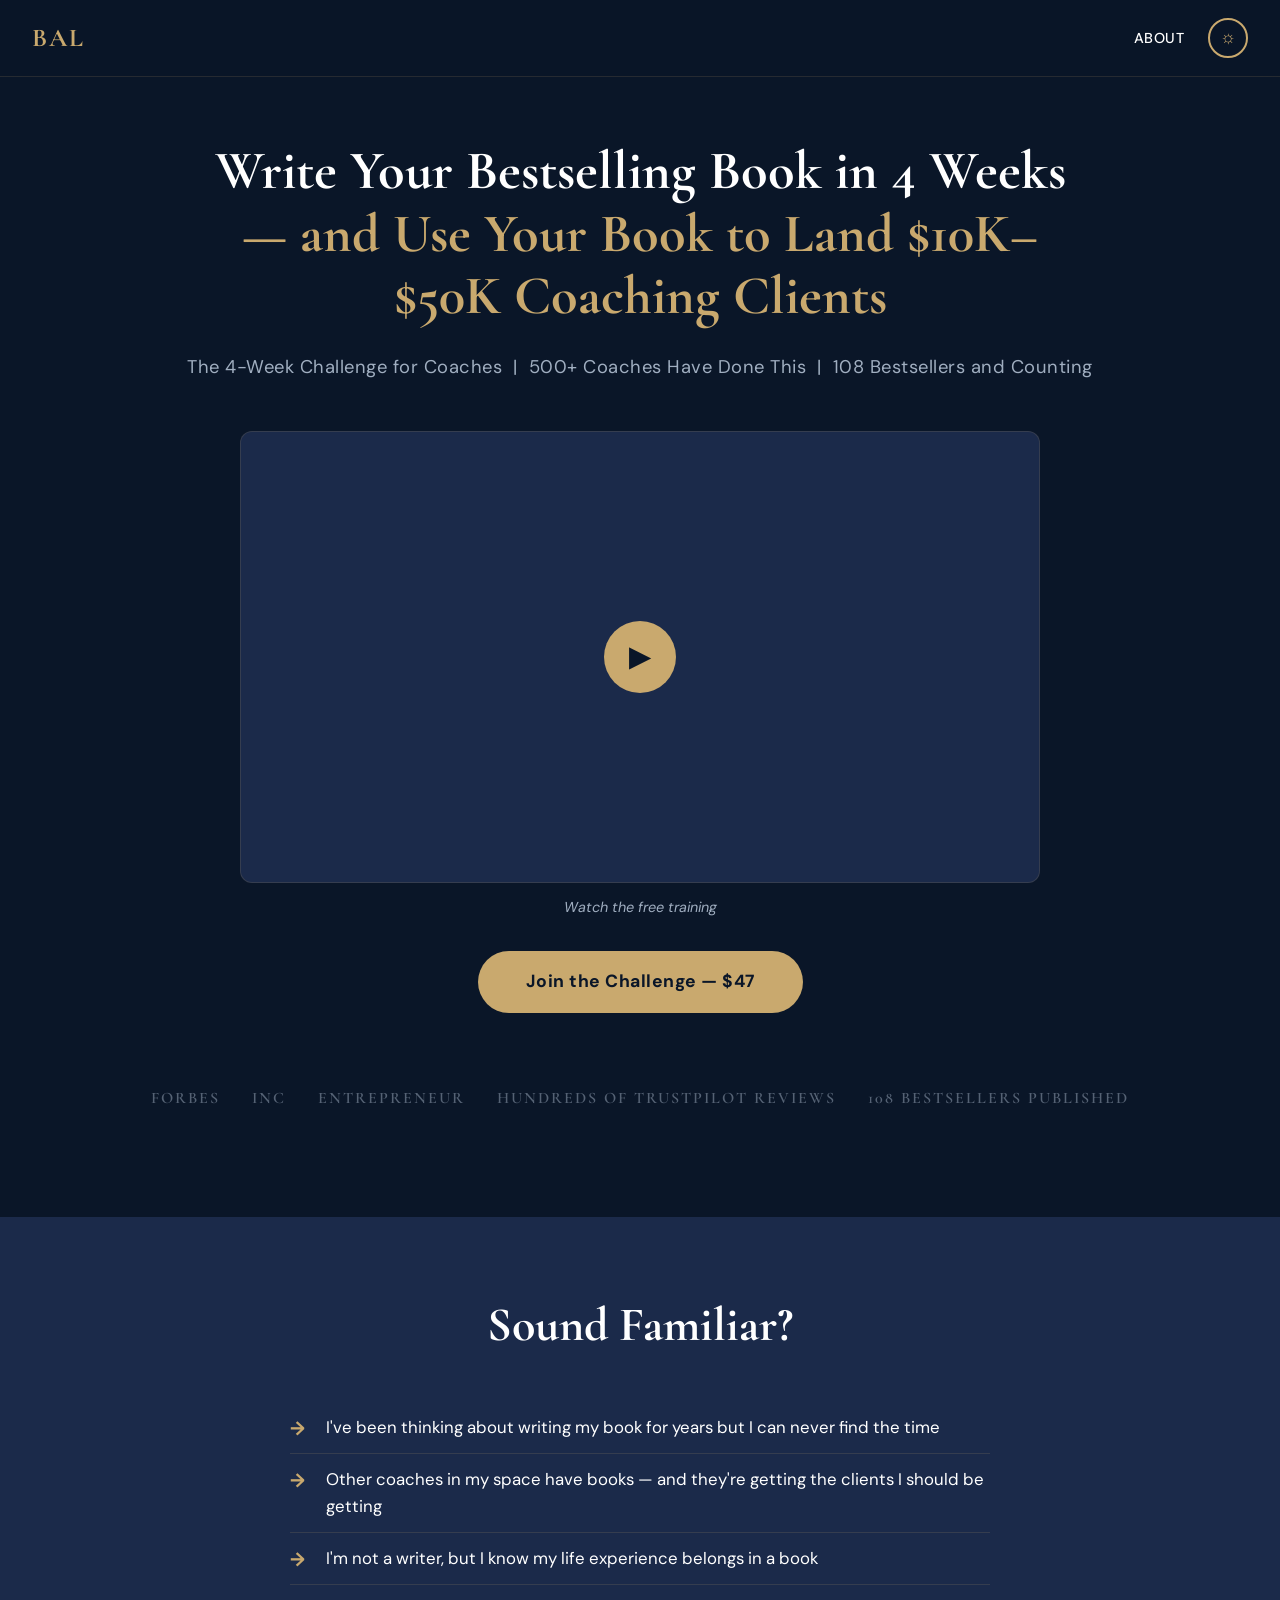
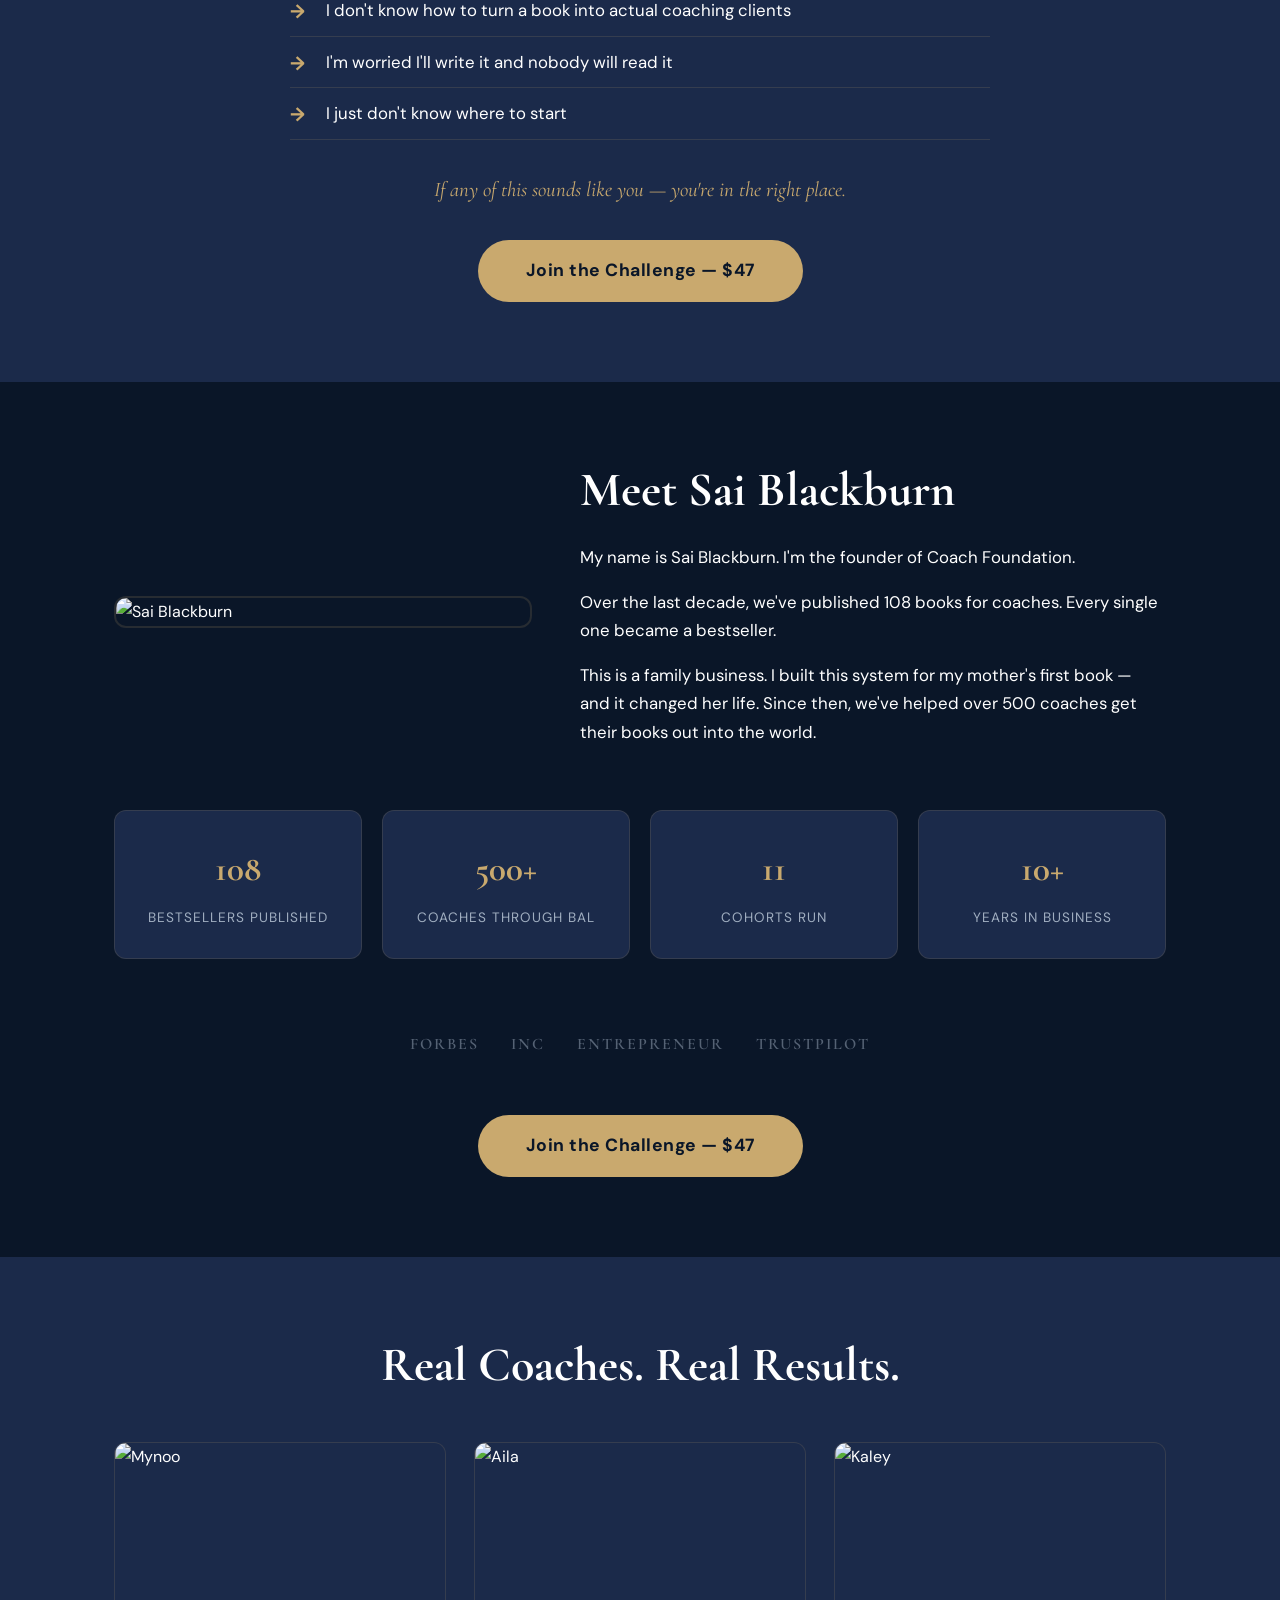
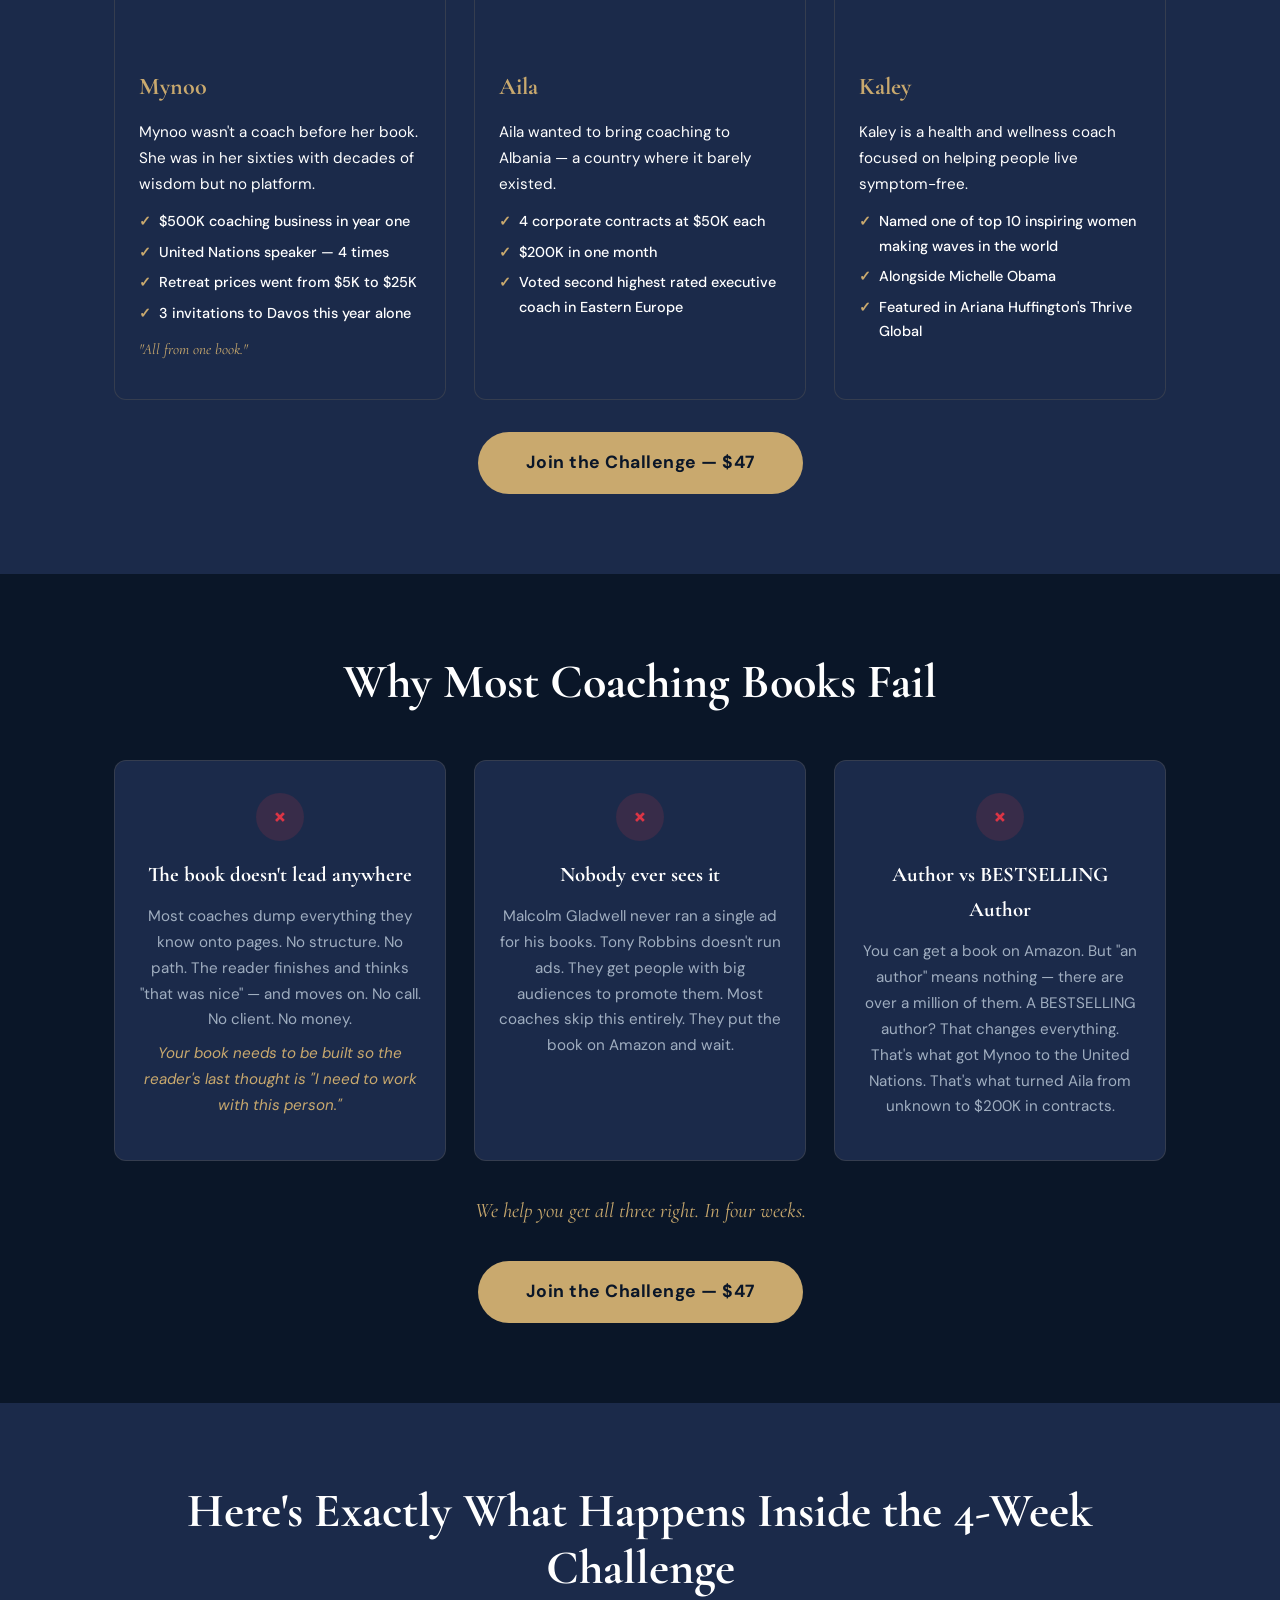
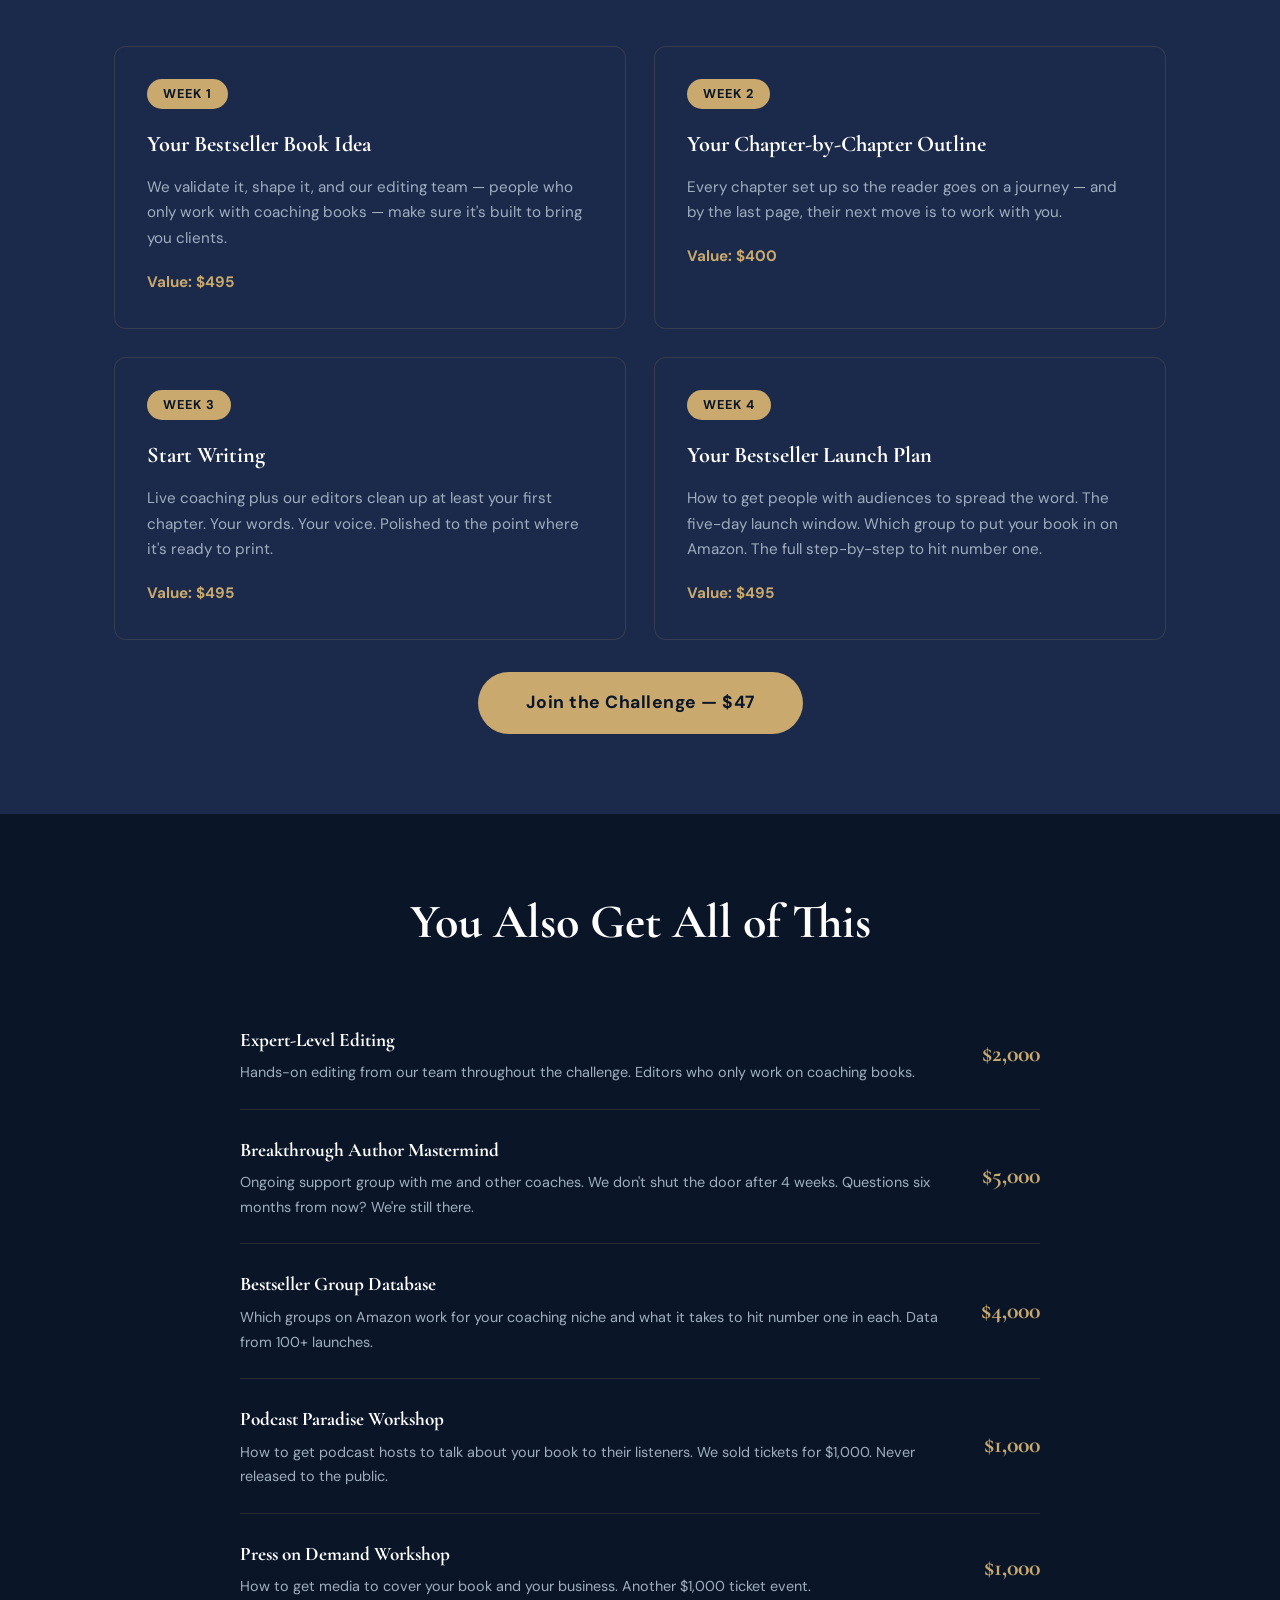
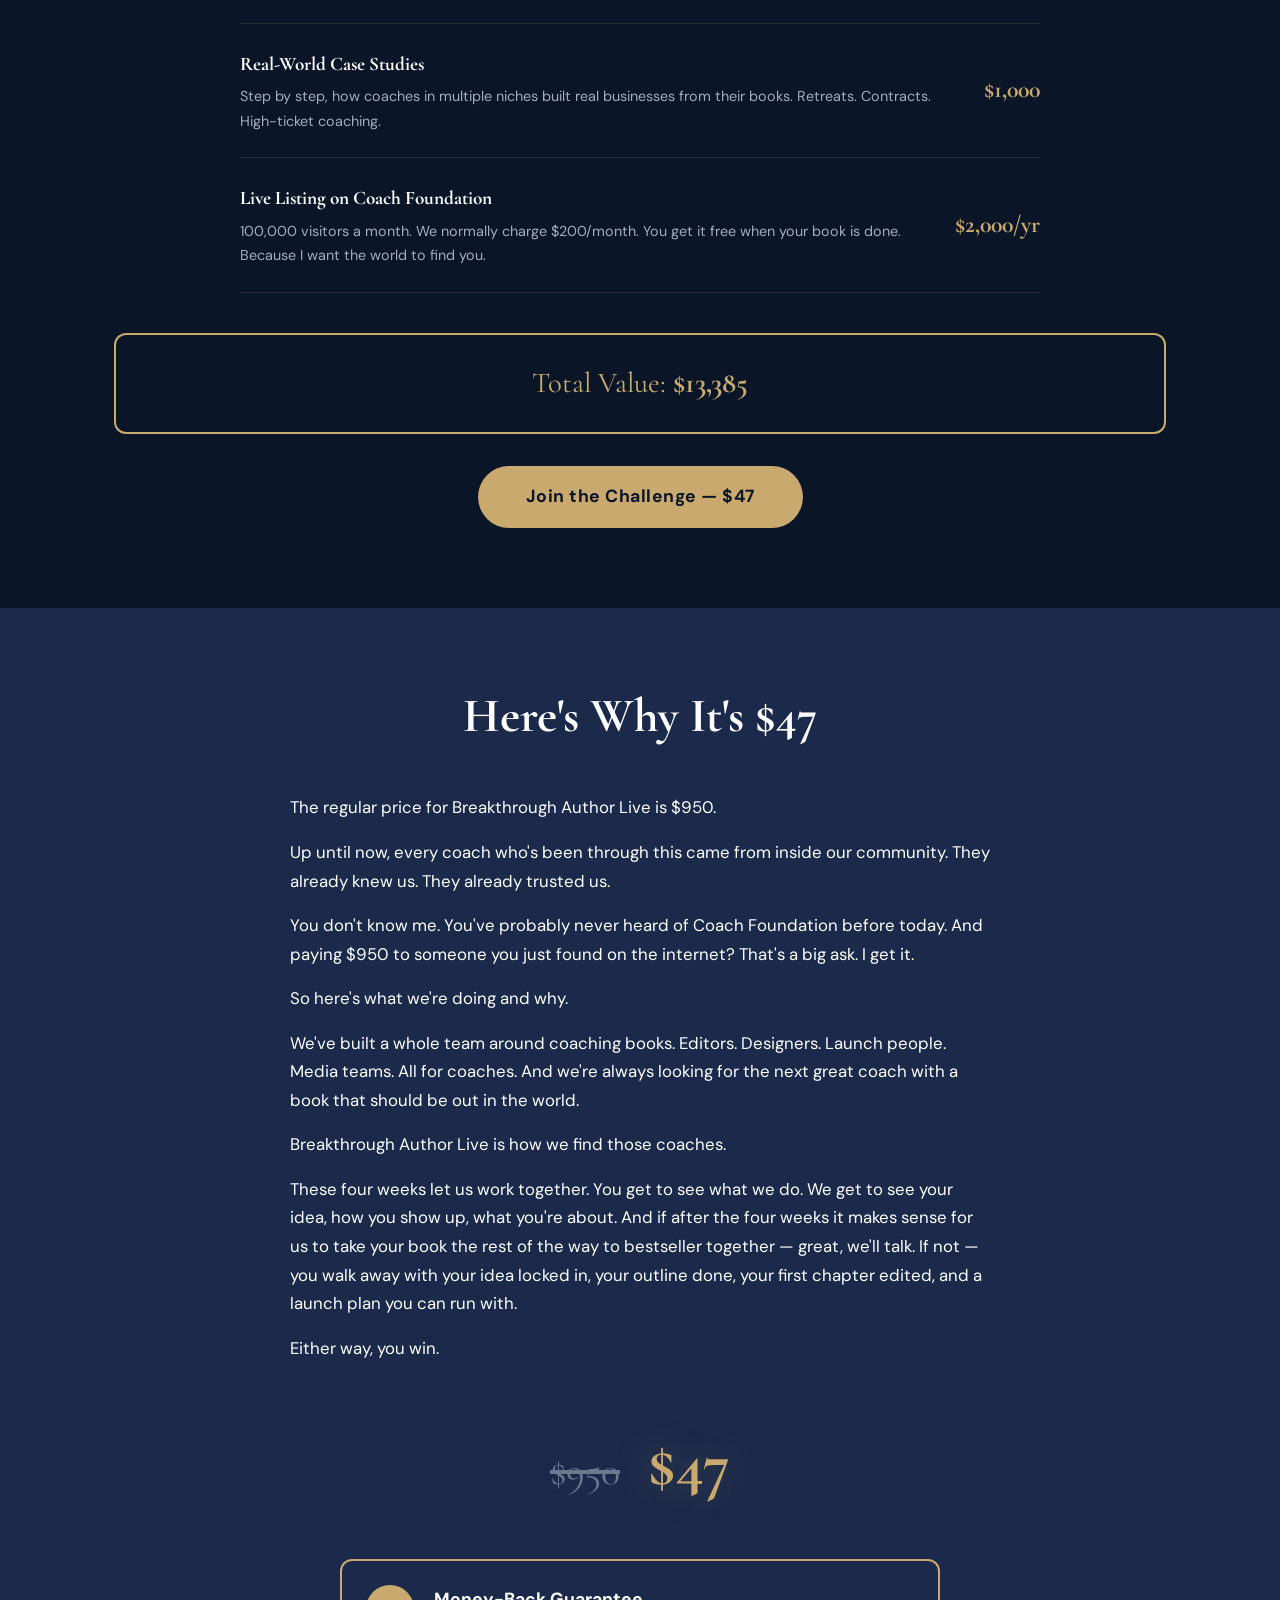
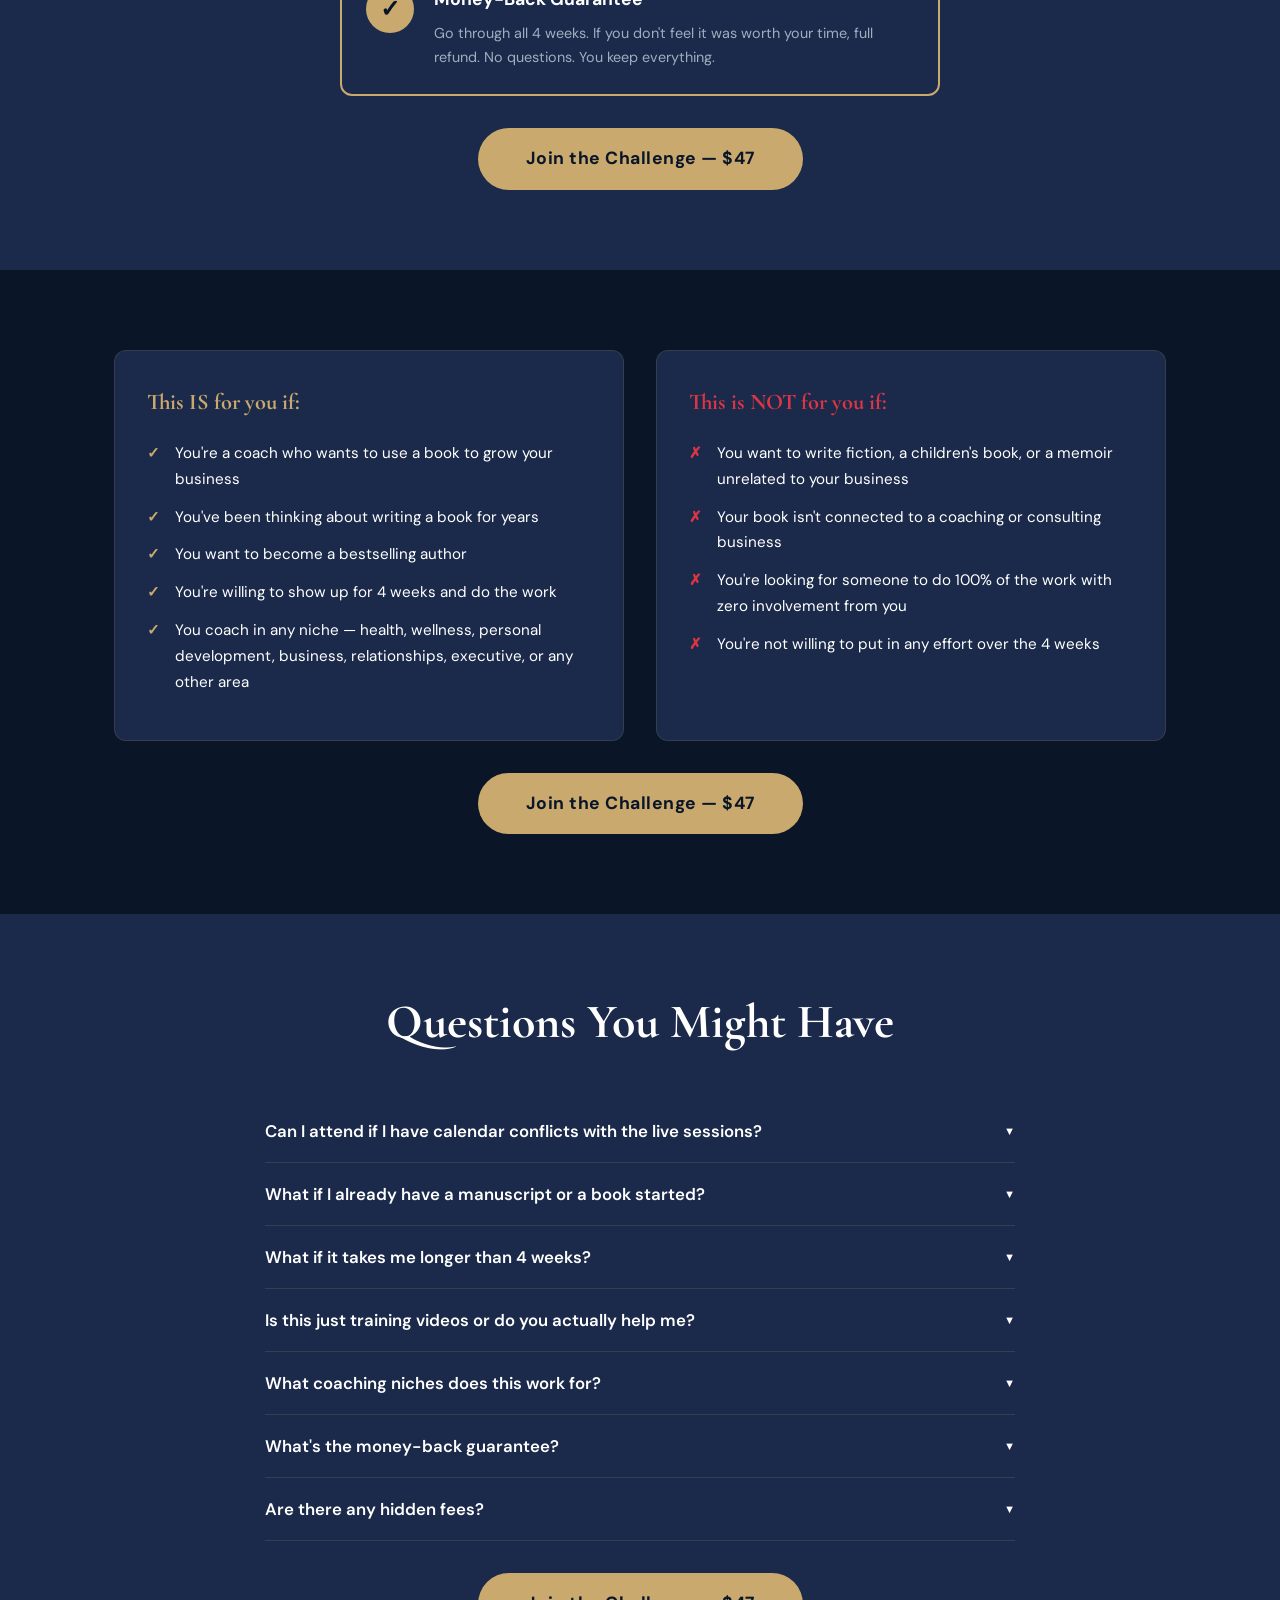
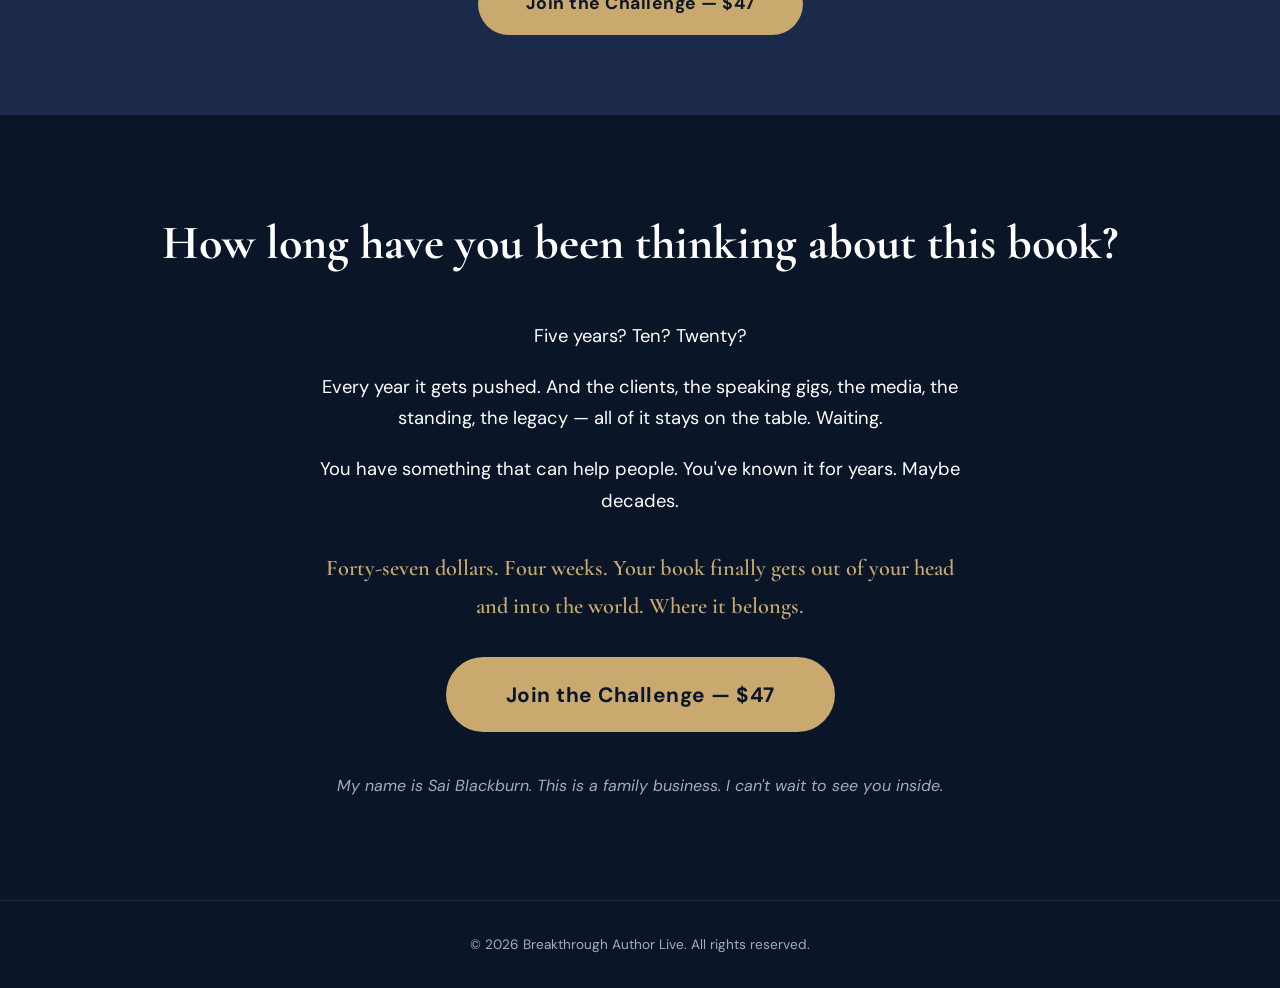
==== index.html @ 4cc6fec0 "Initial commit: BAL landing page with dark/light mode and about page Co-Authored-By: Claude Opus 4.6" ====
<!DOCTYPE html>
<html lang="en">
<head>
  <meta charset="UTF-8">
  <meta name="viewport" content="width=device-width, initial-scale=1.0">
  <title>Breakthrough Author Live | Write Your Bestselling Book in 4 Weeks</title>
  <meta name="description" content="The 4-Week Challenge for Coaches. 500+ Coaches Have Done This. 108 Bestsellers and Counting.">
  <link rel="preconnect" href="https://fonts.googleapis.com">
  <link rel="preconnect" href="https://fonts.gstatic.com" crossorigin>
  <link href="https://fonts.googleapis.com/css2?family=Cormorant+Garamond:ital,wght@0,400;0,600;0,700;1,400&family=DM+Sans:wght@400;500;700&display=swap" rel="stylesheet">
  <link rel="stylesheet" href="styles.css">
</head>
<body class="dark-mode">

  <!-- NAV -->
  <nav class="nav">
    <a href="index.html" class="nav-logo">BAL</a>
    <div class="nav-links">
      <a href="about.html">About</a>
      <button class="theme-toggle" id="themeToggle" aria-label="Toggle dark/light mode">
        <span class="icon-sun">&#9788;</span>
        <span class="icon-moon">&#9790;</span>
      </button>
    </div>
  </nav>

  <!-- SECTION 1: HERO -->
  <section class="hero" id="hero">
    <div class="container">
      <h1 class="hero-headline">Write Your Bestselling Book in 4 Weeks <span class="gold">&mdash; and Use Your Book to Land $10K&ndash;$50K Coaching Clients</span></h1>
      <p class="hero-sub">The 4-Week Challenge for Coaches &nbsp;|&nbsp; 500+ Coaches Have Done This &nbsp;|&nbsp; 108 Bestsellers and Counting</p>

      <div class="vsl-wrapper">
        <div class="vsl-placeholder">
          <div class="play-btn">&#9654;</div>
        </div>
        <p class="vsl-caption">Watch the free training</p>
      </div>

      <a href="#" class="buy-btn">Join the Challenge &mdash; $47</a>

      <div class="trust-bar">
        <span class="trust-item">Forbes</span>
        <span class="trust-item">Inc</span>
        <span class="trust-item">Entrepreneur</span>
        <span class="trust-item">Hundreds of Trustpilot Reviews</span>
        <span class="trust-item">108 Bestsellers Published</span>
      </div>
    </div>
  </section>

  <!-- SECTION 2: SOUND FAMILIAR -->
  <section class="section sound-familiar" id="familiar">
    <div class="container">
      <h2 class="section-headline">Sound Familiar?</h2>
      <ul class="check-list">
        <li>I've been thinking about writing my book for years but I can never find the time</li>
        <li>Other coaches in my space have books &mdash; and they're getting the clients I should be getting</li>
        <li>I'm not a writer, but I know my life experience belongs in a book</li>
        <li>I don't know how to turn a book into actual coaching clients</li>
        <li>I'm worried I'll write it and nobody will read it</li>
        <li>I just don't know where to start</li>
      </ul>
      <p class="closing-line">If any of this sounds like you &mdash; you're in the right place.</p>
      <a href="#" class="buy-btn">Join the Challenge &mdash; $47</a>
    </div>
  </section>

  <!-- SECTION 3: CREDIBILITY -->
  <section class="section credibility" id="credibility">
    <div class="container">
      <div class="two-col">
        <div class="col-photo">
          <img src="https://placehold.co/400x500/0A1628/C9A96E?text=Sai+Blackburn" alt="Sai Blackburn" class="sai-photo" loading="lazy">
        </div>
        <div class="col-text">
          <h2 class="section-headline">Meet Sai Blackburn</h2>
          <p>My name is Sai Blackburn. I'm the founder of Coach Foundation.</p>
          <p>Over the last decade, we've published 108 books for coaches. Every single one became a bestseller.</p>
          <p>This is a family business. I built this system for my mother's first book &mdash; and it changed her life. Since then, we've helped over 500 coaches get their books out into the world.</p>
        </div>
      </div>

      <div class="stats-grid">
        <div class="stat-card">
          <span class="stat-number">108</span>
          <span class="stat-label">Bestsellers Published</span>
        </div>
        <div class="stat-card">
          <span class="stat-number">500+</span>
          <span class="stat-label">Coaches Through BAL</span>
        </div>
        <div class="stat-card">
          <span class="stat-number">11</span>
          <span class="stat-label">Cohorts Run</span>
        </div>
        <div class="stat-card">
          <span class="stat-number">10+</span>
          <span class="stat-label">Years in Business</span>
        </div>
      </div>

      <div class="trust-bar">
        <span class="trust-item">Forbes</span>
        <span class="trust-item">Inc</span>
        <span class="trust-item">Entrepreneur</span>
        <span class="trust-item">Trustpilot</span>
      </div>

      <a href="#" class="buy-btn">Join the Challenge &mdash; $47</a>
    </div>
  </section>

  <!-- SECTION 4: CASE STUDIES -->
  <section class="section case-studies" id="proof">
    <div class="container">
      <h2 class="section-headline">Real Coaches. Real Results.</h2>
      <div class="cases-grid">

        <div class="case-card">
          <img src="https://placehold.co/350x250/1B2A4A/C9A96E?text=Mynoo" alt="Mynoo" class="case-photo" loading="lazy">
          <div class="case-body">
            <h3>Mynoo</h3>
            <p>Mynoo wasn't a coach before her book. She was in her sixties with decades of wisdom but no platform.</p>
            <ul class="results-list">
              <li>$500K coaching business in year one</li>
              <li>United Nations speaker &mdash; 4 times</li>
              <li>Retreat prices went from $5K to $25K</li>
              <li>3 invitations to Davos this year alone</li>
            </ul>
            <p class="case-quote">"All from one book."</p>
          </div>
        </div>

        <div class="case-card">
          <img src="https://placehold.co/350x250/1B2A4A/C9A96E?text=Aila" alt="Aila" class="case-photo" loading="lazy">
          <div class="case-body">
            <h3>Aila</h3>
            <p>Aila wanted to bring coaching to Albania &mdash; a country where it barely existed.</p>
            <ul class="results-list">
              <li>4 corporate contracts at $50K each</li>
              <li>$200K in one month</li>
              <li>Voted second highest rated executive coach in Eastern Europe</li>
            </ul>
          </div>
        </div>

        <div class="case-card">
          <img src="https://placehold.co/350x250/1B2A4A/C9A96E?text=Kaley" alt="Kaley" class="case-photo" loading="lazy">
          <div class="case-body">
            <h3>Kaley</h3>
            <p>Kaley is a health and wellness coach focused on helping people live symptom-free.</p>
            <ul class="results-list">
              <li>Named one of top 10 inspiring women making waves in the world</li>
              <li>Alongside Michelle Obama</li>
              <li>Featured in Ariana Huffington's Thrive Global</li>
            </ul>
          </div>
        </div>

      </div>
      <a href="#" class="buy-btn">Join the Challenge &mdash; $47</a>
    </div>
  </section>

  <!-- SECTION 5: WHY MOST FAIL -->
  <section class="section why-fail" id="why-fail">
    <div class="container">
      <h2 class="section-headline">Why Most Coaching Books Fail</h2>
      <div class="fail-grid">

        <div class="fail-card">
          <span class="fail-icon">&times;</span>
          <h3>The book doesn't lead anywhere</h3>
          <p>Most coaches dump everything they know onto pages. No structure. No path. The reader finishes and thinks "that was nice" &mdash; and moves on. No call. No client. No money.</p>
          <p class="fail-fix">Your book needs to be built so the reader's last thought is "I need to work with this person."</p>
        </div>

        <div class="fail-card">
          <span class="fail-icon">&times;</span>
          <h3>Nobody ever sees it</h3>
          <p>Malcolm Gladwell never ran a single ad for his books. Tony Robbins doesn't run ads. They get people with big audiences to promote them. Most coaches skip this entirely. They put the book on Amazon and wait.</p>
        </div>

        <div class="fail-card">
          <span class="fail-icon">&times;</span>
          <h3>Author vs BESTSELLING Author</h3>
          <p>You can get a book on Amazon. But "an author" means nothing &mdash; there are over a million of them. A BESTSELLING author? That changes everything. That's what got Mynoo to the United Nations. That's what turned Aila from unknown to $200K in contracts.</p>
        </div>

      </div>
      <p class="closing-line">We help you get all three right. In four weeks.</p>
      <a href="#" class="buy-btn">Join the Challenge &mdash; $47</a>
    </div>
  </section>

  <!-- SECTION 6: WEEK BY WEEK -->
  <section class="section week-by-week" id="program">
    <div class="container">
      <h2 class="section-headline">Here's Exactly What Happens Inside the 4-Week Challenge</h2>
      <div class="weeks-grid">

        <div class="week-card">
          <span class="week-number">Week 1</span>
          <h3>Your Bestseller Book Idea</h3>
          <p>We validate it, shape it, and our editing team &mdash; people who only work with coaching books &mdash; make sure it's built to bring you clients.</p>
          <span class="week-value">Value: $495</span>
        </div>

        <div class="week-card">
          <span class="week-number">Week 2</span>
          <h3>Your Chapter-by-Chapter Outline</h3>
          <p>Every chapter set up so the reader goes on a journey &mdash; and by the last page, their next move is to work with you.</p>
          <span class="week-value">Value: $400</span>
        </div>

        <div class="week-card">
          <span class="week-number">Week 3</span>
          <h3>Start Writing</h3>
          <p>Live coaching plus our editors clean up at least your first chapter. Your words. Your voice. Polished to the point where it's ready to print.</p>
          <span class="week-value">Value: $495</span>
        </div>

        <div class="week-card">
          <span class="week-number">Week 4</span>
          <h3>Your Bestseller Launch Plan</h3>
          <p>How to get people with audiences to spread the word. The five-day launch window. Which group to put your book in on Amazon. The full step-by-step to hit number one.</p>
          <span class="week-value">Value: $495</span>
        </div>

      </div>
      <a href="#" class="buy-btn">Join the Challenge &mdash; $47</a>
    </div>
  </section>

  <!-- SECTION 7: BONUS STACK -->
  <section class="section bonus-stack" id="bonuses">
    <div class="container">
      <h2 class="section-headline">You Also Get All of This</h2>
      <div class="bonus-list">

        <div class="bonus-row">
          <div class="bonus-info">
            <h3>Expert-Level Editing</h3>
            <p>Hands-on editing from our team throughout the challenge. Editors who only work on coaching books.</p>
          </div>
          <span class="bonus-value">$2,000</span>
        </div>

        <div class="bonus-row">
          <div class="bonus-info">
            <h3>Breakthrough Author Mastermind</h3>
            <p>Ongoing support group with me and other coaches. We don't shut the door after 4 weeks. Questions six months from now? We're still there.</p>
          </div>
          <span class="bonus-value">$5,000</span>
        </div>

        <div class="bonus-row">
          <div class="bonus-info">
            <h3>Bestseller Group Database</h3>
            <p>Which groups on Amazon work for your coaching niche and what it takes to hit number one in each. Data from 100+ launches.</p>
          </div>
          <span class="bonus-value">$4,000</span>
        </div>

        <div class="bonus-row">
          <div class="bonus-info">
            <h3>Podcast Paradise Workshop</h3>
            <p>How to get podcast hosts to talk about your book to their listeners. We sold tickets for $1,000. Never released to the public.</p>
          </div>
          <span class="bonus-value">$1,000</span>
        </div>

        <div class="bonus-row">
          <div class="bonus-info">
            <h3>Press on Demand Workshop</h3>
            <p>How to get media to cover your book and your business. Another $1,000 ticket event.</p>
          </div>
          <span class="bonus-value">$1,000</span>
        </div>

        <div class="bonus-row">
          <div class="bonus-info">
            <h3>Real-World Case Studies</h3>
            <p>Step by step, how coaches in multiple niches built real businesses from their books. Retreats. Contracts. High-ticket coaching.</p>
          </div>
          <span class="bonus-value">$1,000</span>
        </div>

        <div class="bonus-row">
          <div class="bonus-info">
            <h3>Live Listing on Coach Foundation</h3>
            <p>100,000 visitors a month. We normally charge $200/month. You get it free when your book is done. Because I want the world to find you.</p>
          </div>
          <span class="bonus-value">$2,000/yr</span>
        </div>

      </div>
      <div class="total-value">Total Value: <strong>$13,385</strong></div>
      <a href="#" class="buy-btn">Join the Challenge &mdash; $47</a>
    </div>
  </section>

  <!-- SECTION 8: PRICE -->
  <section class="section price-section" id="price">
    <div class="container">
      <h2 class="section-headline">Here's Why It's $47</h2>
      <div class="price-copy">
        <p>The regular price for Breakthrough Author Live is $950.</p>
        <p>Up until now, every coach who's been through this came from inside our community. They already knew us. They already trusted us.</p>
        <p>You don't know me. You've probably never heard of Coach Foundation before today. And paying $950 to someone you just found on the internet? That's a big ask. I get it.</p>
        <p>So here's what we're doing and why.</p>
        <p>We've built a whole team around coaching books. Editors. Designers. Launch people. Media teams. All for coaches. And we're always looking for the next great coach with a book that should be out in the world.</p>
        <p>Breakthrough Author Live is how we find those coaches.</p>
        <p>These four weeks let us work together. You get to see what we do. We get to see your idea, how you show up, what you're about. And if after the four weeks it makes sense for us to take your book the rest of the way to bestseller together &mdash; great, we'll talk. If not &mdash; you walk away with your idea locked in, your outline done, your first chapter edited, and a launch plan you can run with.</p>
        <p>Either way, you win.</p>
      </div>

      <div class="price-display">
        <span class="price-old">$950</span>
        <span class="price-new">$47</span>
      </div>

      <div class="guarantee-badge">
        <span class="guarantee-icon">&#10003;</span>
        <div>
          <strong>Money-Back Guarantee</strong>
          <p>Go through all 4 weeks. If you don't feel it was worth your time, full refund. No questions. You keep everything.</p>
        </div>
      </div>

      <a href="#" class="buy-btn">Join the Challenge &mdash; $47</a>
    </div>
  </section>

  <!-- SECTION 9: WHO THIS IS FOR -->
  <section class="section who-for" id="who">
    <div class="container">
      <div class="two-col-equal">
        <div class="for-col is-for">
          <h3>This IS for you if:</h3>
          <ul>
            <li>You're a coach who wants to use a book to grow your business</li>
            <li>You've been thinking about writing a book for years</li>
            <li>You want to become a bestselling author</li>
            <li>You're willing to show up for 4 weeks and do the work</li>
            <li>You coach in any niche &mdash; health, wellness, personal development, business, relationships, executive, or any other area</li>
          </ul>
        </div>
        <div class="for-col not-for">
          <h3>This is NOT for you if:</h3>
          <ul>
            <li>You want to write fiction, a children's book, or a memoir unrelated to your business</li>
            <li>Your book isn't connected to a coaching or consulting business</li>
            <li>You're looking for someone to do 100% of the work with zero involvement from you</li>
            <li>You're not willing to put in any effort over the 4 weeks</li>
          </ul>
        </div>
      </div>
      <a href="#" class="buy-btn">Join the Challenge &mdash; $47</a>
    </div>
  </section>

  <!-- SECTION 10: FAQ -->
  <section class="section faq" id="faq">
    <div class="container">
      <h2 class="section-headline">Questions You Might Have</h2>
      <div class="faq-list">

        <div class="faq-item">
          <button class="faq-question">Can I attend if I have calendar conflicts with the live sessions?<span class="faq-arrow">&#9660;</span></button>
          <div class="faq-answer"><p>Yes. We record every session and we support you outside of the live calls too. We have this very often &mdash; many coaches go through the replays and still get everything done.</p></div>
        </div>

        <div class="faq-item">
          <button class="faq-question">What if I already have a manuscript or a book started?<span class="faq-arrow">&#9660;</span></button>
          <div class="faq-answer"><p>Great. We'll refine what you have, structure it properly, and build your launch strategy. You're ahead of the game.</p></div>
        </div>

        <div class="faq-item">
          <button class="faq-question">What if it takes me longer than 4 weeks?<span class="faq-arrow">&#9660;</span></button>
          <div class="faq-answer"><p>That's why the Mastermind stays open. Our focus in Breakthrough Author Live is to get the train moving. Many coaches complete their entire book within 6 months. Some finish during the 4 weeks. Either way, we're there for you after.</p></div>
        </div>

        <div class="faq-item">
          <button class="faq-question">Is this just training videos or do you actually help me?<span class="faq-arrow">&#9660;</span></button>
          <div class="faq-answer"><p>Our editing team actively works on your material. They review your book idea, your outline, and edit your first chapter. This is hands-on, not just information.</p></div>
        </div>

        <div class="faq-item">
          <button class="faq-question">What coaching niches does this work for?<span class="faq-arrow">&#9660;</span></button>
          <div class="faq-answer"><p>All of them. We've published bestsellers across health, wellness, personal development, business, finance, relationships, executive coaching, and many others. The system works regardless of niche.</p></div>
        </div>

        <div class="faq-item">
          <button class="faq-question">What's the money-back guarantee?<span class="faq-arrow">&#9660;</span></button>
          <div class="faq-answer"><p>Go through all 4 weeks. If you don't feel it was worth your time, we'll refund every penny. No questions asked. And you keep everything we've done for you.</p></div>
        </div>

        <div class="faq-item">
          <button class="faq-question">Are there any hidden fees?<span class="faq-arrow">&#9660;</span></button>
          <div class="faq-answer"><p>None. $47 is the total investment for the challenge.</p></div>
        </div>

      </div>
      <a href="#" class="buy-btn">Join the Challenge &mdash; $47</a>
    </div>
  </section>

  <!-- SECTION 11: FINAL CTA -->
  <section class="section final-cta" id="final">
    <div class="container">
      <h2 class="section-headline">How long have you been thinking about this book?</h2>
      <p class="final-copy">Five years? Ten? Twenty?</p>
      <p class="final-copy">Every year it gets pushed. And the clients, the speaking gigs, the media, the standing, the legacy &mdash; all of it stays on the table. Waiting.</p>
      <p class="final-copy">You have something that can help people. You've known it for years. Maybe decades.</p>
      <p class="final-copy highlight">Forty-seven dollars. Four weeks. Your book finally gets out of your head and into the world. Where it belongs.</p>
      <a href="#" class="buy-btn buy-btn-large">Join the Challenge &mdash; $47</a>
      <p class="sign-off">My name is Sai Blackburn. This is a family business. I can't wait to see you inside.</p>
    </div>
  </section>

  <!-- FOOTER -->
  <footer class="footer">
    <div class="container">
      <p>&copy; 2026 Breakthrough Author Live. All rights reserved.</p>
    </div>
  </footer>

  <script src="script.js"></script>
</body>
</html>
---- styles.css ----
/* ========================================
   BREAKTHROUGH AUTHOR LIVE — STYLES
   ======================================== */

/* --- CSS Custom Properties --- */
:root {
  --navy-primary: #0A1628;
  --navy-secondary: #1B2A4A;
  --cream-bg: #FAF7F2;
  --cream-secondary: #F0EBE3;
  --gold: #C9A96E;
  --gold-hover: #B8943F;
  --white: #FFFFFF;
  --dark-text: #1A1A1A;

  --font-display: 'Cormorant Garamond', Georgia, serif;
  --font-body: 'DM Sans', sans-serif;

  --transition: 0.3s ease;
}

/* --- Dark Mode (default) --- */
body.dark-mode {
  --bg: var(--navy-primary);
  --bg-alt: var(--navy-secondary);
  --text: var(--white);
  --text-muted: #A0AEC0;
  --card-bg: var(--navy-secondary);
  --card-border: rgba(201, 169, 110, 0.15);
  --nav-bg: rgba(10, 22, 40, 0.95);
}

/* --- Light Mode --- */
body.light-mode {
  --bg: var(--cream-bg);
  --bg-alt: var(--cream-secondary);
  --text: var(--dark-text);
  --text-muted: #5A6577;
  --card-bg: var(--white);
  --card-border: rgba(10, 22, 40, 0.1);
  --nav-bg: rgba(250, 247, 242, 0.95);
}

/* --- Reset & Base --- */
*, *::before, *::after {
  box-sizing: border-box;
  margin: 0;
  padding: 0;
}

html {
  scroll-behavior: smooth;
  font-size: 16px;
}

body {
  font-family: var(--font-body);
  background-color: var(--bg);
  color: var(--text);
  line-height: 1.7;
  transition: background-color var(--transition), color var(--transition);
  -webkit-font-smoothing: antialiased;
}

img {
  max-width: 100%;
  height: auto;
  display: block;
}

a {
  color: var(--gold);
  text-decoration: none;
  transition: color var(--transition);
}

a:hover {
  color: var(--gold-hover);
}

/* --- Container --- */
.container {
  max-width: 1100px;
  margin: 0 auto;
  padding: 0 24px;
}

/* --- Navigation --- */
.nav {
  position: fixed;
  top: 0;
  left: 0;
  right: 0;
  z-index: 1000;
  display: flex;
  align-items: center;
  justify-content: space-between;
  padding: 16px 32px;
  background: var(--nav-bg);
  backdrop-filter: blur(12px);
  border-bottom: 1px solid var(--card-border);
  transition: background var(--transition);
}

.nav-logo {
  font-family: var(--font-display);
  font-size: 1.6rem;
  font-weight: 700;
  color: var(--gold);
  letter-spacing: 2px;
}

.nav-links {
  display: flex;
  align-items: center;
  gap: 24px;
}

.nav-links a {
  font-size: 0.9rem;
  font-weight: 500;
  color: var(--text);
  letter-spacing: 0.5px;
  text-transform: uppercase;
}

.nav-links a:hover,
.nav-links a.active {
  color: var(--gold);
}

/* --- Theme Toggle --- */
.theme-toggle {
  background: none;
  border: 2px solid var(--gold);
  border-radius: 50%;
  width: 40px;
  height: 40px;
  cursor: pointer;
  display: flex;
  align-items: center;
  justify-content: center;
  font-size: 1.1rem;
  color: var(--gold);
  transition: all var(--transition);
}

.theme-toggle:hover {
  background: var(--gold);
  color: var(--navy-primary);
}

.dark-mode .icon-sun { display: inline; }
.dark-mode .icon-moon { display: none; }
.light-mode .icon-sun { display: none; }
.light-mode .icon-moon { display: inline; }

/* --- Sections --- */
.section {
  padding: 80px 0;
}

.section-headline {
  font-family: var(--font-display);
  font-size: clamp(2rem, 5vw, 3rem);
  font-weight: 700;
  text-align: center;
  margin-bottom: 48px;
  line-height: 1.2;
  color: var(--text);
}

/* --- HERO --- */
.hero {
  padding: 140px 0 80px;
  text-align: center;
  background: var(--bg);
}

.hero-headline {
  font-family: var(--font-display);
  font-size: clamp(2rem, 5.5vw, 3.4rem);
  font-weight: 700;
  line-height: 1.15;
  max-width: 900px;
  margin: 0 auto 24px;
}

.gold {
  color: var(--gold);
}

.hero-sub {
  font-size: clamp(0.95rem, 2vw, 1.15rem);
  color: var(--text-muted);
  margin-bottom: 48px;
  letter-spacing: 0.5px;
}

/* VSL Placeholder */
.vsl-wrapper {
  max-width: 800px;
  margin: 0 auto 32px;
}

.vsl-placeholder {
  position: relative;
  width: 100%;
  padding-bottom: 56.25%;
  background: var(--navy-secondary);
  border-radius: 12px;
  overflow: hidden;
  border: 1px solid var(--card-border);
}

.light-mode .vsl-placeholder {
  background: #ddd8d0;
}

.play-btn {
  position: absolute;
  top: 50%;
  left: 50%;
  transform: translate(-50%, -50%);
  width: 72px;
  height: 72px;
  background: var(--gold);
  border-radius: 50%;
  display: flex;
  align-items: center;
  justify-content: center;
  font-size: 1.8rem;
  color: var(--navy-primary);
  cursor: pointer;
  transition: transform var(--transition), background var(--transition);
}

.play-btn:hover {
  transform: translate(-50%, -50%) scale(1.1);
  background: var(--gold-hover);
}

.vsl-caption {
  text-align: center;
  margin-top: 12px;
  font-size: 0.9rem;
  color: var(--text-muted);
  font-style: italic;
}

/* --- Buy Button --- */
.buy-btn {
  display: inline-block;
  background: var(--gold);
  color: var(--navy-primary);
  font-family: var(--font-body);
  font-size: 1.1rem;
  font-weight: 700;
  padding: 16px 48px;
  border-radius: 50px;
  text-align: center;
  letter-spacing: 0.5px;
  transition: all var(--transition);
  margin: 32px auto 0;
  cursor: pointer;
  border: none;
  min-height: 48px;
}

.buy-btn:hover {
  background: var(--gold-hover);
  color: var(--navy-primary);
  transform: translateY(-2px);
  box-shadow: 0 8px 30px rgba(201, 169, 110, 0.3);
}

.buy-btn-large {
  font-size: 1.3rem;
  padding: 20px 60px;
}

.section .buy-btn,
.hero .buy-btn {
  display: block;
  width: fit-content;
  margin-left: auto;
  margin-right: auto;
}

/* --- Trust Bar --- */
.trust-bar {
  display: flex;
  flex-wrap: wrap;
  justify-content: center;
  align-items: center;
  gap: 32px;
  margin-top: 48px;
  padding: 24px 0;
}

.trust-item {
  font-family: var(--font-display);
  font-size: 1rem;
  font-weight: 600;
  color: var(--text-muted);
  opacity: 0.5;
  letter-spacing: 2px;
  text-transform: uppercase;
}

/* --- Sound Familiar --- */
.sound-familiar {
  background: var(--bg-alt);
}

.check-list {
  list-style: none;
  max-width: 700px;
  margin: 0 auto 32px;
}

.check-list li {
  position: relative;
  padding: 12px 0 12px 36px;
  font-size: 1.05rem;
  line-height: 1.6;
  border-bottom: 1px solid var(--card-border);
}

.check-list li::before {
  content: "\2192";
  position: absolute;
  left: 0;
  color: var(--gold);
  font-size: 1.2rem;
  font-weight: 700;
}

.closing-line {
  text-align: center;
  font-family: var(--font-display);
  font-size: 1.3rem;
  font-style: italic;
  color: var(--gold);
  margin: 32px 0 0;
}

/* --- Credibility / Two-Col --- */
.two-col {
  display: grid;
  grid-template-columns: 1fr 1.4fr;
  gap: 48px;
  align-items: center;
  margin-bottom: 48px;
}

.sai-photo {
  border-radius: 12px;
  border: 2px solid var(--card-border);
}

.col-text h2 {
  text-align: left;
  margin-bottom: 24px;
}

.col-text p {
  margin-bottom: 16px;
  font-size: 1.05rem;
}

/* --- Stats Grid --- */
.stats-grid {
  display: grid;
  grid-template-columns: repeat(4, 1fr);
  gap: 20px;
  margin: 48px 0;
}

.stat-card {
  background: var(--card-bg);
  border: 1px solid var(--card-border);
  border-radius: 12px;
  padding: 28px 16px;
  text-align: center;
  transition: transform var(--transition);
}

.stat-card:hover {
  transform: translateY(-4px);
}

.stat-number {
  display: block;
  font-family: var(--font-display);
  font-size: 2.2rem;
  font-weight: 700;
  color: var(--gold);
  margin-bottom: 4px;
}

.stat-label {
  font-size: 0.85rem;
  color: var(--text-muted);
  text-transform: uppercase;
  letter-spacing: 1px;
}

/* --- Case Studies --- */
.case-studies {
  background: var(--bg-alt);
}

.cases-grid {
  display: grid;
  grid-template-columns: repeat(3, 1fr);
  gap: 28px;
}

.case-card {
  background: var(--card-bg);
  border: 1px solid var(--card-border);
  border-radius: 12px;
  overflow: hidden;
  transition: transform var(--transition), box-shadow var(--transition);
}

.case-card:hover {
  transform: translateY(-6px);
  box-shadow: 0 12px 40px rgba(0, 0, 0, 0.15);
}

.case-photo {
  width: 100%;
  height: 200px;
  object-fit: cover;
}

.case-body {
  padding: 24px;
}

.case-body h3 {
  font-family: var(--font-display);
  font-size: 1.5rem;
  color: var(--gold);
  margin-bottom: 12px;
}

.case-body p {
  font-size: 0.95rem;
  margin-bottom: 12px;
}

.results-list {
  list-style: none;
  margin: 12px 0;
}

.results-list li {
  position: relative;
  padding-left: 20px;
  margin-bottom: 6px;
  font-size: 0.9rem;
  font-weight: 500;
}

.results-list li::before {
  content: "\2713";
  position: absolute;
  left: 0;
  color: var(--gold);
  font-weight: 700;
}

.case-quote {
  font-family: var(--font-display);
  font-style: italic;
  color: var(--gold);
  font-size: 1.1rem;
}

/* --- Why Fail --- */
.why-fail {
  background: var(--bg);
}

.fail-grid {
  display: grid;
  grid-template-columns: repeat(3, 1fr);
  gap: 28px;
  margin-bottom: 32px;
}

.fail-card {
  background: var(--card-bg);
  border: 1px solid var(--card-border);
  border-radius: 12px;
  padding: 32px 24px;
  text-align: center;
}

.fail-icon {
  display: inline-flex;
  align-items: center;
  justify-content: center;
  width: 48px;
  height: 48px;
  border-radius: 50%;
  background: rgba(220, 53, 69, 0.15);
  color: #dc3545;
  font-size: 1.5rem;
  font-weight: 700;
  margin-bottom: 16px;
}

.fail-card h3 {
  font-family: var(--font-display);
  font-size: 1.3rem;
  margin-bottom: 12px;
}

.fail-card p {
  font-size: 0.95rem;
  color: var(--text-muted);
  margin-bottom: 8px;
}

.fail-fix {
  color: var(--gold) !important;
  font-style: italic;
}

/* --- Week by Week --- */
.week-by-week {
  background: var(--bg-alt);
}

.weeks-grid {
  display: grid;
  grid-template-columns: repeat(2, 1fr);
  gap: 28px;
}

.week-card {
  background: var(--card-bg);
  border: 1px solid var(--card-border);
  border-radius: 12px;
  padding: 32px;
  transition: transform var(--transition);
}

.week-card:hover {
  transform: translateY(-4px);
}

.week-number {
  display: inline-block;
  background: var(--gold);
  color: var(--navy-primary);
  font-weight: 700;
  font-size: 0.8rem;
  padding: 4px 16px;
  border-radius: 20px;
  text-transform: uppercase;
  letter-spacing: 1px;
  margin-bottom: 16px;
}

.week-card h3 {
  font-family: var(--font-display);
  font-size: 1.4rem;
  margin-bottom: 12px;
}

.week-card p {
  font-size: 0.95rem;
  color: var(--text-muted);
  margin-bottom: 16px;
}

.week-value {
  font-weight: 700;
  color: var(--gold);
  font-size: 0.95rem;
}

/* --- Bonus Stack --- */
.bonus-stack {
  background: var(--bg);
}

.bonus-list {
  max-width: 800px;
  margin: 0 auto;
}

.bonus-row {
  display: flex;
  justify-content: space-between;
  align-items: center;
  gap: 24px;
  padding: 24px 0;
  border-bottom: 1px solid var(--card-border);
}

.bonus-info h3 {
  font-family: var(--font-display);
  font-size: 1.2rem;
  margin-bottom: 4px;
}

.bonus-info p {
  font-size: 0.9rem;
  color: var(--text-muted);
}

.bonus-value {
  font-family: var(--font-display);
  font-size: 1.5rem;
  font-weight: 700;
  color: var(--gold);
  white-space: nowrap;
}

.total-value {
  text-align: center;
  font-family: var(--font-display);
  font-size: 1.8rem;
  margin-top: 40px;
  padding: 24px;
  border: 2px solid var(--gold);
  border-radius: 12px;
  color: var(--gold);
}

/* --- Price Section --- */
.price-section {
  background: var(--bg-alt);
}

.price-copy {
  max-width: 700px;
  margin: 0 auto 48px;
}

.price-copy p {
  margin-bottom: 16px;
  font-size: 1.05rem;
}

.price-display {
  text-align: center;
  margin-bottom: 40px;
}

.price-old {
  font-family: var(--font-display);
  font-size: 2.5rem;
  color: var(--text-muted);
  text-decoration: line-through;
  margin-right: 24px;
  opacity: 0.6;
}

.price-new {
  font-family: var(--font-display);
  font-size: 4rem;
  font-weight: 700;
  color: var(--gold);
  text-shadow: 0 0 40px rgba(201, 169, 110, 0.3);
}

.guarantee-badge {
  display: flex;
  align-items: flex-start;
  gap: 20px;
  max-width: 600px;
  margin: 0 auto 32px;
  padding: 24px;
  border: 2px solid var(--gold);
  border-radius: 12px;
  background: var(--card-bg);
}

.guarantee-icon {
  display: flex;
  align-items: center;
  justify-content: center;
  width: 48px;
  height: 48px;
  min-width: 48px;
  border-radius: 50%;
  background: var(--gold);
  color: var(--navy-primary);
  font-size: 1.5rem;
  font-weight: 700;
}

.guarantee-badge strong {
  display: block;
  font-size: 1.1rem;
  margin-bottom: 6px;
}

.guarantee-badge p {
  font-size: 0.9rem;
  color: var(--text-muted);
}

/* --- Who For --- */
.who-for {
  background: var(--bg);
}

.two-col-equal {
  display: grid;
  grid-template-columns: 1fr 1fr;
  gap: 32px;
  margin-bottom: 16px;
}

.for-col {
  background: var(--card-bg);
  border: 1px solid var(--card-border);
  border-radius: 12px;
  padding: 32px;
}

.for-col h3 {
  font-family: var(--font-display);
  font-size: 1.4rem;
  margin-bottom: 20px;
}

.is-for h3 { color: var(--gold); }
.not-for h3 { color: #dc3545; }

.for-col ul {
  list-style: none;
}

.for-col li {
  position: relative;
  padding-left: 28px;
  margin-bottom: 12px;
  font-size: 0.95rem;
}

.is-for li::before {
  content: "\2713";
  position: absolute;
  left: 0;
  color: var(--gold);
  font-weight: 700;
}

.not-for li::before {
  content: "\2717";
  position: absolute;
  left: 0;
  color: #dc3545;
  font-weight: 700;
}

/* --- FAQ --- */
.faq {
  background: var(--bg-alt);
}

.faq-list {
  max-width: 750px;
  margin: 0 auto;
}

.faq-item {
  border-bottom: 1px solid var(--card-border);
}

.faq-question {
  display: flex;
  justify-content: space-between;
  align-items: center;
  width: 100%;
  background: none;
  border: none;
  padding: 20px 0;
  font-family: var(--font-body);
  font-size: 1.05rem;
  font-weight: 600;
  color: var(--text);
  cursor: pointer;
  text-align: left;
  gap: 16px;
  transition: color var(--transition);
}

.faq-question:hover {
  color: var(--gold);
}

.faq-arrow {
  font-size: 0.7rem;
  transition: transform var(--transition);
  flex-shrink: 0;
}

.faq-item.open .faq-arrow {
  transform: rotate(180deg);
}

.faq-answer {
  max-height: 0;
  overflow: hidden;
  transition: max-height 0.4s ease, padding 0.4s ease;
}

.faq-item.open .faq-answer {
  max-height: 300px;
  padding-bottom: 20px;
}

.faq-answer p {
  font-size: 0.95rem;
  color: var(--text-muted);
  line-height: 1.7;
}

/* --- Final CTA --- */
.final-cta {
  background: var(--bg);
  text-align: center;
  padding: 100px 0;
}

.final-copy {
  font-size: 1.15rem;
  max-width: 650px;
  margin: 0 auto 20px;
}

.final-copy.highlight {
  font-family: var(--font-display);
  font-size: 1.4rem;
  color: var(--gold);
  font-weight: 600;
  margin-top: 32px;
}

.sign-off {
  margin-top: 40px;
  font-style: italic;
  color: var(--text-muted);
  font-size: 1rem;
}

/* --- Footer --- */
.footer {
  padding: 32px 0;
  text-align: center;
  font-size: 0.85rem;
  color: var(--text-muted);
  border-top: 1px solid var(--card-border);
}

/* --- About Page --- */
.about-page {
  padding-top: 120px;
}

.about-hero {
  display: grid;
  grid-template-columns: 1fr 1.5fr;
  gap: 48px;
  align-items: center;
}

.about-photo {
  border-radius: 12px;
  border: 2px solid var(--card-border);
  width: 100%;
}

.about-text h1 {
  font-family: var(--font-display);
  font-size: 2.5rem;
  margin-bottom: 24px;
}

.about-text p {
  font-size: 1.05rem;
  margin-bottom: 16px;
}

/* ========================================
   RESPONSIVE
   ======================================== */
@media (max-width: 900px) {
  .cases-grid,
  .fail-grid {
    grid-template-columns: 1fr;
    max-width: 500px;
    margin-left: auto;
    margin-right: auto;
  }

  .stats-grid {
    grid-template-columns: repeat(2, 1fr);
  }

  .two-col,
  .two-col-equal,
  .about-hero {
    grid-template-columns: 1fr;
  }

  .col-text h2 {
    text-align: center;
  }

  .about-hero {
    text-align: center;
  }

  .about-photo {
    max-width: 300px;
    margin: 0 auto;
  }
}

@media (max-width: 600px) {
  .nav {
    padding: 12px 16px;
  }

  .nav-links {
    gap: 14px;
  }

  .hero {
    padding: 120px 0 60px;
  }

  .section {
    padding: 60px 0;
  }

  .hero-headline {
    font-size: 1.8rem;
  }

  .section-headline {
    font-size: 1.7rem;
    margin-bottom: 32px;
  }

  .buy-btn {
    padding: 14px 32px;
    font-size: 1rem;
    width: 100%;
    max-width: 360px;
  }

  .buy-btn-large {
    font-size: 1.1rem;
    padding: 16px 36px;
  }

  .trust-bar {
    gap: 16px;
  }

  .trust-item {
    font-size: 0.8rem;
  }

  .weeks-grid {
    grid-template-columns: 1fr;
  }

  .bonus-row {
    flex-direction: column;
    align-items: flex-start;
    gap: 8px;
  }

  .price-old {
    font-size: 1.8rem;
    display: block;
    margin: 0 0 8px;
  }

  .price-new {
    font-size: 3rem;
  }

  .guarantee-badge {
    flex-direction: column;
    align-items: center;
    text-align: center;
  }

  .stats-grid {
    grid-template-columns: repeat(2, 1fr);
    gap: 12px;
  }

  .stat-card {
    padding: 20px 12px;
  }

  .stat-number {
    font-size: 1.8rem;
  }
}
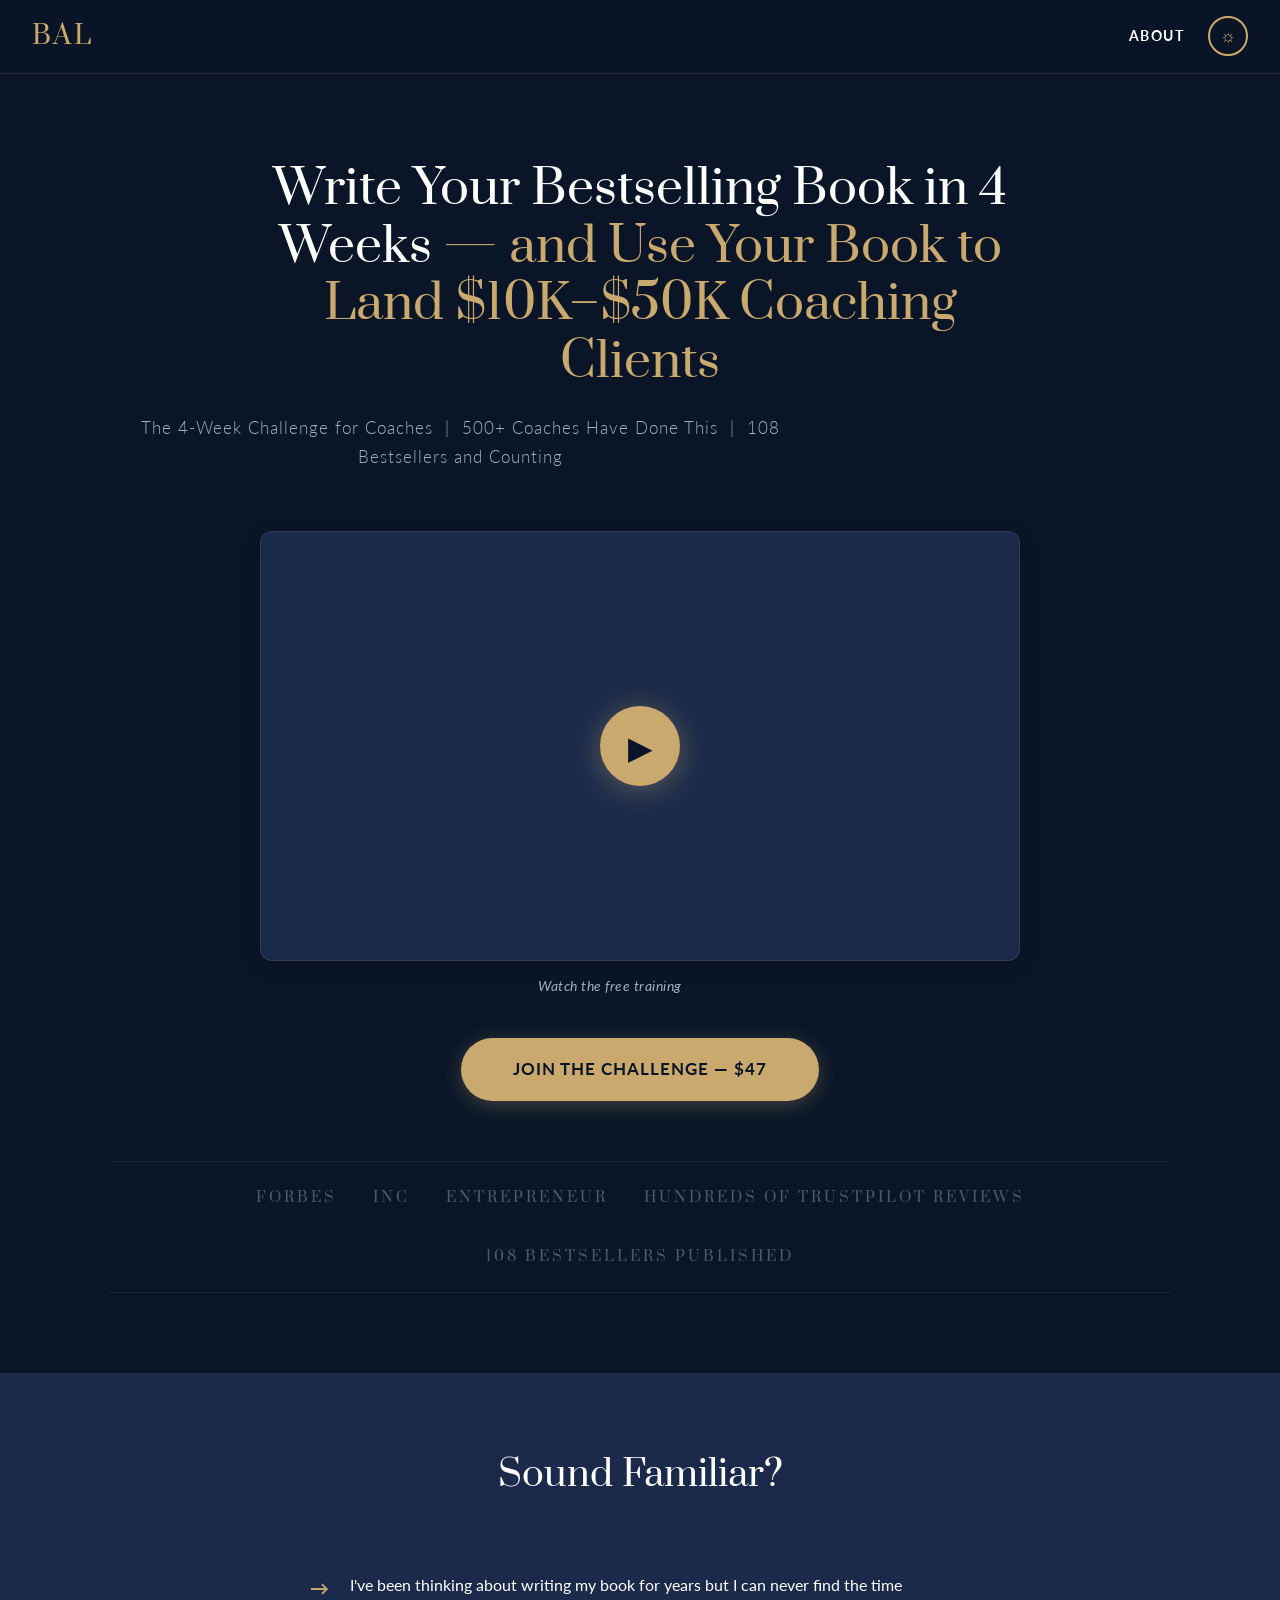
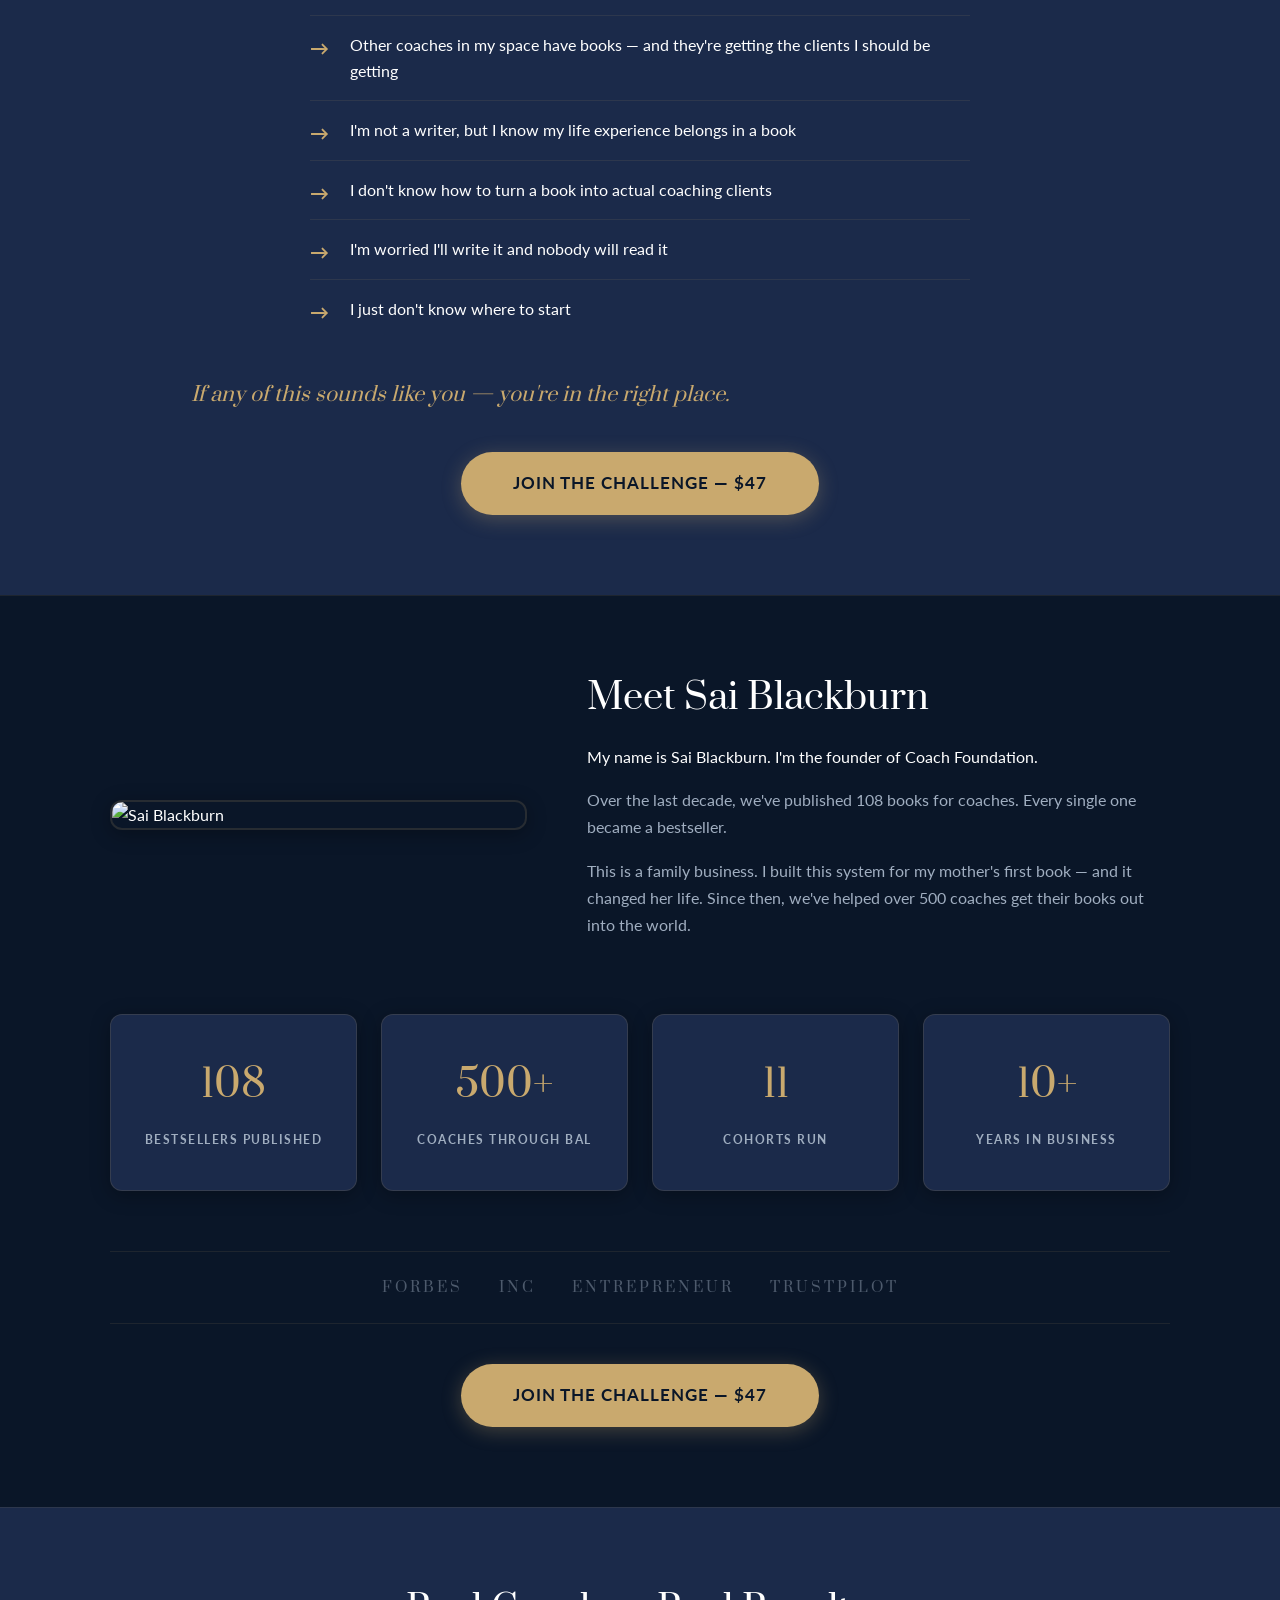
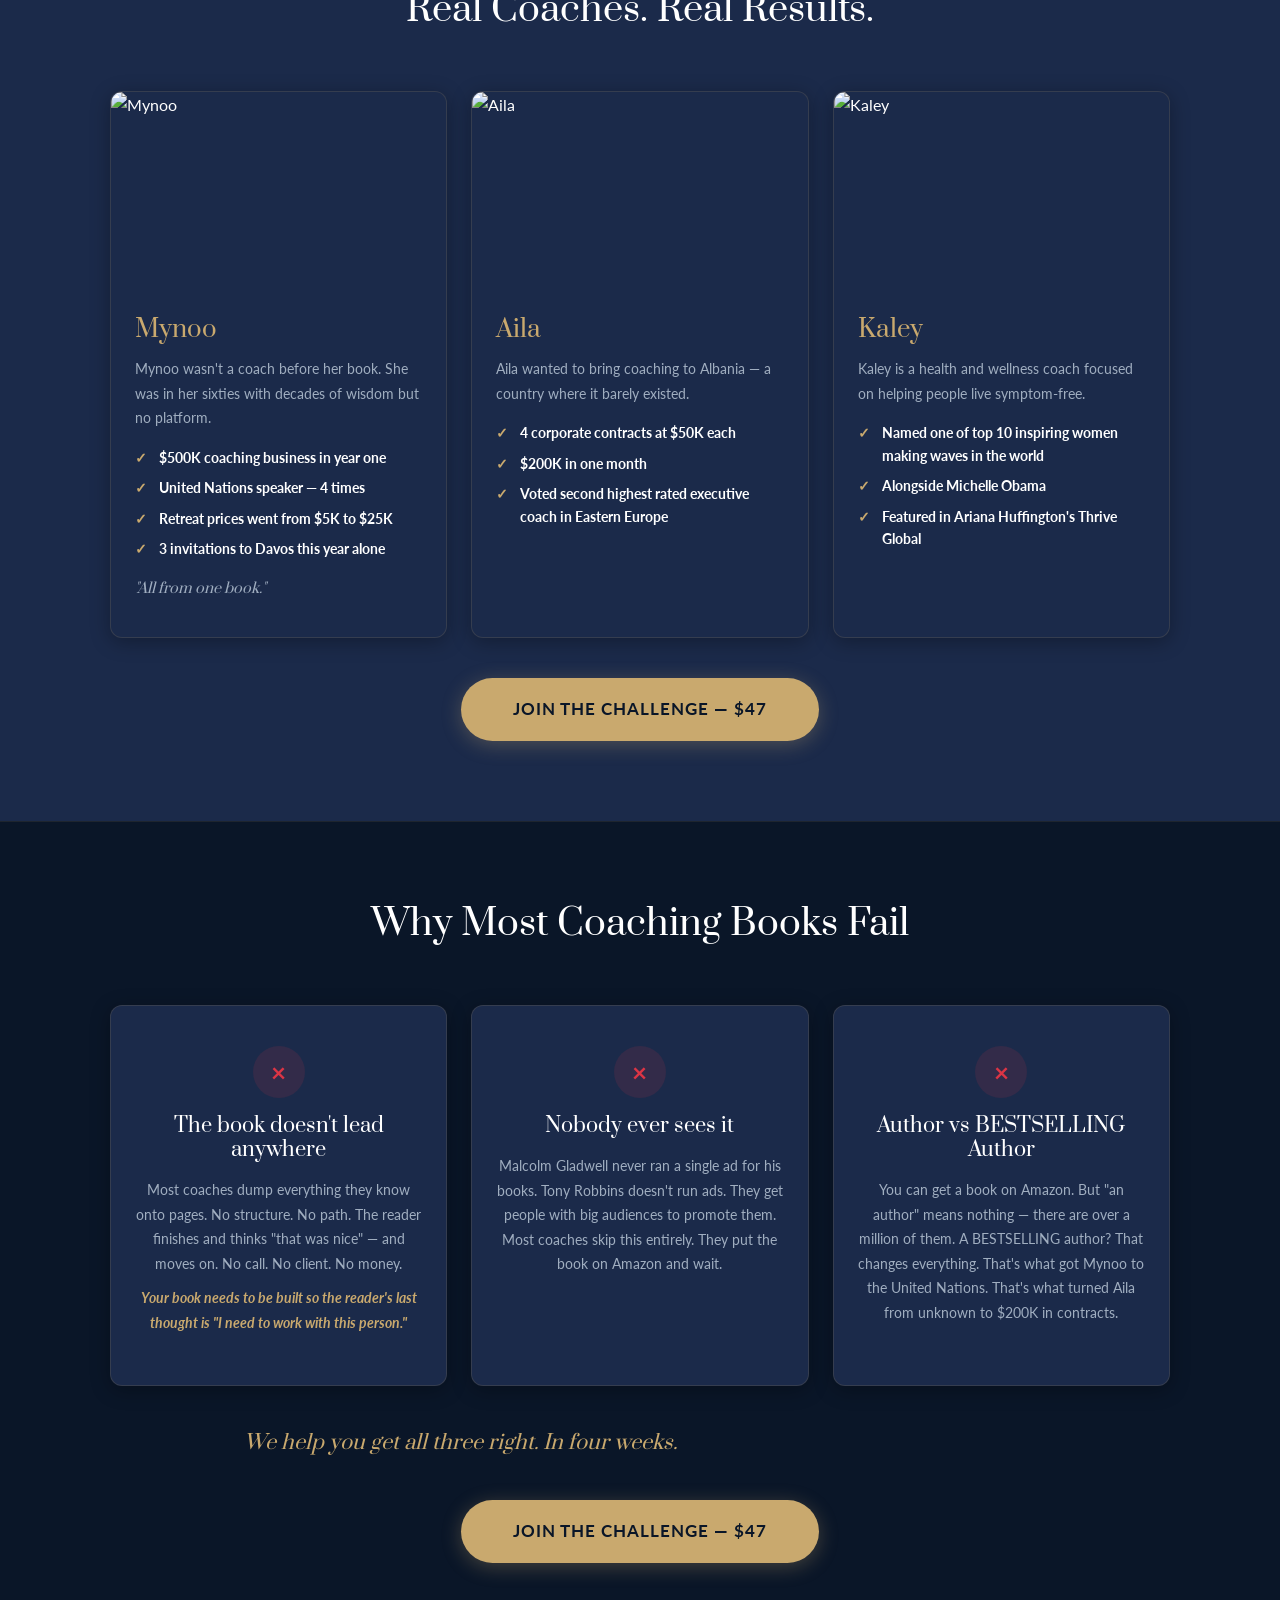
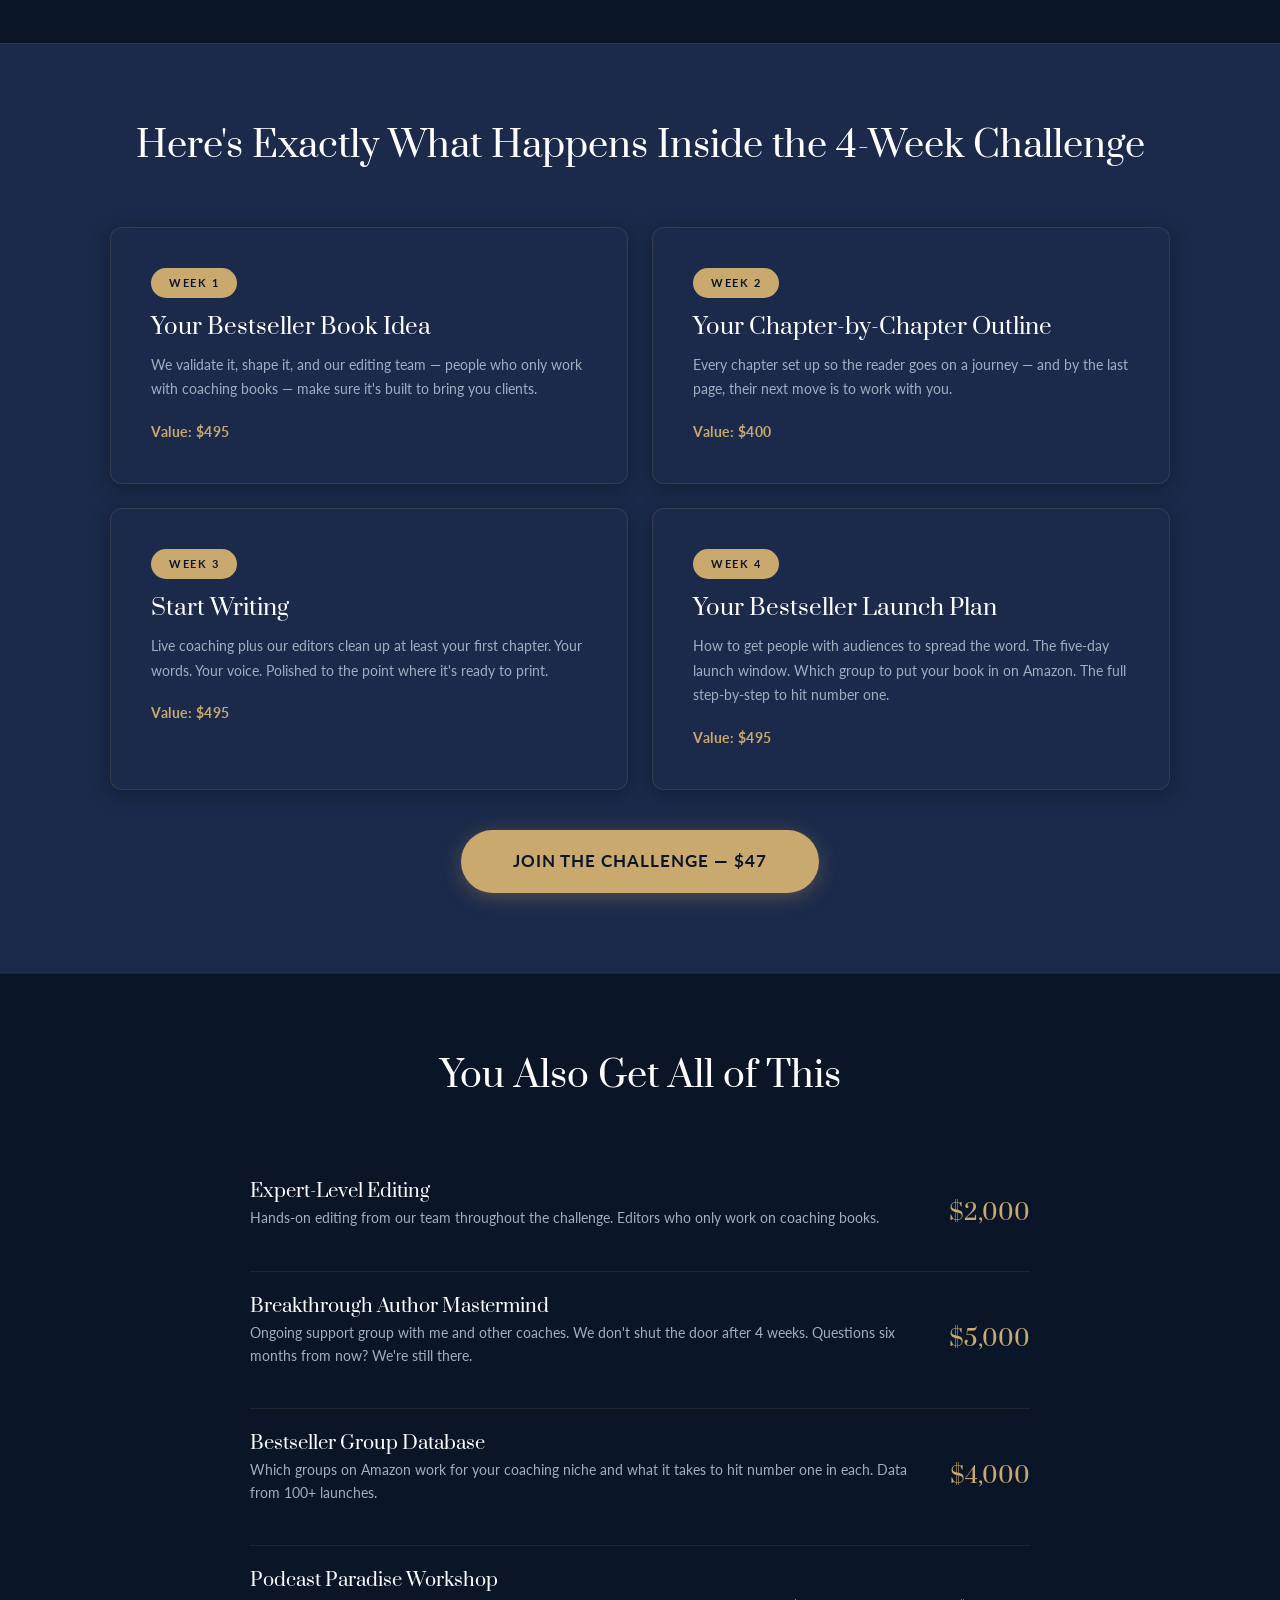
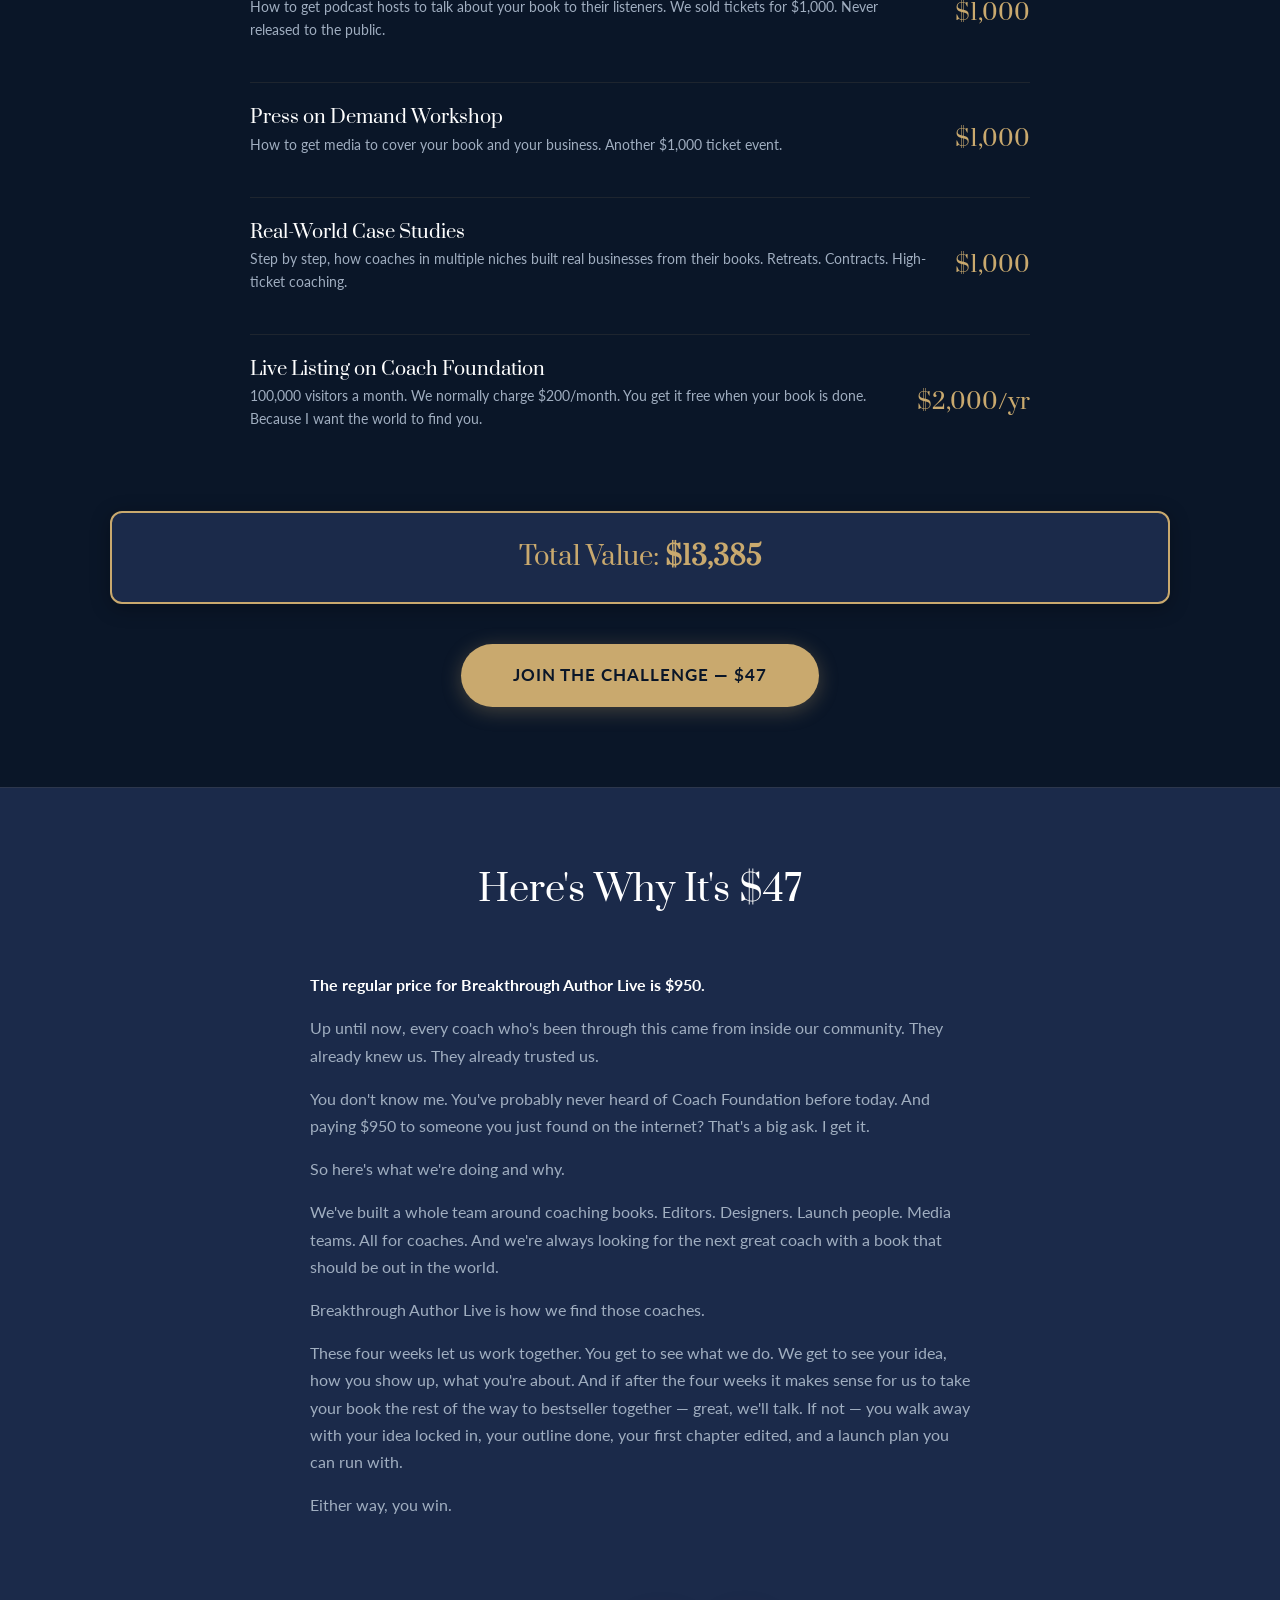
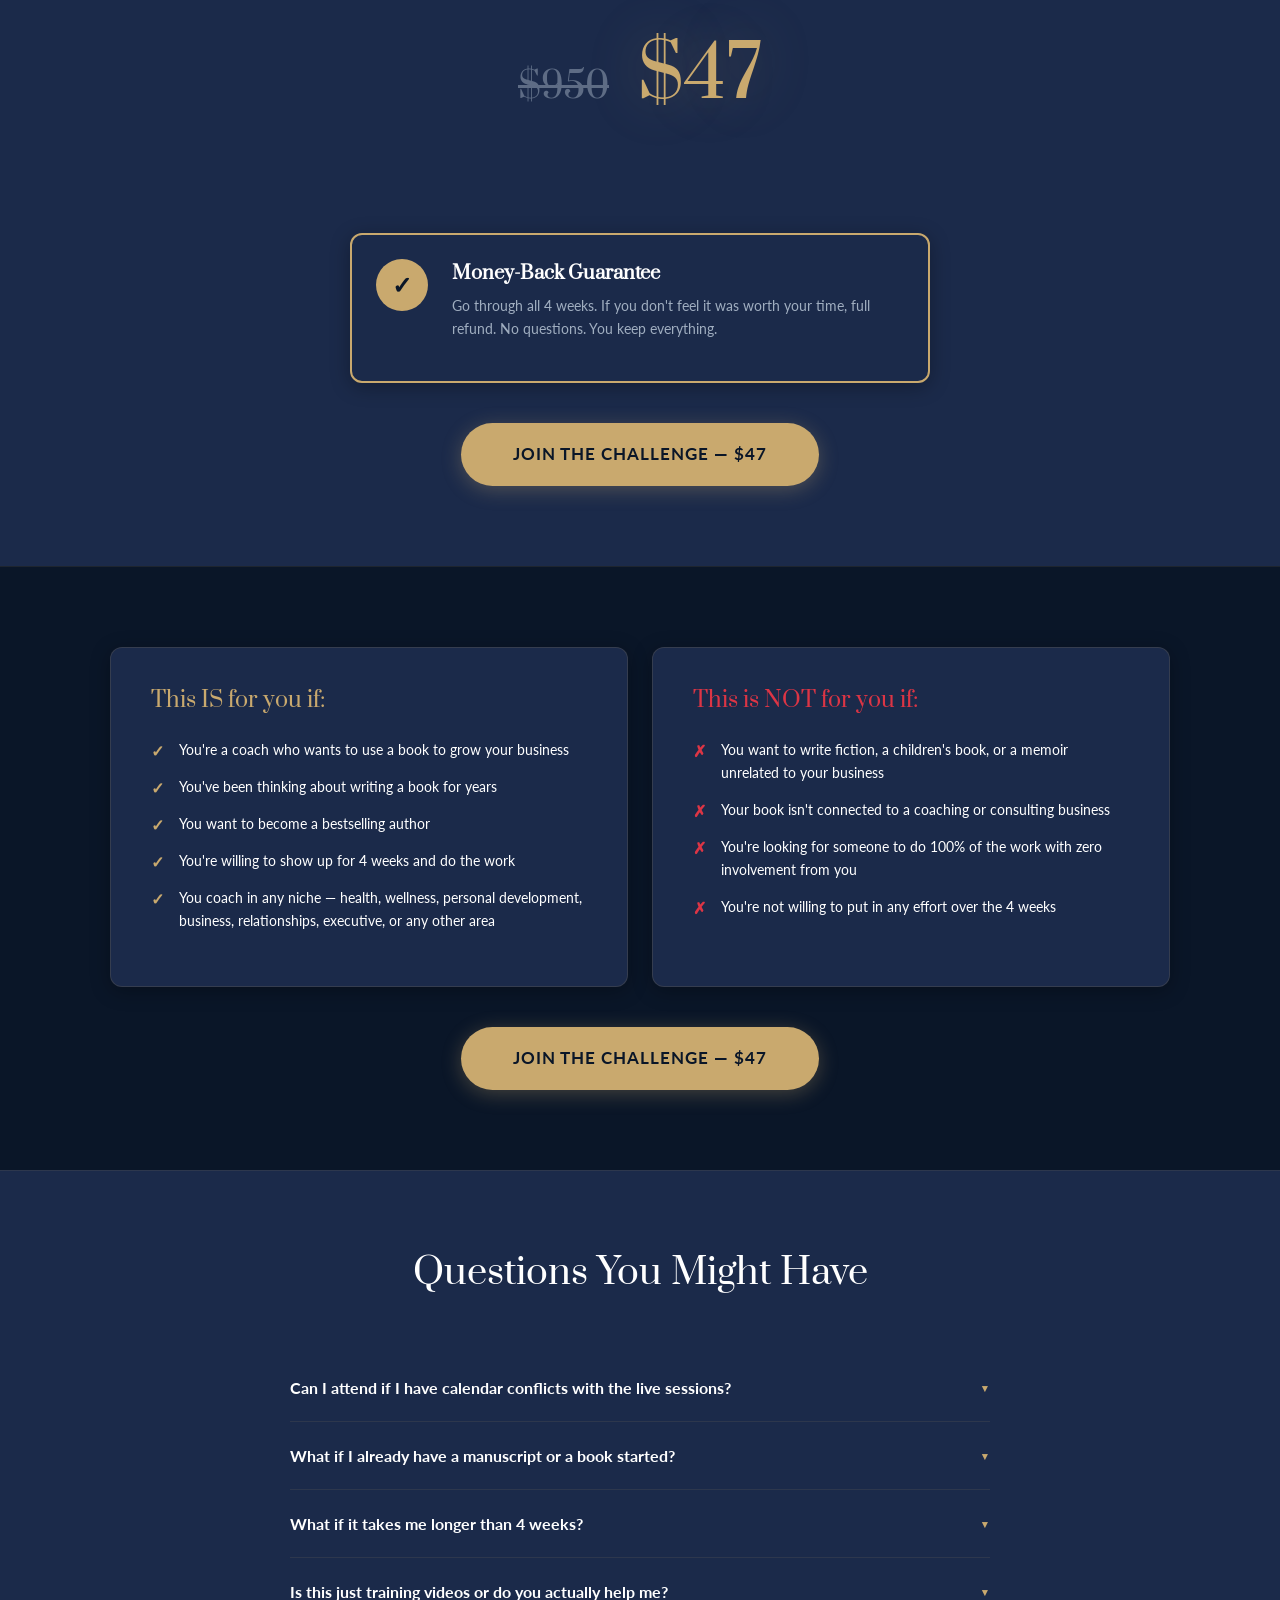
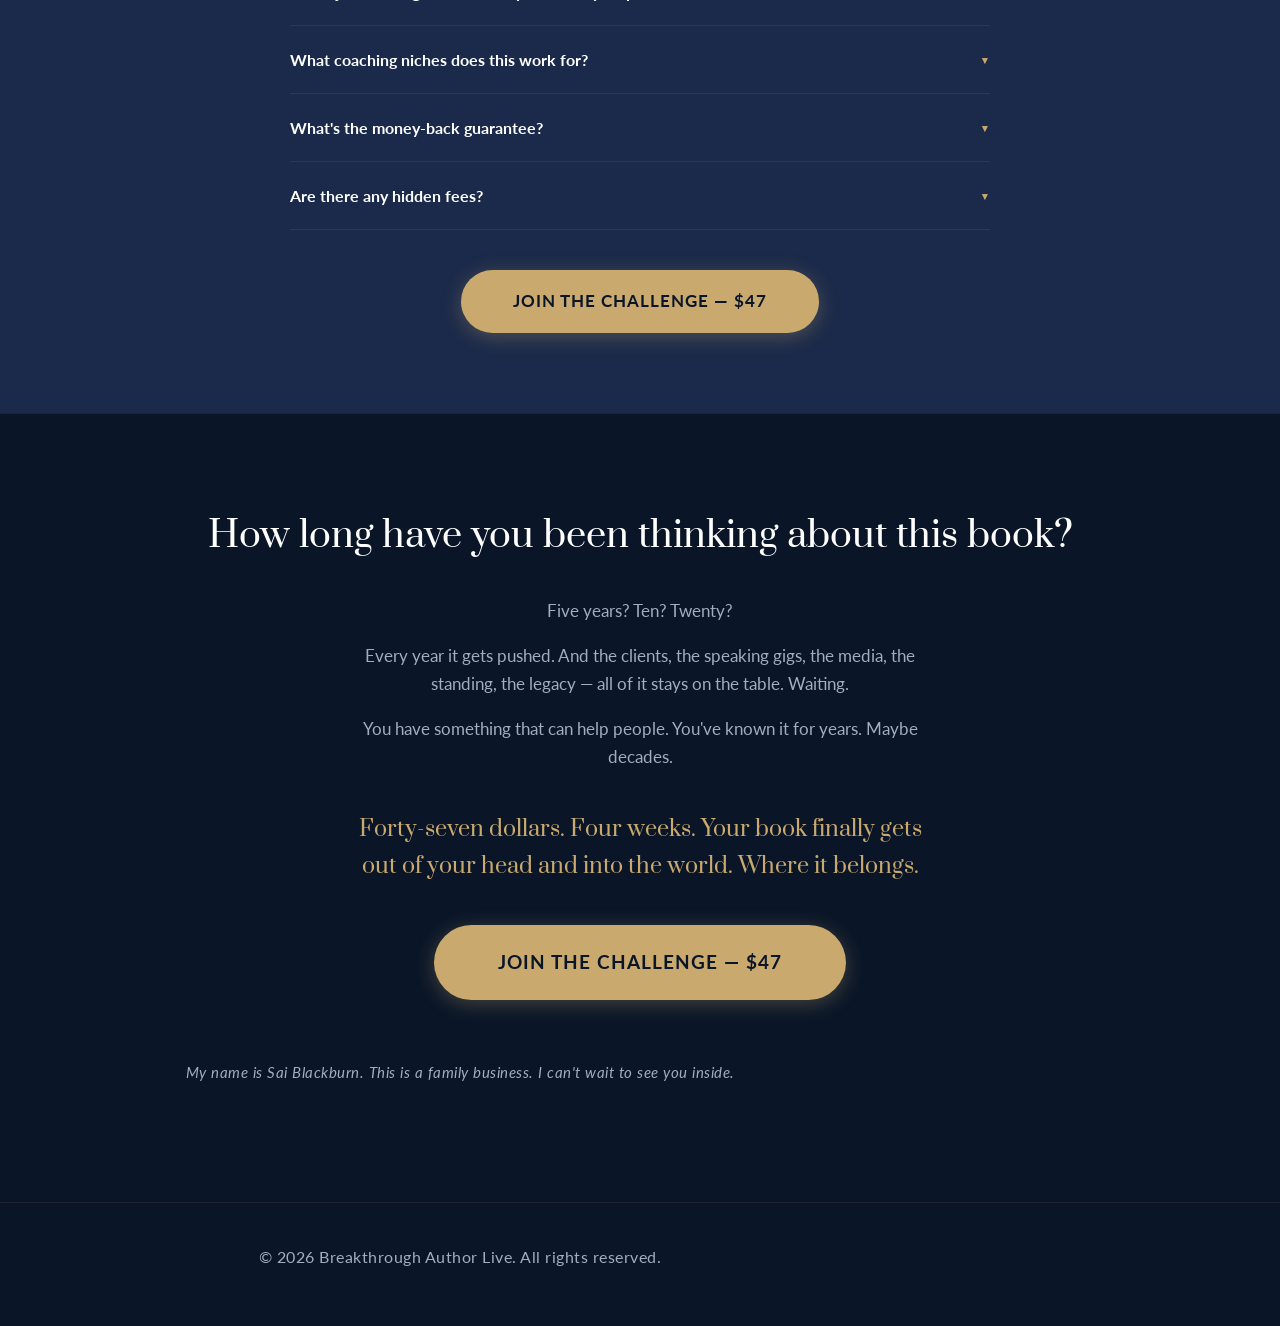
==== commit c2770157: "Polish pass: fix spacing, typography, depth, and CTA visibility - Switch fonts to Prata (display) + " ====
--- a/index.html
+++ b/index.html
@@ -7,7 +7,7 @@
   <meta name="description" content="The 4-Week Challenge for Coaches. 500+ Coaches Have Done This. 108 Bestsellers and Counting.">
   <link rel="preconnect" href="https://fonts.googleapis.com">
   <link rel="preconnect" href="https://fonts.gstatic.com" crossorigin>
-  <link href="https://fonts.googleapis.com/css2?family=Cormorant+Garamond:ital,wght@0,400;0,600;0,700;1,400&family=DM+Sans:wght@400;500;700&display=swap" rel="stylesheet">
+  <link href="https://fonts.googleapis.com/css2?family=Prata&family=Lato:wght@300;400;700&display=swap" rel="stylesheet">
   <link rel="stylesheet" href="styles.css">
 </head>
 <body class="dark-mode">
--- a/styles.css
+++ b/styles.css
@@ -1,5 +1,8 @@
 /* ========================================
    BREAKTHROUGH AUTHOR LIVE — STYLES
+   Premium polish pass: Prata + Lato,
+   consistent spacing, strong hierarchy,
+   visual depth, bold CTAs
    ======================================== */
 
 /* --- CSS Custom Properties --- */
@@ -13,10 +16,19 @@
   --white: #FFFFFF;
   --dark-text: #1A1A1A;
 
-  --font-display: 'Cormorant Garamond', Georgia, serif;
-  --font-body: 'DM Sans', sans-serif;
+  --font-display: 'Prata', Georgia, serif;
+  --font-body: 'Lato', sans-serif;
 
   --transition: 0.3s ease;
+
+  /* Spacing scale */
+  --space-xs: 8px;
+  --space-sm: 16px;
+  --space-md: 24px;
+  --space-lg: 40px;
+  --space-xl: 60px;
+  --space-2xl: 80px;
+  --space-3xl: 100px;
 }
 
 /* --- Dark Mode (default) --- */
@@ -27,7 +39,10 @@
   --text-muted: #A0AEC0;
   --card-bg: var(--navy-secondary);
   --card-border: rgba(201, 169, 110, 0.15);
+  --card-shadow: 0 4px 20px rgba(0, 0, 0, 0.3);
+  --card-shadow-hover: 0 12px 40px rgba(0, 0, 0, 0.4);
   --nav-bg: rgba(10, 22, 40, 0.95);
+  --divider: rgba(201, 169, 110, 0.1);
 }
 
 /* --- Light Mode --- */
@@ -37,8 +52,11 @@
   --text: var(--dark-text);
   --text-muted: #5A6577;
   --card-bg: var(--white);
-  --card-border: rgba(10, 22, 40, 0.1);
+  --card-border: rgba(10, 22, 40, 0.08);
+  --card-shadow: 0 4px 20px rgba(0, 0, 0, 0.06);
+  --card-shadow-hover: 0 12px 40px rgba(0, 0, 0, 0.12);
   --nav-bg: rgba(250, 247, 242, 0.95);
+  --divider: rgba(10, 22, 40, 0.06);
 }
 
 /* --- Reset & Base --- */
@@ -55,9 +73,10 @@
 
 body {
   font-family: var(--font-body);
+  font-weight: 400;
   background-color: var(--bg);
   color: var(--text);
-  line-height: 1.7;
+  line-height: 1.6;
   transition: background-color var(--transition), color var(--transition);
   -webkit-font-smoothing: antialiased;
 }
@@ -78,11 +97,41 @@
   color: var(--gold-hover);
 }
 
+/* --- Typography Hierarchy --- */
+h1, h2, h3, h4 {
+  font-family: var(--font-display);
+  font-weight: 400;
+  line-height: 1.2;
+  color: var(--text);
+}
+
+h1 {
+  font-size: clamp(2.2rem, 5.5vw, 3rem);
+  margin-bottom: var(--space-md);
+}
+
+h2 {
+  font-size: clamp(1.75rem, 4vw, 2.25rem);
+  margin-bottom: var(--space-sm);
+}
+
+h3 {
+  font-size: clamp(1.25rem, 2.5vw, 1.5rem);
+  margin-bottom: 12px;
+}
+
+p {
+  font-size: 16px;
+  margin-bottom: var(--space-sm);
+  line-height: 1.7;
+  max-width: 700px;
+}
+
 /* --- Container --- */
 .container {
   max-width: 1100px;
   margin: 0 auto;
-  padding: 0 24px;
+  padding: 0 20px;
 }
 
 /* --- Navigation --- */
@@ -105,9 +154,9 @@
 .nav-logo {
   font-family: var(--font-display);
   font-size: 1.6rem;
-  font-weight: 700;
-  color: var(--gold);
-  letter-spacing: 2px;
+  font-weight: 400;
+  color: var(--gold);
+  letter-spacing: 3px;
 }
 
 .nav-links {
@@ -117,10 +166,11 @@
 }
 
 .nav-links a {
-  font-size: 0.9rem;
-  font-weight: 500;
+  font-family: var(--font-body);
+  font-size: 0.85rem;
+  font-weight: 700;
   color: var(--text);
-  letter-spacing: 0.5px;
+  letter-spacing: 1.5px;
   text-transform: uppercase;
 }
 
@@ -157,33 +207,38 @@
 
 /* --- Sections --- */
 .section {
-  padding: 80px 0;
+  padding: var(--space-2xl) 0;
 }
 
 .section-headline {
   font-family: var(--font-display);
-  font-size: clamp(2rem, 5vw, 3rem);
-  font-weight: 700;
+  font-size: clamp(1.75rem, 4vw, 2.25rem);
+  font-weight: 400;
   text-align: center;
-  margin-bottom: 48px;
+  margin-bottom: var(--space-xl);
   line-height: 1.2;
   color: var(--text);
 }
 
+/* Section divider — subtle gold line between sections */
+.section + .section {
+  border-top: 1px solid var(--divider);
+}
+
 /* --- HERO --- */
 .hero {
-  padding: 140px 0 80px;
+  padding: 160px 0 var(--space-2xl);
   text-align: center;
   background: var(--bg);
 }
 
 .hero-headline {
   font-family: var(--font-display);
-  font-size: clamp(2rem, 5.5vw, 3.4rem);
-  font-weight: 700;
-  line-height: 1.15;
-  max-width: 900px;
-  margin: 0 auto 24px;
+  font-size: clamp(2.2rem, 5.5vw, 3rem);
+  font-weight: 400;
+  line-height: 1.2;
+  max-width: 800px;
+  margin: 0 auto var(--space-md);
 }
 
 .gold {
@@ -191,16 +246,17 @@
 }
 
 .hero-sub {
-  font-size: clamp(0.95rem, 2vw, 1.15rem);
-  color: var(--text-muted);
-  margin-bottom: 48px;
-  letter-spacing: 0.5px;
+  font-size: clamp(0.9rem, 1.8vw, 1.05rem);
+  color: var(--text-muted);
+  margin-bottom: var(--space-xl);
+  letter-spacing: 1px;
+  font-weight: 300;
 }
 
 /* VSL Placeholder */
 .vsl-wrapper {
-  max-width: 800px;
-  margin: 0 auto 32px;
+  max-width: 760px;
+  margin: 0 auto var(--space-lg);
 }
 
 .vsl-placeholder {
@@ -211,6 +267,7 @@
   border-radius: 12px;
   overflow: hidden;
   border: 1px solid var(--card-border);
+  box-shadow: var(--card-shadow);
 }
 
 .light-mode .vsl-placeholder {
@@ -222,30 +279,33 @@
   top: 50%;
   left: 50%;
   transform: translate(-50%, -50%);
-  width: 72px;
-  height: 72px;
+  width: 80px;
+  height: 80px;
   background: var(--gold);
   border-radius: 50%;
   display: flex;
   align-items: center;
   justify-content: center;
-  font-size: 1.8rem;
+  font-size: 2rem;
   color: var(--navy-primary);
   cursor: pointer;
-  transition: transform var(--transition), background var(--transition);
+  transition: transform var(--transition), background var(--transition), box-shadow var(--transition);
+  box-shadow: 0 4px 30px rgba(201, 169, 110, 0.4);
 }
 
 .play-btn:hover {
   transform: translate(-50%, -50%) scale(1.1);
   background: var(--gold-hover);
+  box-shadow: 0 8px 40px rgba(201, 169, 110, 0.5);
 }
 
 .vsl-caption {
   text-align: center;
-  margin-top: 12px;
-  font-size: 0.9rem;
+  margin-top: 14px;
+  font-size: 0.85rem;
   color: var(--text-muted);
   font-style: italic;
+  letter-spacing: 0.5px;
 }
 
 /* --- Buy Button --- */
@@ -254,29 +314,35 @@
   background: var(--gold);
   color: var(--navy-primary);
   font-family: var(--font-body);
-  font-size: 1.1rem;
-  font-weight: 700;
-  padding: 16px 48px;
+  font-size: 1.05rem;
+  font-weight: 700;
+  padding: 18px 52px;
   border-radius: 50px;
   text-align: center;
-  letter-spacing: 0.5px;
+  letter-spacing: 1px;
+  text-transform: uppercase;
   transition: all var(--transition);
-  margin: 32px auto 0;
+  margin: var(--space-lg) auto 0;
   cursor: pointer;
   border: none;
-  min-height: 48px;
+  min-height: 54px;
+  box-shadow: 0 4px 20px rgba(201, 169, 110, 0.3);
 }
 
 .buy-btn:hover {
   background: var(--gold-hover);
   color: var(--navy-primary);
-  transform: translateY(-2px);
-  box-shadow: 0 8px 30px rgba(201, 169, 110, 0.3);
+  transform: translateY(-3px);
+  box-shadow: 0 10px 40px rgba(201, 169, 110, 0.45);
+}
+
+.buy-btn:active {
+  transform: translateY(-1px);
 }
 
 .buy-btn-large {
-  font-size: 1.3rem;
-  padding: 20px 60px;
+  font-size: 1.2rem;
+  padding: 22px 64px;
 }
 
 .section .buy-btn,
@@ -293,18 +359,19 @@
   flex-wrap: wrap;
   justify-content: center;
   align-items: center;
-  gap: 32px;
-  margin-top: 48px;
-  padding: 24px 0;
+  gap: 36px;
+  margin-top: var(--space-xl);
+  padding: var(--space-md) 0;
+  border-top: 1px solid var(--divider);
+  border-bottom: 1px solid var(--divider);
 }
 
 .trust-item {
   font-family: var(--font-display);
-  font-size: 1rem;
-  font-weight: 600;
-  color: var(--text-muted);
-  opacity: 0.5;
-  letter-spacing: 2px;
+  font-size: 0.9rem;
+  color: var(--text-muted);
+  opacity: 0.45;
+  letter-spacing: 3px;
   text-transform: uppercase;
 }
 
@@ -315,22 +382,27 @@
 
 .check-list {
   list-style: none;
-  max-width: 700px;
-  margin: 0 auto 32px;
+  max-width: 660px;
+  margin: 0 auto var(--space-lg);
 }
 
 .check-list li {
   position: relative;
-  padding: 12px 0 12px 36px;
-  font-size: 1.05rem;
-  line-height: 1.6;
-  border-bottom: 1px solid var(--card-border);
+  padding: 16px 0 16px 40px;
+  font-size: 1rem;
+  line-height: 1.65;
+  border-bottom: 1px solid var(--divider);
+}
+
+.check-list li:last-child {
+  border-bottom: none;
 }
 
 .check-list li::before {
   content: "\2192";
   position: absolute;
   left: 0;
+  top: 16px;
   color: var(--gold);
   font-size: 1.2rem;
   font-weight: 700;
@@ -339,71 +411,81 @@
 .closing-line {
   text-align: center;
   font-family: var(--font-display);
-  font-size: 1.3rem;
+  font-size: 1.25rem;
   font-style: italic;
   color: var(--gold);
-  margin: 32px 0 0;
+  margin: var(--space-lg) 0 0;
 }
 
 /* --- Credibility / Two-Col --- */
 .two-col {
   display: grid;
   grid-template-columns: 1fr 1.4fr;
-  gap: 48px;
+  gap: var(--space-xl);
   align-items: center;
-  margin-bottom: 48px;
+  margin-bottom: var(--space-xl);
 }
 
 .sai-photo {
   border-radius: 12px;
   border: 2px solid var(--card-border);
+  box-shadow: var(--card-shadow);
 }
 
 .col-text h2 {
   text-align: left;
-  margin-bottom: 24px;
+  margin-bottom: var(--space-md);
 }
 
 .col-text p {
-  margin-bottom: 16px;
-  font-size: 1.05rem;
+  margin-bottom: var(--space-sm);
+  font-size: 1rem;
+  color: var(--text-muted);
+  max-width: 100%;
+}
+
+.col-text p:first-of-type {
+  color: var(--text);
+  font-weight: 400;
 }
 
 /* --- Stats Grid --- */
 .stats-grid {
   display: grid;
   grid-template-columns: repeat(4, 1fr);
-  gap: 20px;
-  margin: 48px 0;
+  gap: var(--space-md);
+  margin: var(--space-xl) 0;
 }
 
 .stat-card {
   background: var(--card-bg);
   border: 1px solid var(--card-border);
   border-radius: 12px;
-  padding: 28px 16px;
+  padding: var(--space-lg) var(--space-sm);
   text-align: center;
-  transition: transform var(--transition);
+  box-shadow: var(--card-shadow);
+  transition: transform var(--transition), box-shadow var(--transition);
 }
 
 .stat-card:hover {
   transform: translateY(-4px);
+  box-shadow: var(--card-shadow-hover);
 }
 
 .stat-number {
   display: block;
   font-family: var(--font-display);
-  font-size: 2.2rem;
-  font-weight: 700;
-  color: var(--gold);
-  margin-bottom: 4px;
+  font-size: 2.4rem;
+  color: var(--gold);
+  margin-bottom: var(--space-xs);
 }
 
 .stat-label {
-  font-size: 0.85rem;
+  font-size: 0.75rem;
   color: var(--text-muted);
   text-transform: uppercase;
-  letter-spacing: 1px;
+  letter-spacing: 1.5px;
+  font-weight: 700;
 }
 
 /* --- Case Studies --- */
@@ -414,7 +496,7 @@
 .cases-grid {
   display: grid;
   grid-template-columns: repeat(3, 1fr);
-  gap: 28px;
+  gap: var(--space-md);
 }
 
 .case-card {
@@ -422,12 +504,13 @@
   border: 1px solid var(--card-border);
   border-radius: 12px;
   overflow: hidden;
+  box-shadow: var(--card-shadow);
   transition: transform var(--transition), box-shadow var(--transition);
 }
 
 .case-card:hover {
   transform: translateY(-6px);
-  box-shadow: 0 12px 40px rgba(0, 0, 0, 0.15);
+  box-shadow: var(--card-shadow-hover);
 }
 
 .case-photo {
@@ -437,7 +520,7 @@
 }
 
 .case-body {
-  padding: 24px;
+  padding: var(--space-md);
 }
 
 .case-body h3 {
@@ -448,21 +531,24 @@
 }
 
 .case-body p {
-  font-size: 0.95rem;
+  font-size: 0.9rem;
   margin-bottom: 12px;
+  color: var(--text-muted);
+  max-width: 100%;
 }
 
 .results-list {
   list-style: none;
-  margin: 12px 0;
+  margin: 16px 0;
 }
 
 .results-list li {
   position: relative;
-  padding-left: 20px;
-  margin-bottom: 6px;
-  font-size: 0.9rem;
-  font-weight: 500;
+  padding-left: 24px;
+  margin-bottom: 8px;
+  font-size: 0.88rem;
+  font-weight: 700;
+  color: var(--text);
 }
 
 .results-list li::before {
@@ -478,6 +564,7 @@
   font-style: italic;
   color: var(--gold);
   font-size: 1.1rem;
+  margin-top: 8px;
 }
 
 /* --- Why Fail --- */
@@ -488,47 +575,57 @@
 .fail-grid {
   display: grid;
   grid-template-columns: repeat(3, 1fr);
-  gap: 28px;
-  margin-bottom: 32px;
+  gap: var(--space-md);
+  margin-bottom: var(--space-lg);
 }
 
 .fail-card {
   background: var(--card-bg);
   border: 1px solid var(--card-border);
   border-radius: 12px;
-  padding: 32px 24px;
+  padding: var(--space-lg) var(--space-md);
   text-align: center;
+  box-shadow: var(--card-shadow);
+  transition: transform var(--transition), box-shadow var(--transition);
+}
+
+.fail-card:hover {
+  transform: translateY(-4px);
+  box-shadow: var(--card-shadow-hover);
 }
 
 .fail-icon {
   display: inline-flex;
   align-items: center;
   justify-content: center;
-  width: 48px;
-  height: 48px;
+  width: 52px;
+  height: 52px;
   border-radius: 50%;
-  background: rgba(220, 53, 69, 0.15);
+  background: rgba(220, 53, 69, 0.12);
   color: #dc3545;
-  font-size: 1.5rem;
-  font-weight: 700;
-  margin-bottom: 16px;
+  font-size: 1.6rem;
+  font-weight: 700;
+  margin-bottom: var(--space-sm);
 }
 
 .fail-card h3 {
   font-family: var(--font-display);
-  font-size: 1.3rem;
-  margin-bottom: 12px;
+  font-size: 1.25rem;
+  margin-bottom: var(--space-sm);
+  color: var(--text);
 }
 
 .fail-card p {
-  font-size: 0.95rem;
-  color: var(--text-muted);
-  margin-bottom: 8px;
+  font-size: 0.9rem;
+  color: var(--text-muted);
+  margin-bottom: 10px;
+  max-width: 100%;
 }
 
 .fail-fix {
   color: var(--gold) !important;
   font-style: italic;
+  font-weight: 700;
 }
 
 /* --- Week by Week --- */
@@ -539,19 +636,21 @@
 .weeks-grid {
   display: grid;
   grid-template-columns: repeat(2, 1fr);
-  gap: 28px;
+  gap: var(--space-md);
 }
 
 .week-card {
   background: var(--card-bg);
   border: 1px solid var(--card-border);
   border-radius: 12px;
-  padding: 32px;
-  transition: transform var(--transition);
+  padding: var(--space-lg);
+  box-shadow: var(--card-shadow);
+  transition: transform var(--transition), box-shadow var(--transition);
 }
 
 .week-card:hover {
   transform: translateY(-4px);
+  box-shadow: var(--card-shadow-hover);
 }
 
 .week-number {
@@ -559,12 +658,12 @@
   background: var(--gold);
   color: var(--navy-primary);
   font-weight: 700;
-  font-size: 0.8rem;
-  padding: 4px 16px;
+  font-size: 0.7rem;
+  padding: 6px 18px;
   border-radius: 20px;
   text-transform: uppercase;
-  letter-spacing: 1px;
-  margin-bottom: 16px;
+  letter-spacing: 1.5px;
+  margin-bottom: var(--space-sm);
 }
 
 .week-card h3 {
@@ -574,15 +673,17 @@
 }
 
 .week-card p {
-  font-size: 0.95rem;
-  color: var(--text-muted);
-  margin-bottom: 16px;
+  font-size: 0.9rem;
+  color: var(--text-muted);
+  margin-bottom: var(--space-sm);
+  max-width: 100%;
 }
 
 .week-value {
   font-weight: 700;
   color: var(--gold);
-  font-size: 0.95rem;
+  font-size: 0.9rem;
+  letter-spacing: 0.5px;
 }
 
 /* --- Bonus Stack --- */
@@ -591,7 +692,7 @@
 }
 
 .bonus-list {
-  max-width: 800px;
+  max-width: 780px;
   margin: 0 auto;
 }
 
@@ -599,26 +700,30 @@
   display: flex;
   justify-content: space-between;
   align-items: center;
-  gap: 24px;
-  padding: 24px 0;
-  border-bottom: 1px solid var(--card-border);
+  gap: var(--space-md);
+  padding: var(--space-md) 0;
+  border-bottom: 1px solid var(--divider);
+}
+
+.bonus-row:last-child {
+  border-bottom: none;
 }
 
 .bonus-info h3 {
   font-family: var(--font-display);
-  font-size: 1.2rem;
+  font-size: 1.15rem;
   margin-bottom: 4px;
 }
 
 .bonus-info p {
-  font-size: 0.9rem;
-  color: var(--text-muted);
+  font-size: 0.85rem;
+  color: var(--text-muted);
+  max-width: 100%;
 }
 
 .bonus-value {
   font-family: var(--font-display);
-  font-size: 1.5rem;
-  font-weight: 700;
+  font-size: 1.4rem;
   color: var(--gold);
   white-space: nowrap;
 }
@@ -626,12 +731,14 @@
 .total-value {
   text-align: center;
   font-family: var(--font-display);
-  font-size: 1.8rem;
-  margin-top: 40px;
-  padding: 24px;
+  font-size: 1.6rem;
+  margin-top: var(--space-lg);
+  padding: var(--space-md);
   border: 2px solid var(--gold);
   border-radius: 12px;
   color: var(--gold);
+  background: var(--card-bg);
+  box-shadow: var(--card-shadow);
 }
 
 /* --- Price Section --- */
@@ -640,56 +747,63 @@
 }
 
 .price-copy {
-  max-width: 700px;
-  margin: 0 auto 48px;
+  max-width: 660px;
+  margin: 0 auto var(--space-xl);
 }
 
 .price-copy p {
-  margin-bottom: 16px;
-  font-size: 1.05rem;
+  margin-bottom: var(--space-sm);
+  font-size: 1rem;
+  color: var(--text-muted);
+}
+
+.price-copy p:first-child {
+  color: var(--text);
+  font-weight: 700;
 }
 
 .price-display {
   text-align: center;
-  margin-bottom: 40px;
+  margin-bottom: var(--space-xl);
+  padding: var(--space-lg) 0;
 }
 
 .price-old {
   font-family: var(--font-display);
-  font-size: 2.5rem;
+  font-size: 2.2rem;
   color: var(--text-muted);
   text-decoration: line-through;
-  margin-right: 24px;
-  opacity: 0.6;
+  margin-right: var(--space-md);
+  opacity: 0.5;
 }
 
 .price-new {
   font-family: var(--font-display);
-  font-size: 4rem;
-  font-weight: 700;
-  color: var(--gold);
-  text-shadow: 0 0 40px rgba(201, 169, 110, 0.3);
+  font-size: 4.5rem;
+  color: var(--gold);
+  text-shadow: 0 0 60px rgba(201, 169, 110, 0.3);
 }
 
 .guarantee-badge {
   display: flex;
   align-items: flex-start;
-  gap: 20px;
-  max-width: 600px;
-  margin: 0 auto 32px;
-  padding: 24px;
+  gap: var(--space-md);
+  max-width: 580px;
+  margin: 0 auto var(--space-lg);
+  padding: var(--space-md);
   border: 2px solid var(--gold);
   border-radius: 12px;
   background: var(--card-bg);
+  box-shadow: var(--card-shadow);
 }
 
 .guarantee-icon {
   display: flex;
   align-items: center;
   justify-content: center;
-  width: 48px;
-  height: 48px;
-  min-width: 48px;
+  width: 52px;
+  height: 52px;
+  min-width: 52px;
   border-radius: 50%;
   background: var(--gold);
   color: var(--navy-primary);
@@ -699,13 +813,15 @@
 
 .guarantee-badge strong {
   display: block;
-  font-size: 1.1rem;
+  font-family: var(--font-display);
+  font-size: 1.15rem;
   margin-bottom: 6px;
 }
 
 .guarantee-badge p {
-  font-size: 0.9rem;
-  color: var(--text-muted);
+  font-size: 0.85rem;
+  color: var(--text-muted);
+  max-width: 100%;
 }
 
 /* --- Who For --- */
@@ -716,21 +832,22 @@
 .two-col-equal {
   display: grid;
   grid-template-columns: 1fr 1fr;
-  gap: 32px;
-  margin-bottom: 16px;
+  gap: var(--space-md);
+  margin-bottom: var(--space-sm);
 }
 
 .for-col {
   background: var(--card-bg);
   border: 1px solid var(--card-border);
   border-radius: 12px;
-  padding: 32px;
+  padding: var(--space-lg);
+  box-shadow: var(--card-shadow);
 }
 
 .for-col h3 {
   font-family: var(--font-display);
-  font-size: 1.4rem;
-  margin-bottom: 20px;
+  font-size: 1.35rem;
+  margin-bottom: var(--space-md);
 }
 
 .is-for h3 { color: var(--gold); }
@@ -743,8 +860,9 @@
 .for-col li {
   position: relative;
   padding-left: 28px;
-  margin-bottom: 12px;
-  font-size: 0.95rem;
+  margin-bottom: 14px;
+  font-size: 0.9rem;
+  line-height: 1.6;
 }
 
 .is-for li::before {
@@ -753,6 +871,7 @@
   left: 0;
   color: var(--gold);
   font-weight: 700;
+  font-size: 1rem;
 }
 
 .not-for li::before {
@@ -761,6 +880,7 @@
   left: 0;
   color: #dc3545;
   font-weight: 700;
+  font-size: 1rem;
 }
 
 /* --- FAQ --- */
@@ -769,12 +889,12 @@
 }
 
 .faq-list {
-  max-width: 750px;
+  max-width: 700px;
   margin: 0 auto;
 }
 
 .faq-item {
-  border-bottom: 1px solid var(--card-border);
+  border-bottom: 1px solid var(--divider);
 }
 
 .faq-question {
@@ -784,14 +904,14 @@
   width: 100%;
   background: none;
   border: none;
-  padding: 20px 0;
+  padding: var(--space-md) 0;
   font-family: var(--font-body);
-  font-size: 1.05rem;
-  font-weight: 600;
+  font-size: 1rem;
+  font-weight: 700;
   color: var(--text);
   cursor: pointer;
   text-align: left;
-  gap: 16px;
+  gap: var(--space-sm);
   transition: color var(--transition);
 }
 
@@ -800,9 +920,10 @@
 }
 
 .faq-arrow {
-  font-size: 0.7rem;
+  font-size: 0.65rem;
   transition: transform var(--transition);
   flex-shrink: 0;
+  color: var(--gold);
 }
 
 .faq-item.open .faq-arrow {
@@ -817,79 +938,90 @@
 
 .faq-item.open .faq-answer {
   max-height: 300px;
-  padding-bottom: 20px;
+  padding-bottom: var(--space-md);
 }
 
 .faq-answer p {
-  font-size: 0.95rem;
+  font-size: 0.9rem;
   color: var(--text-muted);
   line-height: 1.7;
+  max-width: 100%;
 }
 
 /* --- Final CTA --- */
 .final-cta {
   background: var(--bg);
   text-align: center;
-  padding: 100px 0;
+  padding: var(--space-3xl) 0;
+}
+
+.final-cta .section-headline {
+  margin-bottom: var(--space-lg);
 }
 
 .final-copy {
-  font-size: 1.15rem;
-  max-width: 650px;
-  margin: 0 auto 20px;
+  font-size: 1.05rem;
+  max-width: 600px;
+  margin: 0 auto var(--space-sm);
+  color: var(--text-muted);
 }
 
 .final-copy.highlight {
   font-family: var(--font-display);
-  font-size: 1.4rem;
-  color: var(--gold);
-  font-weight: 600;
-  margin-top: 32px;
+  font-size: 1.35rem;
+  color: var(--gold);
+  margin-top: var(--space-lg);
+  margin-bottom: var(--space-sm);
 }
 
 .sign-off {
-  margin-top: 40px;
+  margin-top: var(--space-xl);
   font-style: italic;
   color: var(--text-muted);
-  font-size: 1rem;
+  font-size: 0.95rem;
+  letter-spacing: 0.5px;
 }
 
 /* --- Footer --- */
 .footer {
-  padding: 32px 0;
+  padding: var(--space-lg) 0;
   text-align: center;
-  font-size: 0.85rem;
-  color: var(--text-muted);
-  border-top: 1px solid var(--card-border);
+  font-size: 0.8rem;
+  color: var(--text-muted);
+  border-top: 1px solid var(--divider);
+  letter-spacing: 0.5px;
 }
 
 /* --- About Page --- */
 .about-page {
-  padding-top: 120px;
+  padding-top: 140px;
 }
 
 .about-hero {
   display: grid;
   grid-template-columns: 1fr 1.5fr;
-  gap: 48px;
+  gap: var(--space-xl);
   align-items: center;
 }
 
 .about-photo {
   border-radius: 12px;
   border: 2px solid var(--card-border);
+  box-shadow: var(--card-shadow);
   width: 100%;
 }
 
 .about-text h1 {
   font-family: var(--font-display);
   font-size: 2.5rem;
-  margin-bottom: 24px;
+  margin-bottom: var(--space-md);
 }
 
 .about-text p {
-  font-size: 1.05rem;
-  margin-bottom: 16px;
+  font-size: 1rem;
+  margin-bottom: var(--space-sm);
+  color: var(--text-muted);
+  max-width: 100%;
 }
 
 /* ========================================
@@ -899,7 +1031,7 @@
   .cases-grid,
   .fail-grid {
     grid-template-columns: 1fr;
-    max-width: 500px;
+    max-width: 480px;
     margin-left: auto;
     margin-right: auto;
   }
@@ -918,6 +1050,11 @@
     text-align: center;
   }
 
+  .col-text p {
+    margin-left: auto;
+    margin-right: auto;
+  }
+
   .about-hero {
     text-align: center;
   }
@@ -938,32 +1075,28 @@
   }
 
   .hero {
-    padding: 120px 0 60px;
+    padding: 120px 0 var(--space-xl);
   }
 
   .section {
-    padding: 60px 0;
-  }
-
-  .hero-headline {
-    font-size: 1.8rem;
+    padding: var(--space-xl) 0;
   }
 
   .section-headline {
-    font-size: 1.7rem;
-    margin-bottom: 32px;
+    font-size: 1.5rem;
+    margin-bottom: var(--space-lg);
   }
 
   .buy-btn {
-    padding: 14px 32px;
-    font-size: 1rem;
+    padding: 16px 36px;
+    font-size: 0.95rem;
     width: 100%;
-    max-width: 360px;
+    max-width: 340px;
   }
 
   .buy-btn-large {
-    font-size: 1.1rem;
-    padding: 16px 36px;
+    font-size: 1.05rem;
+    padding: 18px 40px;
   }
 
   .trust-bar {
@@ -971,7 +1104,8 @@
   }
 
   .trust-item {
-    font-size: 0.8rem;
+    font-size: 0.75rem;
+    letter-spacing: 2px;
   }
 
   .weeks-grid {
@@ -985,7 +1119,7 @@
   }
 
   .price-old {
-    font-size: 1.8rem;
+    font-size: 1.6rem;
     display: block;
     margin: 0 0 8px;
   }
@@ -1006,10 +1140,23 @@
   }
 
   .stat-card {
-    padding: 20px 12px;
+    padding: var(--space-md) 12px;
   }
 
   .stat-number {
     font-size: 1.8rem;
   }
-}
+
+  .check-list li {
+    padding: 14px 0 14px 32px;
+    font-size: 0.9rem;
+  }
+
+  .final-copy {
+    font-size: 0.95rem;
+  }
+
+  .final-copy.highlight {
+    font-size: 1.15rem;
+  }
+}
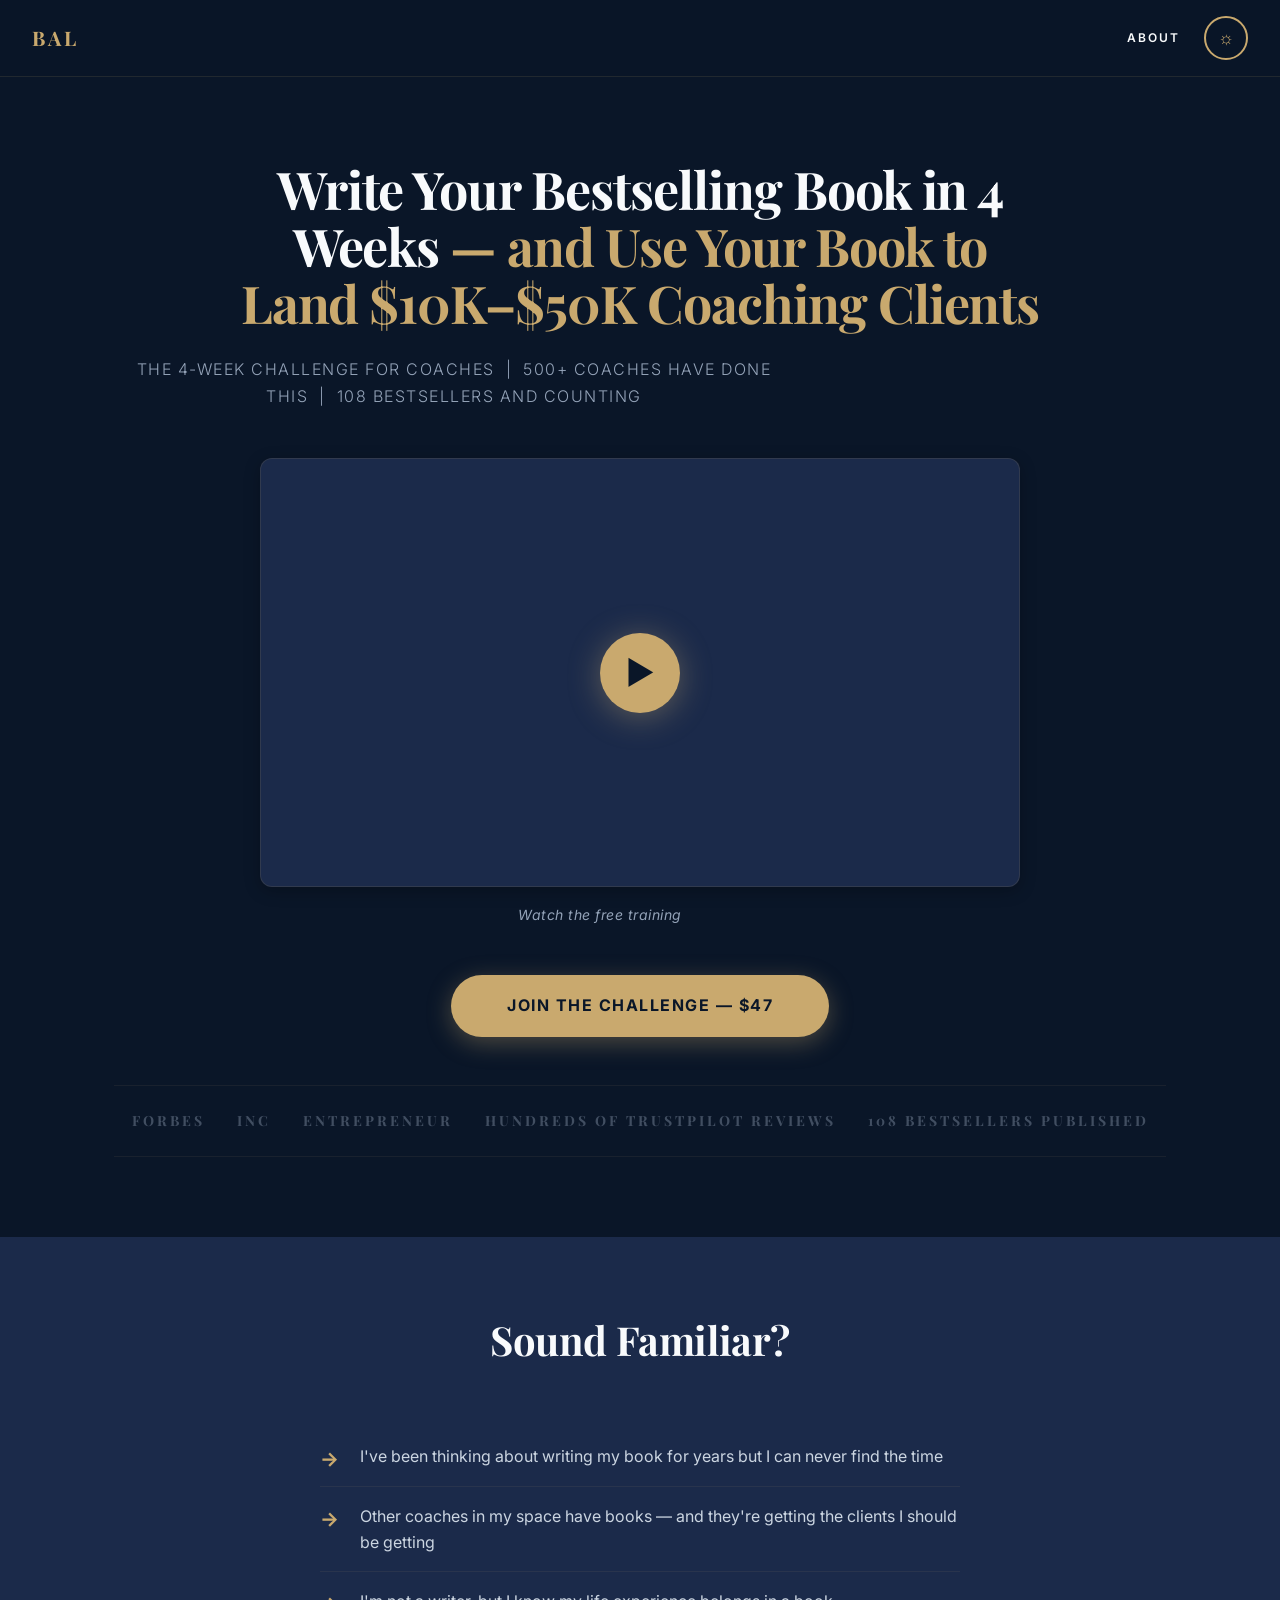
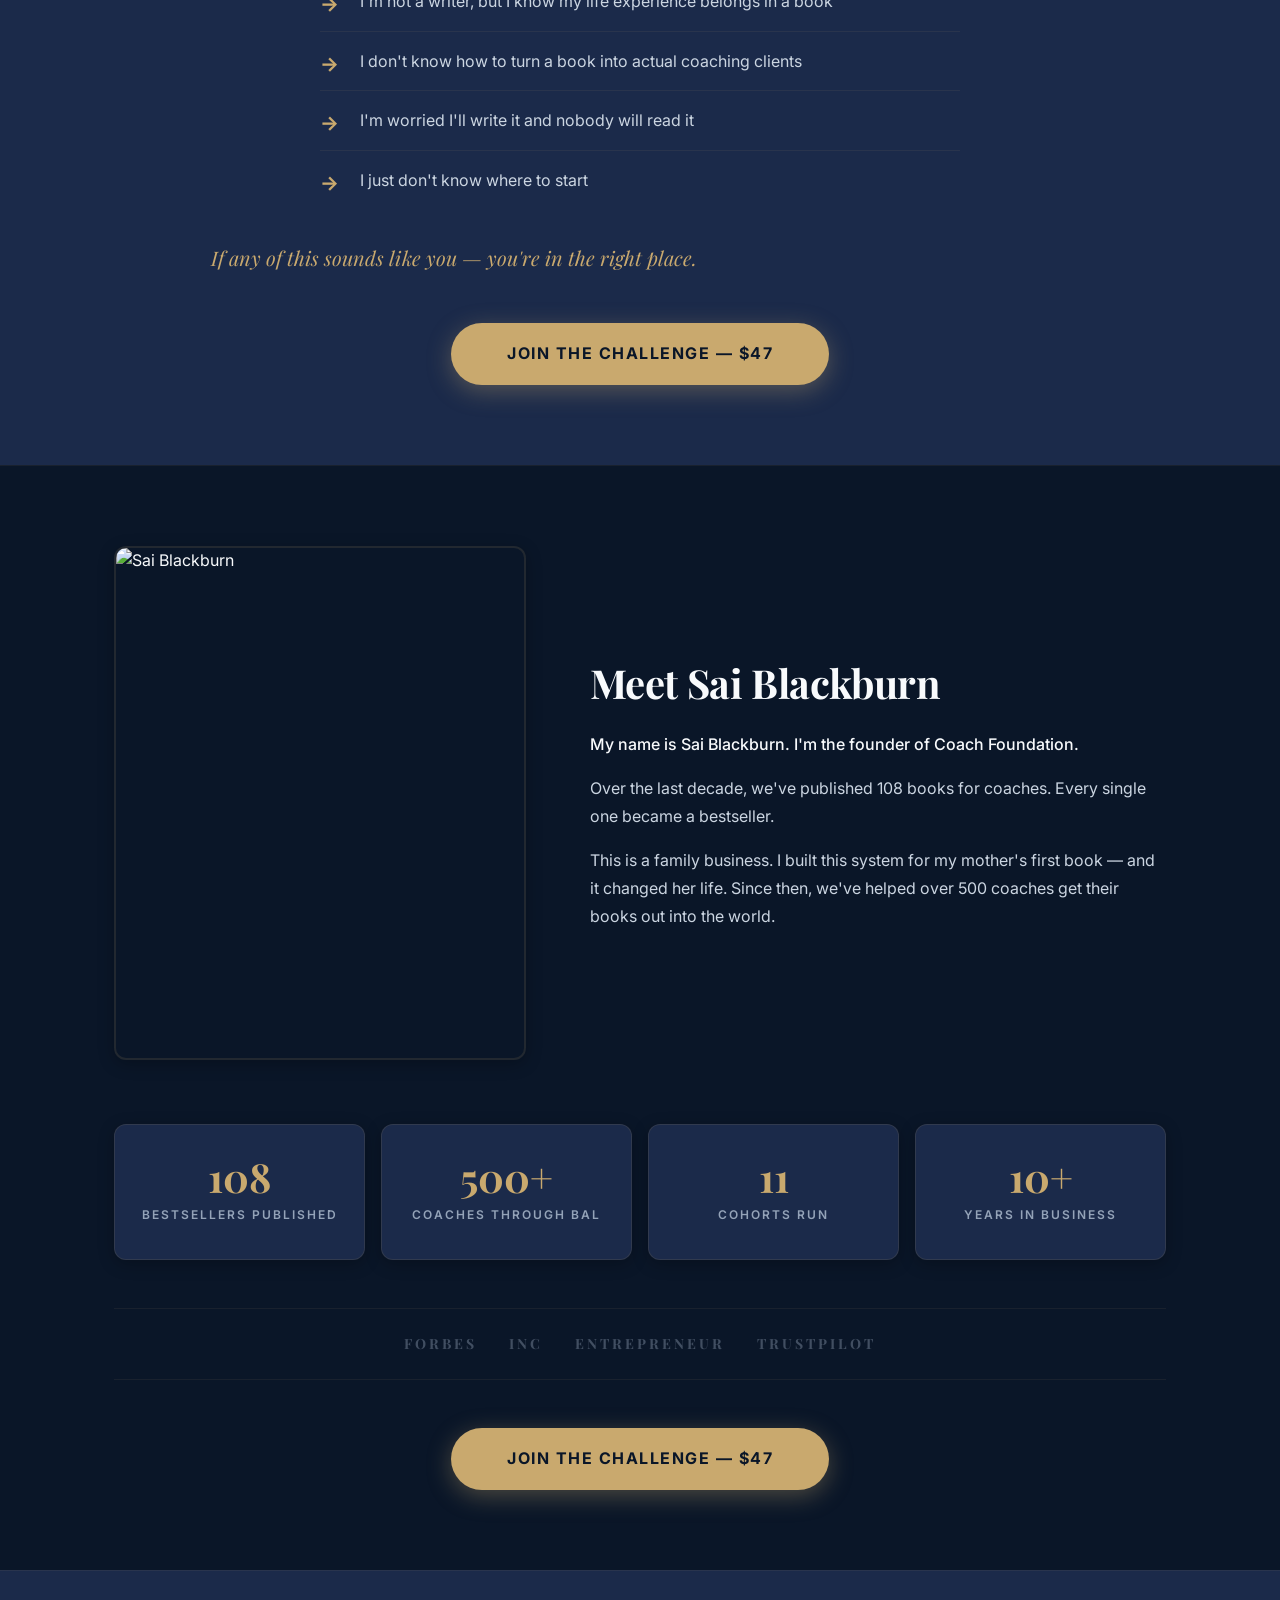
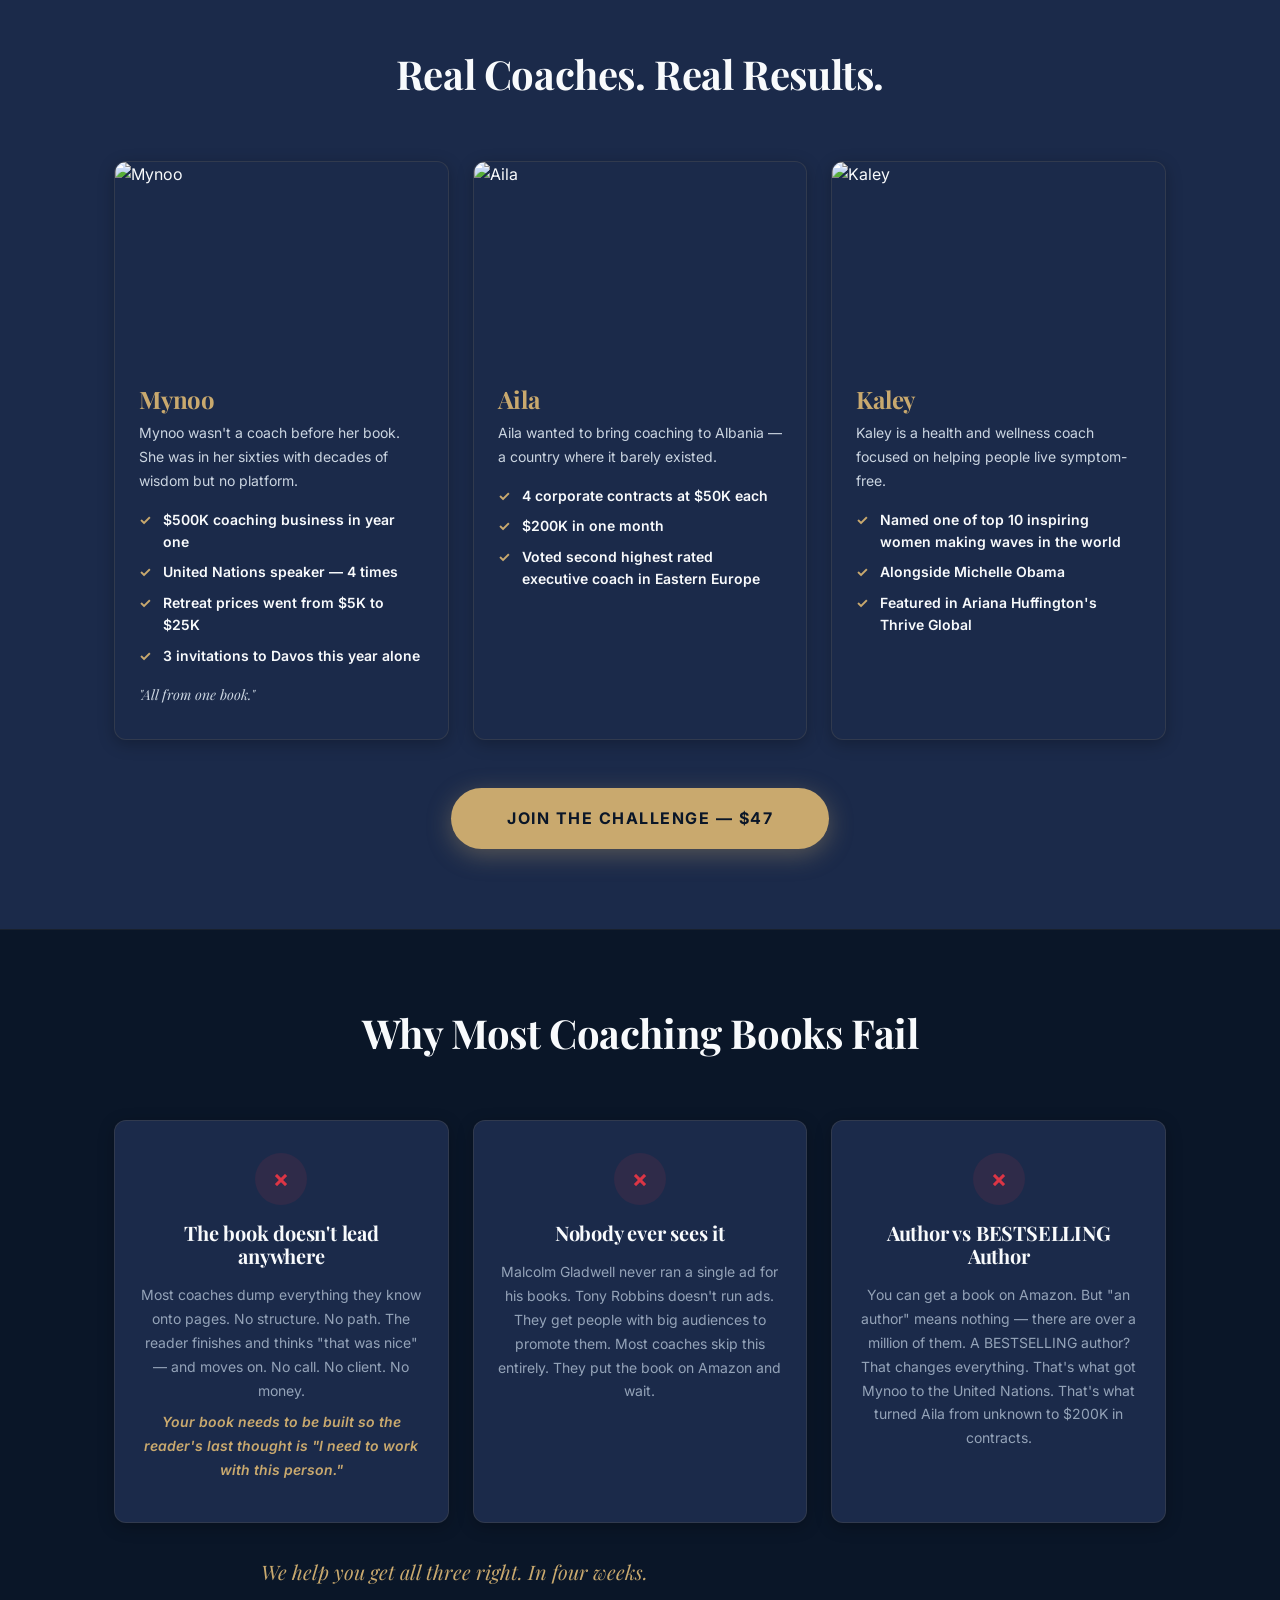
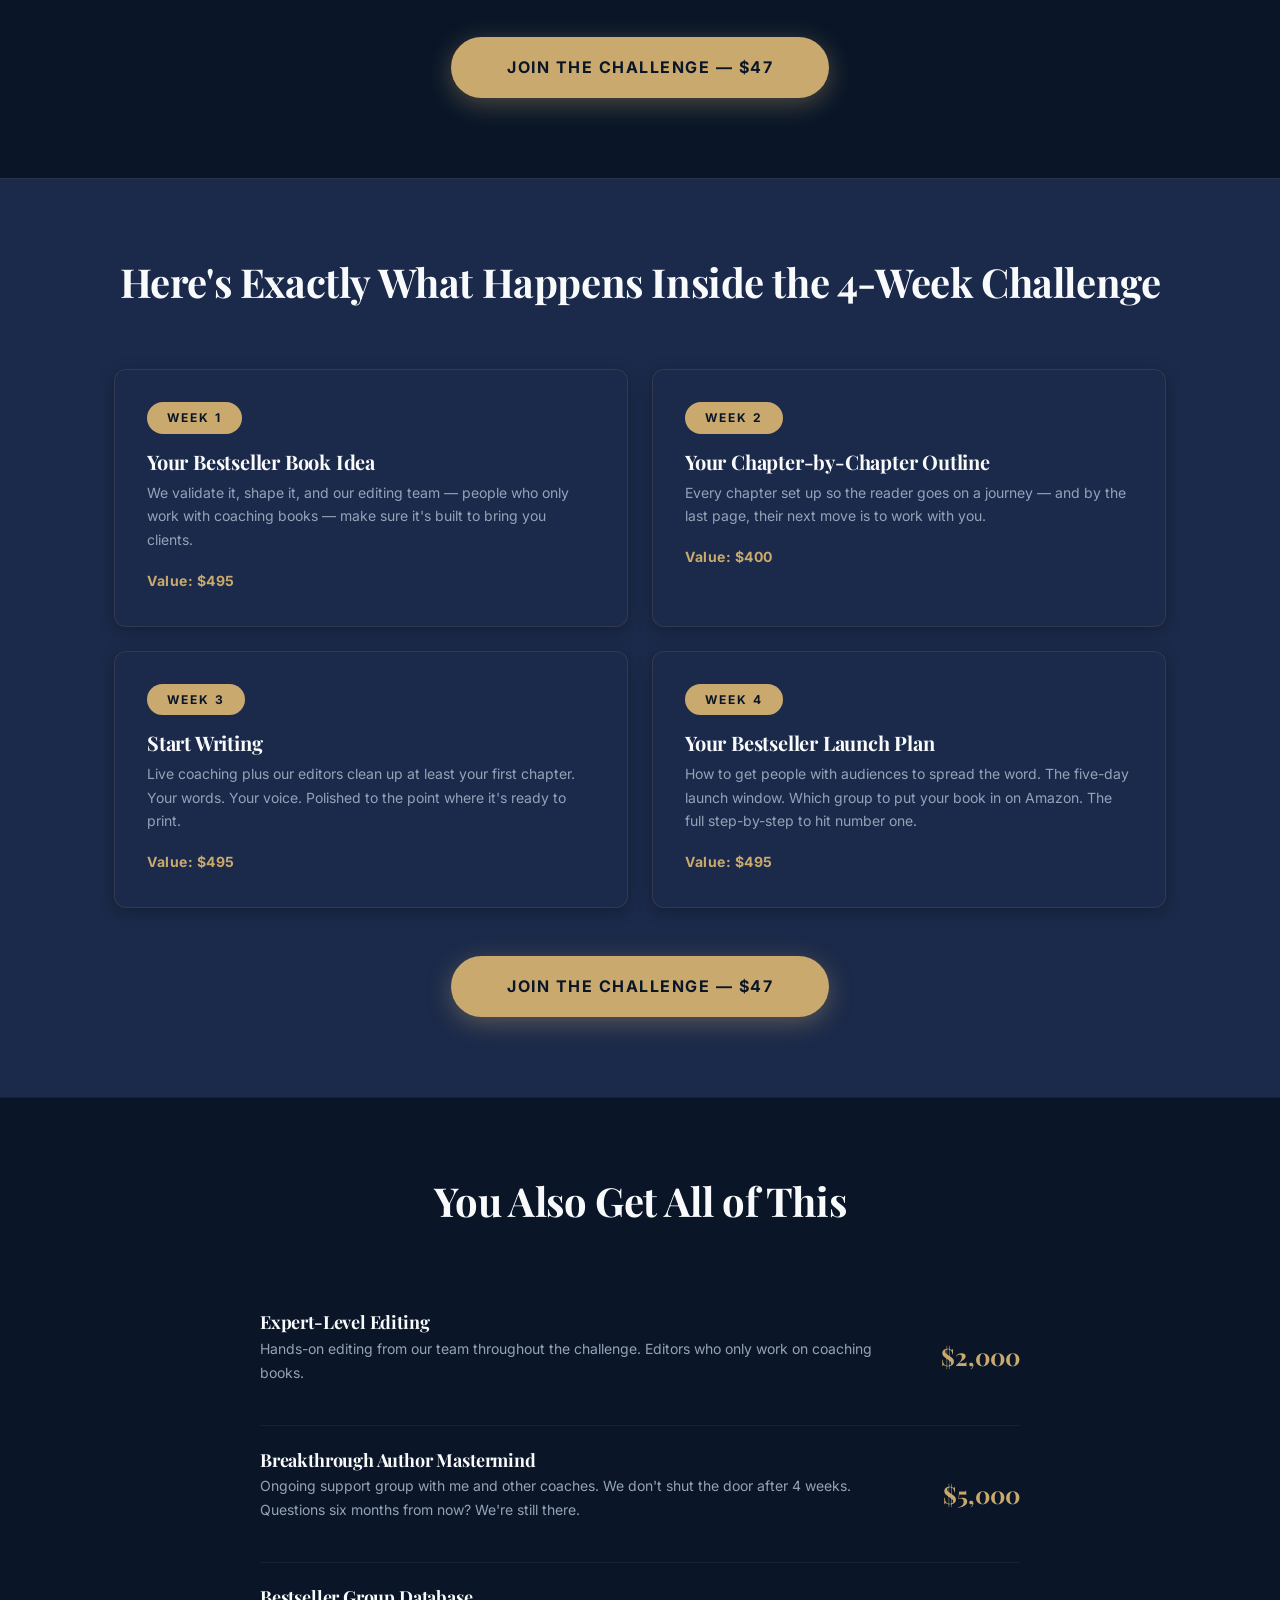
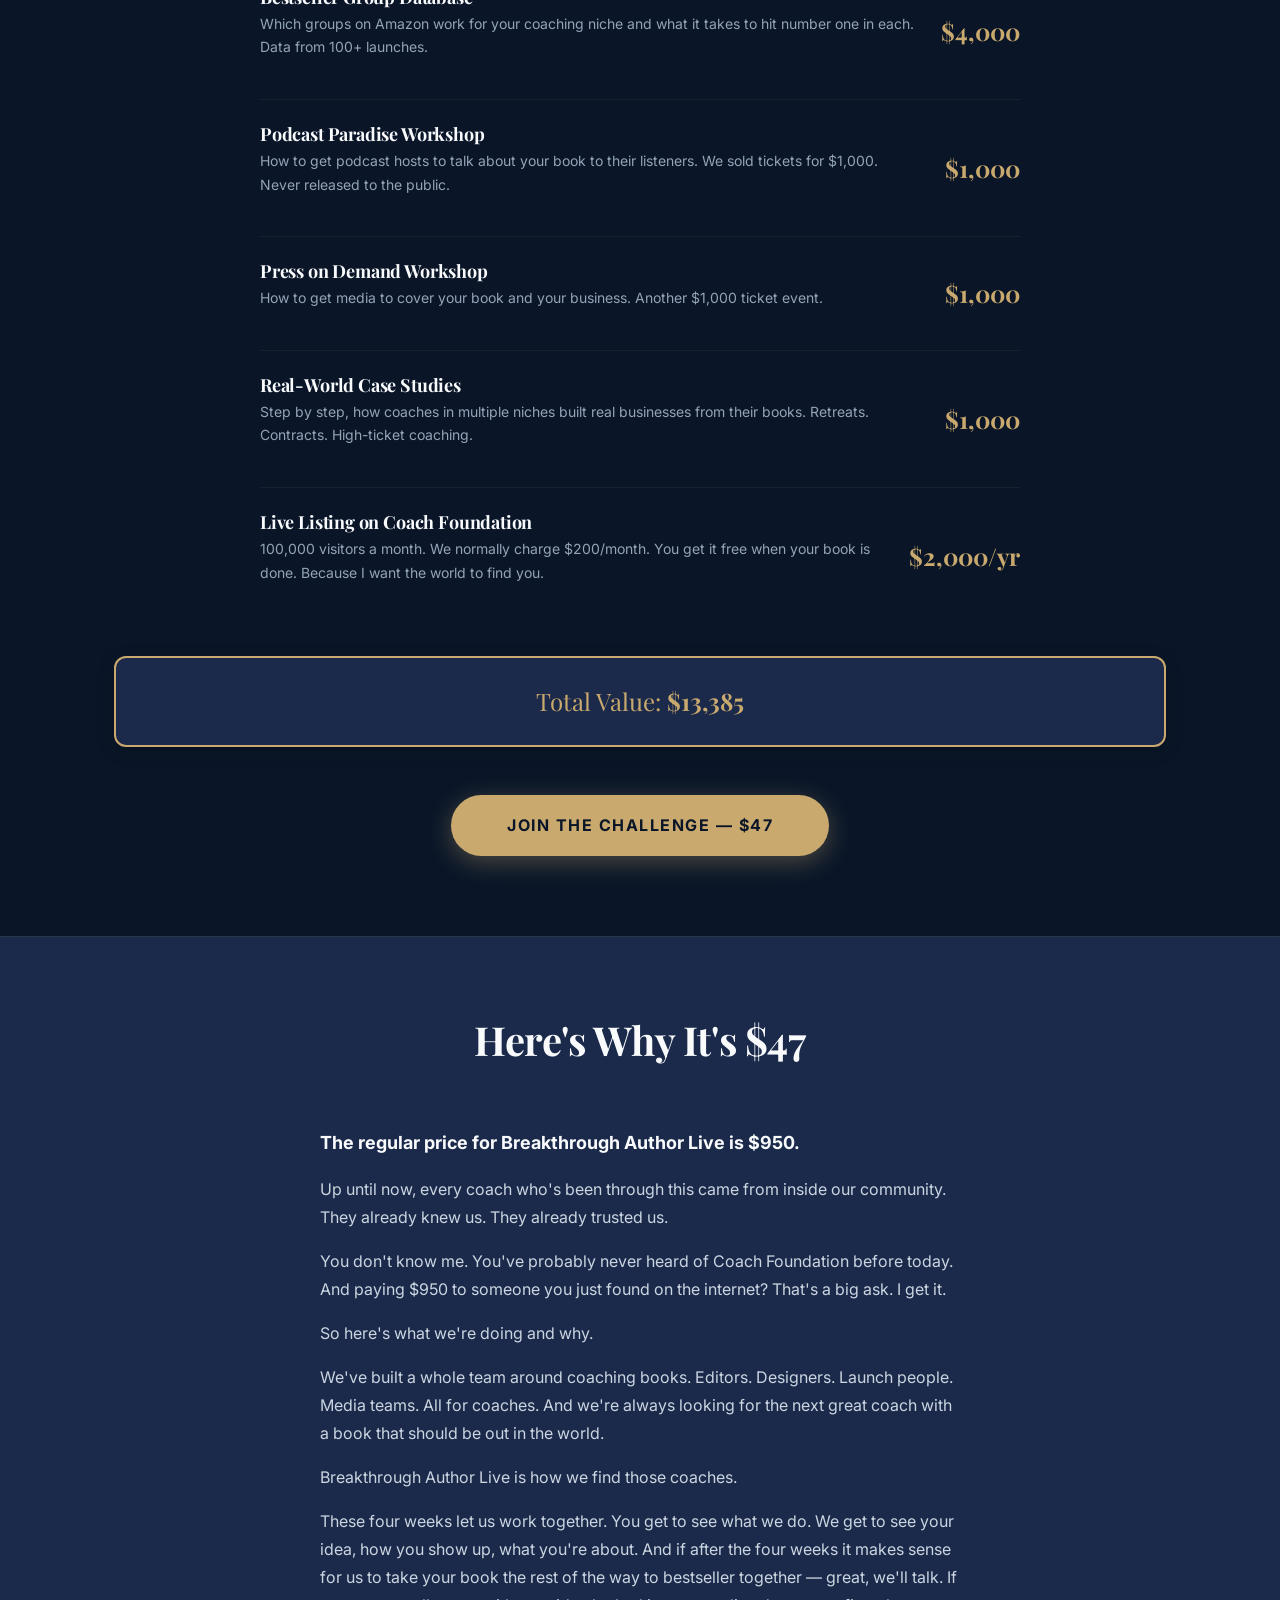
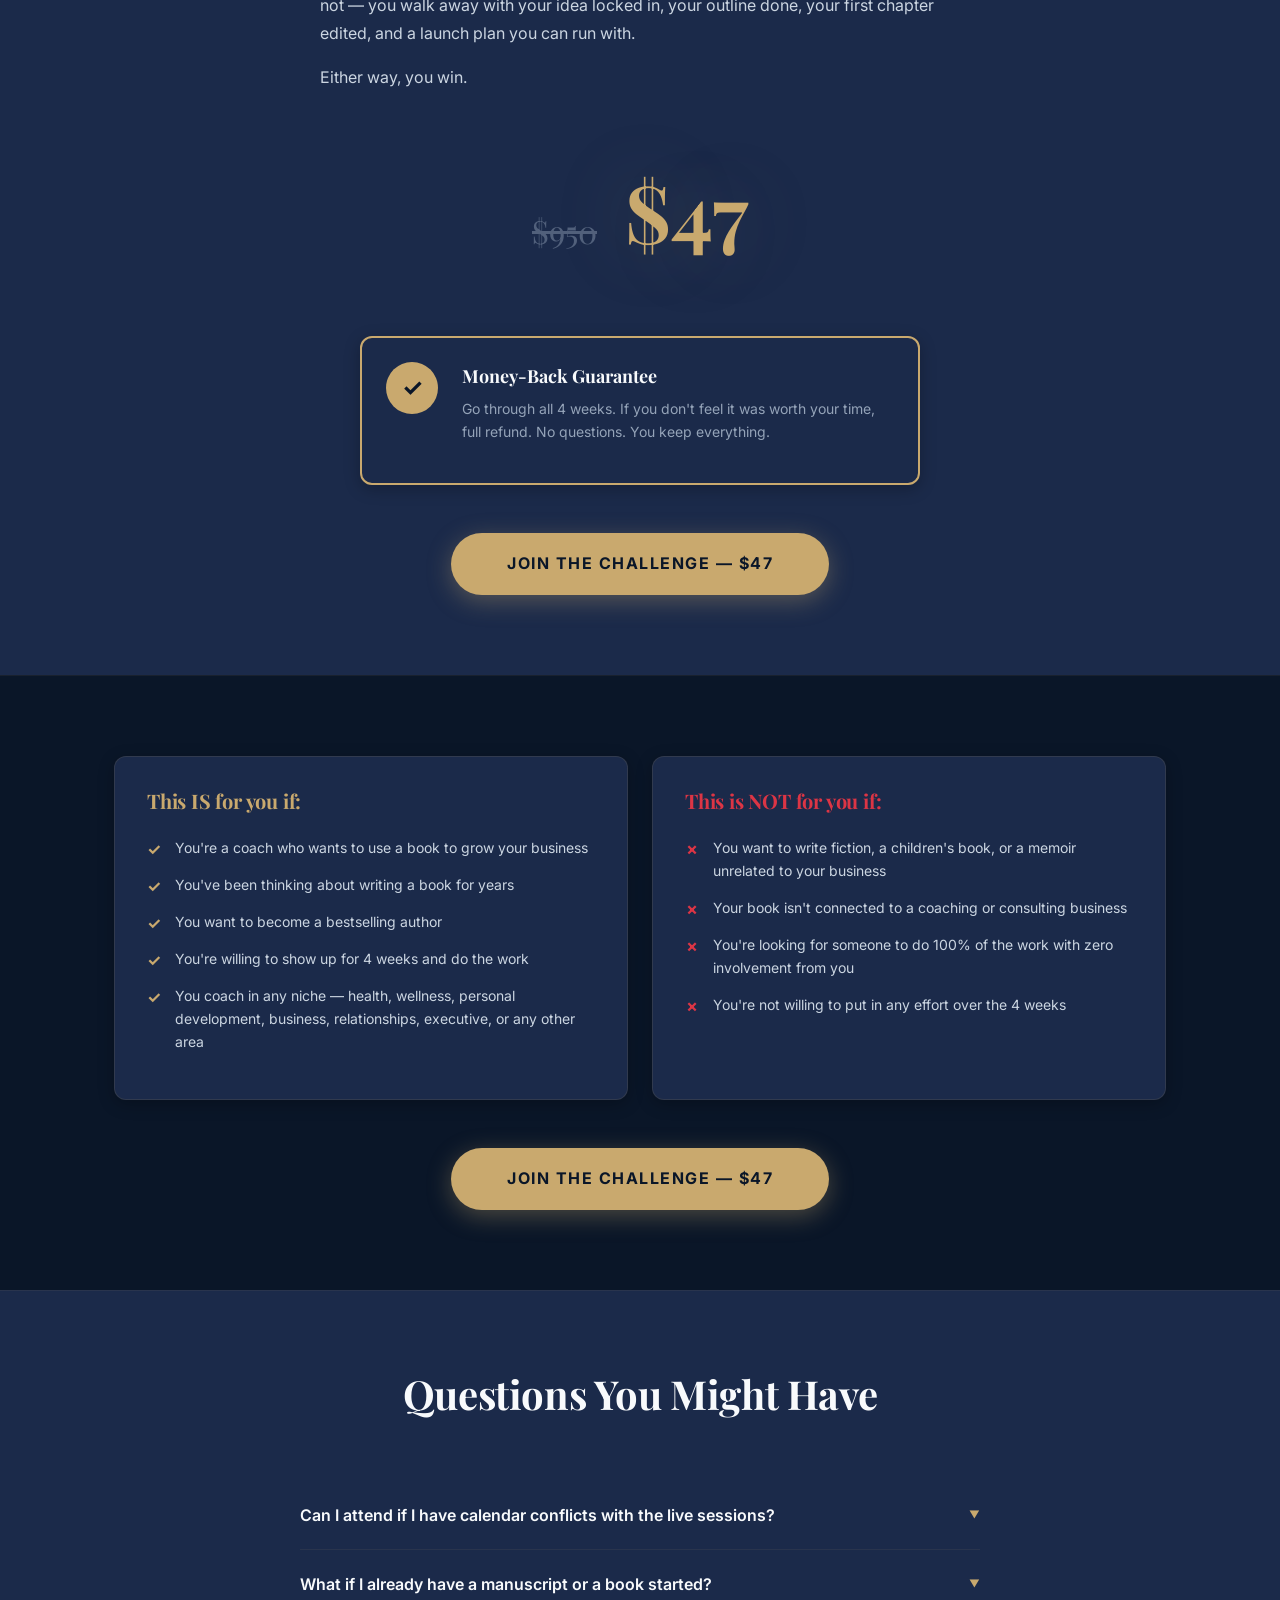
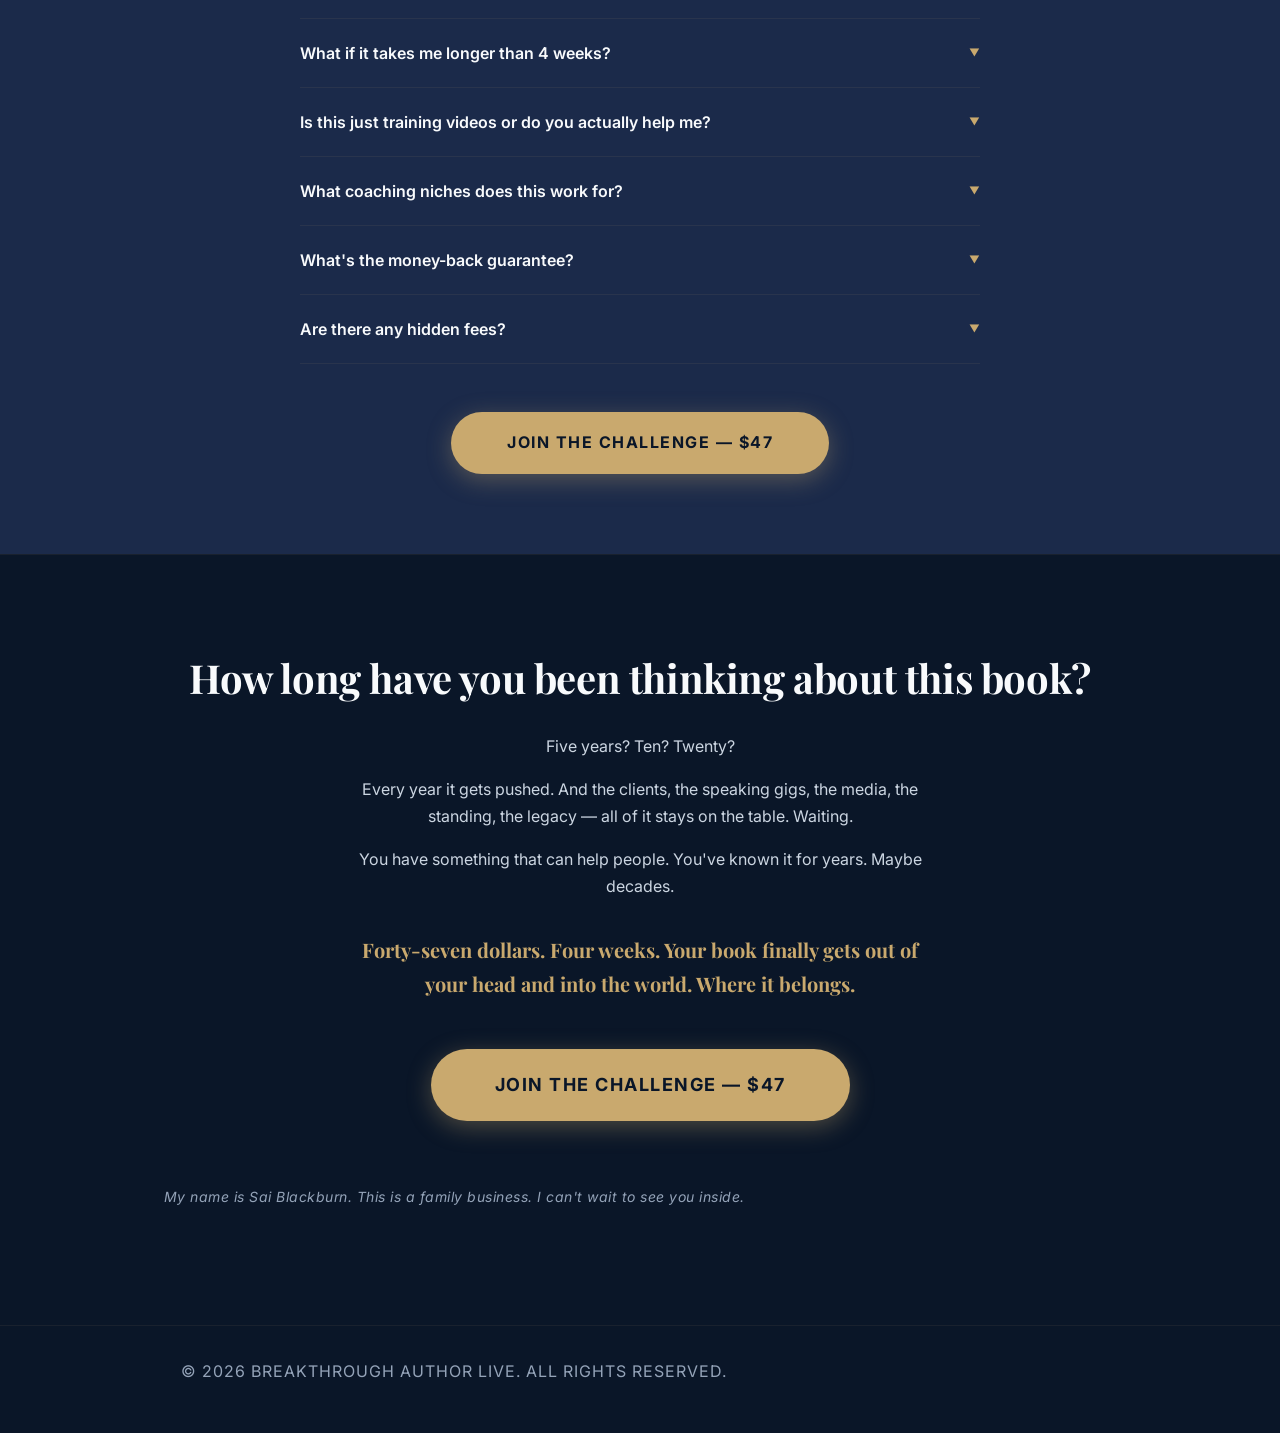
==== commit 00446ecd: "Optimize UI/UX via Pro Max skill: Playfair Display + Inter, scroll animations, enhanced polish - Typ" ====
--- a/index.html
+++ b/index.html
@@ -7,7 +7,7 @@
   <meta name="description" content="The 4-Week Challenge for Coaches. 500+ Coaches Have Done This. 108 Bestsellers and Counting.">
   <link rel="preconnect" href="https://fonts.googleapis.com">
   <link rel="preconnect" href="https://fonts.gstatic.com" crossorigin>
-  <link href="https://fonts.googleapis.com/css2?family=Prata&family=Lato:wght@300;400;700&display=swap" rel="stylesheet">
+  <link href="https://fonts.googleapis.com/css2?family=Inter:wght@300;400;500;600;700&family=Playfair+Display:wght@400;500;600;700&display=swap" rel="stylesheet">
   <link rel="stylesheet" href="styles.css">
 </head>
 <body class="dark-mode">
@@ -52,14 +52,14 @@
   <!-- SECTION 2: SOUND FAMILIAR -->
   <section class="section sound-familiar" id="familiar">
     <div class="container">
-      <h2 class="section-headline">Sound Familiar?</h2>
-      <ul class="check-list">
-        <li>I've been thinking about writing my book for years but I can never find the time</li>
-        <li>Other coaches in my space have books &mdash; and they're getting the clients I should be getting</li>
-        <li>I'm not a writer, but I know my life experience belongs in a book</li>
-        <li>I don't know how to turn a book into actual coaching clients</li>
-        <li>I'm worried I'll write it and nobody will read it</li>
-        <li>I just don't know where to start</li>
+      <h2 class="section-headline fade-in-up">Sound Familiar?</h2>
+      <ul class="check-list stagger-children">
+        <li class="fade-in-up">I've been thinking about writing my book for years but I can never find the time</li>
+        <li class="fade-in-up">Other coaches in my space have books &mdash; and they're getting the clients I should be getting</li>
+        <li class="fade-in-up">I'm not a writer, but I know my life experience belongs in a book</li>
+        <li class="fade-in-up">I don't know how to turn a book into actual coaching clients</li>
+        <li class="fade-in-up">I'm worried I'll write it and nobody will read it</li>
+        <li class="fade-in-up">I just don't know where to start</li>
       </ul>
       <p class="closing-line">If any of this sounds like you &mdash; you're in the right place.</p>
       <a href="#" class="buy-btn">Join the Challenge &mdash; $47</a>
@@ -74,27 +74,27 @@
           <img src="https://placehold.co/400x500/0A1628/C9A96E?text=Sai+Blackburn" alt="Sai Blackburn" class="sai-photo" loading="lazy">
         </div>
         <div class="col-text">
-          <h2 class="section-headline">Meet Sai Blackburn</h2>
+          <h2 class="section-headline fade-in-up">Meet Sai Blackburn</h2>
           <p>My name is Sai Blackburn. I'm the founder of Coach Foundation.</p>
           <p>Over the last decade, we've published 108 books for coaches. Every single one became a bestseller.</p>
           <p>This is a family business. I built this system for my mother's first book &mdash; and it changed her life. Since then, we've helped over 500 coaches get their books out into the world.</p>
         </div>
       </div>
 
-      <div class="stats-grid">
-        <div class="stat-card">
+      <div class="stats-grid stagger-children">
+        <div class="stat-card fade-in-up">
           <span class="stat-number">108</span>
           <span class="stat-label">Bestsellers Published</span>
         </div>
-        <div class="stat-card">
+        <div class="stat-card fade-in-up">
           <span class="stat-number">500+</span>
           <span class="stat-label">Coaches Through BAL</span>
         </div>
-        <div class="stat-card">
+        <div class="stat-card fade-in-up">
           <span class="stat-number">11</span>
           <span class="stat-label">Cohorts Run</span>
         </div>
-        <div class="stat-card">
+        <div class="stat-card fade-in-up">
           <span class="stat-number">10+</span>
           <span class="stat-label">Years in Business</span>
         </div>
@@ -114,10 +114,10 @@
   <!-- SECTION 4: CASE STUDIES -->
   <section class="section case-studies" id="proof">
     <div class="container">
-      <h2 class="section-headline">Real Coaches. Real Results.</h2>
-      <div class="cases-grid">
-
-        <div class="case-card">
+      <h2 class="section-headline fade-in-up">Real Coaches. Real Results.</h2>
+      <div class="cases-grid stagger-children">
+
+        <div class="case-card fade-in-up">
           <img src="https://placehold.co/350x250/1B2A4A/C9A96E?text=Mynoo" alt="Mynoo" class="case-photo" loading="lazy">
           <div class="case-body">
             <h3>Mynoo</h3>
@@ -132,7 +132,7 @@
           </div>
         </div>
 
-        <div class="case-card">
+        <div class="case-card fade-in-up">
           <img src="https://placehold.co/350x250/1B2A4A/C9A96E?text=Aila" alt="Aila" class="case-photo" loading="lazy">
           <div class="case-body">
             <h3>Aila</h3>
@@ -145,7 +145,7 @@
           </div>
         </div>
 
-        <div class="case-card">
+        <div class="case-card fade-in-up">
           <img src="https://placehold.co/350x250/1B2A4A/C9A96E?text=Kaley" alt="Kaley" class="case-photo" loading="lazy">
           <div class="case-body">
             <h3>Kaley</h3>
@@ -166,23 +166,23 @@
   <!-- SECTION 5: WHY MOST FAIL -->
   <section class="section why-fail" id="why-fail">
     <div class="container">
-      <h2 class="section-headline">Why Most Coaching Books Fail</h2>
+      <h2 class="section-headline fade-in-up">Why Most Coaching Books Fail</h2>
       <div class="fail-grid">
 
-        <div class="fail-card">
+        <div class="fail-card fade-in-up">
           <span class="fail-icon">&times;</span>
           <h3>The book doesn't lead anywhere</h3>
           <p>Most coaches dump everything they know onto pages. No structure. No path. The reader finishes and thinks "that was nice" &mdash; and moves on. No call. No client. No money.</p>
           <p class="fail-fix">Your book needs to be built so the reader's last thought is "I need to work with this person."</p>
         </div>
 
-        <div class="fail-card">
+        <div class="fail-card fade-in-up">
           <span class="fail-icon">&times;</span>
           <h3>Nobody ever sees it</h3>
           <p>Malcolm Gladwell never ran a single ad for his books. Tony Robbins doesn't run ads. They get people with big audiences to promote them. Most coaches skip this entirely. They put the book on Amazon and wait.</p>
         </div>
 
-        <div class="fail-card">
+        <div class="fail-card fade-in-up">
           <span class="fail-icon">&times;</span>
           <h3>Author vs BESTSELLING Author</h3>
           <p>You can get a book on Amazon. But "an author" means nothing &mdash; there are over a million of them. A BESTSELLING author? That changes everything. That's what got Mynoo to the United Nations. That's what turned Aila from unknown to $200K in contracts.</p>
@@ -197,31 +197,31 @@
   <!-- SECTION 6: WEEK BY WEEK -->
   <section class="section week-by-week" id="program">
     <div class="container">
-      <h2 class="section-headline">Here's Exactly What Happens Inside the 4-Week Challenge</h2>
+      <h2 class="section-headline fade-in-up">Here's Exactly What Happens Inside the 4-Week Challenge</h2>
       <div class="weeks-grid">
 
-        <div class="week-card">
+        <div class="week-card fade-in-up">
           <span class="week-number">Week 1</span>
           <h3>Your Bestseller Book Idea</h3>
           <p>We validate it, shape it, and our editing team &mdash; people who only work with coaching books &mdash; make sure it's built to bring you clients.</p>
           <span class="week-value">Value: $495</span>
         </div>
 
-        <div class="week-card">
+        <div class="week-card fade-in-up">
           <span class="week-number">Week 2</span>
           <h3>Your Chapter-by-Chapter Outline</h3>
           <p>Every chapter set up so the reader goes on a journey &mdash; and by the last page, their next move is to work with you.</p>
           <span class="week-value">Value: $400</span>
         </div>
 
-        <div class="week-card">
+        <div class="week-card fade-in-up">
           <span class="week-number">Week 3</span>
           <h3>Start Writing</h3>
           <p>Live coaching plus our editors clean up at least your first chapter. Your words. Your voice. Polished to the point where it's ready to print.</p>
           <span class="week-value">Value: $495</span>
         </div>
 
-        <div class="week-card">
+        <div class="week-card fade-in-up">
           <span class="week-number">Week 4</span>
           <h3>Your Bestseller Launch Plan</h3>
           <p>How to get people with audiences to spread the word. The five-day launch window. Which group to put your book in on Amazon. The full step-by-step to hit number one.</p>
@@ -236,7 +236,7 @@
   <!-- SECTION 7: BONUS STACK -->
   <section class="section bonus-stack" id="bonuses">
     <div class="container">
-      <h2 class="section-headline">You Also Get All of This</h2>
+      <h2 class="section-headline fade-in-up">You Also Get All of This</h2>
       <div class="bonus-list">
 
         <div class="bonus-row">
@@ -304,7 +304,7 @@
   <!-- SECTION 8: PRICE -->
   <section class="section price-section" id="price">
     <div class="container">
-      <h2 class="section-headline">Here's Why It's $47</h2>
+      <h2 class="section-headline fade-in-up">Here's Why It's $47</h2>
       <div class="price-copy">
         <p>The regular price for Breakthrough Author Live is $950.</p>
         <p>Up until now, every coach who's been through this came from inside our community. They already knew us. They already trusted us.</p>
@@ -316,12 +316,12 @@
         <p>Either way, you win.</p>
       </div>
 
-      <div class="price-display">
+      <div class="price-display fade-in-up">
         <span class="price-old">$950</span>
         <span class="price-new">$47</span>
       </div>
 
-      <div class="guarantee-badge">
+      <div class="guarantee-badge fade-in-up">
         <span class="guarantee-icon">&#10003;</span>
         <div>
           <strong>Money-Back Guarantee</strong>
@@ -364,7 +364,7 @@
   <!-- SECTION 10: FAQ -->
   <section class="section faq" id="faq">
     <div class="container">
-      <h2 class="section-headline">Questions You Might Have</h2>
+      <h2 class="section-headline fade-in-up">Questions You Might Have</h2>
       <div class="faq-list">
 
         <div class="faq-item">
--- a/styles.css
+++ b/styles.css
@@ -1,11 +1,11 @@
 /* ========================================
    BREAKTHROUGH AUTHOR LIVE — STYLES
-   Premium polish pass: Prata + Lato,
-   consistent spacing, strong hierarchy,
-   visual depth, bold CTAs
+   Optimized via UI/UX Pro Max
+   Typography: Playfair Display + Inter
+   Style: Luxury Minimalist Editorial
    ======================================== */
 
-/* --- CSS Custom Properties --- */
+/* --- CSS Custom Properties (Semantic Tokens) --- */
 :root {
   --navy-primary: #0A1628;
   --navy-secondary: #1B2A4A;
@@ -13,50 +13,78 @@
   --cream-secondary: #F0EBE3;
   --gold: #C9A96E;
   --gold-hover: #B8943F;
+  --gold-wcag: #A16207;
   --white: #FFFFFF;
   --dark-text: #1A1A1A;
 
-  --font-display: 'Prata', Georgia, serif;
-  --font-body: 'Lato', sans-serif;
+  --font-display: 'Playfair Display', Georgia, serif;
+  --font-body: 'Inter', system-ui, sans-serif;
 
   --transition: 0.3s ease;
-
-  /* Spacing scale */
+  --transition-fast: 0.15s ease;
+
+  /* 8dp spacing scale */
+  --space-2xs: 4px;
   --space-xs: 8px;
   --space-sm: 16px;
   --space-md: 24px;
-  --space-lg: 40px;
-  --space-xl: 60px;
-  --space-2xl: 80px;
-  --space-3xl: 100px;
+  --space-lg: 32px;
+  --space-xl: 48px;
+  --space-2xl: 64px;
+  --space-3xl: 80px;
+  --space-4xl: 100px;
+
+  /* Typography scale */
+  --text-xs: 0.75rem;
+  --text-sm: 0.875rem;
+  --text-base: 1rem;
+  --text-lg: 1.125rem;
+  --text-xl: 1.25rem;
+  --text-2xl: 1.5rem;
+  --text-3xl: 2rem;
+  --text-4xl: 2.5rem;
+  --text-5xl: 3.25rem;
+
+  /* Z-index scale */
+  --z-base: 0;
+  --z-card: 10;
+  --z-sticky: 100;
+  --z-nav: 1000;
+  --z-modal: 2000;
 }
 
 /* --- Dark Mode (default) --- */
 body.dark-mode {
   --bg: var(--navy-primary);
   --bg-alt: var(--navy-secondary);
-  --text: var(--white);
-  --text-muted: #A0AEC0;
+  --text: #F8FAFC;
+  --text-secondary: #CBD5E1;
+  --text-muted: #94A3B8;
   --card-bg: var(--navy-secondary);
-  --card-border: rgba(201, 169, 110, 0.15);
-  --card-shadow: 0 4px 20px rgba(0, 0, 0, 0.3);
-  --card-shadow-hover: 0 12px 40px rgba(0, 0, 0, 0.4);
-  --nav-bg: rgba(10, 22, 40, 0.95);
-  --divider: rgba(201, 169, 110, 0.1);
+  --card-border: rgba(201, 169, 110, 0.12);
+  --card-shadow: 0 4px 16px rgba(0, 0, 0, 0.25);
+  --card-shadow-hover: 0 16px 48px rgba(0, 0, 0, 0.35);
+  --nav-bg: rgba(10, 22, 40, 0.92);
+  --divider: rgba(201, 169, 110, 0.08);
+  --cta-glow: 0 6px 24px rgba(201, 169, 110, 0.35);
+  --cta-glow-hover: 0 12px 48px rgba(201, 169, 110, 0.5);
 }
 
 /* --- Light Mode --- */
 body.light-mode {
   --bg: var(--cream-bg);
   --bg-alt: var(--cream-secondary);
-  --text: var(--dark-text);
-  --text-muted: #5A6577;
+  --text: #1A1A1A;
+  --text-secondary: #44403C;
+  --text-muted: #64748B;
   --card-bg: var(--white);
-  --card-border: rgba(10, 22, 40, 0.08);
-  --card-shadow: 0 4px 20px rgba(0, 0, 0, 0.06);
-  --card-shadow-hover: 0 12px 40px rgba(0, 0, 0, 0.12);
-  --nav-bg: rgba(250, 247, 242, 0.95);
-  --divider: rgba(10, 22, 40, 0.06);
+  --card-border: rgba(10, 22, 40, 0.06);
+  --card-shadow: 0 4px 16px rgba(0, 0, 0, 0.05);
+  --card-shadow-hover: 0 16px 48px rgba(0, 0, 0, 0.1);
+  --nav-bg: rgba(250, 247, 242, 0.92);
+  --divider: rgba(10, 22, 40, 0.05);
+  --cta-glow: 0 6px 24px rgba(184, 148, 63, 0.25);
+  --cta-glow-hover: 0 12px 48px rgba(184, 148, 63, 0.4);
 }
 
 /* --- Reset & Base --- */
@@ -79,6 +107,17 @@
   line-height: 1.6;
   transition: background-color var(--transition), color var(--transition);
   -webkit-font-smoothing: antialiased;
+  -moz-osx-font-smoothing: grayscale;
+}
+
+/* Reduced motion support */
+@media (prefers-reduced-motion: reduce) {
+  *, *::before, *::after {
+    animation-duration: 0.01ms !important;
+    transition-duration: 0.01ms !important;
+  }
+  html { scroll-behavior: auto; }
+  .fade-in-up { opacity: 1 !important; transform: none !important; }
 }
 
 img {
@@ -97,42 +136,60 @@
   color: var(--gold-hover);
 }
 
+/* Focus states — accessibility */
+*:focus-visible {
+  outline: 3px solid var(--gold);
+  outline-offset: 2px;
+  border-radius: 4px;
+}
+
 /* --- Typography Hierarchy --- */
 h1, h2, h3, h4 {
   font-family: var(--font-display);
-  font-weight: 400;
-  line-height: 1.2;
+  font-weight: 700;
+  line-height: 1.15;
   color: var(--text);
-}
-
-h1 {
-  font-size: clamp(2.2rem, 5.5vw, 3rem);
-  margin-bottom: var(--space-md);
-}
-
-h2 {
-  font-size: clamp(1.75rem, 4vw, 2.25rem);
-  margin-bottom: var(--space-sm);
-}
-
-h3 {
-  font-size: clamp(1.25rem, 2.5vw, 1.5rem);
-  margin-bottom: 12px;
-}
+  letter-spacing: -0.01em;
+}
+
+h1 { font-size: clamp(var(--text-3xl), 5.5vw, var(--text-5xl)); margin-bottom: var(--space-md); }
+h2 { font-size: clamp(var(--text-2xl), 4vw, var(--text-4xl)); margin-bottom: var(--space-sm); }
+h3 { font-size: clamp(var(--text-xl), 2.5vw, var(--text-2xl)); margin-bottom: var(--space-xs); }
 
 p {
-  font-size: 16px;
+  font-size: var(--text-base);
   margin-bottom: var(--space-sm);
   line-height: 1.7;
-  max-width: 700px;
+  max-width: 680px;
 }
 
 /* --- Container --- */
 .container {
   max-width: 1100px;
   margin: 0 auto;
-  padding: 0 20px;
-}
+  padding: 0 var(--space-md);
+}
+
+/* --- Scroll Animations --- */
+.fade-in-up {
+  opacity: 0;
+  transform: translateY(24px);
+  transition: opacity 0.6s ease-out, transform 0.6s ease-out;
+}
+
+.fade-in-up.visible {
+  opacity: 1;
+  transform: translateY(0);
+}
+
+/* Stagger children */
+.stagger-children .fade-in-up:nth-child(1) { transition-delay: 0ms; }
+.stagger-children .fade-in-up:nth-child(2) { transition-delay: 60ms; }
+.stagger-children .fade-in-up:nth-child(3) { transition-delay: 120ms; }
+.stagger-children .fade-in-up:nth-child(4) { transition-delay: 180ms; }
+.stagger-children .fade-in-up:nth-child(5) { transition-delay: 240ms; }
+.stagger-children .fade-in-up:nth-child(6) { transition-delay: 300ms; }
+.stagger-children .fade-in-up:nth-child(7) { transition-delay: 360ms; }
 
 /* --- Navigation --- */
 .nav {
@@ -140,21 +197,27 @@
   top: 0;
   left: 0;
   right: 0;
-  z-index: 1000;
+  z-index: var(--z-nav);
   display: flex;
   align-items: center;
   justify-content: space-between;
-  padding: 16px 32px;
+  padding: var(--space-sm) var(--space-lg);
   background: var(--nav-bg);
-  backdrop-filter: blur(12px);
+  backdrop-filter: blur(16px);
+  -webkit-backdrop-filter: blur(16px);
   border-bottom: 1px solid var(--card-border);
-  transition: background var(--transition);
+  transition: background var(--transition), padding var(--transition);
+}
+
+.nav.scrolled {
+  padding: var(--space-xs) var(--space-lg);
+  box-shadow: 0 2px 12px rgba(0,0,0,0.1);
 }
 
 .nav-logo {
   font-family: var(--font-display);
-  font-size: 1.6rem;
-  font-weight: 400;
+  font-size: var(--text-xl);
+  font-weight: 700;
   color: var(--gold);
   letter-spacing: 3px;
 }
@@ -162,16 +225,17 @@
 .nav-links {
   display: flex;
   align-items: center;
-  gap: 24px;
+  gap: var(--space-md);
 }
 
 .nav-links a {
   font-family: var(--font-body);
-  font-size: 0.85rem;
-  font-weight: 700;
+  font-size: var(--text-xs);
+  font-weight: 600;
   color: var(--text);
-  letter-spacing: 1.5px;
+  letter-spacing: 2px;
   text-transform: uppercase;
+  padding: var(--space-xs) 0;
 }
 
 .nav-links a:hover,
@@ -184,8 +248,8 @@
   background: none;
   border: 2px solid var(--gold);
   border-radius: 50%;
-  width: 40px;
-  height: 40px;
+  width: 44px;
+  height: 44px;
   cursor: pointer;
   display: flex;
   align-items: center;
@@ -193,6 +257,7 @@
   font-size: 1.1rem;
   color: var(--gold);
   transition: all var(--transition);
+  touch-action: manipulation;
 }
 
 .theme-toggle:hover {
@@ -207,38 +272,48 @@
 
 /* --- Sections --- */
 .section {
-  padding: var(--space-2xl) 0;
+  padding: var(--space-3xl) 0;
+  position: relative;
 }
 
 .section-headline {
   font-family: var(--font-display);
-  font-size: clamp(1.75rem, 4vw, 2.25rem);
-  font-weight: 400;
+  font-size: clamp(var(--text-2xl), 4vw, var(--text-4xl));
+  font-weight: 700;
   text-align: center;
-  margin-bottom: var(--space-xl);
-  line-height: 1.2;
+  margin-bottom: var(--space-2xl);
+  line-height: 1.15;
   color: var(--text);
-}
-
-/* Section divider — subtle gold line between sections */
+  letter-spacing: -0.01em;
+}
+
+/* Alternating section backgrounds */
 .section + .section {
   border-top: 1px solid var(--divider);
 }
 
 /* --- HERO --- */
 .hero {
-  padding: 160px 0 var(--space-2xl);
+  padding: 160px 0 var(--space-3xl);
   text-align: center;
   background: var(--bg);
+  min-height: 90vh;
+  display: flex;
+  align-items: center;
+}
+
+.hero .container {
+  width: 100%;
 }
 
 .hero-headline {
   font-family: var(--font-display);
-  font-size: clamp(2.2rem, 5.5vw, 3rem);
-  font-weight: 400;
-  line-height: 1.2;
-  max-width: 800px;
+  font-size: clamp(var(--text-3xl), 5.5vw, var(--text-5xl));
+  font-weight: 700;
+  line-height: 1.1;
+  max-width: 820px;
   margin: 0 auto var(--space-md);
+  letter-spacing: -0.02em;
 }
 
 .gold {
@@ -246,11 +321,12 @@
 }
 
 .hero-sub {
-  font-size: clamp(0.9rem, 1.8vw, 1.05rem);
+  font-size: clamp(var(--text-sm), 1.8vw, var(--text-base));
   color: var(--text-muted);
   margin-bottom: var(--space-xl);
-  letter-spacing: 1px;
+  letter-spacing: 1.5px;
   font-weight: 300;
+  text-transform: uppercase;
 }
 
 /* VSL Placeholder */
@@ -271,7 +347,7 @@
 }
 
 .light-mode .vsl-placeholder {
-  background: #ddd8d0;
+  background: #E5E0D8;
 }
 
 .play-btn {
@@ -289,59 +365,81 @@
   font-size: 2rem;
   color: var(--navy-primary);
   cursor: pointer;
-  transition: transform var(--transition), background var(--transition), box-shadow var(--transition);
-  box-shadow: 0 4px 30px rgba(201, 169, 110, 0.4);
+  transition: transform 0.25s ease-out, background var(--transition), box-shadow var(--transition);
+  box-shadow: 0 4px 32px rgba(201, 169, 110, 0.4);
+  touch-action: manipulation;
 }
 
 .play-btn:hover {
-  transform: translate(-50%, -50%) scale(1.1);
+  transform: translate(-50%, -50%) scale(1.08);
   background: var(--gold-hover);
-  box-shadow: 0 8px 40px rgba(201, 169, 110, 0.5);
+  box-shadow: 0 8px 48px rgba(201, 169, 110, 0.55);
+}
+
+.play-btn:active {
+  transform: translate(-50%, -50%) scale(0.97);
 }
 
 .vsl-caption {
   text-align: center;
-  margin-top: 14px;
-  font-size: 0.85rem;
+  margin-top: var(--space-sm);
+  font-size: var(--text-sm);
   color: var(--text-muted);
   font-style: italic;
   letter-spacing: 0.5px;
 }
 
-/* --- Buy Button --- */
+/* --- Buy Button (Primary CTA) --- */
 .buy-btn {
   display: inline-block;
   background: var(--gold);
   color: var(--navy-primary);
   font-family: var(--font-body);
-  font-size: 1.05rem;
-  font-weight: 700;
-  padding: 18px 52px;
+  font-size: var(--text-base);
+  font-weight: 700;
+  padding: 18px 56px;
   border-radius: 50px;
   text-align: center;
-  letter-spacing: 1px;
+  letter-spacing: 1.5px;
   text-transform: uppercase;
-  transition: all var(--transition);
-  margin: var(--space-lg) auto 0;
+  transition: all 0.25s ease-out;
+  margin: var(--space-xl) auto 0;
   cursor: pointer;
   border: none;
   min-height: 54px;
-  box-shadow: 0 4px 20px rgba(201, 169, 110, 0.3);
+  min-width: 44px;
+  box-shadow: var(--cta-glow);
+  touch-action: manipulation;
+  position: relative;
+  overflow: hidden;
+}
+
+.buy-btn::after {
+  content: '';
+  position: absolute;
+  inset: 0;
+  background: linear-gradient(135deg, rgba(255,255,255,0.2) 0%, transparent 50%);
+  opacity: 0;
+  transition: opacity var(--transition);
 }
 
 .buy-btn:hover {
   background: var(--gold-hover);
   color: var(--navy-primary);
   transform: translateY(-3px);
-  box-shadow: 0 10px 40px rgba(201, 169, 110, 0.45);
+  box-shadow: var(--cta-glow-hover);
+}
+
+.buy-btn:hover::after {
+  opacity: 1;
 }
 
 .buy-btn:active {
-  transform: translateY(-1px);
+  transform: translateY(-1px) scale(0.98);
 }
 
 .buy-btn-large {
-  font-size: 1.2rem;
+  font-size: var(--text-lg);
   padding: 22px 64px;
 }
 
@@ -359,7 +457,7 @@
   flex-wrap: wrap;
   justify-content: center;
   align-items: center;
-  gap: 36px;
+  gap: var(--space-lg);
   margin-top: var(--space-xl);
   padding: var(--space-md) 0;
   border-top: 1px solid var(--divider);
@@ -368,11 +466,17 @@
 
 .trust-item {
   font-family: var(--font-display);
-  font-size: 0.9rem;
+  font-size: var(--text-sm);
   color: var(--text-muted);
-  opacity: 0.45;
+  opacity: 0.4;
   letter-spacing: 3px;
   text-transform: uppercase;
+  font-weight: 700;
+  transition: opacity var(--transition);
+}
+
+.trust-item:hover {
+  opacity: 0.7;
 }
 
 /* --- Sound Familiar --- */
@@ -382,16 +486,17 @@
 
 .check-list {
   list-style: none;
-  max-width: 660px;
+  max-width: 640px;
   margin: 0 auto var(--space-lg);
 }
 
 .check-list li {
   position: relative;
-  padding: 16px 0 16px 40px;
-  font-size: 1rem;
+  padding: var(--space-sm) 0 var(--space-sm) 40px;
+  font-size: var(--text-base);
   line-height: 1.65;
   border-bottom: 1px solid var(--divider);
+  color: var(--text-secondary);
 }
 
 .check-list li:last-child {
@@ -402,16 +507,16 @@
   content: "\2192";
   position: absolute;
   left: 0;
-  top: 16px;
-  color: var(--gold);
-  font-size: 1.2rem;
+  top: var(--space-sm);
+  color: var(--gold);
+  font-size: var(--text-xl);
   font-weight: 700;
 }
 
 .closing-line {
   text-align: center;
   font-family: var(--font-display);
-  font-size: 1.25rem;
+  font-size: var(--text-xl);
   font-style: italic;
   color: var(--gold);
   margin: var(--space-lg) 0 0;
@@ -421,15 +526,18 @@
 .two-col {
   display: grid;
   grid-template-columns: 1fr 1.4fr;
-  gap: var(--space-xl);
+  gap: var(--space-2xl);
   align-items: center;
-  margin-bottom: var(--space-xl);
+  margin-bottom: var(--space-2xl);
 }
 
 .sai-photo {
   border-radius: 12px;
   border: 2px solid var(--card-border);
   box-shadow: var(--card-shadow);
+  aspect-ratio: 4/5;
+  object-fit: cover;
+  width: 100%;
 }
 
 .col-text h2 {
@@ -439,21 +547,22 @@
 
 .col-text p {
   margin-bottom: var(--space-sm);
-  font-size: 1rem;
-  color: var(--text-muted);
+  font-size: var(--text-base);
+  color: var(--text-secondary);
   max-width: 100%;
+  line-height: 1.75;
 }
 
 .col-text p:first-of-type {
   color: var(--text);
-  font-weight: 400;
+  font-weight: 500;
 }
 
 /* --- Stats Grid --- */
 .stats-grid {
   display: grid;
   grid-template-columns: repeat(4, 1fr);
-  gap: var(--space-md);
+  gap: var(--space-sm);
   margin: var(--space-xl) 0;
 }
 
@@ -464,7 +573,7 @@
   padding: var(--space-lg) var(--space-sm);
   text-align: center;
   box-shadow: var(--card-shadow);
-  transition: transform var(--transition), box-shadow var(--transition);
+  transition: transform 0.25s ease-out, box-shadow 0.25s ease-out;
 }
 
 .stat-card:hover {
@@ -475,17 +584,19 @@
 .stat-number {
   display: block;
   font-family: var(--font-display);
-  font-size: 2.4rem;
-  color: var(--gold);
-  margin-bottom: var(--space-xs);
+  font-size: var(--text-4xl);
+  font-weight: 700;
+  color: var(--gold);
+  margin-bottom: var(--space-2xs);
+  line-height: 1;
 }
 
 .stat-label {
-  font-size: 0.75rem;
+  font-size: var(--text-xs);
   color: var(--text-muted);
   text-transform: uppercase;
-  letter-spacing: 1.5px;
-  font-weight: 700;
+  letter-spacing: 2px;
+  font-weight: 600;
 }
 
 /* --- Case Studies --- */
@@ -505,7 +616,7 @@
   border-radius: 12px;
   overflow: hidden;
   box-shadow: var(--card-shadow);
-  transition: transform var(--transition), box-shadow var(--transition);
+  transition: transform 0.25s ease-out, box-shadow 0.25s ease-out;
 }
 
 .case-card:hover {
@@ -525,29 +636,29 @@
 
 .case-body h3 {
   font-family: var(--font-display);
-  font-size: 1.5rem;
-  color: var(--gold);
-  margin-bottom: 12px;
+  font-size: var(--text-2xl);
+  color: var(--gold);
+  margin-bottom: var(--space-xs);
 }
 
 .case-body p {
-  font-size: 0.9rem;
-  margin-bottom: 12px;
-  color: var(--text-muted);
+  font-size: var(--text-sm);
+  margin-bottom: var(--space-xs);
+  color: var(--text-secondary);
   max-width: 100%;
 }
 
 .results-list {
   list-style: none;
-  margin: 16px 0;
+  margin: var(--space-sm) 0;
 }
 
 .results-list li {
   position: relative;
   padding-left: 24px;
-  margin-bottom: 8px;
-  font-size: 0.88rem;
-  font-weight: 700;
+  margin-bottom: var(--space-xs);
+  font-size: var(--text-sm);
+  font-weight: 600;
   color: var(--text);
 }
 
@@ -563,8 +674,8 @@
   font-family: var(--font-display);
   font-style: italic;
   color: var(--gold);
-  font-size: 1.1rem;
-  margin-top: 8px;
+  font-size: var(--text-lg);
+  margin-top: var(--space-xs);
 }
 
 /* --- Why Fail --- */
@@ -586,7 +697,7 @@
   padding: var(--space-lg) var(--space-md);
   text-align: center;
   box-shadow: var(--card-shadow);
-  transition: transform var(--transition), box-shadow var(--transition);
+  transition: transform 0.25s ease-out, box-shadow 0.25s ease-out;
 }
 
 .fail-card:hover {
@@ -601,31 +712,32 @@
   width: 52px;
   height: 52px;
   border-radius: 50%;
-  background: rgba(220, 53, 69, 0.12);
+  background: rgba(220, 53, 69, 0.1);
   color: #dc3545;
-  font-size: 1.6rem;
+  font-size: var(--text-2xl);
   font-weight: 700;
   margin-bottom: var(--space-sm);
 }
 
 .fail-card h3 {
   font-family: var(--font-display);
-  font-size: 1.25rem;
+  font-size: var(--text-xl);
   margin-bottom: var(--space-sm);
   color: var(--text);
 }
 
 .fail-card p {
-  font-size: 0.9rem;
+  font-size: var(--text-sm);
   color: var(--text-muted);
-  margin-bottom: 10px;
+  margin-bottom: var(--space-xs);
   max-width: 100%;
+  line-height: 1.7;
 }
 
 .fail-fix {
   color: var(--gold) !important;
   font-style: italic;
-  font-weight: 700;
+  font-weight: 600;
 }
 
 /* --- Week by Week --- */
@@ -645,7 +757,7 @@
   border-radius: 12px;
   padding: var(--space-lg);
   box-shadow: var(--card-shadow);
-  transition: transform var(--transition), box-shadow var(--transition);
+  transition: transform 0.25s ease-out, box-shadow 0.25s ease-out;
 }
 
 .week-card:hover {
@@ -658,31 +770,32 @@
   background: var(--gold);
   color: var(--navy-primary);
   font-weight: 700;
-  font-size: 0.7rem;
-  padding: 6px 18px;
+  font-size: var(--text-xs);
+  padding: 6px 20px;
   border-radius: 20px;
   text-transform: uppercase;
-  letter-spacing: 1.5px;
+  letter-spacing: 2px;
   margin-bottom: var(--space-sm);
 }
 
 .week-card h3 {
   font-family: var(--font-display);
-  font-size: 1.4rem;
-  margin-bottom: 12px;
+  font-size: var(--text-xl);
+  margin-bottom: var(--space-xs);
 }
 
 .week-card p {
-  font-size: 0.9rem;
+  font-size: var(--text-sm);
   color: var(--text-muted);
   margin-bottom: var(--space-sm);
   max-width: 100%;
+  line-height: 1.7;
 }
 
 .week-value {
   font-weight: 700;
   color: var(--gold);
-  font-size: 0.9rem;
+  font-size: var(--text-sm);
   letter-spacing: 0.5px;
 }
 
@@ -692,7 +805,7 @@
 }
 
 .bonus-list {
-  max-width: 780px;
+  max-width: 760px;
   margin: 0 auto;
 }
 
@@ -703,27 +816,33 @@
   gap: var(--space-md);
   padding: var(--space-md) 0;
   border-bottom: 1px solid var(--divider);
+  transition: transform var(--transition-fast);
 }
 
 .bonus-row:last-child {
   border-bottom: none;
 }
 
+.bonus-row:hover {
+  transform: translateX(4px);
+}
+
 .bonus-info h3 {
   font-family: var(--font-display);
-  font-size: 1.15rem;
+  font-size: var(--text-lg);
   margin-bottom: 4px;
 }
 
 .bonus-info p {
-  font-size: 0.85rem;
+  font-size: var(--text-sm);
   color: var(--text-muted);
   max-width: 100%;
 }
 
 .bonus-value {
   font-family: var(--font-display);
-  font-size: 1.4rem;
+  font-size: var(--text-2xl);
+  font-weight: 700;
   color: var(--gold);
   white-space: nowrap;
 }
@@ -731,7 +850,7 @@
 .total-value {
   text-align: center;
   font-family: var(--font-display);
-  font-size: 1.6rem;
+  font-size: var(--text-2xl);
   margin-top: var(--space-lg);
   padding: var(--space-md);
   border: 2px solid var(--gold);
@@ -747,19 +866,21 @@
 }
 
 .price-copy {
-  max-width: 660px;
+  max-width: 640px;
   margin: 0 auto var(--space-xl);
 }
 
 .price-copy p {
   margin-bottom: var(--space-sm);
-  font-size: 1rem;
-  color: var(--text-muted);
+  font-size: var(--text-base);
+  color: var(--text-secondary);
+  line-height: 1.75;
 }
 
 .price-copy p:first-child {
   color: var(--text);
   font-weight: 700;
+  font-size: var(--text-lg);
 }
 
 .price-display {
@@ -770,25 +891,27 @@
 
 .price-old {
   font-family: var(--font-display);
-  font-size: 2.2rem;
+  font-size: var(--text-3xl);
   color: var(--text-muted);
   text-decoration: line-through;
   margin-right: var(--space-md);
-  opacity: 0.5;
+  opacity: 0.45;
 }
 
 .price-new {
   font-family: var(--font-display);
-  font-size: 4.5rem;
-  color: var(--gold);
-  text-shadow: 0 0 60px rgba(201, 169, 110, 0.3);
+  font-size: 5rem;
+  font-weight: 700;
+  color: var(--gold);
+  text-shadow: 0 0 80px rgba(201, 169, 110, 0.25);
+  line-height: 1;
 }
 
 .guarantee-badge {
   display: flex;
   align-items: flex-start;
   gap: var(--space-md);
-  max-width: 580px;
+  max-width: 560px;
   margin: 0 auto var(--space-lg);
   padding: var(--space-md);
   border: 2px solid var(--gold);
@@ -807,21 +930,22 @@
   border-radius: 50%;
   background: var(--gold);
   color: var(--navy-primary);
-  font-size: 1.5rem;
+  font-size: var(--text-2xl);
   font-weight: 700;
 }
 
 .guarantee-badge strong {
   display: block;
   font-family: var(--font-display);
-  font-size: 1.15rem;
+  font-size: var(--text-lg);
   margin-bottom: 6px;
 }
 
 .guarantee-badge p {
-  font-size: 0.85rem;
+  font-size: var(--text-sm);
   color: var(--text-muted);
   max-width: 100%;
+  line-height: 1.65;
 }
 
 /* --- Who For --- */
@@ -846,7 +970,7 @@
 
 .for-col h3 {
   font-family: var(--font-display);
-  font-size: 1.35rem;
+  font-size: var(--text-xl);
   margin-bottom: var(--space-md);
 }
 
@@ -861,8 +985,9 @@
   position: relative;
   padding-left: 28px;
   margin-bottom: 14px;
-  font-size: 0.9rem;
-  line-height: 1.6;
+  font-size: var(--text-sm);
+  line-height: 1.65;
+  color: var(--text-secondary);
 }
 
 .is-for li::before {
@@ -871,7 +996,7 @@
   left: 0;
   color: var(--gold);
   font-weight: 700;
-  font-size: 1rem;
+  font-size: var(--text-base);
 }
 
 .not-for li::before {
@@ -880,7 +1005,7 @@
   left: 0;
   color: #dc3545;
   font-weight: 700;
-  font-size: 1rem;
+  font-size: var(--text-base);
 }
 
 /* --- FAQ --- */
@@ -889,7 +1014,7 @@
 }
 
 .faq-list {
-  max-width: 700px;
+  max-width: 680px;
   margin: 0 auto;
 }
 
@@ -906,13 +1031,15 @@
   border: none;
   padding: var(--space-md) 0;
   font-family: var(--font-body);
-  font-size: 1rem;
-  font-weight: 700;
+  font-size: var(--text-base);
+  font-weight: 600;
   color: var(--text);
   cursor: pointer;
   text-align: left;
   gap: var(--space-sm);
   transition: color var(--transition);
+  min-height: 48px;
+  touch-action: manipulation;
 }
 
 .faq-question:hover {
@@ -921,7 +1048,7 @@
 
 .faq-arrow {
   font-size: 0.65rem;
-  transition: transform var(--transition);
+  transition: transform 0.25s ease-out;
   flex-shrink: 0;
   color: var(--gold);
 }
@@ -933,7 +1060,7 @@
 .faq-answer {
   max-height: 0;
   overflow: hidden;
-  transition: max-height 0.4s ease, padding 0.4s ease;
+  transition: max-height 0.35s ease-out, padding 0.35s ease-out;
 }
 
 .faq-item.open .faq-answer {
@@ -942,9 +1069,9 @@
 }
 
 .faq-answer p {
-  font-size: 0.9rem;
+  font-size: var(--text-sm);
   color: var(--text-muted);
-  line-height: 1.7;
+  line-height: 1.75;
   max-width: 100%;
 }
 
@@ -952,7 +1079,7 @@
 .final-cta {
   background: var(--bg);
   text-align: center;
-  padding: var(--space-3xl) 0;
+  padding: var(--space-4xl) 0;
 }
 
 .final-cta .section-headline {
@@ -960,25 +1087,26 @@
 }
 
 .final-copy {
-  font-size: 1.05rem;
-  max-width: 600px;
+  font-size: var(--text-base);
+  max-width: 580px;
   margin: 0 auto var(--space-sm);
-  color: var(--text-muted);
+  color: var(--text-secondary);
 }
 
 .final-copy.highlight {
   font-family: var(--font-display);
-  font-size: 1.35rem;
+  font-size: var(--text-xl);
+  font-weight: 700;
   color: var(--gold);
   margin-top: var(--space-lg);
   margin-bottom: var(--space-sm);
 }
 
 .sign-off {
-  margin-top: var(--space-xl);
+  margin-top: var(--space-2xl);
   font-style: italic;
   color: var(--text-muted);
-  font-size: 0.95rem;
+  font-size: var(--text-sm);
   letter-spacing: 0.5px;
 }
 
@@ -986,10 +1114,11 @@
 .footer {
   padding: var(--space-lg) 0;
   text-align: center;
-  font-size: 0.8rem;
+  font-size: var(--text-xs);
   color: var(--text-muted);
   border-top: 1px solid var(--divider);
-  letter-spacing: 0.5px;
+  letter-spacing: 1px;
+  text-transform: uppercase;
 }
 
 /* --- About Page --- */
@@ -1000,7 +1129,7 @@
 .about-hero {
   display: grid;
   grid-template-columns: 1fr 1.5fr;
-  gap: var(--space-xl);
+  gap: var(--space-2xl);
   align-items: center;
 }
 
@@ -1009,24 +1138,37 @@
   border: 2px solid var(--card-border);
   box-shadow: var(--card-shadow);
   width: 100%;
+  aspect-ratio: 4/5;
+  object-fit: cover;
 }
 
 .about-text h1 {
   font-family: var(--font-display);
-  font-size: 2.5rem;
+  font-size: var(--text-4xl);
   margin-bottom: var(--space-md);
 }
 
 .about-text p {
-  font-size: 1rem;
+  font-size: var(--text-base);
   margin-bottom: var(--space-sm);
-  color: var(--text-muted);
+  color: var(--text-secondary);
   max-width: 100%;
+  line-height: 1.75;
 }
 
 /* ========================================
-   RESPONSIVE
+   RESPONSIVE — Mobile-first breakpoints
+   375 / 768 / 1024 / 1440
    ======================================== */
+
+/* Tablet */
+@media (max-width: 1024px) {
+  .stats-grid {
+    grid-template-columns: repeat(2, 1fr);
+  }
+}
+
+/* Tablet / small desktop */
 @media (max-width: 900px) {
   .cases-grid,
   .fail-grid {
@@ -1036,10 +1178,6 @@
     margin-right: auto;
   }
 
-  .stats-grid {
-    grid-template-columns: repeat(2, 1fr);
-  }
-
   .two-col,
   .two-col-equal,
   .about-hero {
@@ -1053,6 +1191,7 @@
   .col-text p {
     margin-left: auto;
     margin-right: auto;
+    text-align: center;
   }
 
   .about-hero {
@@ -1065,46 +1204,57 @@
   }
 }
 
+/* Mobile */
 @media (max-width: 600px) {
+  .container {
+    padding: 0 20px;
+  }
+
   .nav {
-    padding: 12px 16px;
+    padding: var(--space-xs) var(--space-sm);
   }
 
   .nav-links {
-    gap: 14px;
+    gap: 12px;
+  }
+
+  .nav-links a {
+    font-size: 0.65rem;
+    letter-spacing: 1px;
   }
 
   .hero {
     padding: 120px 0 var(--space-xl);
+    min-height: auto;
   }
 
   .section {
-    padding: var(--space-xl) 0;
+    padding: var(--space-2xl) 0;
   }
 
   .section-headline {
-    font-size: 1.5rem;
+    font-size: var(--text-2xl);
     margin-bottom: var(--space-lg);
   }
 
   .buy-btn {
     padding: 16px 36px;
-    font-size: 0.95rem;
+    font-size: var(--text-sm);
     width: 100%;
     max-width: 340px;
   }
 
   .buy-btn-large {
-    font-size: 1.05rem;
-    padding: 18px 40px;
+    font-size: var(--text-base);
+    padding: 18px 44px;
   }
 
   .trust-bar {
-    gap: 16px;
+    gap: 14px;
   }
 
   .trust-item {
-    font-size: 0.75rem;
+    font-size: var(--text-xs);
     letter-spacing: 2px;
   }
 
@@ -1115,17 +1265,17 @@
   .bonus-row {
     flex-direction: column;
     align-items: flex-start;
-    gap: 8px;
+    gap: var(--space-xs);
   }
 
   .price-old {
-    font-size: 1.6rem;
+    font-size: var(--text-2xl);
     display: block;
-    margin: 0 0 8px;
+    margin: 0 0 var(--space-xs);
   }
 
   .price-new {
-    font-size: 3rem;
+    font-size: var(--text-4xl);
   }
 
   .guarantee-badge {
@@ -1136,27 +1286,61 @@
 
   .stats-grid {
     grid-template-columns: repeat(2, 1fr);
-    gap: 12px;
+    gap: var(--space-xs);
   }
 
   .stat-card {
-    padding: var(--space-md) 12px;
+    padding: var(--space-md) var(--space-xs);
   }
 
   .stat-number {
-    font-size: 1.8rem;
+    font-size: var(--text-3xl);
   }
 
   .check-list li {
     padding: 14px 0 14px 32px;
-    font-size: 0.9rem;
+    font-size: var(--text-sm);
   }
 
   .final-copy {
-    font-size: 0.95rem;
+    font-size: var(--text-sm);
   }
 
   .final-copy.highlight {
-    font-size: 1.15rem;
-  }
-}
+    font-size: var(--text-lg);
+  }
+
+  .hero-headline {
+    font-size: var(--text-2xl);
+  }
+
+  .vsl-wrapper {
+    margin-bottom: var(--space-md);
+  }
+
+  .play-btn {
+    width: 64px;
+    height: 64px;
+    font-size: 1.5rem;
+  }
+}
+
+/* Small mobile */
+@media (max-width: 375px) {
+  .container {
+    padding: 0 16px;
+  }
+
+  .hero-headline {
+    font-size: 1.6rem;
+  }
+
+  .section-headline {
+    font-size: 1.4rem;
+  }
+
+  .buy-btn {
+    padding: 14px 28px;
+    font-size: 0.8rem;
+  }
+}
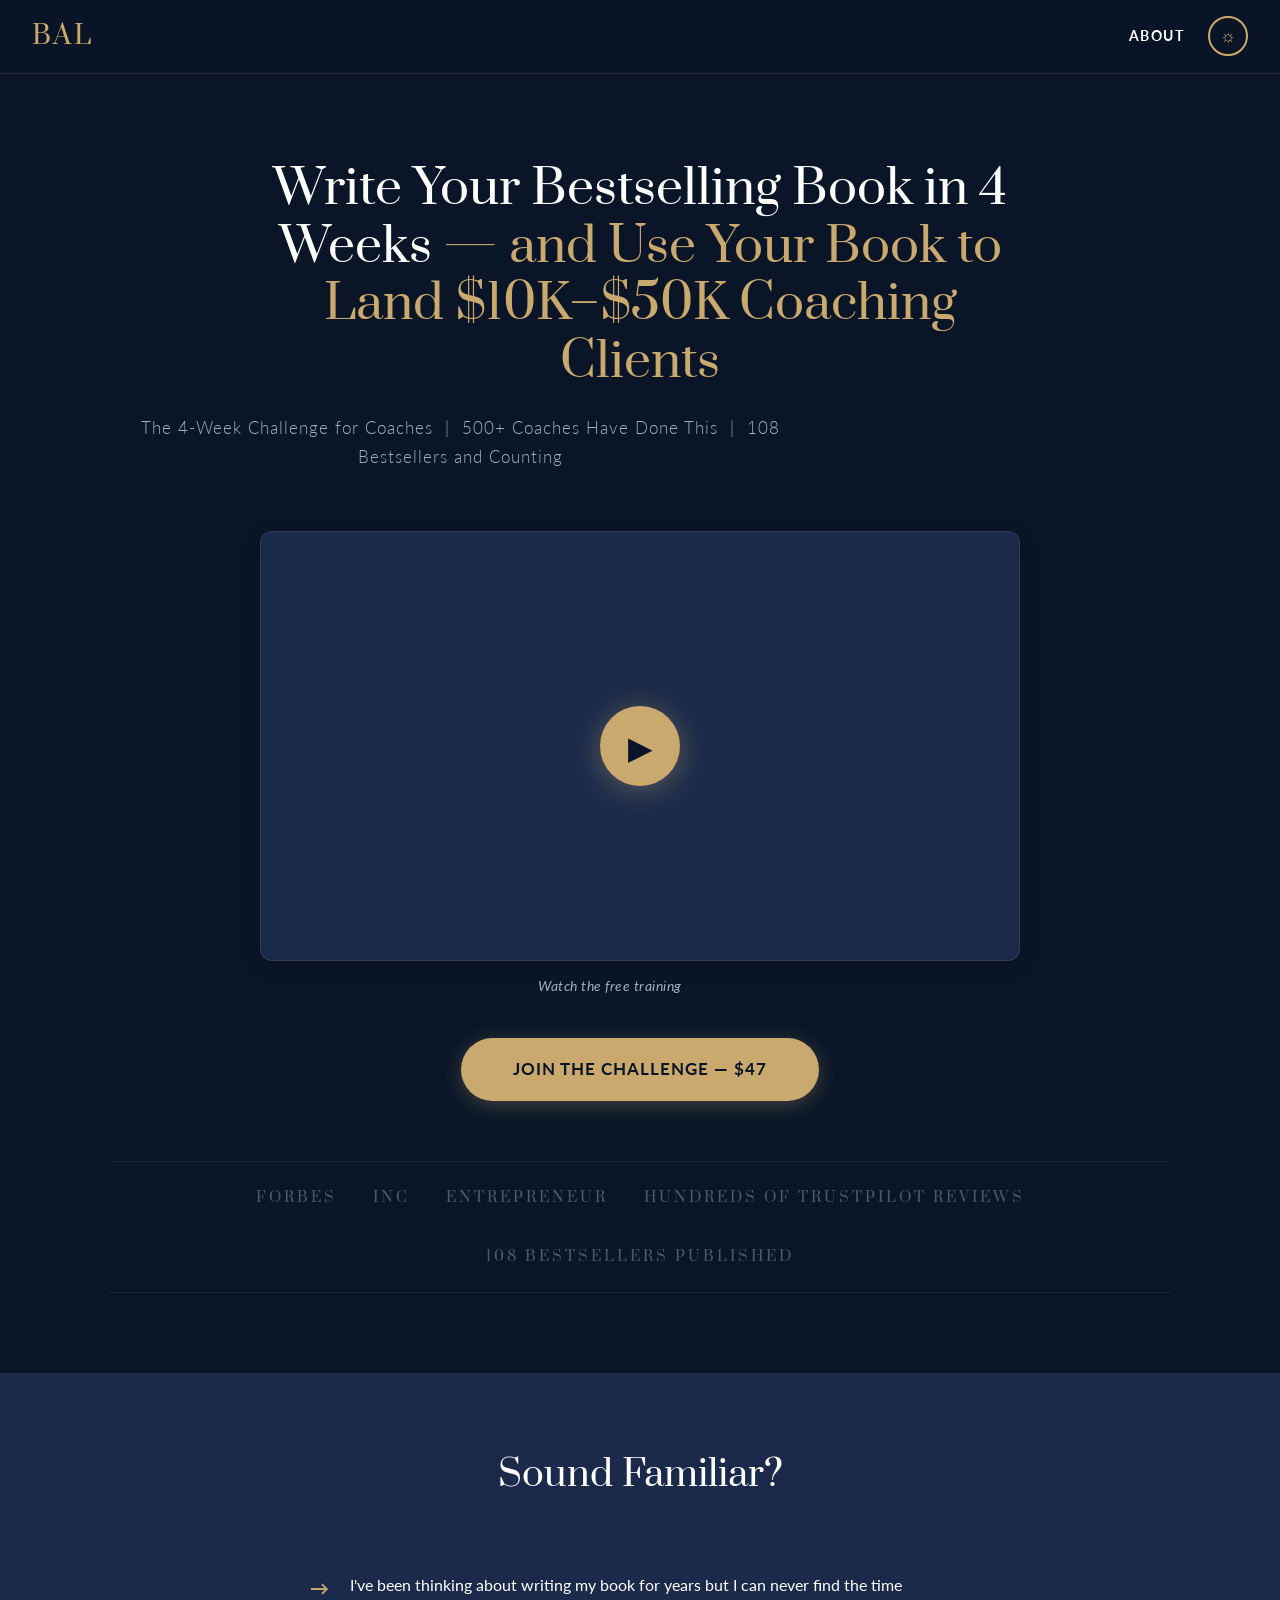
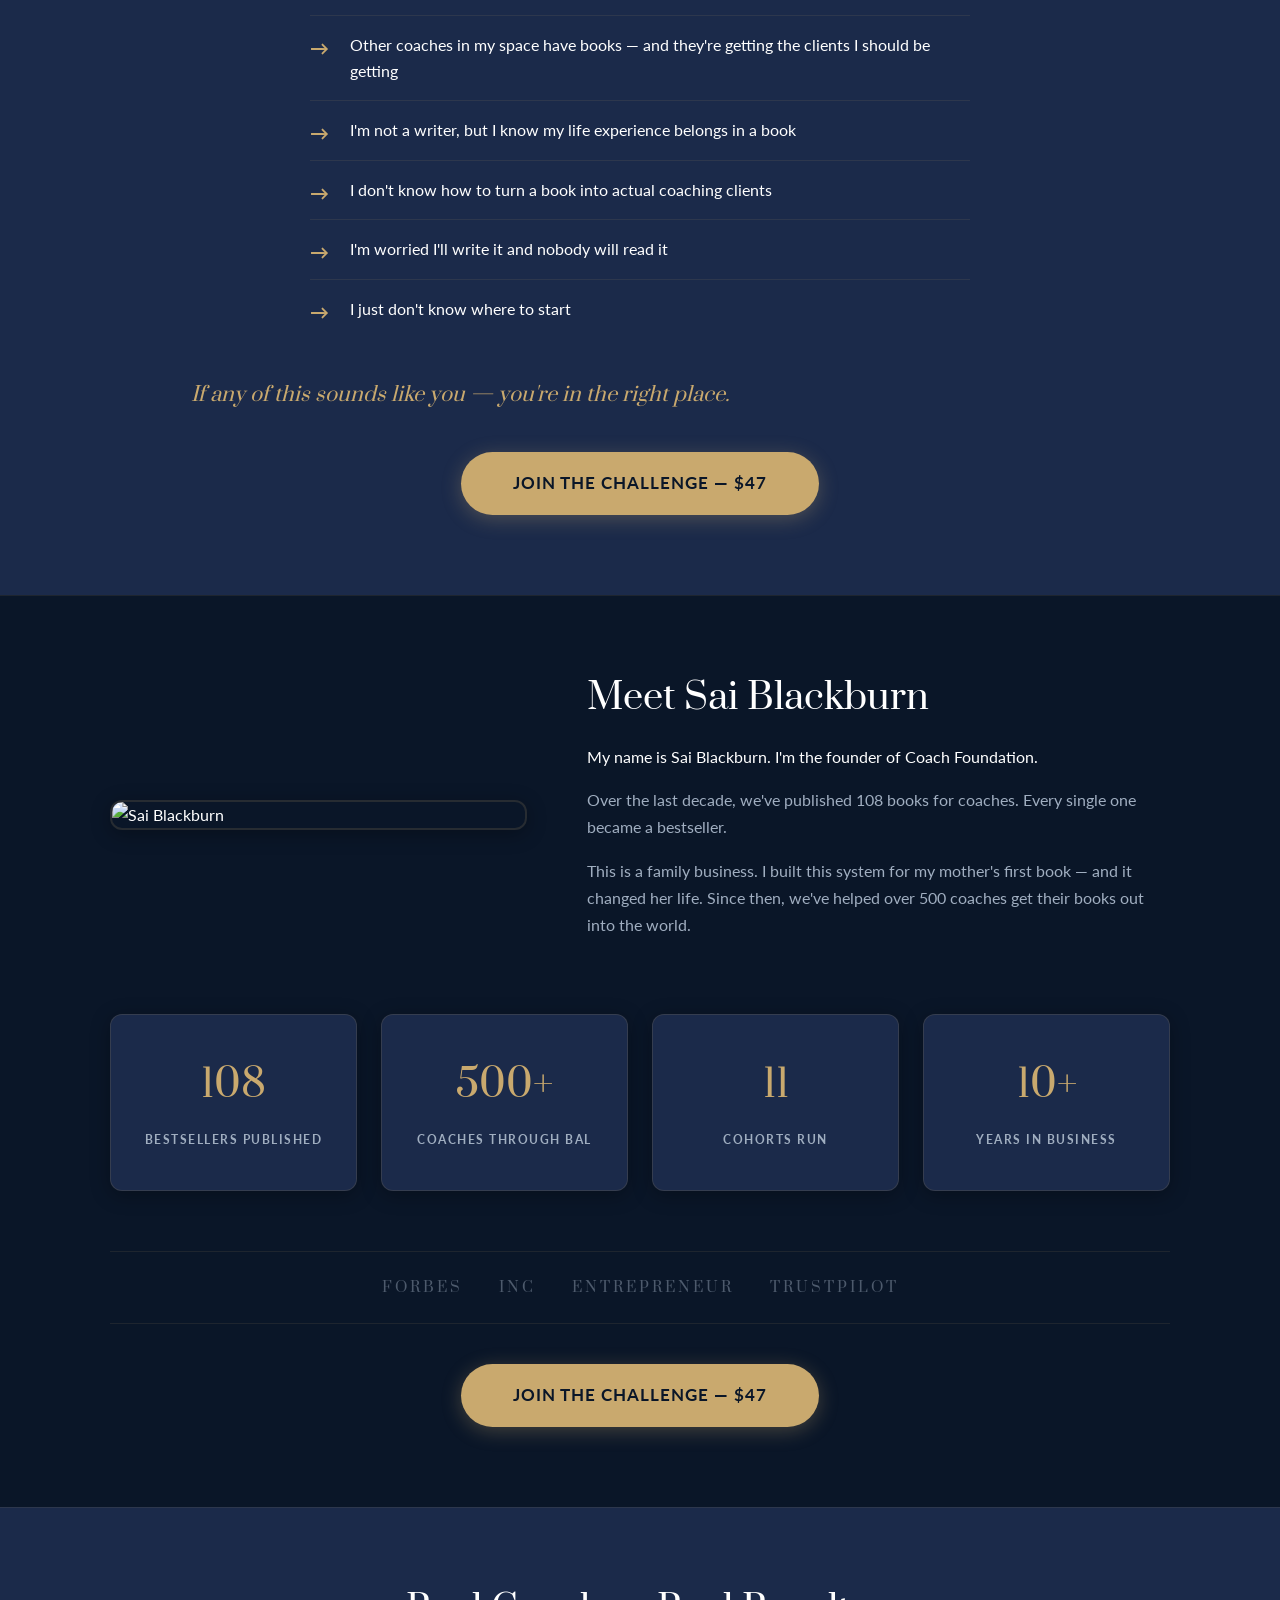
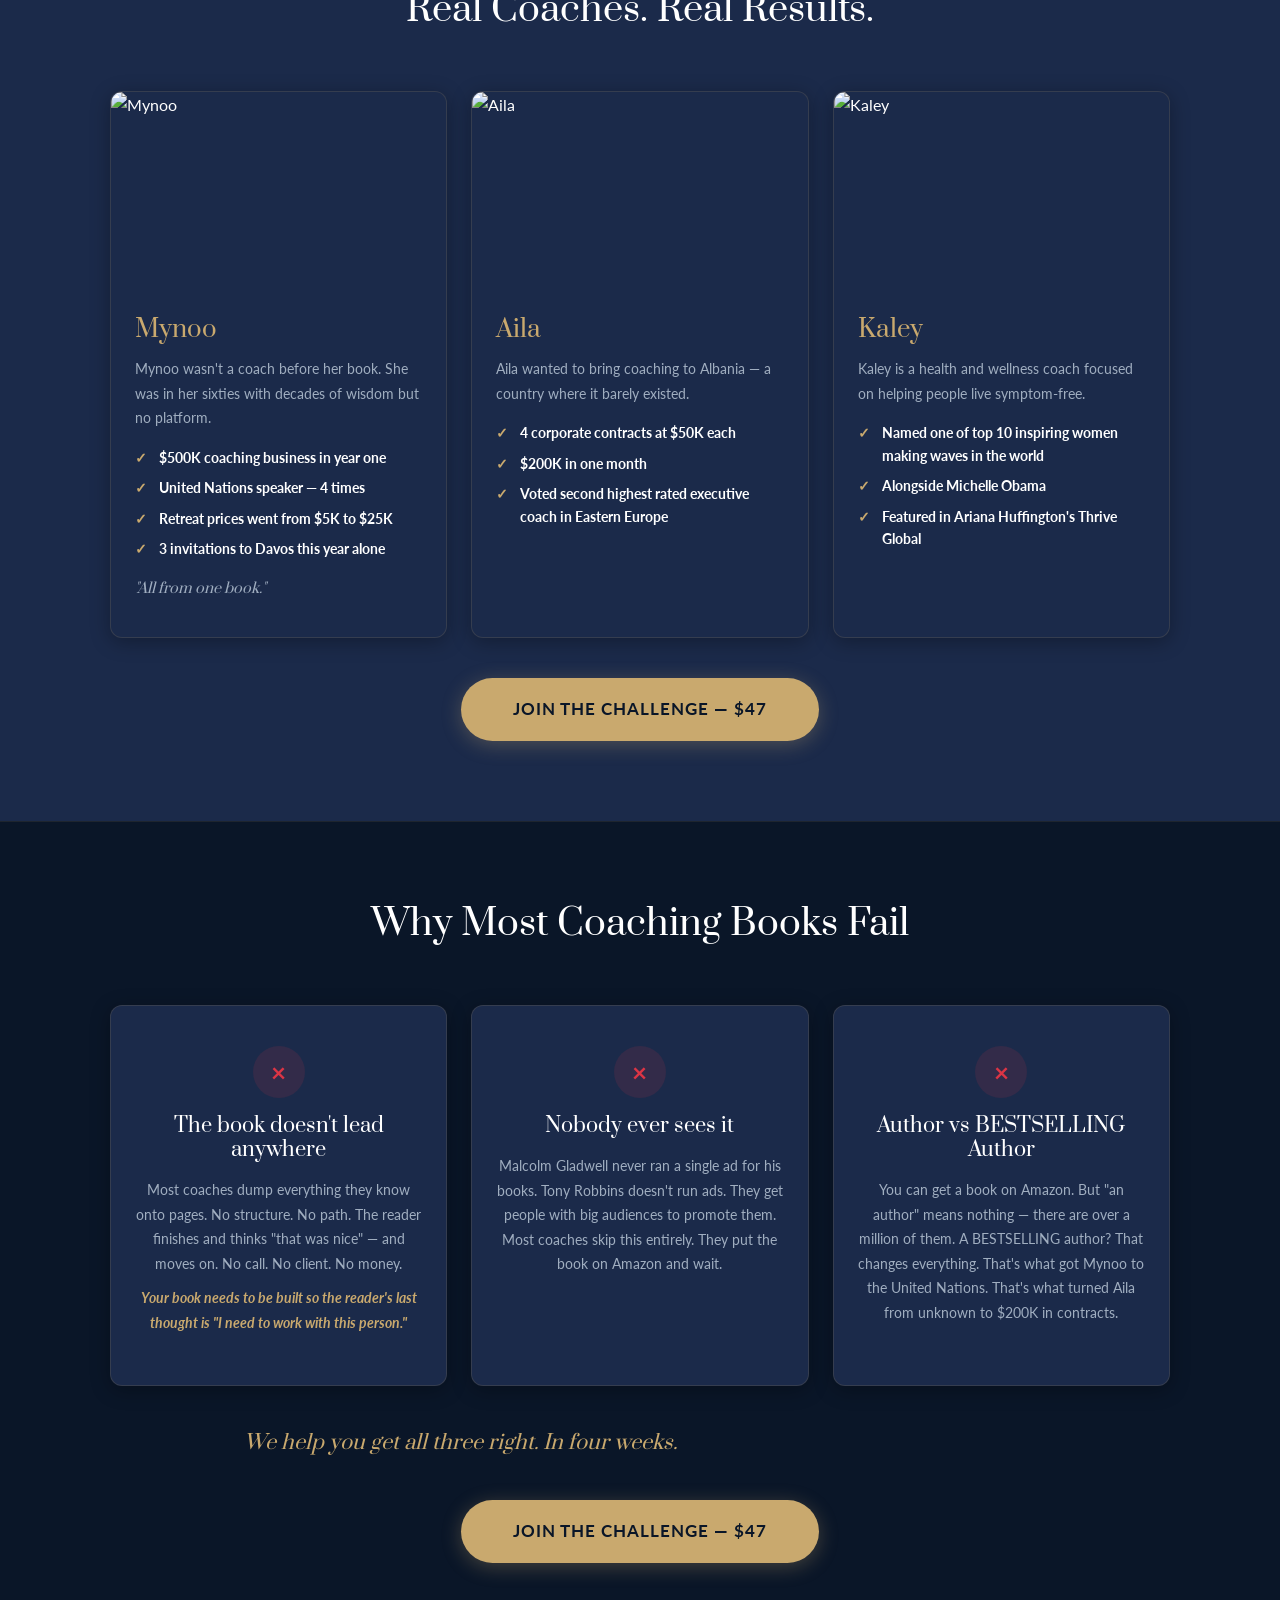
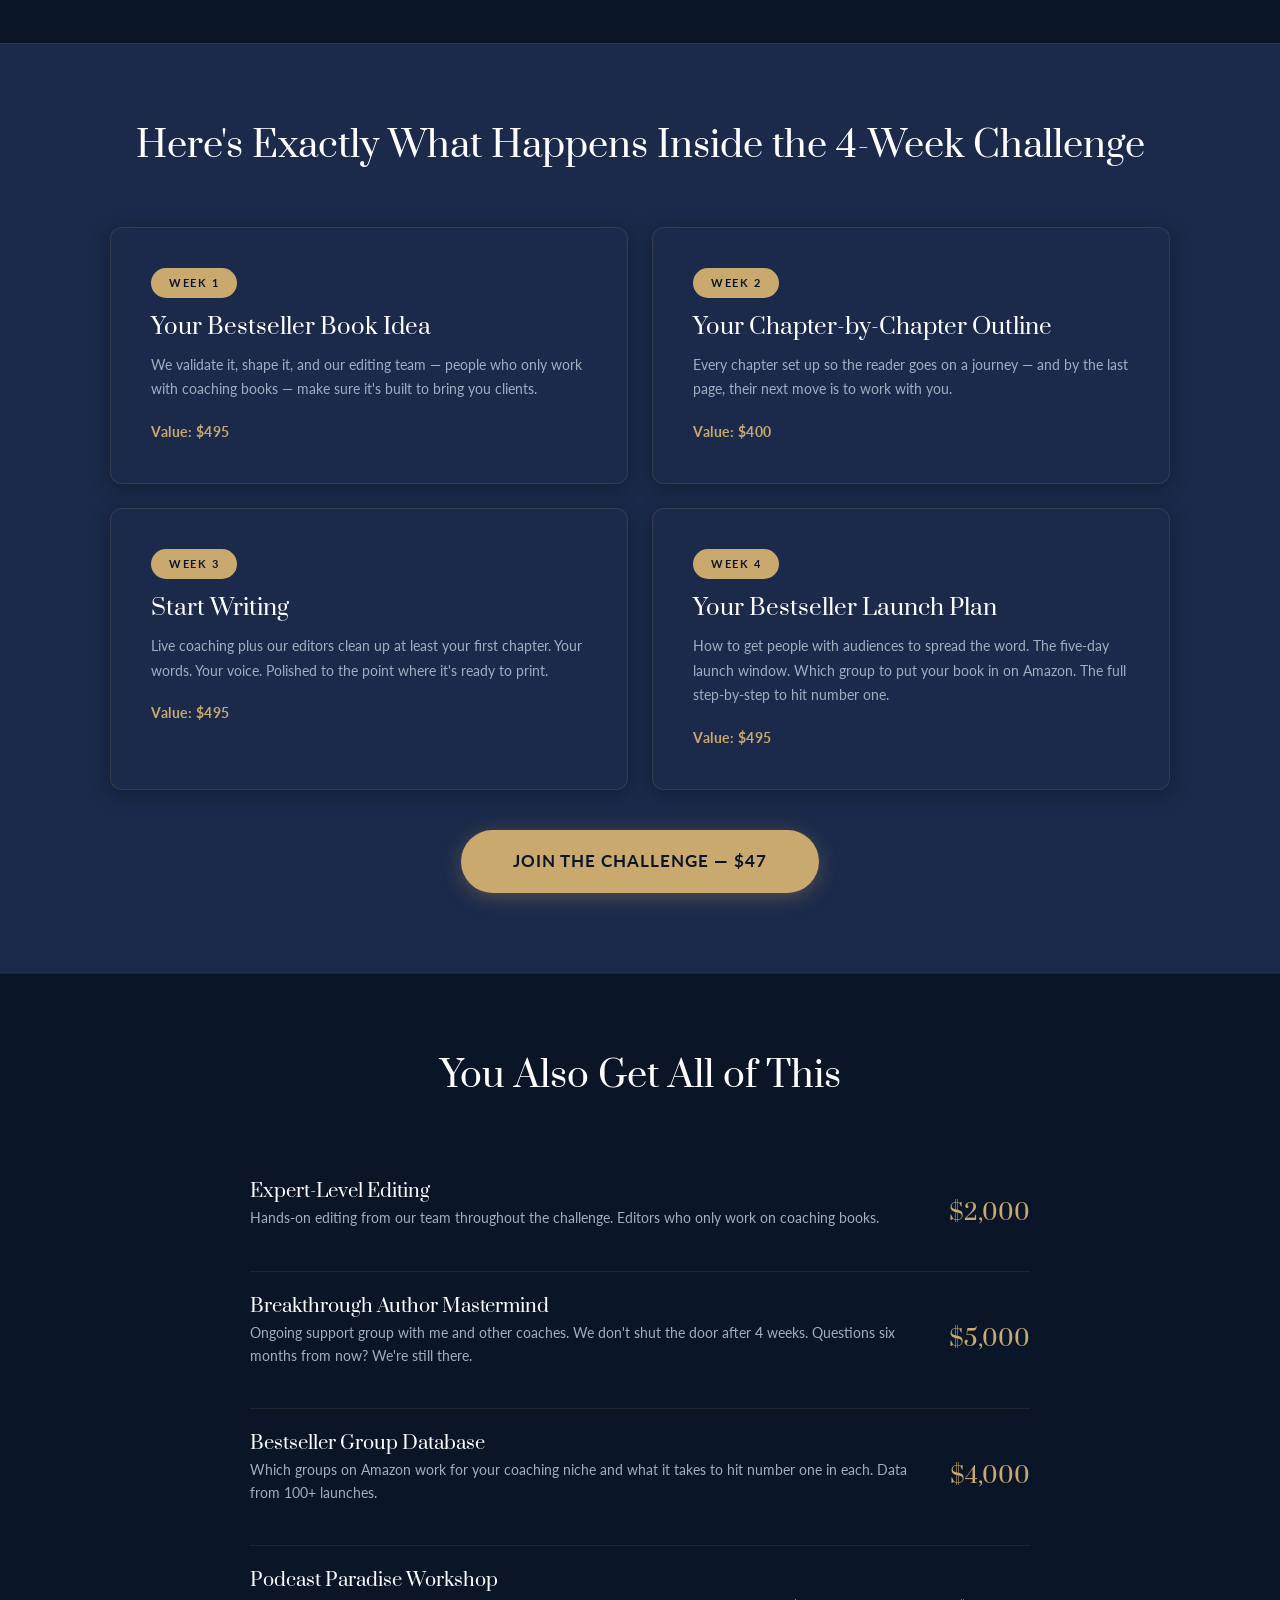
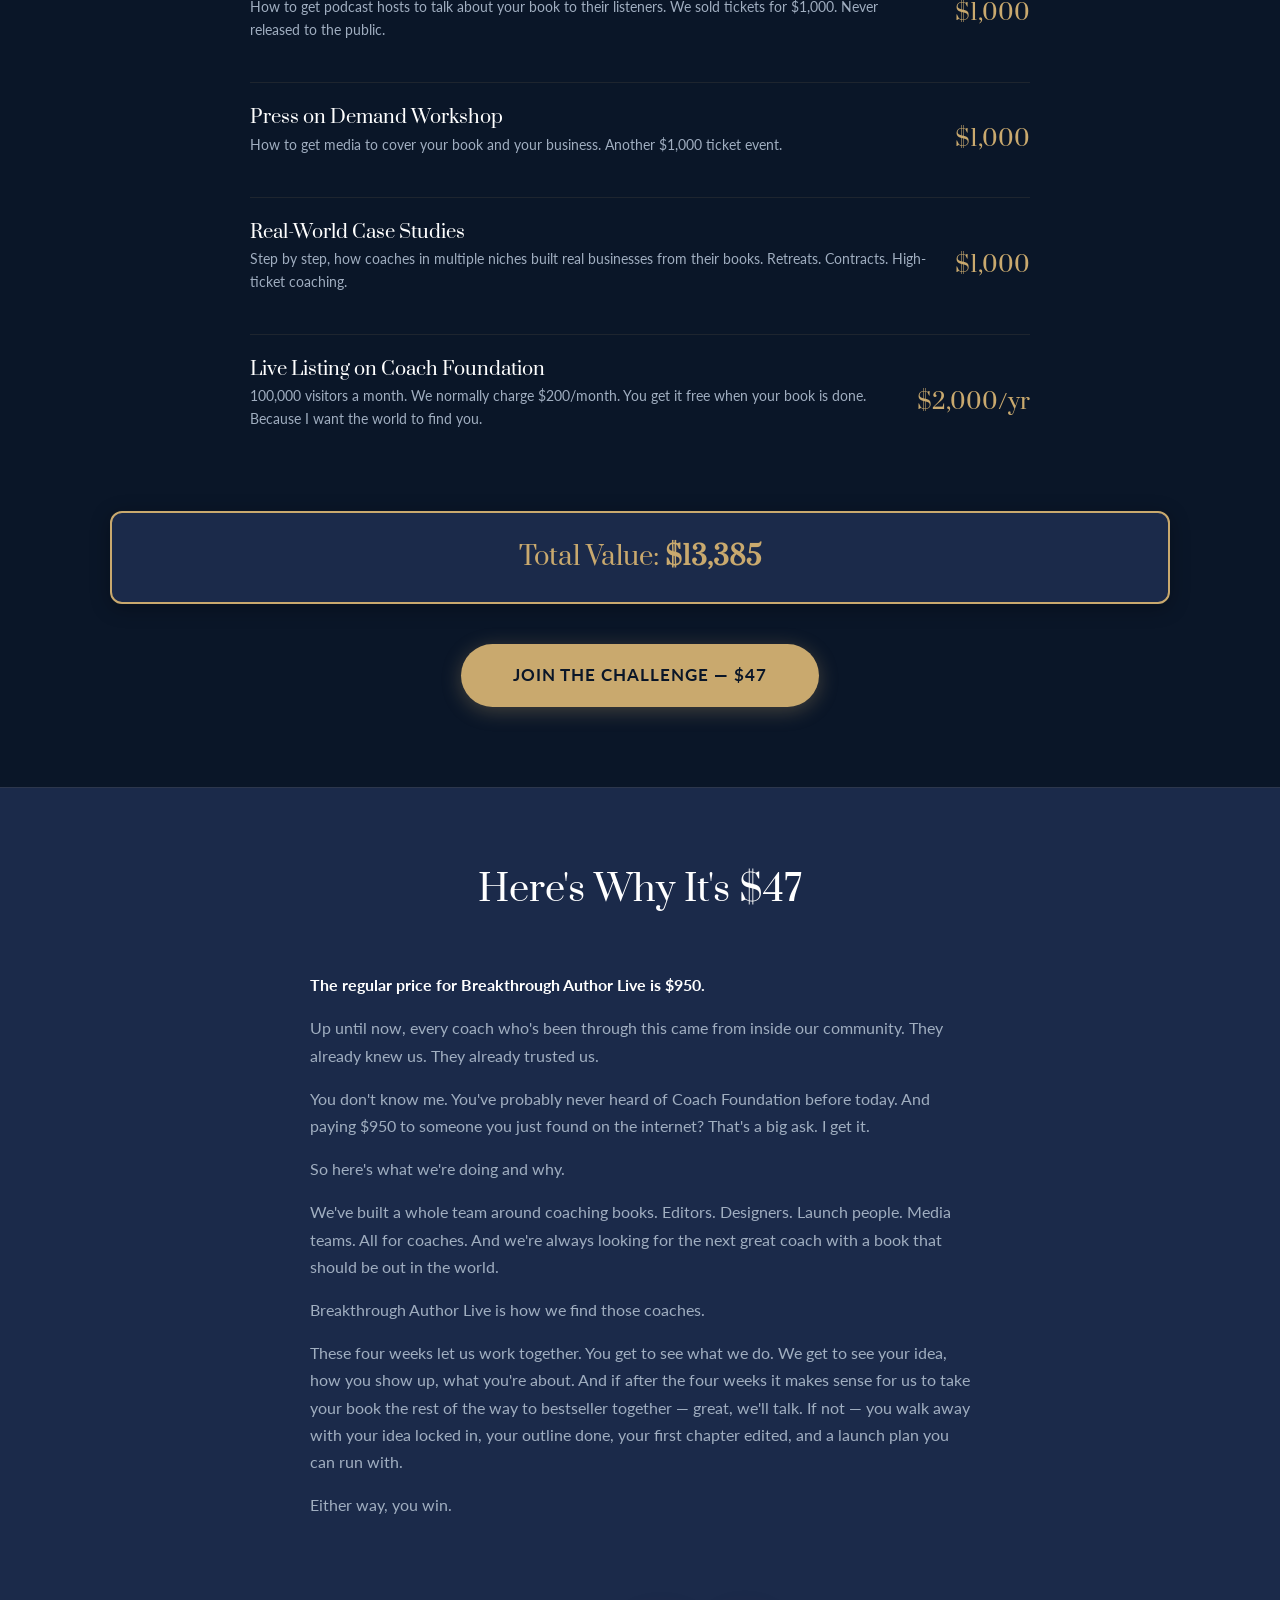
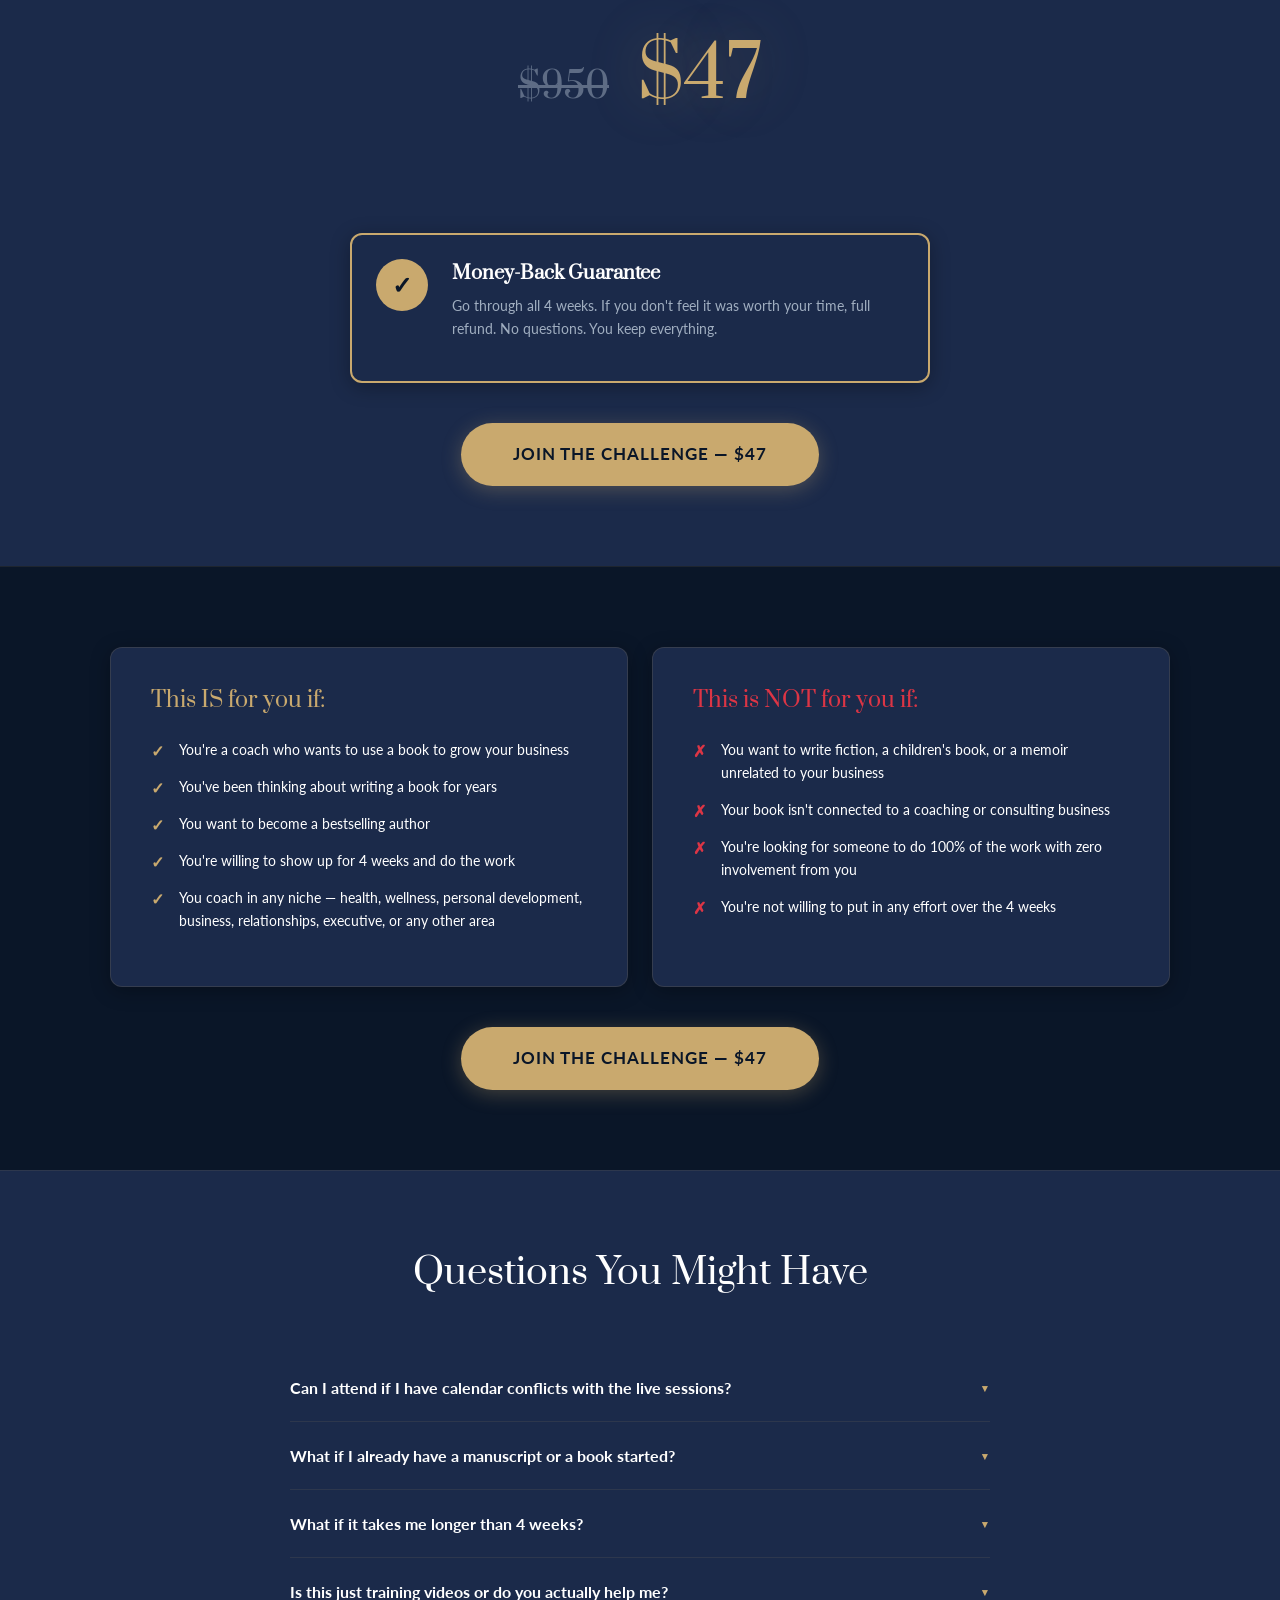
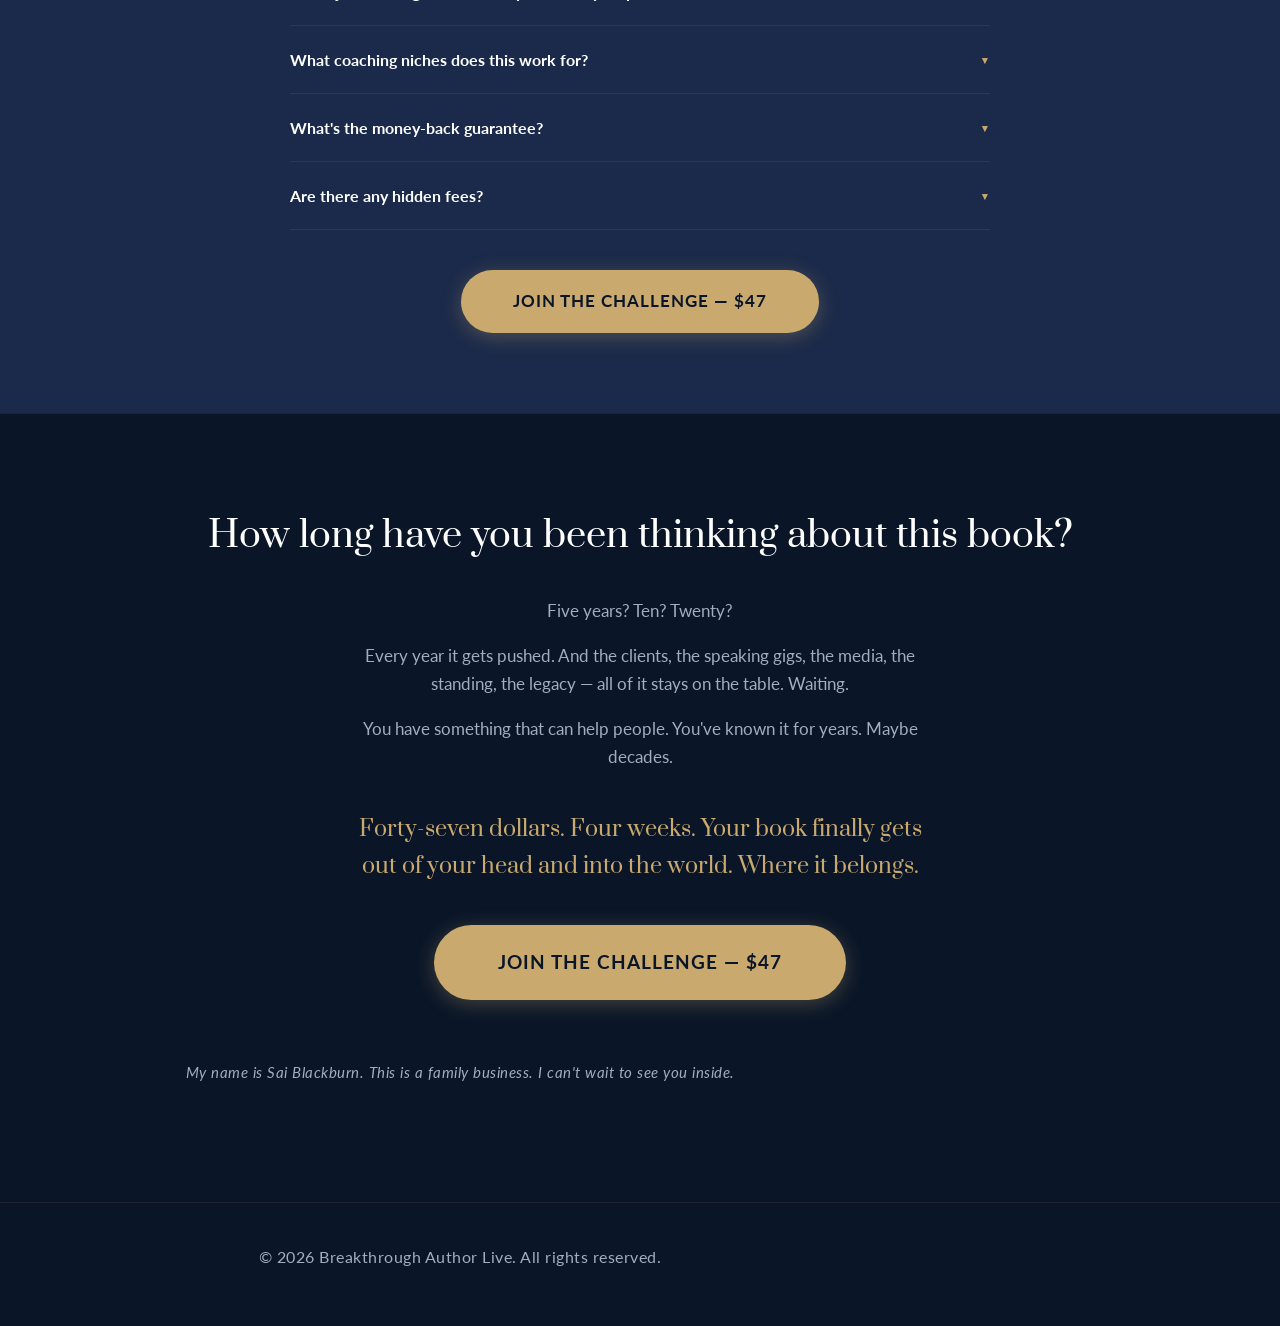
==== commit e218ef42: "Revert "Optimize UI/UX via Pro Max skill: Playfair Display + Inter, scroll animations, enhanced poli" ====
--- a/index.html
+++ b/index.html
@@ -7,7 +7,7 @@
   <meta name="description" content="The 4-Week Challenge for Coaches. 500+ Coaches Have Done This. 108 Bestsellers and Counting.">
   <link rel="preconnect" href="https://fonts.googleapis.com">
   <link rel="preconnect" href="https://fonts.gstatic.com" crossorigin>
-  <link href="https://fonts.googleapis.com/css2?family=Inter:wght@300;400;500;600;700&family=Playfair+Display:wght@400;500;600;700&display=swap" rel="stylesheet">
+  <link href="https://fonts.googleapis.com/css2?family=Prata&family=Lato:wght@300;400;700&display=swap" rel="stylesheet">
   <link rel="stylesheet" href="styles.css">
 </head>
 <body class="dark-mode">
@@ -52,14 +52,14 @@
   <!-- SECTION 2: SOUND FAMILIAR -->
   <section class="section sound-familiar" id="familiar">
     <div class="container">
-      <h2 class="section-headline fade-in-up">Sound Familiar?</h2>
-      <ul class="check-list stagger-children">
-        <li class="fade-in-up">I've been thinking about writing my book for years but I can never find the time</li>
-        <li class="fade-in-up">Other coaches in my space have books &mdash; and they're getting the clients I should be getting</li>
-        <li class="fade-in-up">I'm not a writer, but I know my life experience belongs in a book</li>
-        <li class="fade-in-up">I don't know how to turn a book into actual coaching clients</li>
-        <li class="fade-in-up">I'm worried I'll write it and nobody will read it</li>
-        <li class="fade-in-up">I just don't know where to start</li>
+      <h2 class="section-headline">Sound Familiar?</h2>
+      <ul class="check-list">
+        <li>I've been thinking about writing my book for years but I can never find the time</li>
+        <li>Other coaches in my space have books &mdash; and they're getting the clients I should be getting</li>
+        <li>I'm not a writer, but I know my life experience belongs in a book</li>
+        <li>I don't know how to turn a book into actual coaching clients</li>
+        <li>I'm worried I'll write it and nobody will read it</li>
+        <li>I just don't know where to start</li>
       </ul>
       <p class="closing-line">If any of this sounds like you &mdash; you're in the right place.</p>
       <a href="#" class="buy-btn">Join the Challenge &mdash; $47</a>
@@ -74,27 +74,27 @@
           <img src="https://placehold.co/400x500/0A1628/C9A96E?text=Sai+Blackburn" alt="Sai Blackburn" class="sai-photo" loading="lazy">
         </div>
         <div class="col-text">
-          <h2 class="section-headline fade-in-up">Meet Sai Blackburn</h2>
+          <h2 class="section-headline">Meet Sai Blackburn</h2>
           <p>My name is Sai Blackburn. I'm the founder of Coach Foundation.</p>
           <p>Over the last decade, we've published 108 books for coaches. Every single one became a bestseller.</p>
           <p>This is a family business. I built this system for my mother's first book &mdash; and it changed her life. Since then, we've helped over 500 coaches get their books out into the world.</p>
         </div>
       </div>
 
-      <div class="stats-grid stagger-children">
-        <div class="stat-card fade-in-up">
+      <div class="stats-grid">
+        <div class="stat-card">
           <span class="stat-number">108</span>
           <span class="stat-label">Bestsellers Published</span>
         </div>
-        <div class="stat-card fade-in-up">
+        <div class="stat-card">
           <span class="stat-number">500+</span>
           <span class="stat-label">Coaches Through BAL</span>
         </div>
-        <div class="stat-card fade-in-up">
+        <div class="stat-card">
           <span class="stat-number">11</span>
           <span class="stat-label">Cohorts Run</span>
         </div>
-        <div class="stat-card fade-in-up">
+        <div class="stat-card">
           <span class="stat-number">10+</span>
           <span class="stat-label">Years in Business</span>
         </div>
@@ -114,10 +114,10 @@
   <!-- SECTION 4: CASE STUDIES -->
   <section class="section case-studies" id="proof">
     <div class="container">
-      <h2 class="section-headline fade-in-up">Real Coaches. Real Results.</h2>
-      <div class="cases-grid stagger-children">
-
-        <div class="case-card fade-in-up">
+      <h2 class="section-headline">Real Coaches. Real Results.</h2>
+      <div class="cases-grid">
+
+        <div class="case-card">
           <img src="https://placehold.co/350x250/1B2A4A/C9A96E?text=Mynoo" alt="Mynoo" class="case-photo" loading="lazy">
           <div class="case-body">
             <h3>Mynoo</h3>
@@ -132,7 +132,7 @@
           </div>
         </div>
 
-        <div class="case-card fade-in-up">
+        <div class="case-card">
           <img src="https://placehold.co/350x250/1B2A4A/C9A96E?text=Aila" alt="Aila" class="case-photo" loading="lazy">
           <div class="case-body">
             <h3>Aila</h3>
@@ -145,7 +145,7 @@
           </div>
         </div>
 
-        <div class="case-card fade-in-up">
+        <div class="case-card">
           <img src="https://placehold.co/350x250/1B2A4A/C9A96E?text=Kaley" alt="Kaley" class="case-photo" loading="lazy">
           <div class="case-body">
             <h3>Kaley</h3>
@@ -166,23 +166,23 @@
   <!-- SECTION 5: WHY MOST FAIL -->
   <section class="section why-fail" id="why-fail">
     <div class="container">
-      <h2 class="section-headline fade-in-up">Why Most Coaching Books Fail</h2>
+      <h2 class="section-headline">Why Most Coaching Books Fail</h2>
       <div class="fail-grid">
 
-        <div class="fail-card fade-in-up">
+        <div class="fail-card">
           <span class="fail-icon">&times;</span>
           <h3>The book doesn't lead anywhere</h3>
           <p>Most coaches dump everything they know onto pages. No structure. No path. The reader finishes and thinks "that was nice" &mdash; and moves on. No call. No client. No money.</p>
           <p class="fail-fix">Your book needs to be built so the reader's last thought is "I need to work with this person."</p>
         </div>
 
-        <div class="fail-card fade-in-up">
+        <div class="fail-card">
           <span class="fail-icon">&times;</span>
           <h3>Nobody ever sees it</h3>
           <p>Malcolm Gladwell never ran a single ad for his books. Tony Robbins doesn't run ads. They get people with big audiences to promote them. Most coaches skip this entirely. They put the book on Amazon and wait.</p>
         </div>
 
-        <div class="fail-card fade-in-up">
+        <div class="fail-card">
           <span class="fail-icon">&times;</span>
           <h3>Author vs BESTSELLING Author</h3>
           <p>You can get a book on Amazon. But "an author" means nothing &mdash; there are over a million of them. A BESTSELLING author? That changes everything. That's what got Mynoo to the United Nations. That's what turned Aila from unknown to $200K in contracts.</p>
@@ -197,31 +197,31 @@
   <!-- SECTION 6: WEEK BY WEEK -->
   <section class="section week-by-week" id="program">
     <div class="container">
-      <h2 class="section-headline fade-in-up">Here's Exactly What Happens Inside the 4-Week Challenge</h2>
+      <h2 class="section-headline">Here's Exactly What Happens Inside the 4-Week Challenge</h2>
       <div class="weeks-grid">
 
-        <div class="week-card fade-in-up">
+        <div class="week-card">
           <span class="week-number">Week 1</span>
           <h3>Your Bestseller Book Idea</h3>
           <p>We validate it, shape it, and our editing team &mdash; people who only work with coaching books &mdash; make sure it's built to bring you clients.</p>
           <span class="week-value">Value: $495</span>
         </div>
 
-        <div class="week-card fade-in-up">
+        <div class="week-card">
           <span class="week-number">Week 2</span>
           <h3>Your Chapter-by-Chapter Outline</h3>
           <p>Every chapter set up so the reader goes on a journey &mdash; and by the last page, their next move is to work with you.</p>
           <span class="week-value">Value: $400</span>
         </div>
 
-        <div class="week-card fade-in-up">
+        <div class="week-card">
           <span class="week-number">Week 3</span>
           <h3>Start Writing</h3>
           <p>Live coaching plus our editors clean up at least your first chapter. Your words. Your voice. Polished to the point where it's ready to print.</p>
           <span class="week-value">Value: $495</span>
         </div>
 
-        <div class="week-card fade-in-up">
+        <div class="week-card">
           <span class="week-number">Week 4</span>
           <h3>Your Bestseller Launch Plan</h3>
           <p>How to get people with audiences to spread the word. The five-day launch window. Which group to put your book in on Amazon. The full step-by-step to hit number one.</p>
@@ -236,7 +236,7 @@
   <!-- SECTION 7: BONUS STACK -->
   <section class="section bonus-stack" id="bonuses">
     <div class="container">
-      <h2 class="section-headline fade-in-up">You Also Get All of This</h2>
+      <h2 class="section-headline">You Also Get All of This</h2>
       <div class="bonus-list">
 
         <div class="bonus-row">
@@ -304,7 +304,7 @@
   <!-- SECTION 8: PRICE -->
   <section class="section price-section" id="price">
     <div class="container">
-      <h2 class="section-headline fade-in-up">Here's Why It's $47</h2>
+      <h2 class="section-headline">Here's Why It's $47</h2>
       <div class="price-copy">
         <p>The regular price for Breakthrough Author Live is $950.</p>
         <p>Up until now, every coach who's been through this came from inside our community. They already knew us. They already trusted us.</p>
@@ -316,12 +316,12 @@
         <p>Either way, you win.</p>
       </div>
 
-      <div class="price-display fade-in-up">
+      <div class="price-display">
         <span class="price-old">$950</span>
         <span class="price-new">$47</span>
       </div>
 
-      <div class="guarantee-badge fade-in-up">
+      <div class="guarantee-badge">
         <span class="guarantee-icon">&#10003;</span>
         <div>
           <strong>Money-Back Guarantee</strong>
@@ -364,7 +364,7 @@
   <!-- SECTION 10: FAQ -->
   <section class="section faq" id="faq">
     <div class="container">
-      <h2 class="section-headline fade-in-up">Questions You Might Have</h2>
+      <h2 class="section-headline">Questions You Might Have</h2>
       <div class="faq-list">
 
         <div class="faq-item">
--- a/styles.css
+++ b/styles.css
@@ -1,11 +1,11 @@
 /* ========================================
    BREAKTHROUGH AUTHOR LIVE — STYLES
-   Optimized via UI/UX Pro Max
-   Typography: Playfair Display + Inter
-   Style: Luxury Minimalist Editorial
+   Premium polish pass: Prata + Lato,
+   consistent spacing, strong hierarchy,
+   visual depth, bold CTAs
    ======================================== */
 
-/* --- CSS Custom Properties (Semantic Tokens) --- */
+/* --- CSS Custom Properties --- */
 :root {
   --navy-primary: #0A1628;
   --navy-secondary: #1B2A4A;
@@ -13,78 +13,50 @@
   --cream-secondary: #F0EBE3;
   --gold: #C9A96E;
   --gold-hover: #B8943F;
-  --gold-wcag: #A16207;
   --white: #FFFFFF;
   --dark-text: #1A1A1A;
 
-  --font-display: 'Playfair Display', Georgia, serif;
-  --font-body: 'Inter', system-ui, sans-serif;
+  --font-display: 'Prata', Georgia, serif;
+  --font-body: 'Lato', sans-serif;
 
   --transition: 0.3s ease;
-  --transition-fast: 0.15s ease;
-
-  /* 8dp spacing scale */
-  --space-2xs: 4px;
+
+  /* Spacing scale */
   --space-xs: 8px;
   --space-sm: 16px;
   --space-md: 24px;
-  --space-lg: 32px;
-  --space-xl: 48px;
-  --space-2xl: 64px;
-  --space-3xl: 80px;
-  --space-4xl: 100px;
-
-  /* Typography scale */
-  --text-xs: 0.75rem;
-  --text-sm: 0.875rem;
-  --text-base: 1rem;
-  --text-lg: 1.125rem;
-  --text-xl: 1.25rem;
-  --text-2xl: 1.5rem;
-  --text-3xl: 2rem;
-  --text-4xl: 2.5rem;
-  --text-5xl: 3.25rem;
-
-  /* Z-index scale */
-  --z-base: 0;
-  --z-card: 10;
-  --z-sticky: 100;
-  --z-nav: 1000;
-  --z-modal: 2000;
+  --space-lg: 40px;
+  --space-xl: 60px;
+  --space-2xl: 80px;
+  --space-3xl: 100px;
 }
 
 /* --- Dark Mode (default) --- */
 body.dark-mode {
   --bg: var(--navy-primary);
   --bg-alt: var(--navy-secondary);
-  --text: #F8FAFC;
-  --text-secondary: #CBD5E1;
-  --text-muted: #94A3B8;
+  --text: var(--white);
+  --text-muted: #A0AEC0;
   --card-bg: var(--navy-secondary);
-  --card-border: rgba(201, 169, 110, 0.12);
-  --card-shadow: 0 4px 16px rgba(0, 0, 0, 0.25);
-  --card-shadow-hover: 0 16px 48px rgba(0, 0, 0, 0.35);
-  --nav-bg: rgba(10, 22, 40, 0.92);
-  --divider: rgba(201, 169, 110, 0.08);
-  --cta-glow: 0 6px 24px rgba(201, 169, 110, 0.35);
-  --cta-glow-hover: 0 12px 48px rgba(201, 169, 110, 0.5);
+  --card-border: rgba(201, 169, 110, 0.15);
+  --card-shadow: 0 4px 20px rgba(0, 0, 0, 0.3);
+  --card-shadow-hover: 0 12px 40px rgba(0, 0, 0, 0.4);
+  --nav-bg: rgba(10, 22, 40, 0.95);
+  --divider: rgba(201, 169, 110, 0.1);
 }
 
 /* --- Light Mode --- */
 body.light-mode {
   --bg: var(--cream-bg);
   --bg-alt: var(--cream-secondary);
-  --text: #1A1A1A;
-  --text-secondary: #44403C;
-  --text-muted: #64748B;
+  --text: var(--dark-text);
+  --text-muted: #5A6577;
   --card-bg: var(--white);
-  --card-border: rgba(10, 22, 40, 0.06);
-  --card-shadow: 0 4px 16px rgba(0, 0, 0, 0.05);
-  --card-shadow-hover: 0 16px 48px rgba(0, 0, 0, 0.1);
-  --nav-bg: rgba(250, 247, 242, 0.92);
-  --divider: rgba(10, 22, 40, 0.05);
-  --cta-glow: 0 6px 24px rgba(184, 148, 63, 0.25);
-  --cta-glow-hover: 0 12px 48px rgba(184, 148, 63, 0.4);
+  --card-border: rgba(10, 22, 40, 0.08);
+  --card-shadow: 0 4px 20px rgba(0, 0, 0, 0.06);
+  --card-shadow-hover: 0 12px 40px rgba(0, 0, 0, 0.12);
+  --nav-bg: rgba(250, 247, 242, 0.95);
+  --divider: rgba(10, 22, 40, 0.06);
 }
 
 /* --- Reset & Base --- */
@@ -107,17 +79,6 @@
   line-height: 1.6;
   transition: background-color var(--transition), color var(--transition);
   -webkit-font-smoothing: antialiased;
-  -moz-osx-font-smoothing: grayscale;
-}
-
-/* Reduced motion support */
-@media (prefers-reduced-motion: reduce) {
-  *, *::before, *::after {
-    animation-duration: 0.01ms !important;
-    transition-duration: 0.01ms !important;
-  }
-  html { scroll-behavior: auto; }
-  .fade-in-up { opacity: 1 !important; transform: none !important; }
 }
 
 img {
@@ -136,60 +97,42 @@
   color: var(--gold-hover);
 }
 
-/* Focus states — accessibility */
-*:focus-visible {
-  outline: 3px solid var(--gold);
-  outline-offset: 2px;
-  border-radius: 4px;
-}
-
 /* --- Typography Hierarchy --- */
 h1, h2, h3, h4 {
   font-family: var(--font-display);
-  font-weight: 700;
-  line-height: 1.15;
+  font-weight: 400;
+  line-height: 1.2;
   color: var(--text);
-  letter-spacing: -0.01em;
-}
-
-h1 { font-size: clamp(var(--text-3xl), 5.5vw, var(--text-5xl)); margin-bottom: var(--space-md); }
-h2 { font-size: clamp(var(--text-2xl), 4vw, var(--text-4xl)); margin-bottom: var(--space-sm); }
-h3 { font-size: clamp(var(--text-xl), 2.5vw, var(--text-2xl)); margin-bottom: var(--space-xs); }
+}
+
+h1 {
+  font-size: clamp(2.2rem, 5.5vw, 3rem);
+  margin-bottom: var(--space-md);
+}
+
+h2 {
+  font-size: clamp(1.75rem, 4vw, 2.25rem);
+  margin-bottom: var(--space-sm);
+}
+
+h3 {
+  font-size: clamp(1.25rem, 2.5vw, 1.5rem);
+  margin-bottom: 12px;
+}
 
 p {
-  font-size: var(--text-base);
+  font-size: 16px;
   margin-bottom: var(--space-sm);
   line-height: 1.7;
-  max-width: 680px;
+  max-width: 700px;
 }
 
 /* --- Container --- */
 .container {
   max-width: 1100px;
   margin: 0 auto;
-  padding: 0 var(--space-md);
-}
-
-/* --- Scroll Animations --- */
-.fade-in-up {
-  opacity: 0;
-  transform: translateY(24px);
-  transition: opacity 0.6s ease-out, transform 0.6s ease-out;
-}
-
-.fade-in-up.visible {
-  opacity: 1;
-  transform: translateY(0);
-}
-
-/* Stagger children */
-.stagger-children .fade-in-up:nth-child(1) { transition-delay: 0ms; }
-.stagger-children .fade-in-up:nth-child(2) { transition-delay: 60ms; }
-.stagger-children .fade-in-up:nth-child(3) { transition-delay: 120ms; }
-.stagger-children .fade-in-up:nth-child(4) { transition-delay: 180ms; }
-.stagger-children .fade-in-up:nth-child(5) { transition-delay: 240ms; }
-.stagger-children .fade-in-up:nth-child(6) { transition-delay: 300ms; }
-.stagger-children .fade-in-up:nth-child(7) { transition-delay: 360ms; }
+  padding: 0 20px;
+}
 
 /* --- Navigation --- */
 .nav {
@@ -197,27 +140,21 @@
   top: 0;
   left: 0;
   right: 0;
-  z-index: var(--z-nav);
+  z-index: 1000;
   display: flex;
   align-items: center;
   justify-content: space-between;
-  padding: var(--space-sm) var(--space-lg);
+  padding: 16px 32px;
   background: var(--nav-bg);
-  backdrop-filter: blur(16px);
-  -webkit-backdrop-filter: blur(16px);
+  backdrop-filter: blur(12px);
   border-bottom: 1px solid var(--card-border);
-  transition: background var(--transition), padding var(--transition);
-}
-
-.nav.scrolled {
-  padding: var(--space-xs) var(--space-lg);
-  box-shadow: 0 2px 12px rgba(0,0,0,0.1);
+  transition: background var(--transition);
 }
 
 .nav-logo {
   font-family: var(--font-display);
-  font-size: var(--text-xl);
-  font-weight: 700;
+  font-size: 1.6rem;
+  font-weight: 400;
   color: var(--gold);
   letter-spacing: 3px;
 }
@@ -225,17 +162,16 @@
 .nav-links {
   display: flex;
   align-items: center;
-  gap: var(--space-md);
+  gap: 24px;
 }
 
 .nav-links a {
   font-family: var(--font-body);
-  font-size: var(--text-xs);
-  font-weight: 600;
+  font-size: 0.85rem;
+  font-weight: 700;
   color: var(--text);
-  letter-spacing: 2px;
+  letter-spacing: 1.5px;
   text-transform: uppercase;
-  padding: var(--space-xs) 0;
 }
 
 .nav-links a:hover,
@@ -248,8 +184,8 @@
   background: none;
   border: 2px solid var(--gold);
   border-radius: 50%;
-  width: 44px;
-  height: 44px;
+  width: 40px;
+  height: 40px;
   cursor: pointer;
   display: flex;
   align-items: center;
@@ -257,7 +193,6 @@
   font-size: 1.1rem;
   color: var(--gold);
   transition: all var(--transition);
-  touch-action: manipulation;
 }
 
 .theme-toggle:hover {
@@ -272,48 +207,38 @@
 
 /* --- Sections --- */
 .section {
-  padding: var(--space-3xl) 0;
-  position: relative;
+  padding: var(--space-2xl) 0;
 }
 
 .section-headline {
   font-family: var(--font-display);
-  font-size: clamp(var(--text-2xl), 4vw, var(--text-4xl));
-  font-weight: 700;
+  font-size: clamp(1.75rem, 4vw, 2.25rem);
+  font-weight: 400;
   text-align: center;
-  margin-bottom: var(--space-2xl);
-  line-height: 1.15;
+  margin-bottom: var(--space-xl);
+  line-height: 1.2;
   color: var(--text);
-  letter-spacing: -0.01em;
-}
-
-/* Alternating section backgrounds */
+}
+
+/* Section divider — subtle gold line between sections */
 .section + .section {
   border-top: 1px solid var(--divider);
 }
 
 /* --- HERO --- */
 .hero {
-  padding: 160px 0 var(--space-3xl);
+  padding: 160px 0 var(--space-2xl);
   text-align: center;
   background: var(--bg);
-  min-height: 90vh;
-  display: flex;
-  align-items: center;
-}
-
-.hero .container {
-  width: 100%;
 }
 
 .hero-headline {
   font-family: var(--font-display);
-  font-size: clamp(var(--text-3xl), 5.5vw, var(--text-5xl));
-  font-weight: 700;
-  line-height: 1.1;
-  max-width: 820px;
+  font-size: clamp(2.2rem, 5.5vw, 3rem);
+  font-weight: 400;
+  line-height: 1.2;
+  max-width: 800px;
   margin: 0 auto var(--space-md);
-  letter-spacing: -0.02em;
 }
 
 .gold {
@@ -321,12 +246,11 @@
 }
 
 .hero-sub {
-  font-size: clamp(var(--text-sm), 1.8vw, var(--text-base));
+  font-size: clamp(0.9rem, 1.8vw, 1.05rem);
   color: var(--text-muted);
   margin-bottom: var(--space-xl);
-  letter-spacing: 1.5px;
+  letter-spacing: 1px;
   font-weight: 300;
-  text-transform: uppercase;
 }
 
 /* VSL Placeholder */
@@ -347,7 +271,7 @@
 }
 
 .light-mode .vsl-placeholder {
-  background: #E5E0D8;
+  background: #ddd8d0;
 }
 
 .play-btn {
@@ -365,81 +289,59 @@
   font-size: 2rem;
   color: var(--navy-primary);
   cursor: pointer;
-  transition: transform 0.25s ease-out, background var(--transition), box-shadow var(--transition);
-  box-shadow: 0 4px 32px rgba(201, 169, 110, 0.4);
-  touch-action: manipulation;
+  transition: transform var(--transition), background var(--transition), box-shadow var(--transition);
+  box-shadow: 0 4px 30px rgba(201, 169, 110, 0.4);
 }
 
 .play-btn:hover {
-  transform: translate(-50%, -50%) scale(1.08);
+  transform: translate(-50%, -50%) scale(1.1);
   background: var(--gold-hover);
-  box-shadow: 0 8px 48px rgba(201, 169, 110, 0.55);
-}
-
-.play-btn:active {
-  transform: translate(-50%, -50%) scale(0.97);
+  box-shadow: 0 8px 40px rgba(201, 169, 110, 0.5);
 }
 
 .vsl-caption {
   text-align: center;
-  margin-top: var(--space-sm);
-  font-size: var(--text-sm);
+  margin-top: 14px;
+  font-size: 0.85rem;
   color: var(--text-muted);
   font-style: italic;
   letter-spacing: 0.5px;
 }
 
-/* --- Buy Button (Primary CTA) --- */
+/* --- Buy Button --- */
 .buy-btn {
   display: inline-block;
   background: var(--gold);
   color: var(--navy-primary);
   font-family: var(--font-body);
-  font-size: var(--text-base);
-  font-weight: 700;
-  padding: 18px 56px;
+  font-size: 1.05rem;
+  font-weight: 700;
+  padding: 18px 52px;
   border-radius: 50px;
   text-align: center;
-  letter-spacing: 1.5px;
+  letter-spacing: 1px;
   text-transform: uppercase;
-  transition: all 0.25s ease-out;
-  margin: var(--space-xl) auto 0;
+  transition: all var(--transition);
+  margin: var(--space-lg) auto 0;
   cursor: pointer;
   border: none;
   min-height: 54px;
-  min-width: 44px;
-  box-shadow: var(--cta-glow);
-  touch-action: manipulation;
-  position: relative;
-  overflow: hidden;
-}
-
-.buy-btn::after {
-  content: '';
-  position: absolute;
-  inset: 0;
-  background: linear-gradient(135deg, rgba(255,255,255,0.2) 0%, transparent 50%);
-  opacity: 0;
-  transition: opacity var(--transition);
+  box-shadow: 0 4px 20px rgba(201, 169, 110, 0.3);
 }
 
 .buy-btn:hover {
   background: var(--gold-hover);
   color: var(--navy-primary);
   transform: translateY(-3px);
-  box-shadow: var(--cta-glow-hover);
-}
-
-.buy-btn:hover::after {
-  opacity: 1;
+  box-shadow: 0 10px 40px rgba(201, 169, 110, 0.45);
 }
 
 .buy-btn:active {
-  transform: translateY(-1px) scale(0.98);
+  transform: translateY(-1px);
 }
 
 .buy-btn-large {
-  font-size: var(--text-lg);
+  font-size: 1.2rem;
   padding: 22px 64px;
 }
 
@@ -457,7 +359,7 @@
   flex-wrap: wrap;
   justify-content: center;
   align-items: center;
-  gap: var(--space-lg);
+  gap: 36px;
   margin-top: var(--space-xl);
   padding: var(--space-md) 0;
   border-top: 1px solid var(--divider);
@@ -466,17 +368,11 @@
 
 .trust-item {
   font-family: var(--font-display);
-  font-size: var(--text-sm);
-  color: var(--text-muted);
-  opacity: 0.4;
+  font-size: 0.9rem;
+  color: var(--text-muted);
+  opacity: 0.45;
   letter-spacing: 3px;
   text-transform: uppercase;
-  font-weight: 700;
-  transition: opacity var(--transition);
-}
-
-.trust-item:hover {
-  opacity: 0.7;
 }
 
 /* --- Sound Familiar --- */
@@ -486,17 +382,16 @@
 
 .check-list {
   list-style: none;
-  max-width: 640px;
+  max-width: 660px;
   margin: 0 auto var(--space-lg);
 }
 
 .check-list li {
   position: relative;
-  padding: var(--space-sm) 0 var(--space-sm) 40px;
-  font-size: var(--text-base);
+  padding: 16px 0 16px 40px;
+  font-size: 1rem;
   line-height: 1.65;
   border-bottom: 1px solid var(--divider);
-  color: var(--text-secondary);
 }
 
 .check-list li:last-child {
@@ -507,16 +402,16 @@
   content: "\2192";
   position: absolute;
   left: 0;
-  top: var(--space-sm);
-  color: var(--gold);
-  font-size: var(--text-xl);
+  top: 16px;
+  color: var(--gold);
+  font-size: 1.2rem;
   font-weight: 700;
 }
 
 .closing-line {
   text-align: center;
   font-family: var(--font-display);
-  font-size: var(--text-xl);
+  font-size: 1.25rem;
   font-style: italic;
   color: var(--gold);
   margin: var(--space-lg) 0 0;
@@ -526,18 +421,15 @@
 .two-col {
   display: grid;
   grid-template-columns: 1fr 1.4fr;
-  gap: var(--space-2xl);
+  gap: var(--space-xl);
   align-items: center;
-  margin-bottom: var(--space-2xl);
+  margin-bottom: var(--space-xl);
 }
 
 .sai-photo {
   border-radius: 12px;
   border: 2px solid var(--card-border);
   box-shadow: var(--card-shadow);
-  aspect-ratio: 4/5;
-  object-fit: cover;
-  width: 100%;
 }
 
 .col-text h2 {
@@ -547,22 +439,21 @@
 
 .col-text p {
   margin-bottom: var(--space-sm);
-  font-size: var(--text-base);
-  color: var(--text-secondary);
+  font-size: 1rem;
+  color: var(--text-muted);
   max-width: 100%;
-  line-height: 1.75;
 }
 
 .col-text p:first-of-type {
   color: var(--text);
-  font-weight: 500;
+  font-weight: 400;
 }
 
 /* --- Stats Grid --- */
 .stats-grid {
   display: grid;
   grid-template-columns: repeat(4, 1fr);
-  gap: var(--space-sm);
+  gap: var(--space-md);
   margin: var(--space-xl) 0;
 }
 
@@ -573,7 +464,7 @@
   padding: var(--space-lg) var(--space-sm);
   text-align: center;
   box-shadow: var(--card-shadow);
-  transition: transform 0.25s ease-out, box-shadow 0.25s ease-out;
+  transition: transform var(--transition), box-shadow var(--transition);
 }
 
 .stat-card:hover {
@@ -584,19 +475,17 @@
 .stat-number {
   display: block;
   font-family: var(--font-display);
-  font-size: var(--text-4xl);
-  font-weight: 700;
-  color: var(--gold);
-  margin-bottom: var(--space-2xs);
-  line-height: 1;
+  font-size: 2.4rem;
+  color: var(--gold);
+  margin-bottom: var(--space-xs);
 }
 
 .stat-label {
-  font-size: var(--text-xs);
+  font-size: 0.75rem;
   color: var(--text-muted);
   text-transform: uppercase;
-  letter-spacing: 2px;
-  font-weight: 600;
+  letter-spacing: 1.5px;
+  font-weight: 700;
 }
 
 /* --- Case Studies --- */
@@ -616,7 +505,7 @@
   border-radius: 12px;
   overflow: hidden;
   box-shadow: var(--card-shadow);
-  transition: transform 0.25s ease-out, box-shadow 0.25s ease-out;
+  transition: transform var(--transition), box-shadow var(--transition);
 }
 
 .case-card:hover {
@@ -636,29 +525,29 @@
 
 .case-body h3 {
   font-family: var(--font-display);
-  font-size: var(--text-2xl);
-  color: var(--gold);
-  margin-bottom: var(--space-xs);
+  font-size: 1.5rem;
+  color: var(--gold);
+  margin-bottom: 12px;
 }
 
 .case-body p {
-  font-size: var(--text-sm);
-  margin-bottom: var(--space-xs);
-  color: var(--text-secondary);
+  font-size: 0.9rem;
+  margin-bottom: 12px;
+  color: var(--text-muted);
   max-width: 100%;
 }
 
 .results-list {
   list-style: none;
-  margin: var(--space-sm) 0;
+  margin: 16px 0;
 }
 
 .results-list li {
   position: relative;
   padding-left: 24px;
-  margin-bottom: var(--space-xs);
-  font-size: var(--text-sm);
-  font-weight: 600;
+  margin-bottom: 8px;
+  font-size: 0.88rem;
+  font-weight: 700;
   color: var(--text);
 }
 
@@ -674,8 +563,8 @@
   font-family: var(--font-display);
   font-style: italic;
   color: var(--gold);
-  font-size: var(--text-lg);
-  margin-top: var(--space-xs);
+  font-size: 1.1rem;
+  margin-top: 8px;
 }
 
 /* --- Why Fail --- */
@@ -697,7 +586,7 @@
   padding: var(--space-lg) var(--space-md);
   text-align: center;
   box-shadow: var(--card-shadow);
-  transition: transform 0.25s ease-out, box-shadow 0.25s ease-out;
+  transition: transform var(--transition), box-shadow var(--transition);
 }
 
 .fail-card:hover {
@@ -712,32 +601,31 @@
   width: 52px;
   height: 52px;
   border-radius: 50%;
-  background: rgba(220, 53, 69, 0.1);
+  background: rgba(220, 53, 69, 0.12);
   color: #dc3545;
-  font-size: var(--text-2xl);
+  font-size: 1.6rem;
   font-weight: 700;
   margin-bottom: var(--space-sm);
 }
 
 .fail-card h3 {
   font-family: var(--font-display);
-  font-size: var(--text-xl);
+  font-size: 1.25rem;
   margin-bottom: var(--space-sm);
   color: var(--text);
 }
 
 .fail-card p {
-  font-size: var(--text-sm);
-  color: var(--text-muted);
-  margin-bottom: var(--space-xs);
+  font-size: 0.9rem;
+  color: var(--text-muted);
+  margin-bottom: 10px;
   max-width: 100%;
-  line-height: 1.7;
 }
 
 .fail-fix {
   color: var(--gold) !important;
   font-style: italic;
-  font-weight: 600;
+  font-weight: 700;
 }
 
 /* --- Week by Week --- */
@@ -757,7 +645,7 @@
   border-radius: 12px;
   padding: var(--space-lg);
   box-shadow: var(--card-shadow);
-  transition: transform 0.25s ease-out, box-shadow 0.25s ease-out;
+  transition: transform var(--transition), box-shadow var(--transition);
 }
 
 .week-card:hover {
@@ -770,32 +658,31 @@
   background: var(--gold);
   color: var(--navy-primary);
   font-weight: 700;
-  font-size: var(--text-xs);
-  padding: 6px 20px;
+  font-size: 0.7rem;
+  padding: 6px 18px;
   border-radius: 20px;
   text-transform: uppercase;
-  letter-spacing: 2px;
+  letter-spacing: 1.5px;
   margin-bottom: var(--space-sm);
 }
 
 .week-card h3 {
   font-family: var(--font-display);
-  font-size: var(--text-xl);
-  margin-bottom: var(--space-xs);
+  font-size: 1.4rem;
+  margin-bottom: 12px;
 }
 
 .week-card p {
-  font-size: var(--text-sm);
+  font-size: 0.9rem;
   color: var(--text-muted);
   margin-bottom: var(--space-sm);
   max-width: 100%;
-  line-height: 1.7;
 }
 
 .week-value {
   font-weight: 700;
   color: var(--gold);
-  font-size: var(--text-sm);
+  font-size: 0.9rem;
   letter-spacing: 0.5px;
 }
 
@@ -805,7 +692,7 @@
 }
 
 .bonus-list {
-  max-width: 760px;
+  max-width: 780px;
   margin: 0 auto;
 }
 
@@ -816,33 +703,27 @@
   gap: var(--space-md);
   padding: var(--space-md) 0;
   border-bottom: 1px solid var(--divider);
-  transition: transform var(--transition-fast);
 }
 
 .bonus-row:last-child {
   border-bottom: none;
 }
 
-.bonus-row:hover {
-  transform: translateX(4px);
-}
-
 .bonus-info h3 {
   font-family: var(--font-display);
-  font-size: var(--text-lg);
+  font-size: 1.15rem;
   margin-bottom: 4px;
 }
 
 .bonus-info p {
-  font-size: var(--text-sm);
+  font-size: 0.85rem;
   color: var(--text-muted);
   max-width: 100%;
 }
 
 .bonus-value {
   font-family: var(--font-display);
-  font-size: var(--text-2xl);
-  font-weight: 700;
+  font-size: 1.4rem;
   color: var(--gold);
   white-space: nowrap;
 }
@@ -850,7 +731,7 @@
 .total-value {
   text-align: center;
   font-family: var(--font-display);
-  font-size: var(--text-2xl);
+  font-size: 1.6rem;
   margin-top: var(--space-lg);
   padding: var(--space-md);
   border: 2px solid var(--gold);
@@ -866,21 +747,19 @@
 }
 
 .price-copy {
-  max-width: 640px;
+  max-width: 660px;
   margin: 0 auto var(--space-xl);
 }
 
 .price-copy p {
   margin-bottom: var(--space-sm);
-  font-size: var(--text-base);
-  color: var(--text-secondary);
-  line-height: 1.75;
+  font-size: 1rem;
+  color: var(--text-muted);
 }
 
 .price-copy p:first-child {
   color: var(--text);
   font-weight: 700;
-  font-size: var(--text-lg);
 }
 
 .price-display {
@@ -891,27 +770,25 @@
 
 .price-old {
   font-family: var(--font-display);
-  font-size: var(--text-3xl);
+  font-size: 2.2rem;
   color: var(--text-muted);
   text-decoration: line-through;
   margin-right: var(--space-md);
-  opacity: 0.45;
+  opacity: 0.5;
 }
 
 .price-new {
   font-family: var(--font-display);
-  font-size: 5rem;
-  font-weight: 700;
-  color: var(--gold);
-  text-shadow: 0 0 80px rgba(201, 169, 110, 0.25);
-  line-height: 1;
+  font-size: 4.5rem;
+  color: var(--gold);
+  text-shadow: 0 0 60px rgba(201, 169, 110, 0.3);
 }
 
 .guarantee-badge {
   display: flex;
   align-items: flex-start;
   gap: var(--space-md);
-  max-width: 560px;
+  max-width: 580px;
   margin: 0 auto var(--space-lg);
   padding: var(--space-md);
   border: 2px solid var(--gold);
@@ -930,22 +807,21 @@
   border-radius: 50%;
   background: var(--gold);
   color: var(--navy-primary);
-  font-size: var(--text-2xl);
+  font-size: 1.5rem;
   font-weight: 700;
 }
 
 .guarantee-badge strong {
   display: block;
   font-family: var(--font-display);
-  font-size: var(--text-lg);
+  font-size: 1.15rem;
   margin-bottom: 6px;
 }
 
 .guarantee-badge p {
-  font-size: var(--text-sm);
+  font-size: 0.85rem;
   color: var(--text-muted);
   max-width: 100%;
-  line-height: 1.65;
 }
 
 /* --- Who For --- */
@@ -970,7 +846,7 @@
 
 .for-col h3 {
   font-family: var(--font-display);
-  font-size: var(--text-xl);
+  font-size: 1.35rem;
   margin-bottom: var(--space-md);
 }
 
@@ -985,9 +861,8 @@
   position: relative;
   padding-left: 28px;
   margin-bottom: 14px;
-  font-size: var(--text-sm);
-  line-height: 1.65;
-  color: var(--text-secondary);
+  font-size: 0.9rem;
+  line-height: 1.6;
 }
 
 .is-for li::before {
@@ -996,7 +871,7 @@
   left: 0;
   color: var(--gold);
   font-weight: 700;
-  font-size: var(--text-base);
+  font-size: 1rem;
 }
 
 .not-for li::before {
@@ -1005,7 +880,7 @@
   left: 0;
   color: #dc3545;
   font-weight: 700;
-  font-size: var(--text-base);
+  font-size: 1rem;
 }
 
 /* --- FAQ --- */
@@ -1014,7 +889,7 @@
 }
 
 .faq-list {
-  max-width: 680px;
+  max-width: 700px;
   margin: 0 auto;
 }
 
@@ -1031,15 +906,13 @@
   border: none;
   padding: var(--space-md) 0;
   font-family: var(--font-body);
-  font-size: var(--text-base);
-  font-weight: 600;
+  font-size: 1rem;
+  font-weight: 700;
   color: var(--text);
   cursor: pointer;
   text-align: left;
   gap: var(--space-sm);
   transition: color var(--transition);
-  min-height: 48px;
-  touch-action: manipulation;
 }
 
 .faq-question:hover {
@@ -1048,7 +921,7 @@
 
 .faq-arrow {
   font-size: 0.65rem;
-  transition: transform 0.25s ease-out;
+  transition: transform var(--transition);
   flex-shrink: 0;
   color: var(--gold);
 }
@@ -1060,7 +933,7 @@
 .faq-answer {
   max-height: 0;
   overflow: hidden;
-  transition: max-height 0.35s ease-out, padding 0.35s ease-out;
+  transition: max-height 0.4s ease, padding 0.4s ease;
 }
 
 .faq-item.open .faq-answer {
@@ -1069,9 +942,9 @@
 }
 
 .faq-answer p {
-  font-size: var(--text-sm);
-  color: var(--text-muted);
-  line-height: 1.75;
+  font-size: 0.9rem;
+  color: var(--text-muted);
+  line-height: 1.7;
   max-width: 100%;
 }
 
@@ -1079,7 +952,7 @@
 .final-cta {
   background: var(--bg);
   text-align: center;
-  padding: var(--space-4xl) 0;
+  padding: var(--space-3xl) 0;
 }
 
 .final-cta .section-headline {
@@ -1087,26 +960,25 @@
 }
 
 .final-copy {
-  font-size: var(--text-base);
-  max-width: 580px;
+  font-size: 1.05rem;
+  max-width: 600px;
   margin: 0 auto var(--space-sm);
-  color: var(--text-secondary);
+  color: var(--text-muted);
 }
 
 .final-copy.highlight {
   font-family: var(--font-display);
-  font-size: var(--text-xl);
-  font-weight: 700;
+  font-size: 1.35rem;
   color: var(--gold);
   margin-top: var(--space-lg);
   margin-bottom: var(--space-sm);
 }
 
 .sign-off {
-  margin-top: var(--space-2xl);
+  margin-top: var(--space-xl);
   font-style: italic;
   color: var(--text-muted);
-  font-size: var(--text-sm);
+  font-size: 0.95rem;
   letter-spacing: 0.5px;
 }
 
@@ -1114,11 +986,10 @@
 .footer {
   padding: var(--space-lg) 0;
   text-align: center;
-  font-size: var(--text-xs);
+  font-size: 0.8rem;
   color: var(--text-muted);
   border-top: 1px solid var(--divider);
-  letter-spacing: 1px;
-  text-transform: uppercase;
+  letter-spacing: 0.5px;
 }
 
 /* --- About Page --- */
@@ -1129,7 +1000,7 @@
 .about-hero {
   display: grid;
   grid-template-columns: 1fr 1.5fr;
-  gap: var(--space-2xl);
+  gap: var(--space-xl);
   align-items: center;
 }
 
@@ -1138,37 +1009,24 @@
   border: 2px solid var(--card-border);
   box-shadow: var(--card-shadow);
   width: 100%;
-  aspect-ratio: 4/5;
-  object-fit: cover;
 }
 
 .about-text h1 {
   font-family: var(--font-display);
-  font-size: var(--text-4xl);
+  font-size: 2.5rem;
   margin-bottom: var(--space-md);
 }
 
 .about-text p {
-  font-size: var(--text-base);
+  font-size: 1rem;
   margin-bottom: var(--space-sm);
-  color: var(--text-secondary);
+  color: var(--text-muted);
   max-width: 100%;
-  line-height: 1.75;
 }
 
 /* ========================================
-   RESPONSIVE — Mobile-first breakpoints
-   375 / 768 / 1024 / 1440
+   RESPONSIVE
    ======================================== */
-
-/* Tablet */
-@media (max-width: 1024px) {
-  .stats-grid {
-    grid-template-columns: repeat(2, 1fr);
-  }
-}
-
-/* Tablet / small desktop */
 @media (max-width: 900px) {
   .cases-grid,
   .fail-grid {
@@ -1178,6 +1036,10 @@
     margin-right: auto;
   }
 
+  .stats-grid {
+    grid-template-columns: repeat(2, 1fr);
+  }
+
   .two-col,
   .two-col-equal,
   .about-hero {
@@ -1191,7 +1053,6 @@
   .col-text p {
     margin-left: auto;
     margin-right: auto;
-    text-align: center;
   }
 
   .about-hero {
@@ -1204,57 +1065,46 @@
   }
 }
 
-/* Mobile */
 @media (max-width: 600px) {
-  .container {
-    padding: 0 20px;
-  }
-
   .nav {
-    padding: var(--space-xs) var(--space-sm);
+    padding: 12px 16px;
   }
 
   .nav-links {
-    gap: 12px;
-  }
-
-  .nav-links a {
-    font-size: 0.65rem;
-    letter-spacing: 1px;
+    gap: 14px;
   }
 
   .hero {
     padding: 120px 0 var(--space-xl);
-    min-height: auto;
   }
 
   .section {
-    padding: var(--space-2xl) 0;
+    padding: var(--space-xl) 0;
   }
 
   .section-headline {
-    font-size: var(--text-2xl);
+    font-size: 1.5rem;
     margin-bottom: var(--space-lg);
   }
 
   .buy-btn {
     padding: 16px 36px;
-    font-size: var(--text-sm);
+    font-size: 0.95rem;
     width: 100%;
     max-width: 340px;
   }
 
   .buy-btn-large {
-    font-size: var(--text-base);
-    padding: 18px 44px;
+    font-size: 1.05rem;
+    padding: 18px 40px;
   }
 
   .trust-bar {
-    gap: 14px;
+    gap: 16px;
   }
 
   .trust-item {
-    font-size: var(--text-xs);
+    font-size: 0.75rem;
     letter-spacing: 2px;
   }
 
@@ -1265,17 +1115,17 @@
   .bonus-row {
     flex-direction: column;
     align-items: flex-start;
-    gap: var(--space-xs);
+    gap: 8px;
   }
 
   .price-old {
-    font-size: var(--text-2xl);
+    font-size: 1.6rem;
     display: block;
-    margin: 0 0 var(--space-xs);
+    margin: 0 0 8px;
   }
 
   .price-new {
-    font-size: var(--text-4xl);
+    font-size: 3rem;
   }
 
   .guarantee-badge {
@@ -1286,61 +1136,27 @@
 
   .stats-grid {
     grid-template-columns: repeat(2, 1fr);
-    gap: var(--space-xs);
+    gap: 12px;
   }
 
   .stat-card {
-    padding: var(--space-md) var(--space-xs);
+    padding: var(--space-md) 12px;
   }
 
   .stat-number {
-    font-size: var(--text-3xl);
+    font-size: 1.8rem;
   }
 
   .check-list li {
     padding: 14px 0 14px 32px;
-    font-size: var(--text-sm);
+    font-size: 0.9rem;
   }
 
   .final-copy {
-    font-size: var(--text-sm);
+    font-size: 0.95rem;
   }
 
   .final-copy.highlight {
-    font-size: var(--text-lg);
-  }
-
-  .hero-headline {
-    font-size: var(--text-2xl);
-  }
-
-  .vsl-wrapper {
-    margin-bottom: var(--space-md);
-  }
-
-  .play-btn {
-    width: 64px;
-    height: 64px;
-    font-size: 1.5rem;
-  }
-}
-
-/* Small mobile */
-@media (max-width: 375px) {
-  .container {
-    padding: 0 16px;
-  }
-
-  .hero-headline {
-    font-size: 1.6rem;
-  }
-
-  .section-headline {
-    font-size: 1.4rem;
-  }
-
-  .buy-btn {
-    padding: 14px 28px;
-    font-size: 0.8rem;
-  }
-}
+    font-size: 1.15rem;
+  }
+}
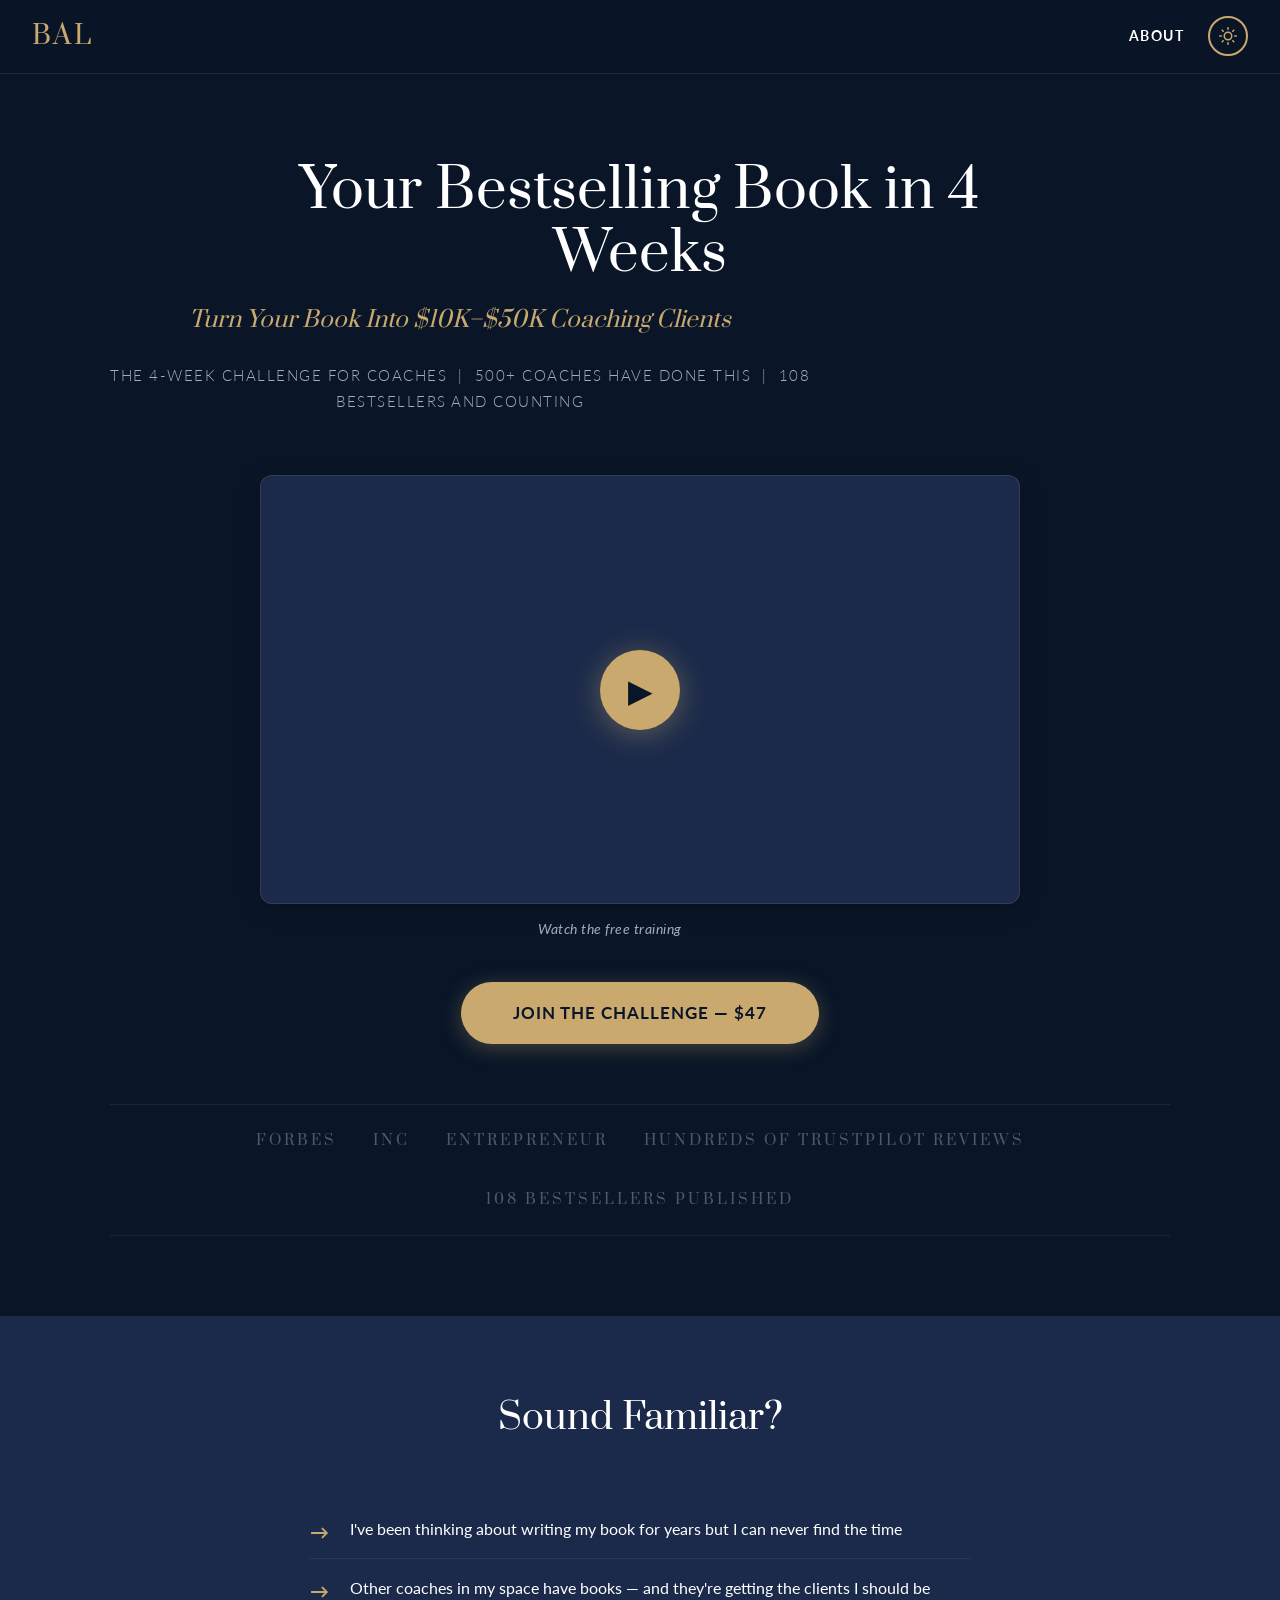
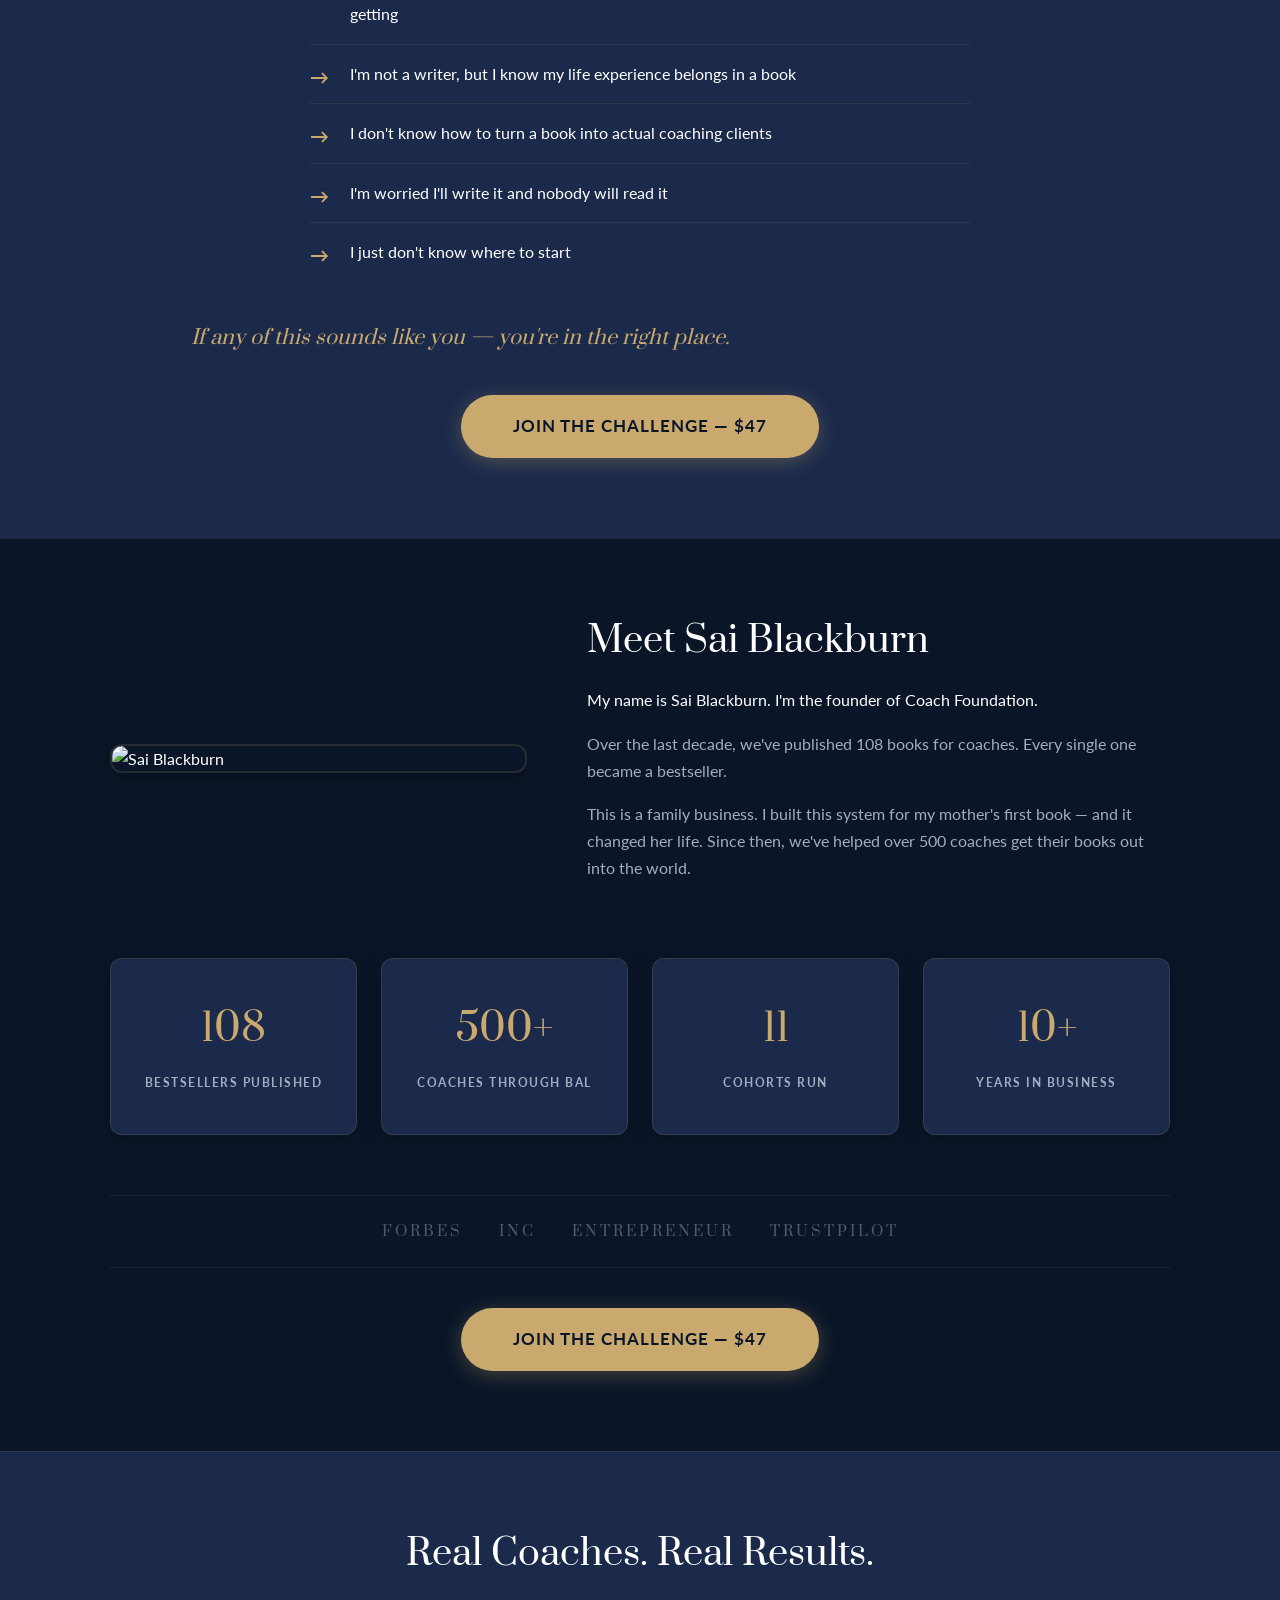
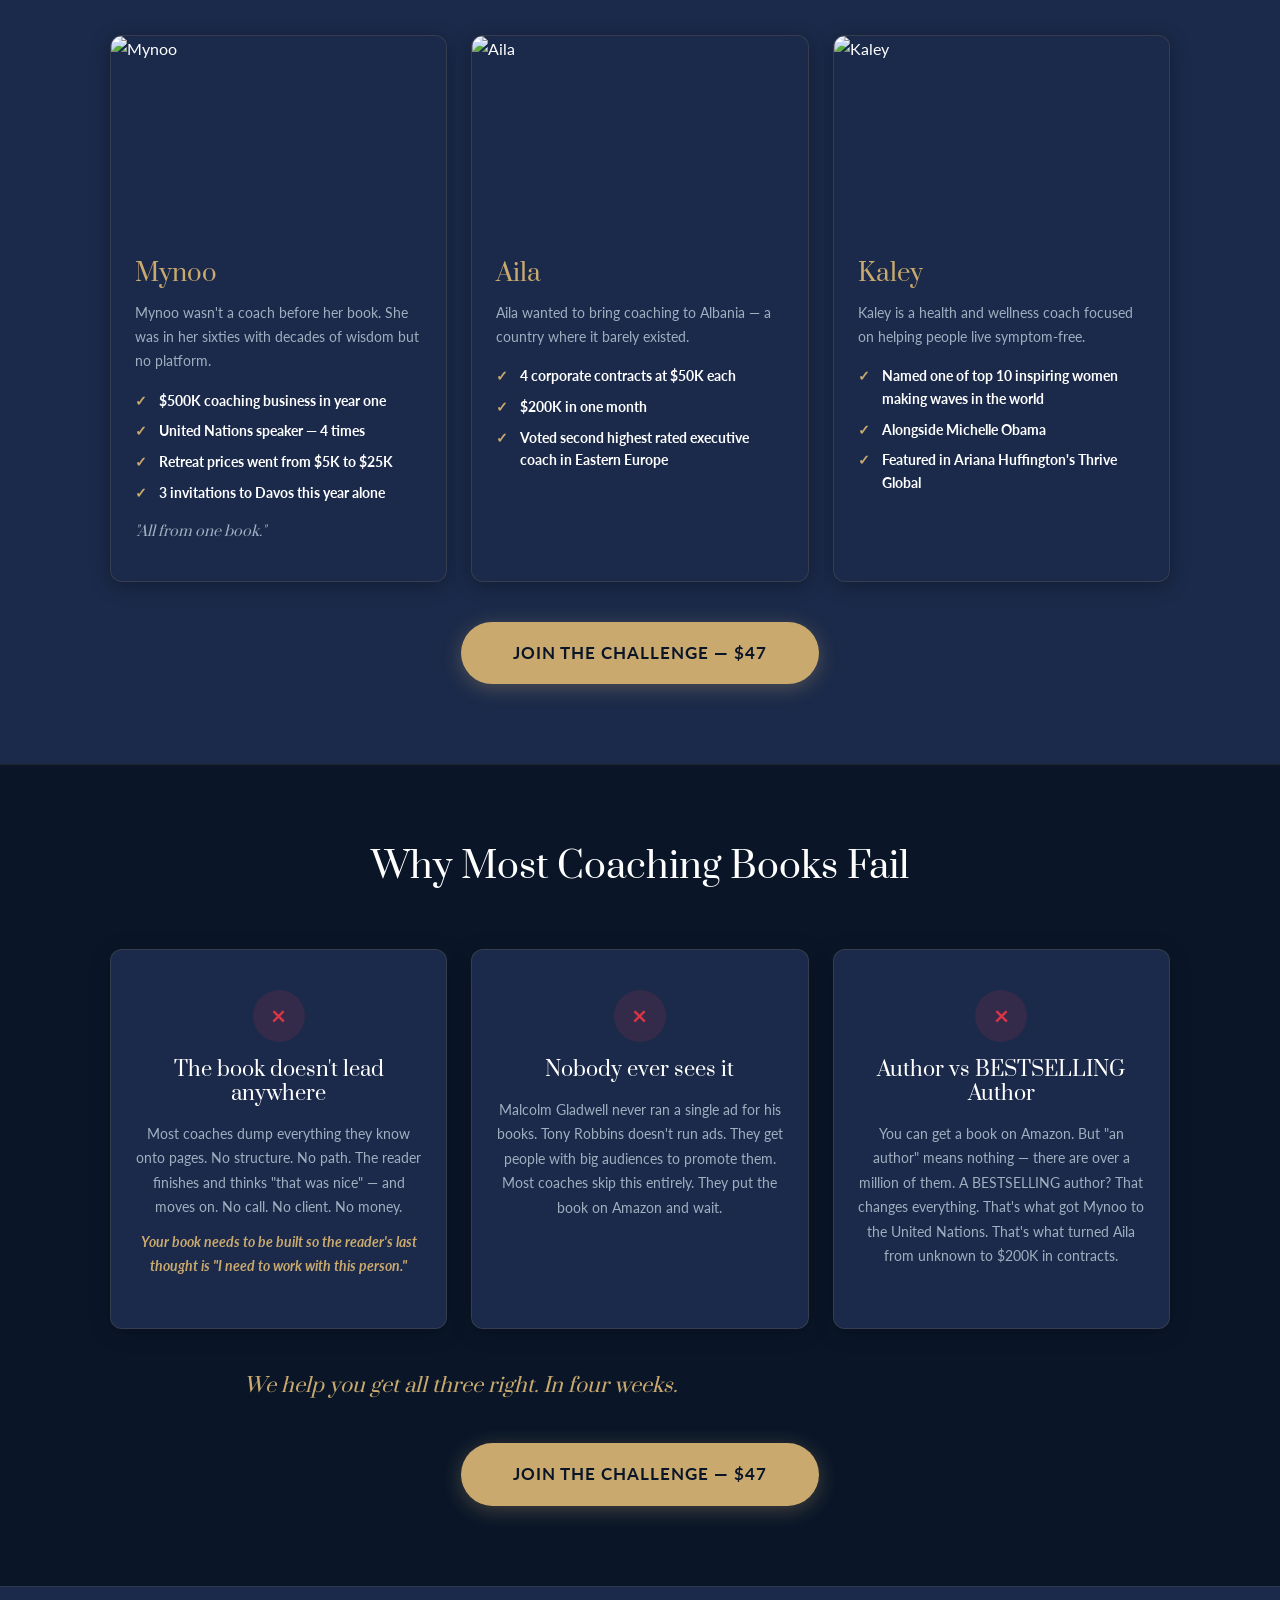
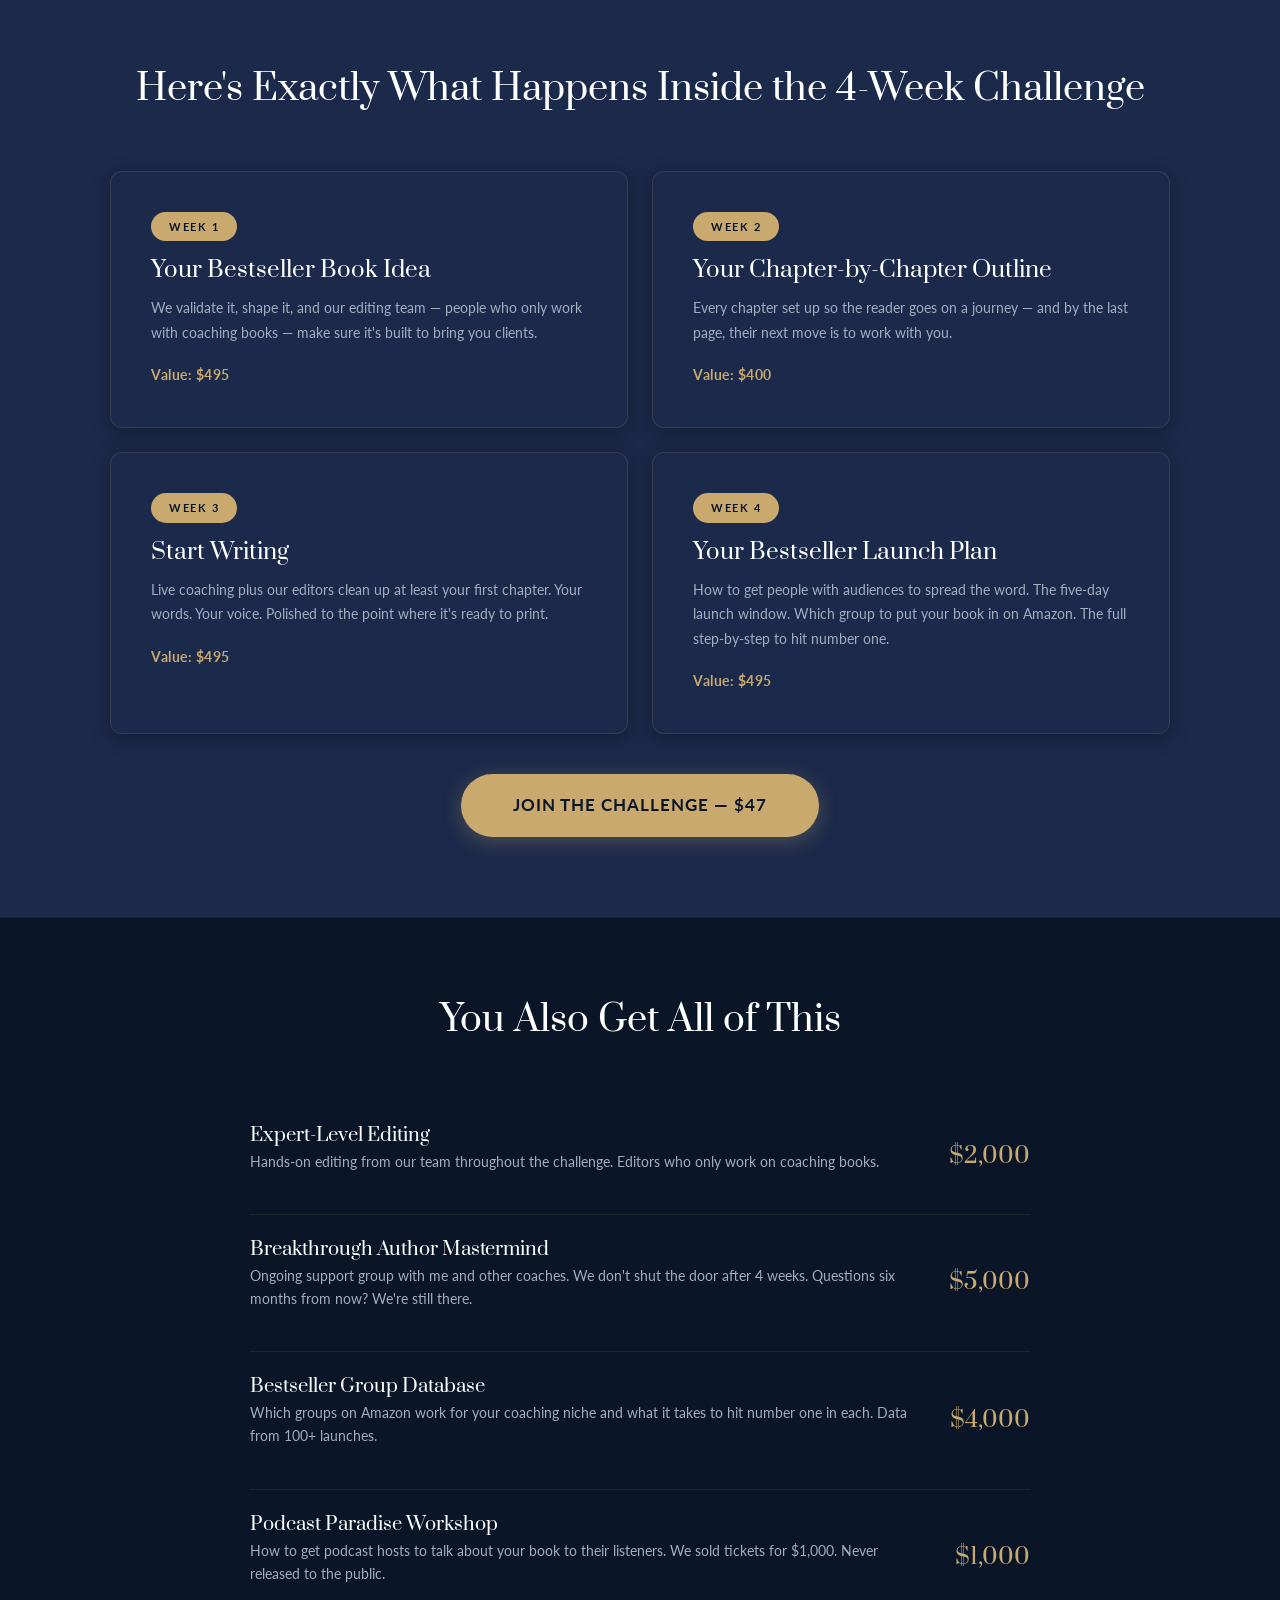
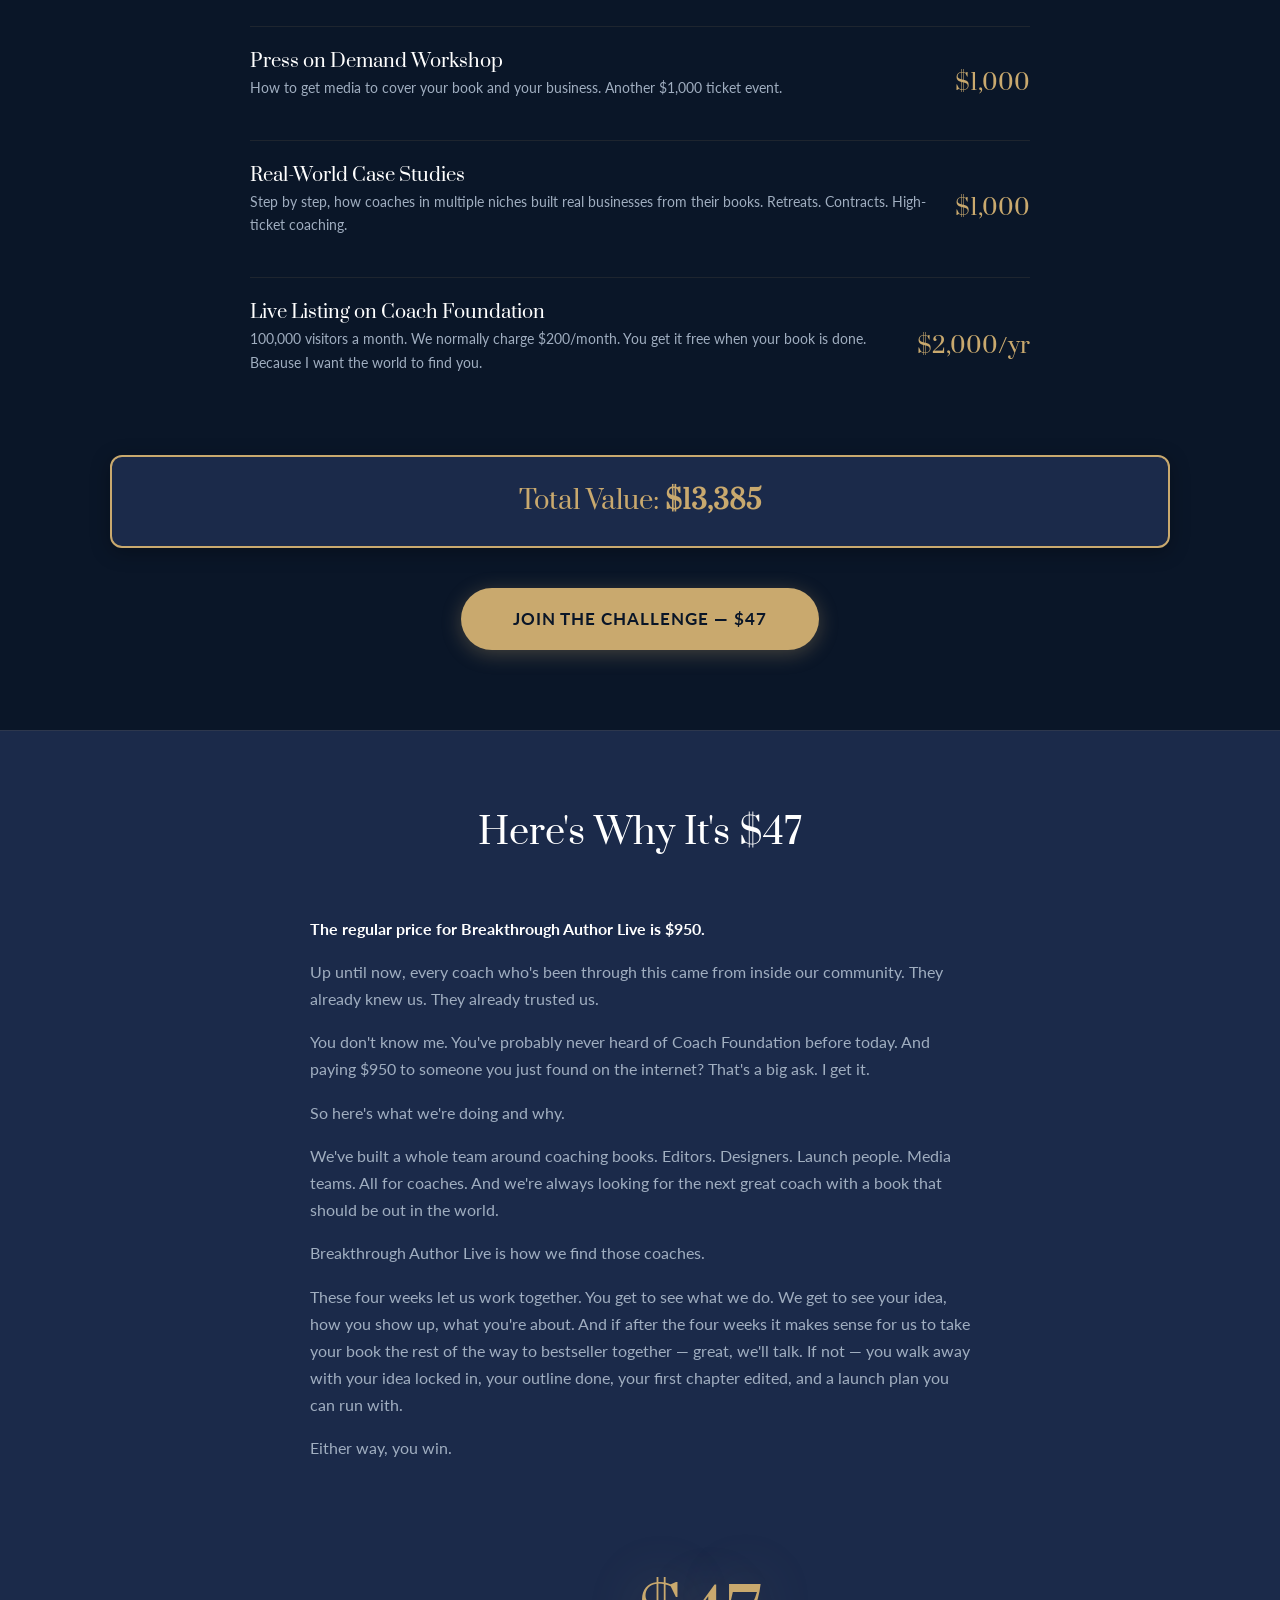
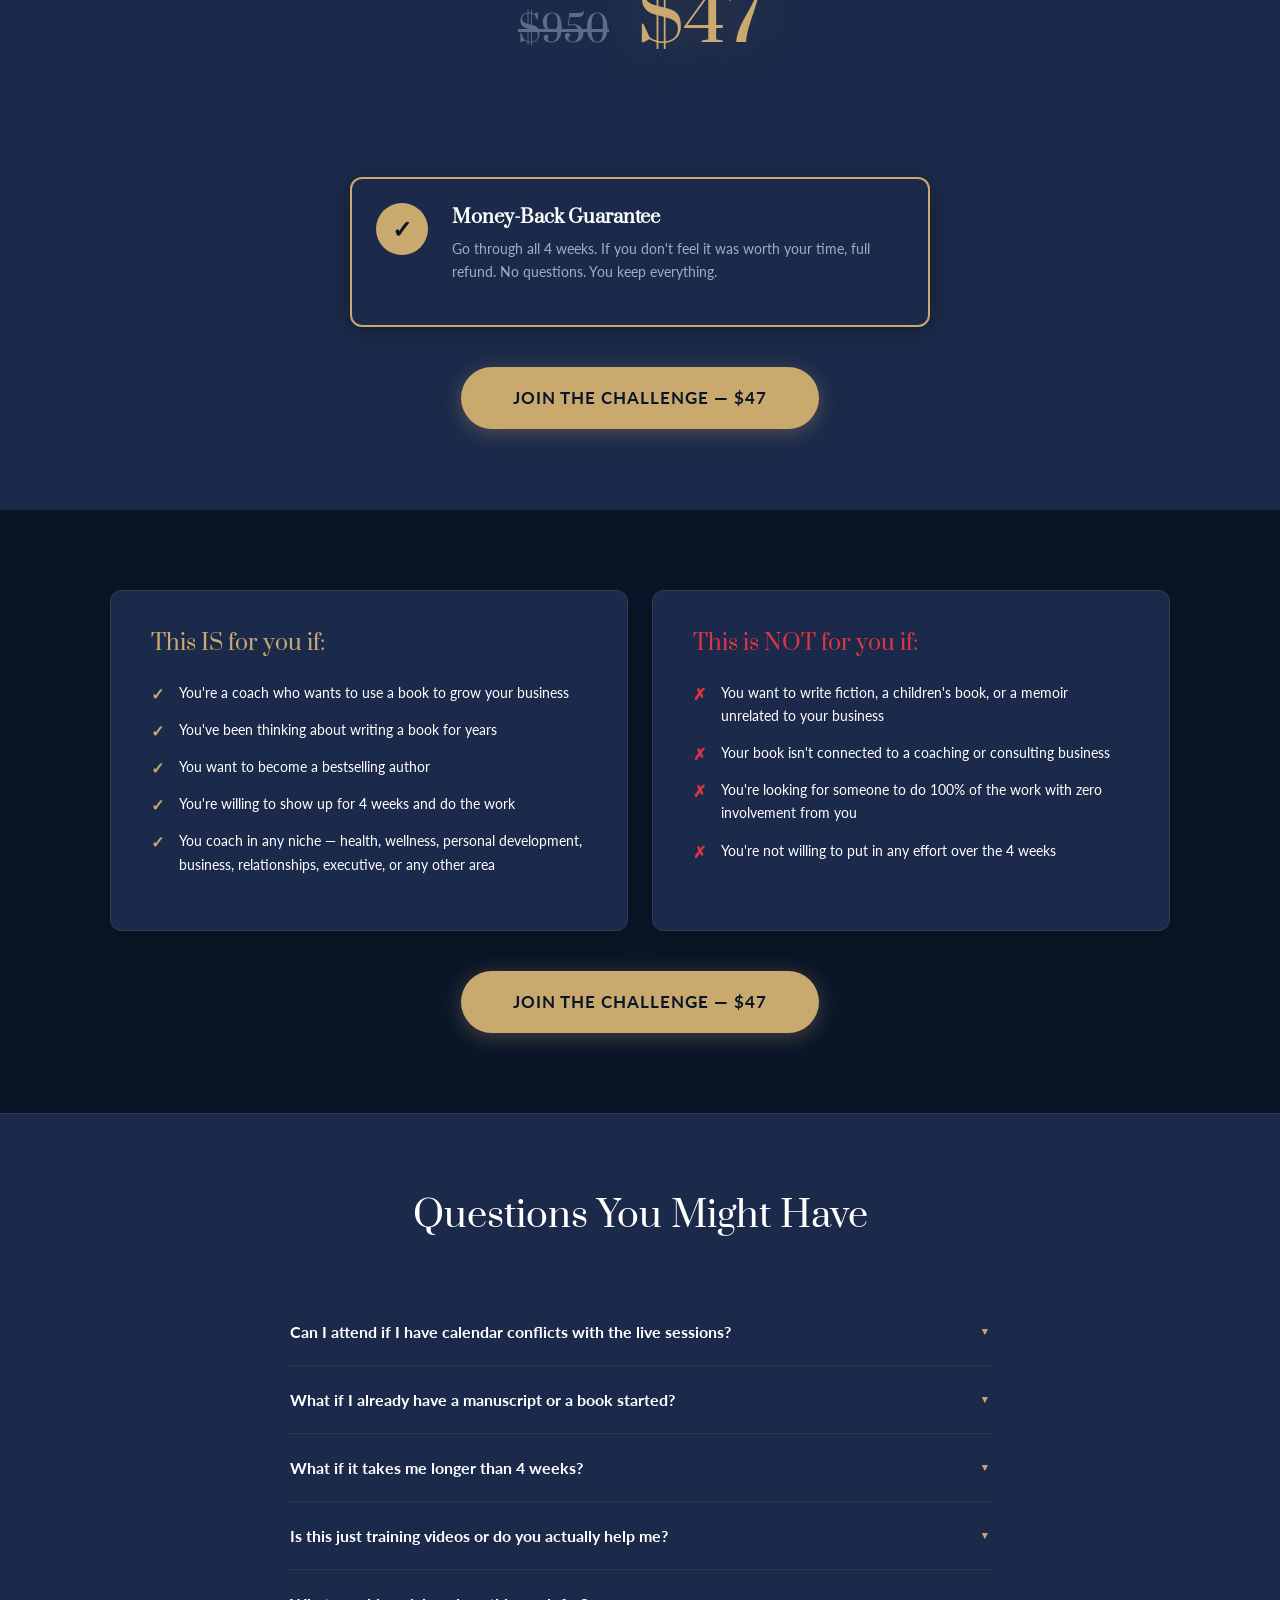
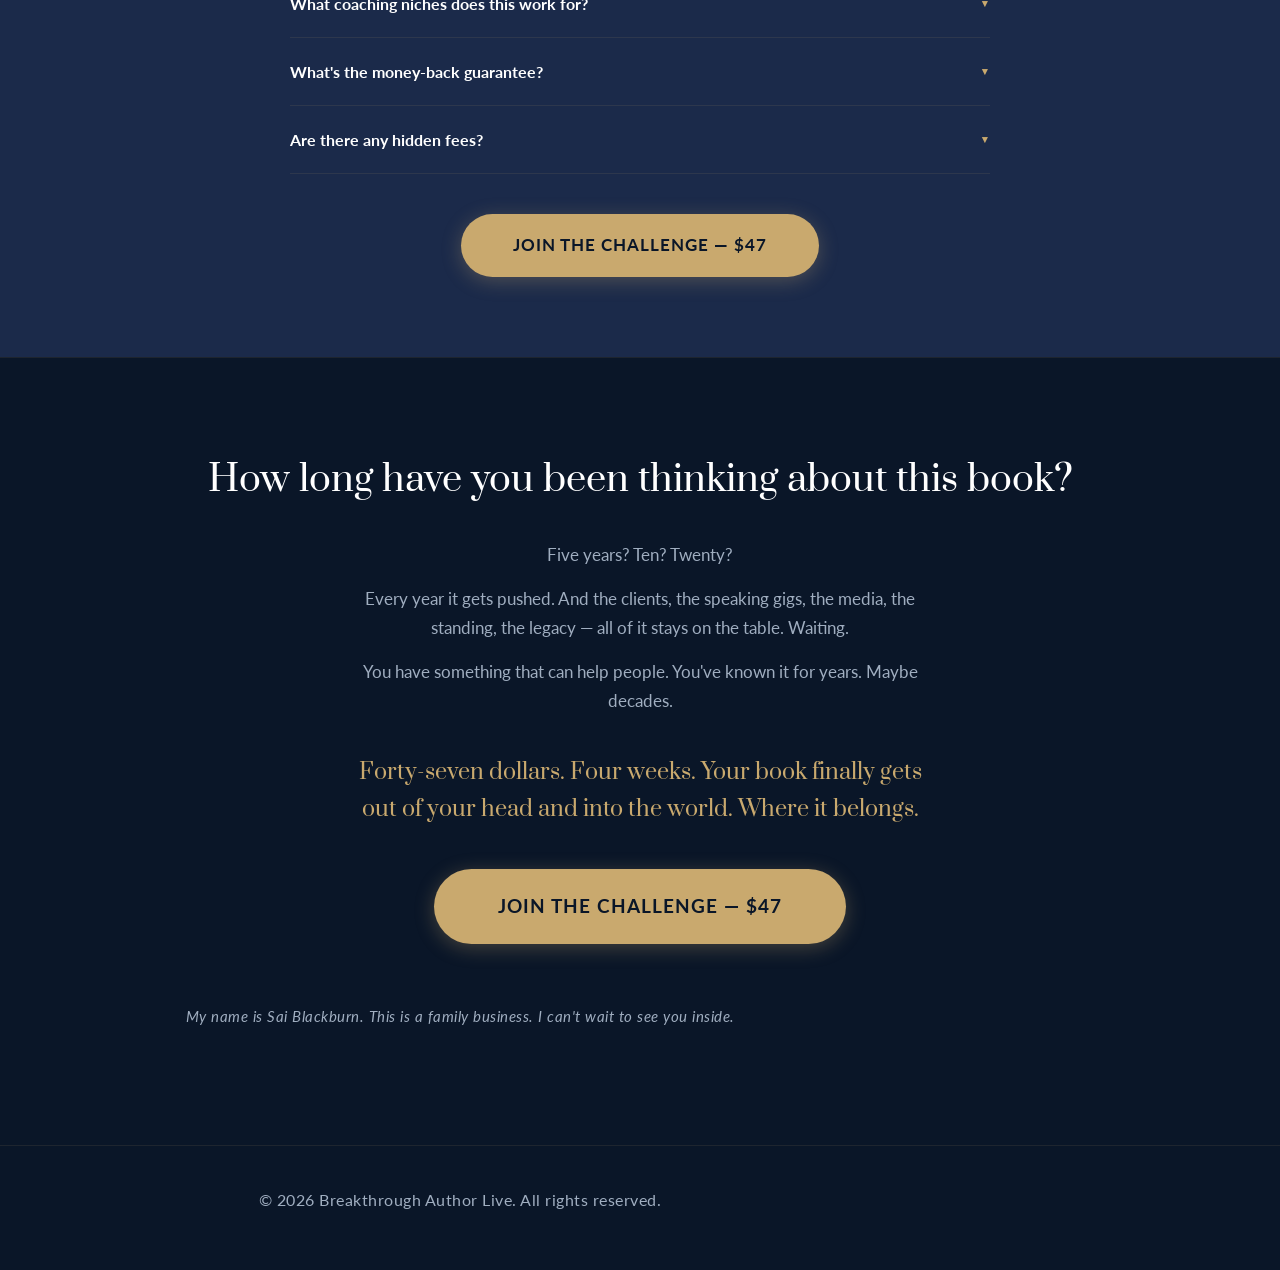
==== commit fac98075: "Fix hero: shorter headline, split sub-headline, SVG sun/moon icons Co-Authored-By: Claude Opus 4.6 (" ====
--- a/index.html
+++ b/index.html
@@ -18,8 +18,8 @@
     <div class="nav-links">
       <a href="about.html">About</a>
       <button class="theme-toggle" id="themeToggle" aria-label="Toggle dark/light mode">
-        <span class="icon-sun">&#9788;</span>
-        <span class="icon-moon">&#9790;</span>
+        <svg class="icon-sun" width="18" height="18" viewBox="0 0 24 24" fill="none" stroke="currentColor" stroke-width="2" stroke-linecap="round" stroke-linejoin="round"><circle cx="12" cy="12" r="5"/><line x1="12" y1="1" x2="12" y2="3"/><line x1="12" y1="21" x2="12" y2="23"/><line x1="4.22" y1="4.22" x2="5.64" y2="5.64"/><line x1="18.36" y1="18.36" x2="19.78" y2="19.78"/><line x1="1" y1="12" x2="3" y2="12"/><line x1="21" y1="12" x2="23" y2="12"/><line x1="4.22" y1="19.78" x2="5.64" y2="18.36"/><line x1="18.36" y1="5.64" x2="19.78" y2="4.22"/></svg>
+        <svg class="icon-moon" width="18" height="18" viewBox="0 0 24 24" fill="none" stroke="currentColor" stroke-width="2" stroke-linecap="round" stroke-linejoin="round"><path d="M21 12.79A9 9 0 1 1 11.21 3 7 7 0 0 0 21 12.79z"/></svg>
       </button>
     </div>
   </nav>
@@ -27,7 +27,8 @@
   <!-- SECTION 1: HERO -->
   <section class="hero" id="hero">
     <div class="container">
-      <h1 class="hero-headline">Write Your Bestselling Book in 4 Weeks <span class="gold">&mdash; and Use Your Book to Land $10K&ndash;$50K Coaching Clients</span></h1>
+      <h1 class="hero-headline">Your Bestselling Book in 4 Weeks</h1>
+      <p class="hero-sub-gold">Turn Your Book Into $10K&ndash;$50K Coaching Clients</p>
       <p class="hero-sub">The 4-Week Challenge for Coaches &nbsp;|&nbsp; 500+ Coaches Have Done This &nbsp;|&nbsp; 108 Bestsellers and Counting</p>
 
       <div class="vsl-wrapper">
--- a/styles.css
+++ b/styles.css
@@ -200,10 +200,10 @@
   color: var(--navy-primary);
 }
 
-.dark-mode .icon-sun { display: inline; }
+.dark-mode .icon-sun { display: block; }
 .dark-mode .icon-moon { display: none; }
 .light-mode .icon-sun { display: none; }
-.light-mode .icon-moon { display: inline; }
+.light-mode .icon-moon { display: block; }
 
 /* --- Sections --- */
 .section {
@@ -234,11 +234,19 @@
 
 .hero-headline {
   font-family: var(--font-display);
-  font-size: clamp(2.2rem, 5.5vw, 3rem);
+  font-size: clamp(2.4rem, 5.5vw, 3.4rem);
   font-weight: 400;
-  line-height: 1.2;
-  max-width: 800px;
-  margin: 0 auto var(--space-md);
+  line-height: 1.15;
+  max-width: 700px;
+  margin: 0 auto 16px;
+}
+
+.hero-sub-gold {
+  font-family: var(--font-display);
+  font-size: clamp(1.1rem, 2.5vw, 1.4rem);
+  color: var(--gold);
+  margin-bottom: var(--space-md);
+  font-style: italic;
 }
 
 .gold {
@@ -246,11 +254,12 @@
 }
 
 .hero-sub {
-  font-size: clamp(0.9rem, 1.8vw, 1.05rem);
+  font-size: clamp(0.8rem, 1.6vw, 0.95rem);
   color: var(--text-muted);
   margin-bottom: var(--space-xl);
-  letter-spacing: 1px;
+  letter-spacing: 1.5px;
   font-weight: 300;
+  text-transform: uppercase;
 }
 
 /* VSL Placeholder */
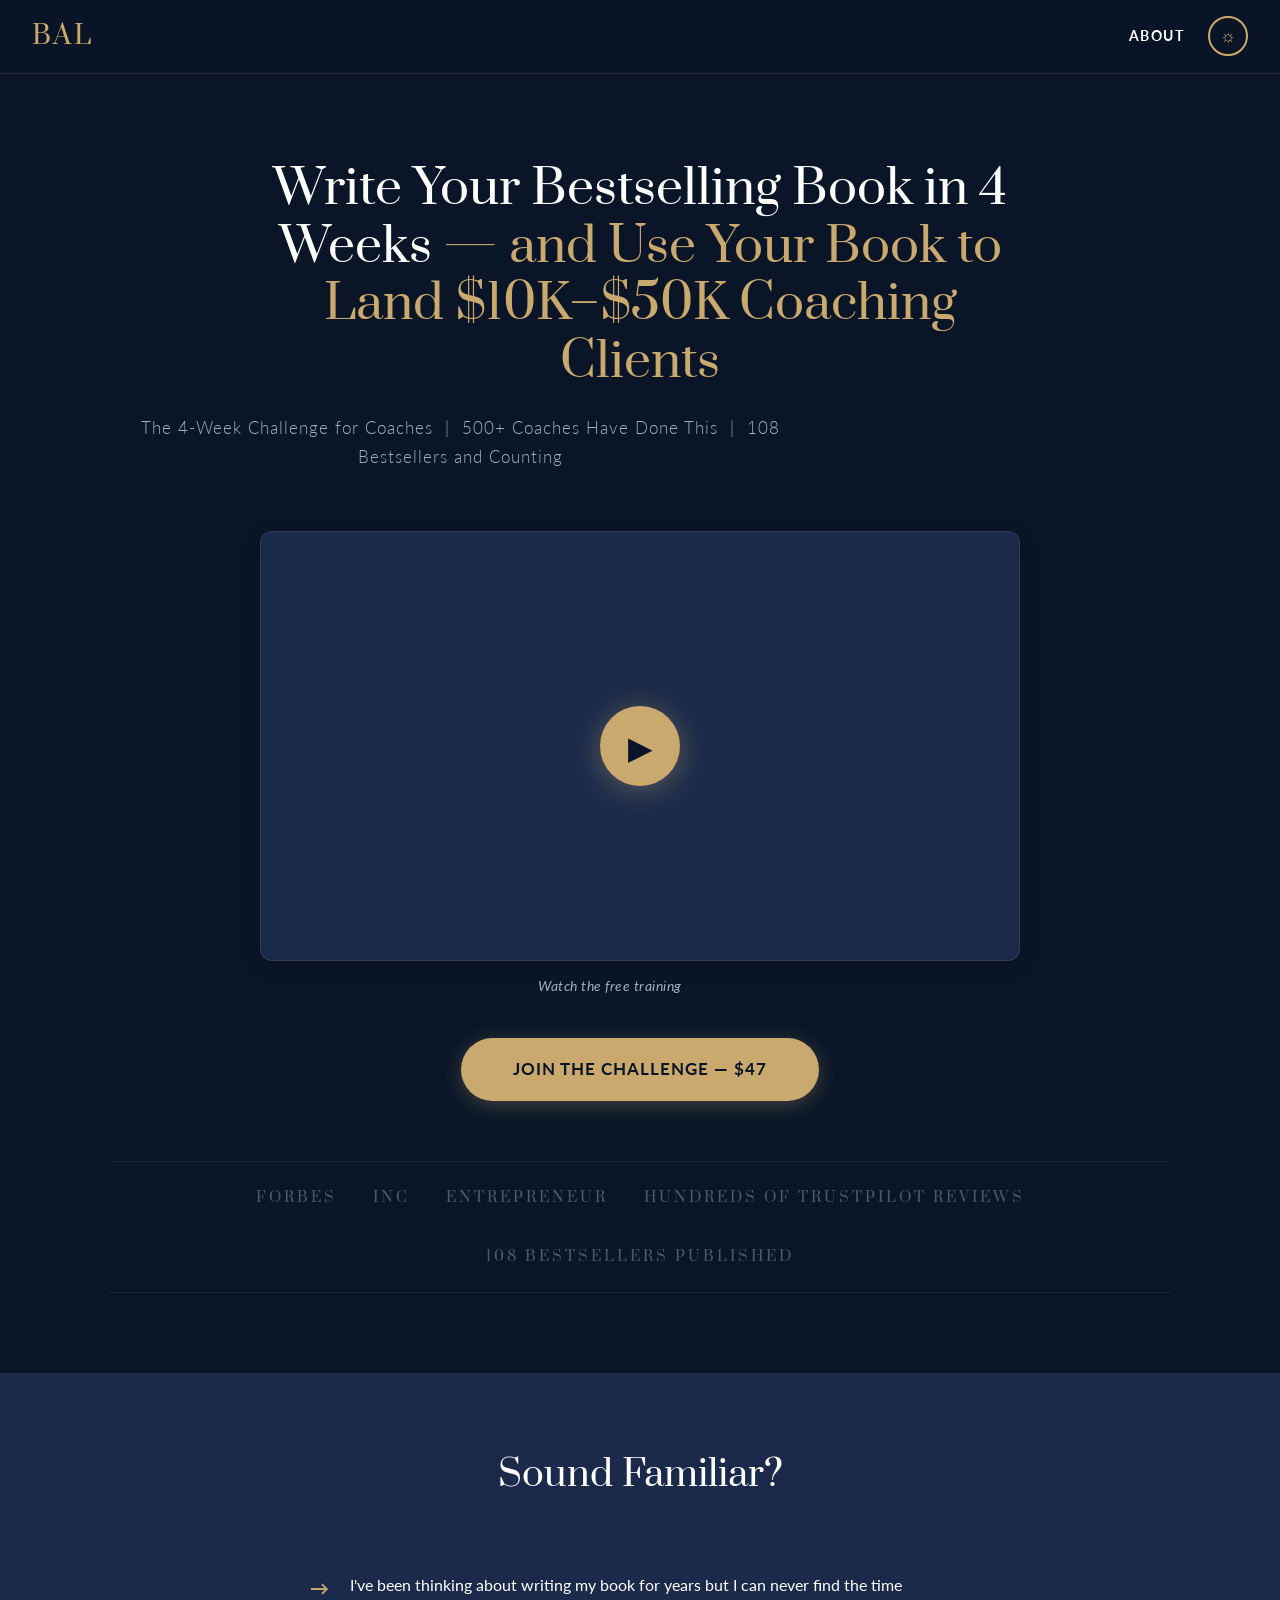
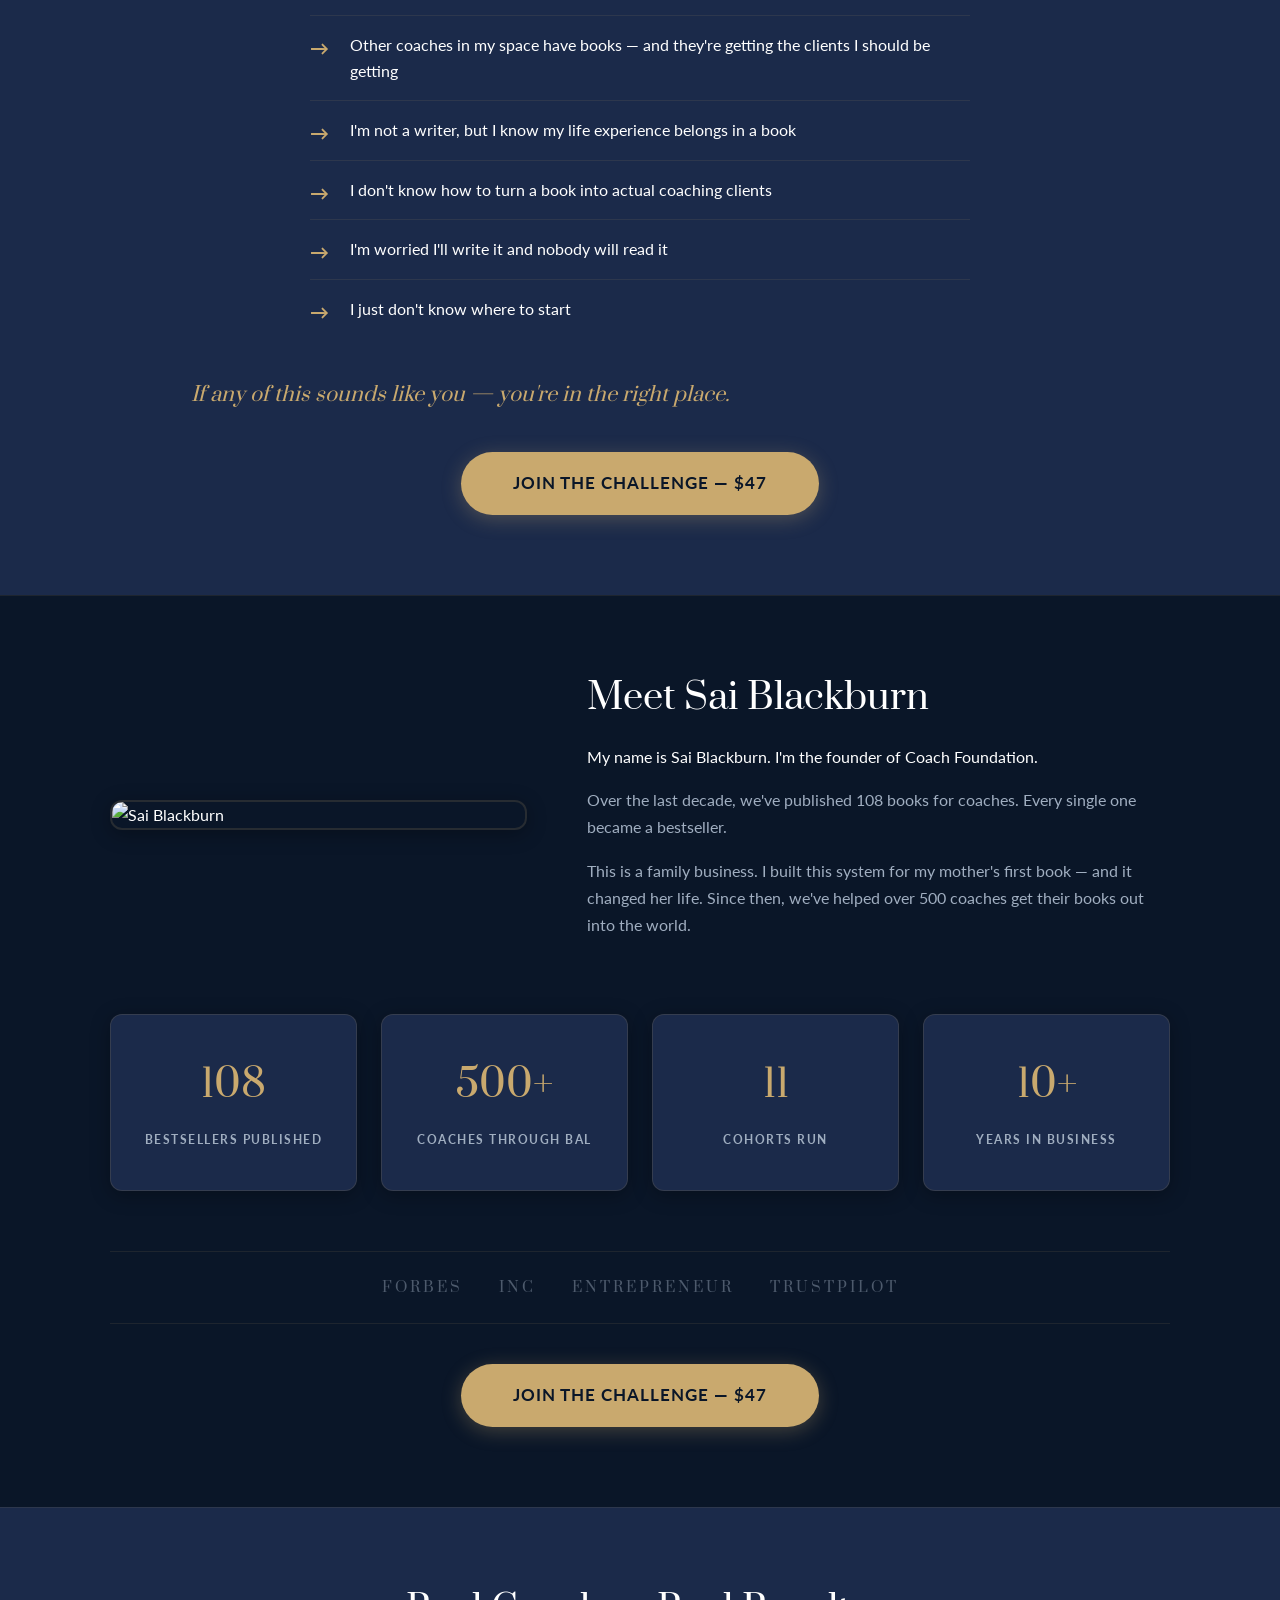
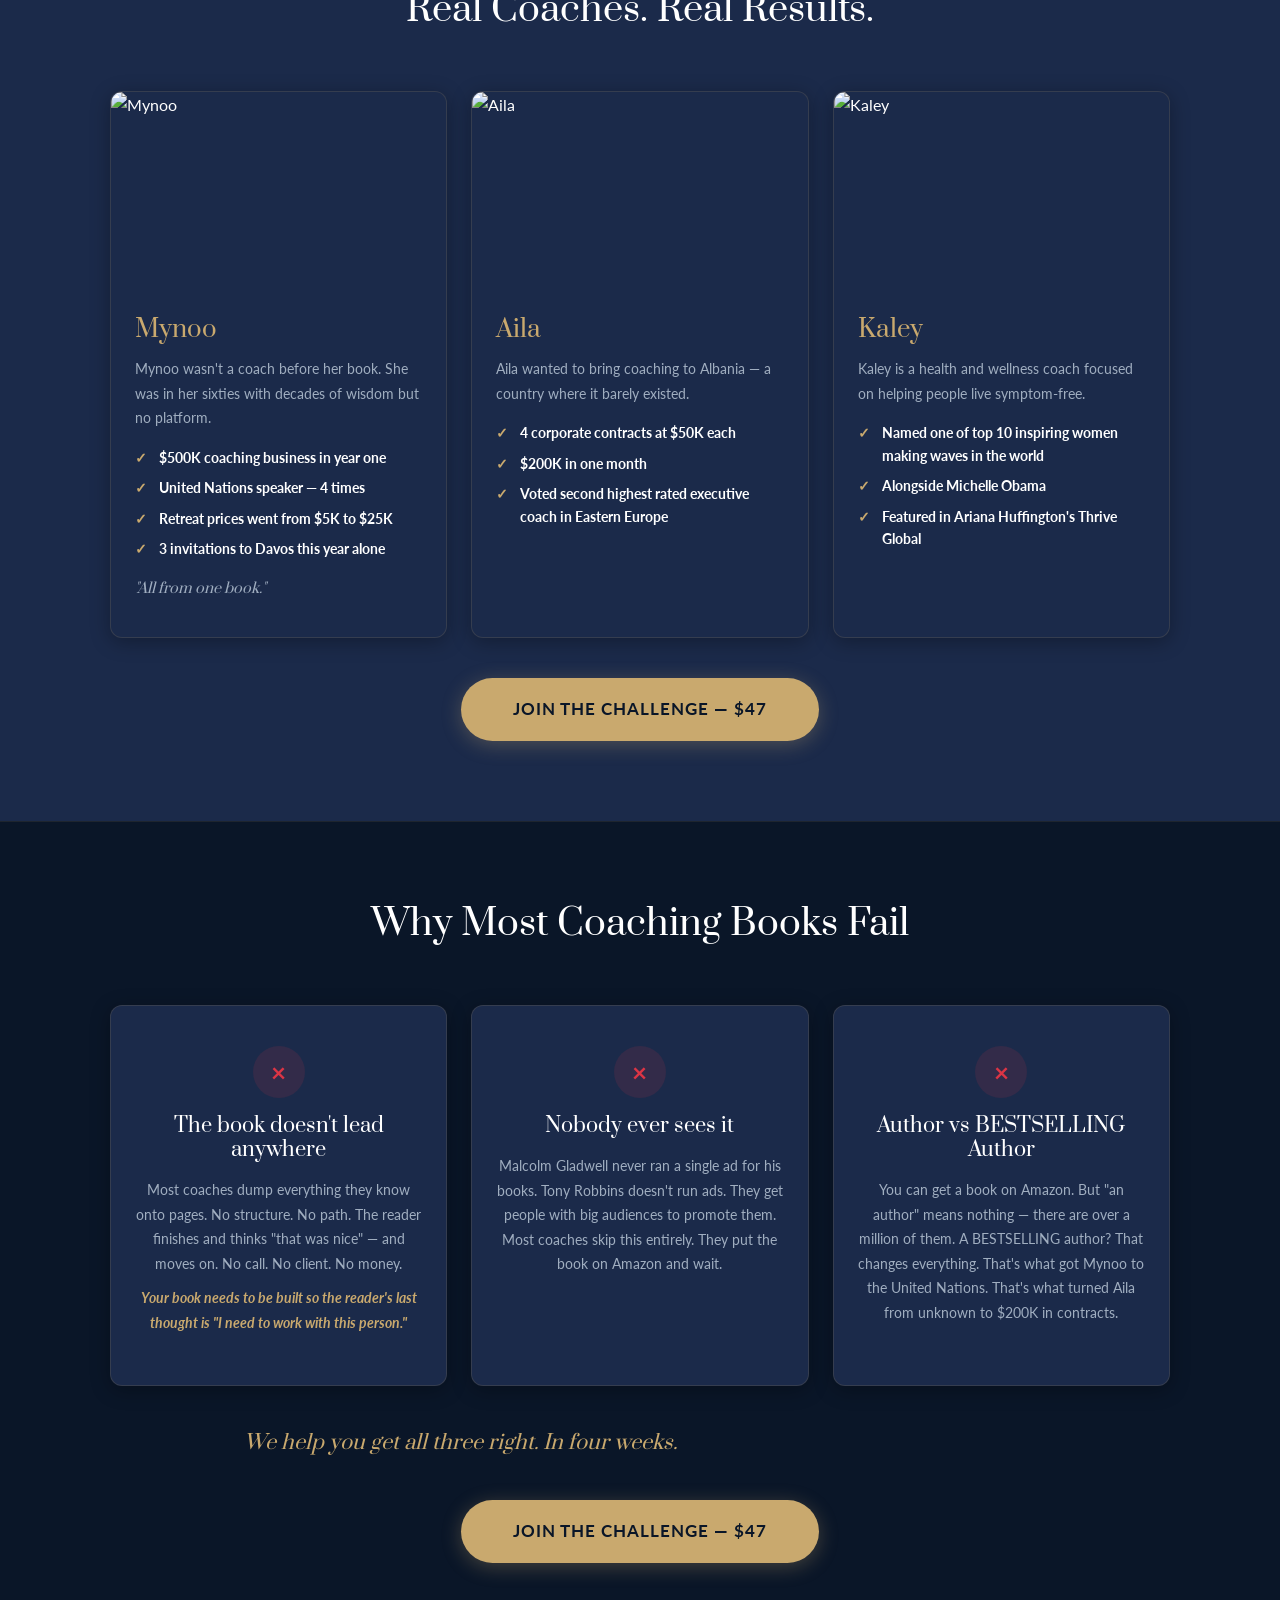
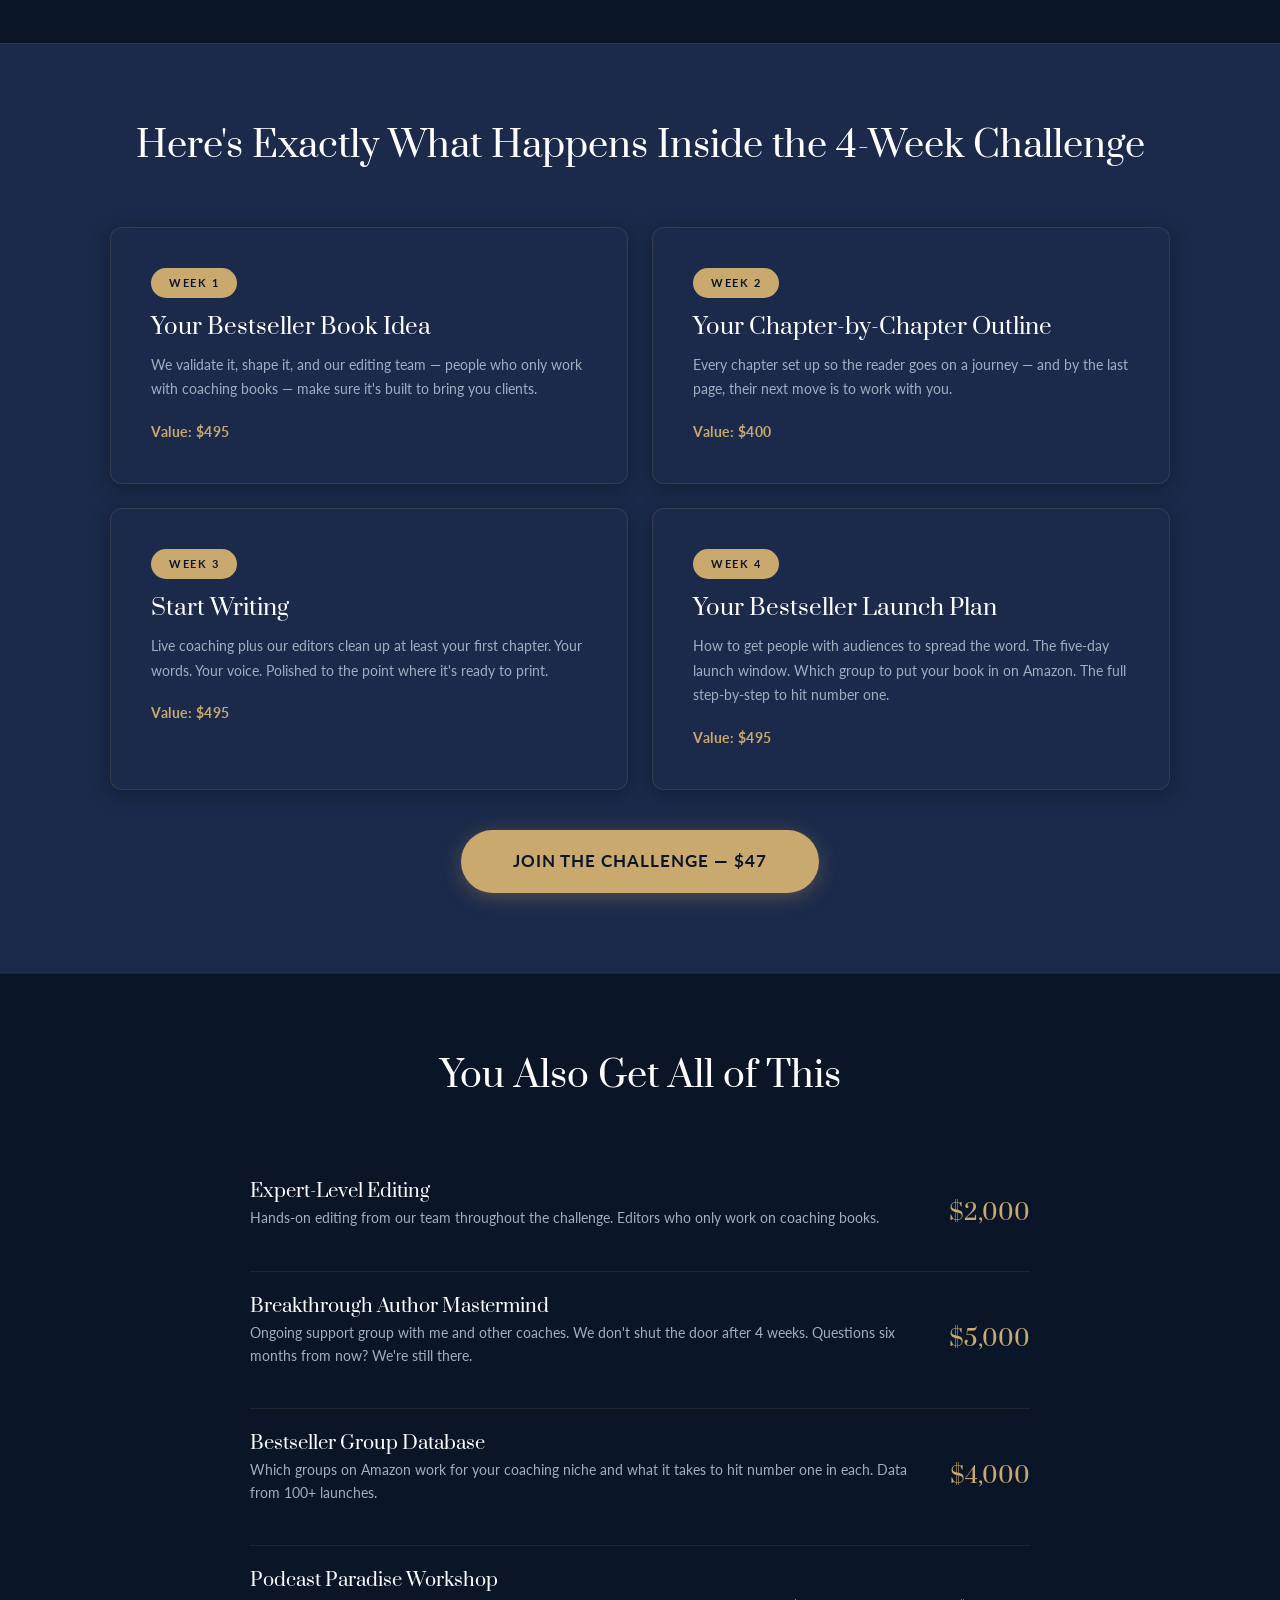
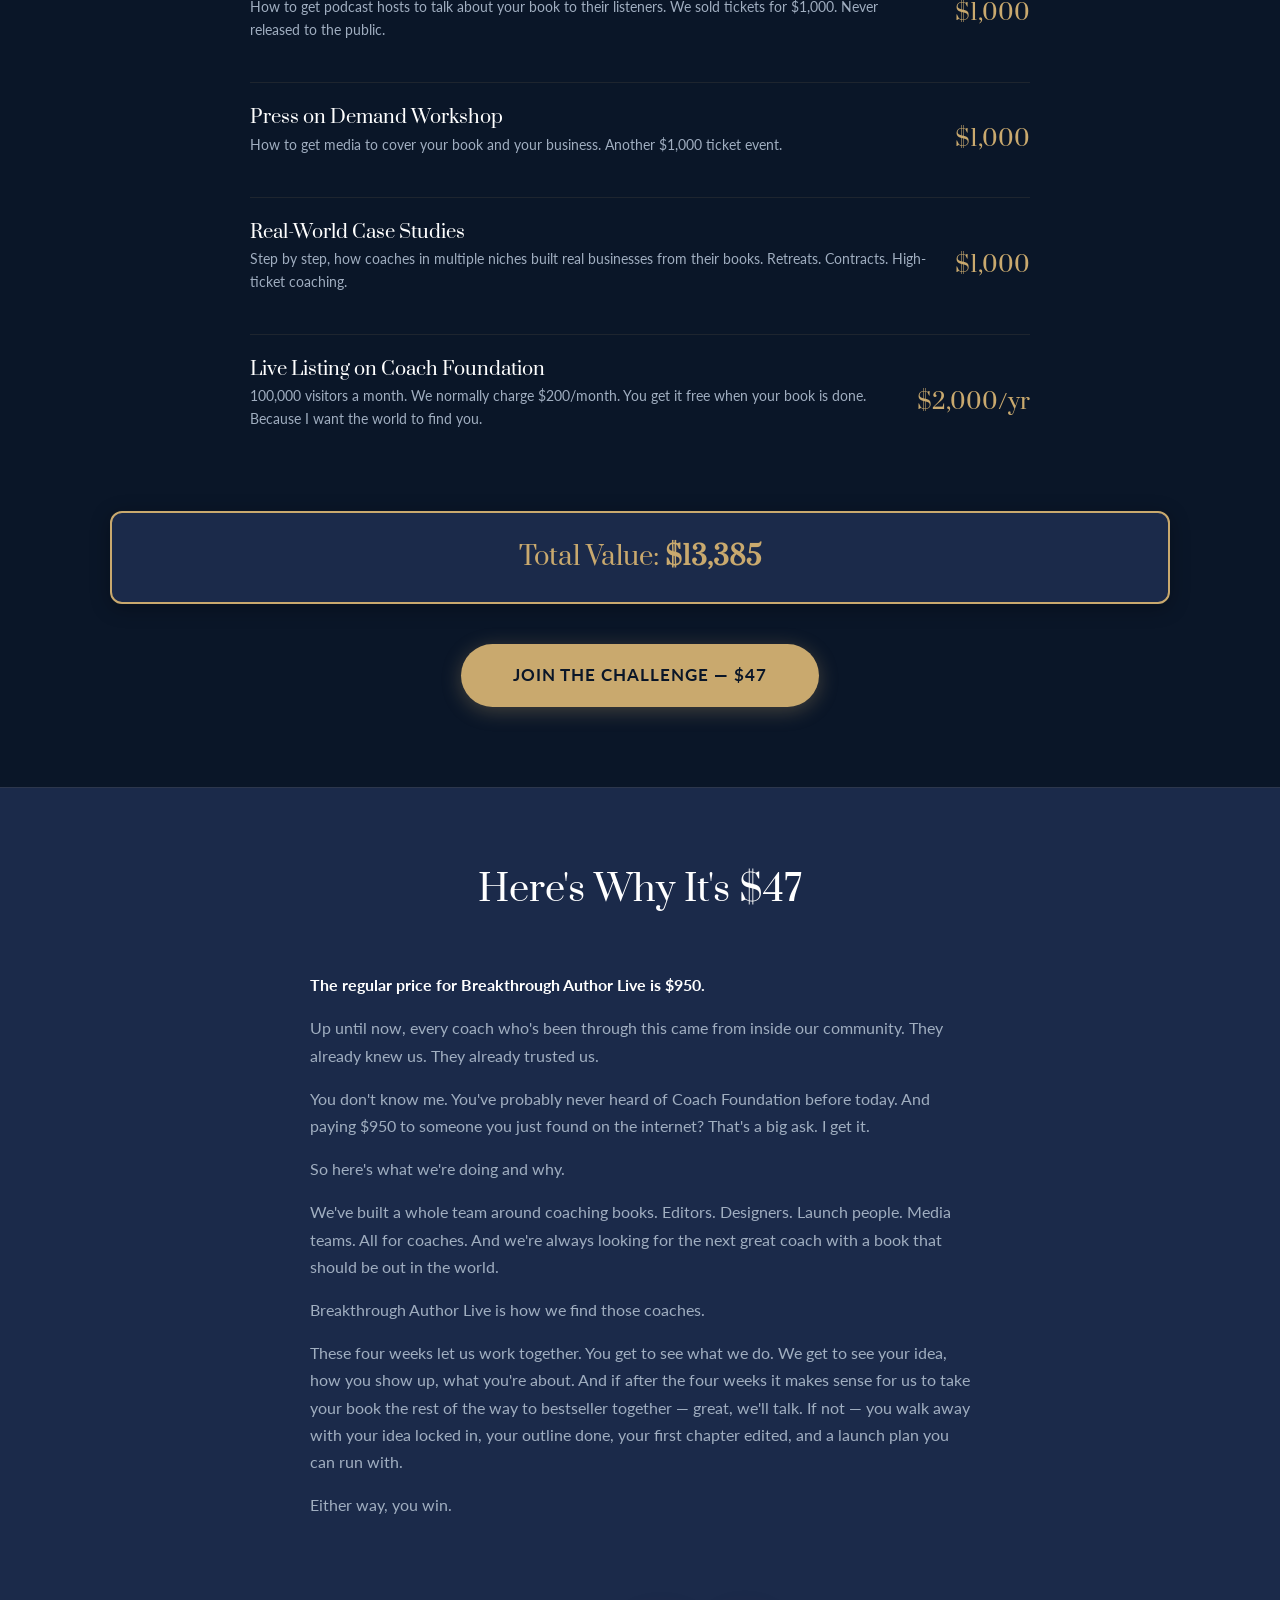
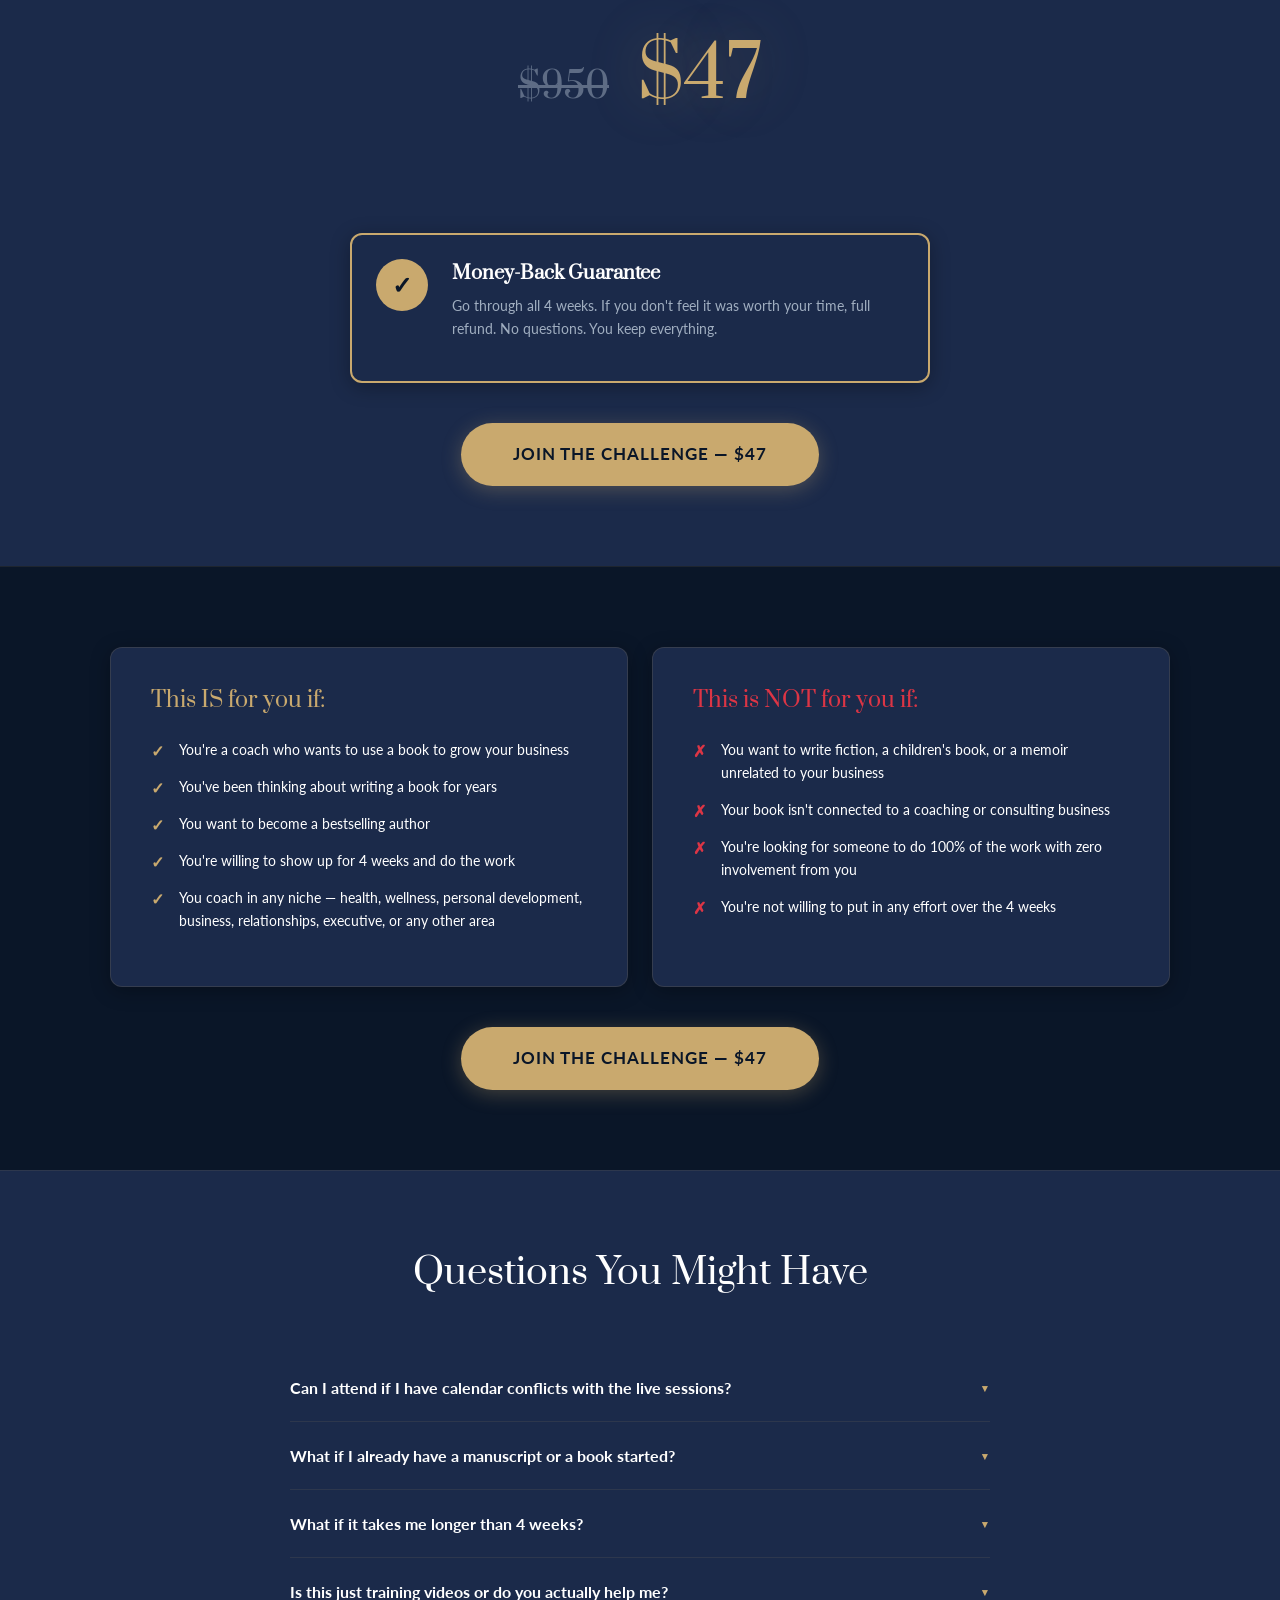
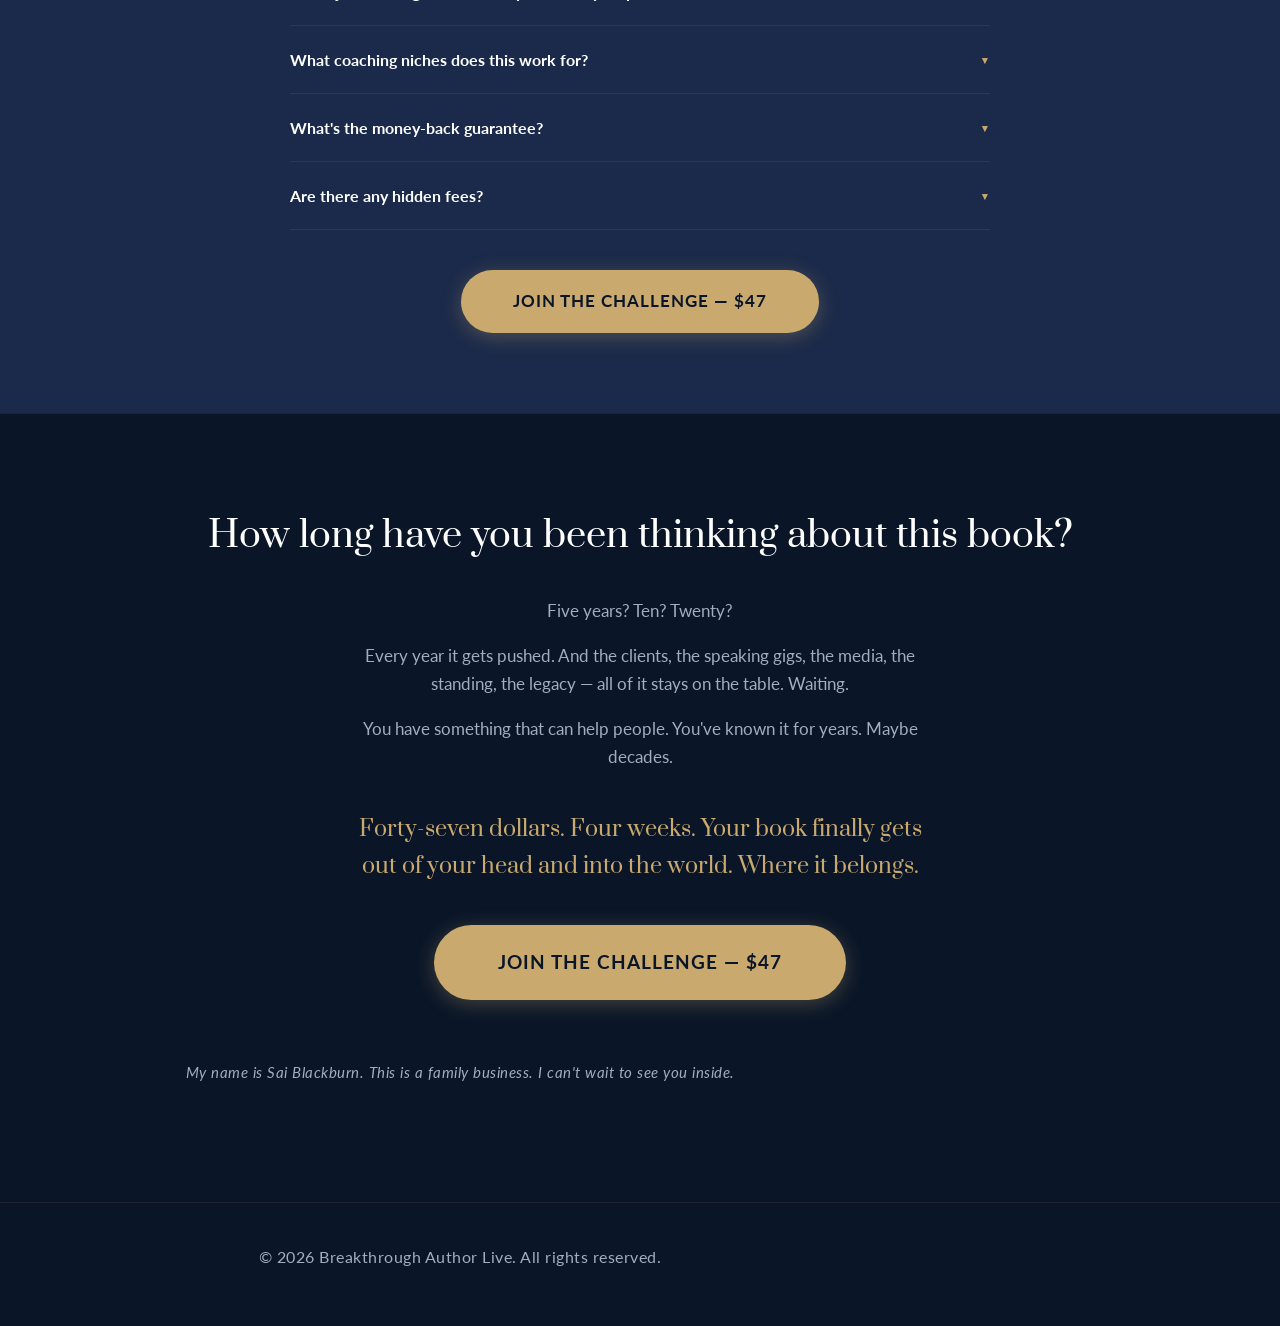
==== commit f8cccb64: "Revert "Fix hero: shorter headline, split sub-headline, SVG sun/moon icons" This reverts commit fac9" ====
--- a/index.html
+++ b/index.html
@@ -18,8 +18,8 @@
     <div class="nav-links">
       <a href="about.html">About</a>
       <button class="theme-toggle" id="themeToggle" aria-label="Toggle dark/light mode">
-        <svg class="icon-sun" width="18" height="18" viewBox="0 0 24 24" fill="none" stroke="currentColor" stroke-width="2" stroke-linecap="round" stroke-linejoin="round"><circle cx="12" cy="12" r="5"/><line x1="12" y1="1" x2="12" y2="3"/><line x1="12" y1="21" x2="12" y2="23"/><line x1="4.22" y1="4.22" x2="5.64" y2="5.64"/><line x1="18.36" y1="18.36" x2="19.78" y2="19.78"/><line x1="1" y1="12" x2="3" y2="12"/><line x1="21" y1="12" x2="23" y2="12"/><line x1="4.22" y1="19.78" x2="5.64" y2="18.36"/><line x1="18.36" y1="5.64" x2="19.78" y2="4.22"/></svg>
-        <svg class="icon-moon" width="18" height="18" viewBox="0 0 24 24" fill="none" stroke="currentColor" stroke-width="2" stroke-linecap="round" stroke-linejoin="round"><path d="M21 12.79A9 9 0 1 1 11.21 3 7 7 0 0 0 21 12.79z"/></svg>
+        <span class="icon-sun">&#9788;</span>
+        <span class="icon-moon">&#9790;</span>
       </button>
     </div>
   </nav>
@@ -27,8 +27,7 @@
   <!-- SECTION 1: HERO -->
   <section class="hero" id="hero">
     <div class="container">
-      <h1 class="hero-headline">Your Bestselling Book in 4 Weeks</h1>
-      <p class="hero-sub-gold">Turn Your Book Into $10K&ndash;$50K Coaching Clients</p>
+      <h1 class="hero-headline">Write Your Bestselling Book in 4 Weeks <span class="gold">&mdash; and Use Your Book to Land $10K&ndash;$50K Coaching Clients</span></h1>
       <p class="hero-sub">The 4-Week Challenge for Coaches &nbsp;|&nbsp; 500+ Coaches Have Done This &nbsp;|&nbsp; 108 Bestsellers and Counting</p>
 
       <div class="vsl-wrapper">
--- a/styles.css
+++ b/styles.css
@@ -200,10 +200,10 @@
   color: var(--navy-primary);
 }
 
-.dark-mode .icon-sun { display: block; }
+.dark-mode .icon-sun { display: inline; }
 .dark-mode .icon-moon { display: none; }
 .light-mode .icon-sun { display: none; }
-.light-mode .icon-moon { display: block; }
+.light-mode .icon-moon { display: inline; }
 
 /* --- Sections --- */
 .section {
@@ -234,19 +234,11 @@
 
 .hero-headline {
   font-family: var(--font-display);
-  font-size: clamp(2.4rem, 5.5vw, 3.4rem);
+  font-size: clamp(2.2rem, 5.5vw, 3rem);
   font-weight: 400;
-  line-height: 1.15;
-  max-width: 700px;
-  margin: 0 auto 16px;
-}
-
-.hero-sub-gold {
-  font-family: var(--font-display);
-  font-size: clamp(1.1rem, 2.5vw, 1.4rem);
-  color: var(--gold);
-  margin-bottom: var(--space-md);
-  font-style: italic;
+  line-height: 1.2;
+  max-width: 800px;
+  margin: 0 auto var(--space-md);
 }
 
 .gold {
@@ -254,12 +246,11 @@
 }
 
 .hero-sub {
-  font-size: clamp(0.8rem, 1.6vw, 0.95rem);
+  font-size: clamp(0.9rem, 1.8vw, 1.05rem);
   color: var(--text-muted);
   margin-bottom: var(--space-xl);
-  letter-spacing: 1.5px;
+  letter-spacing: 1px;
   font-weight: 300;
-  text-transform: uppercase;
 }
 
 /* VSL Placeholder */
